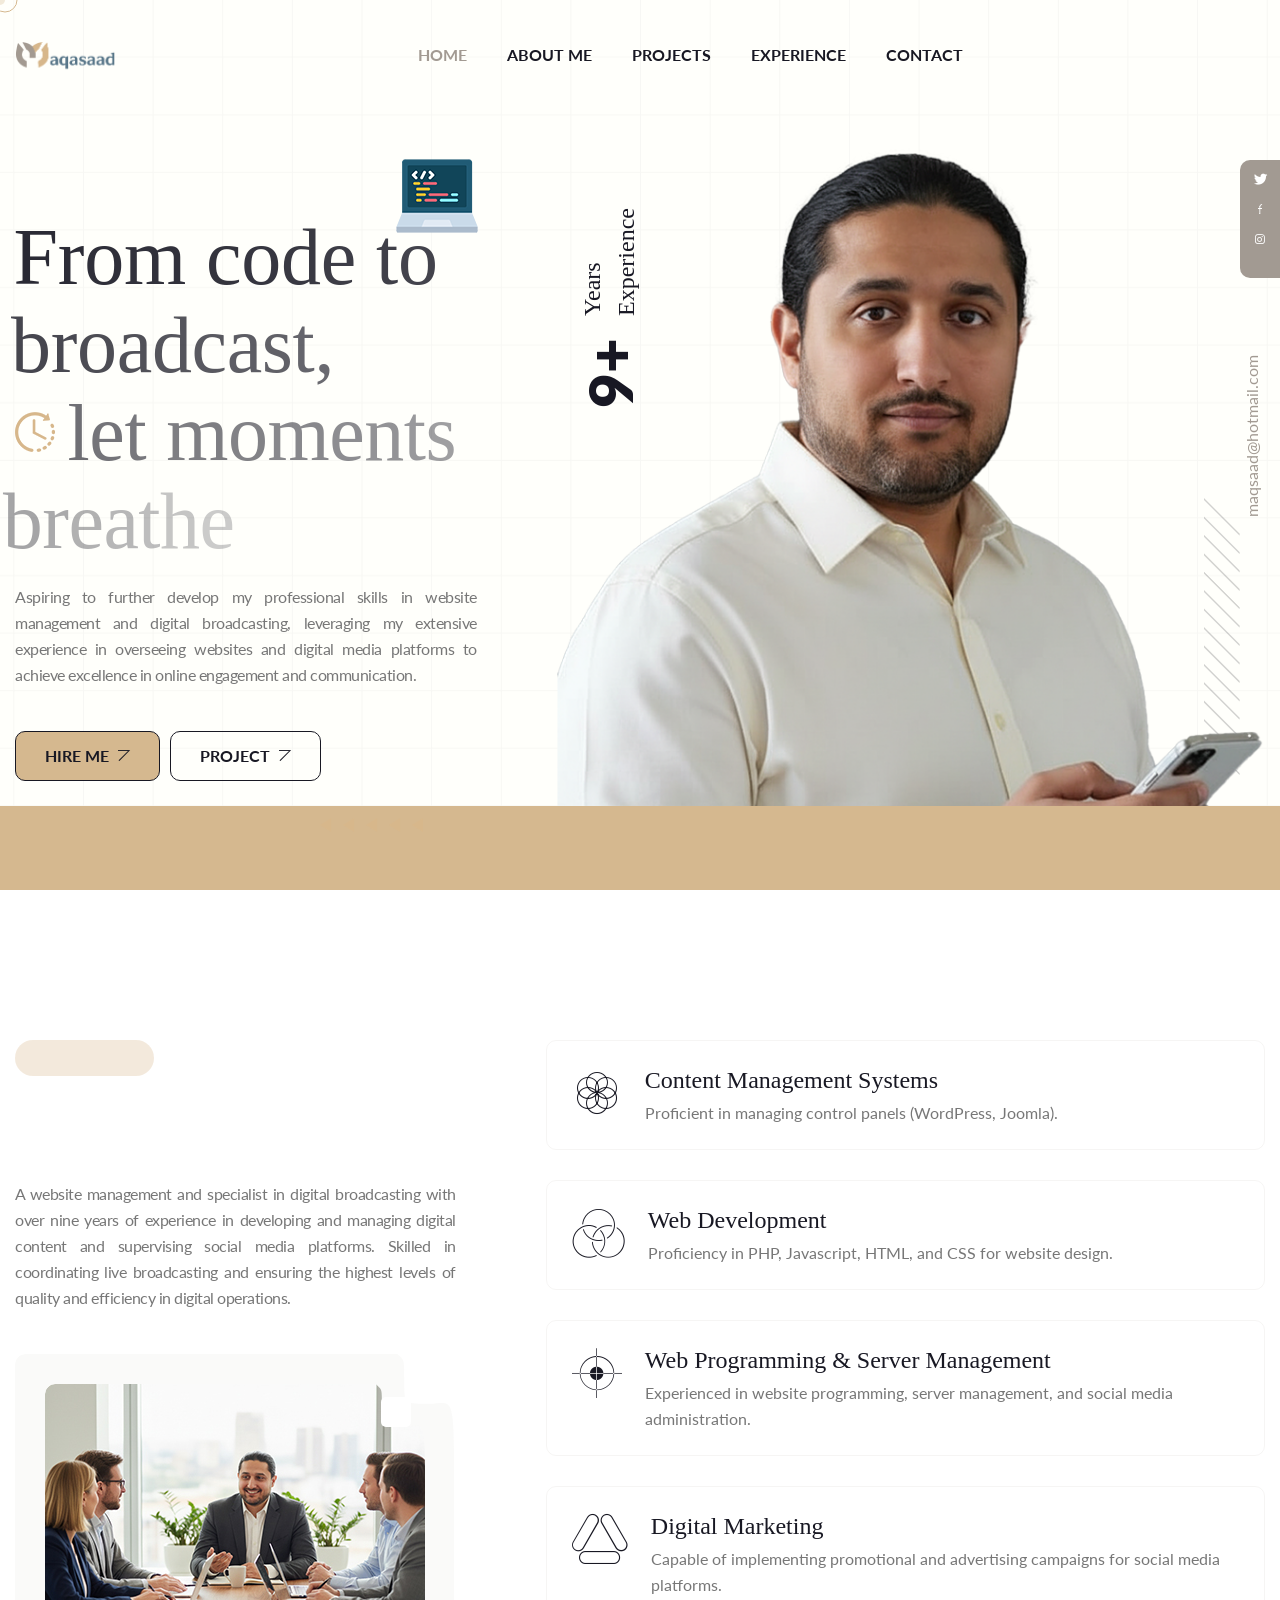
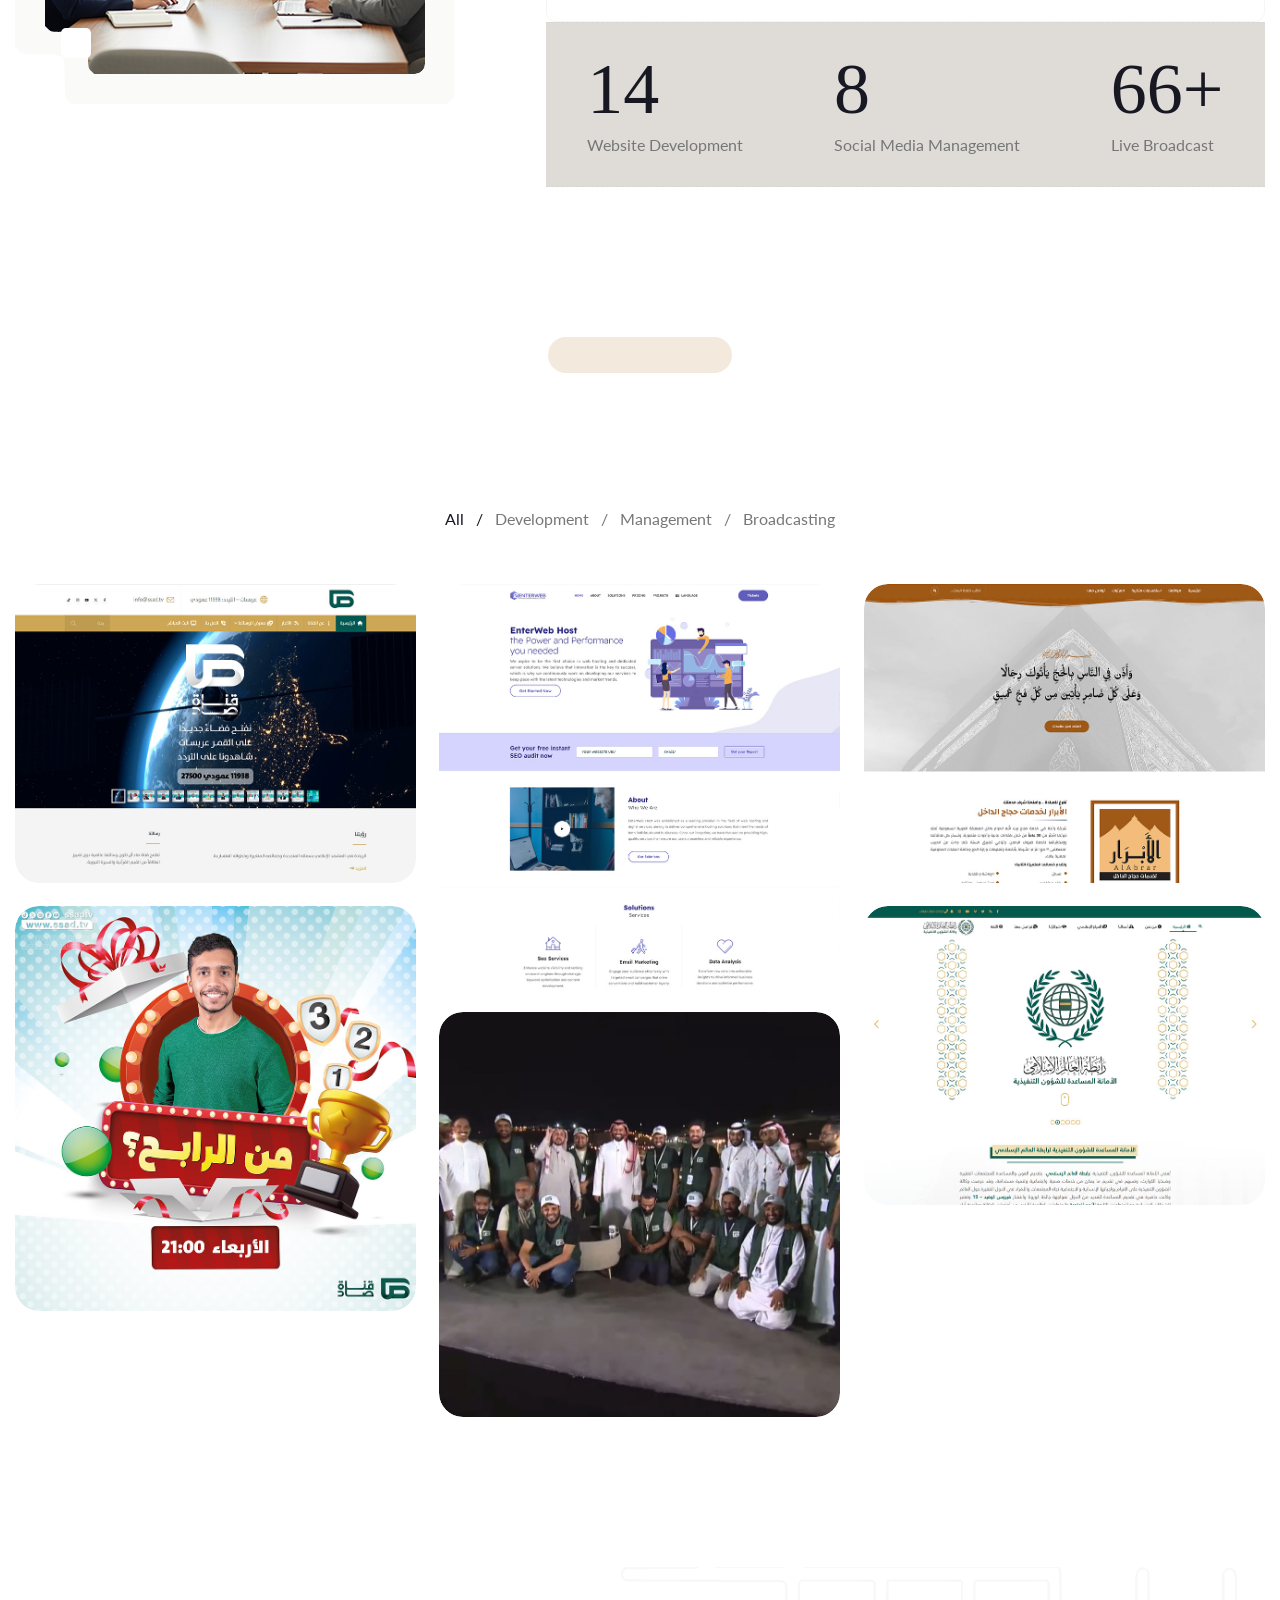
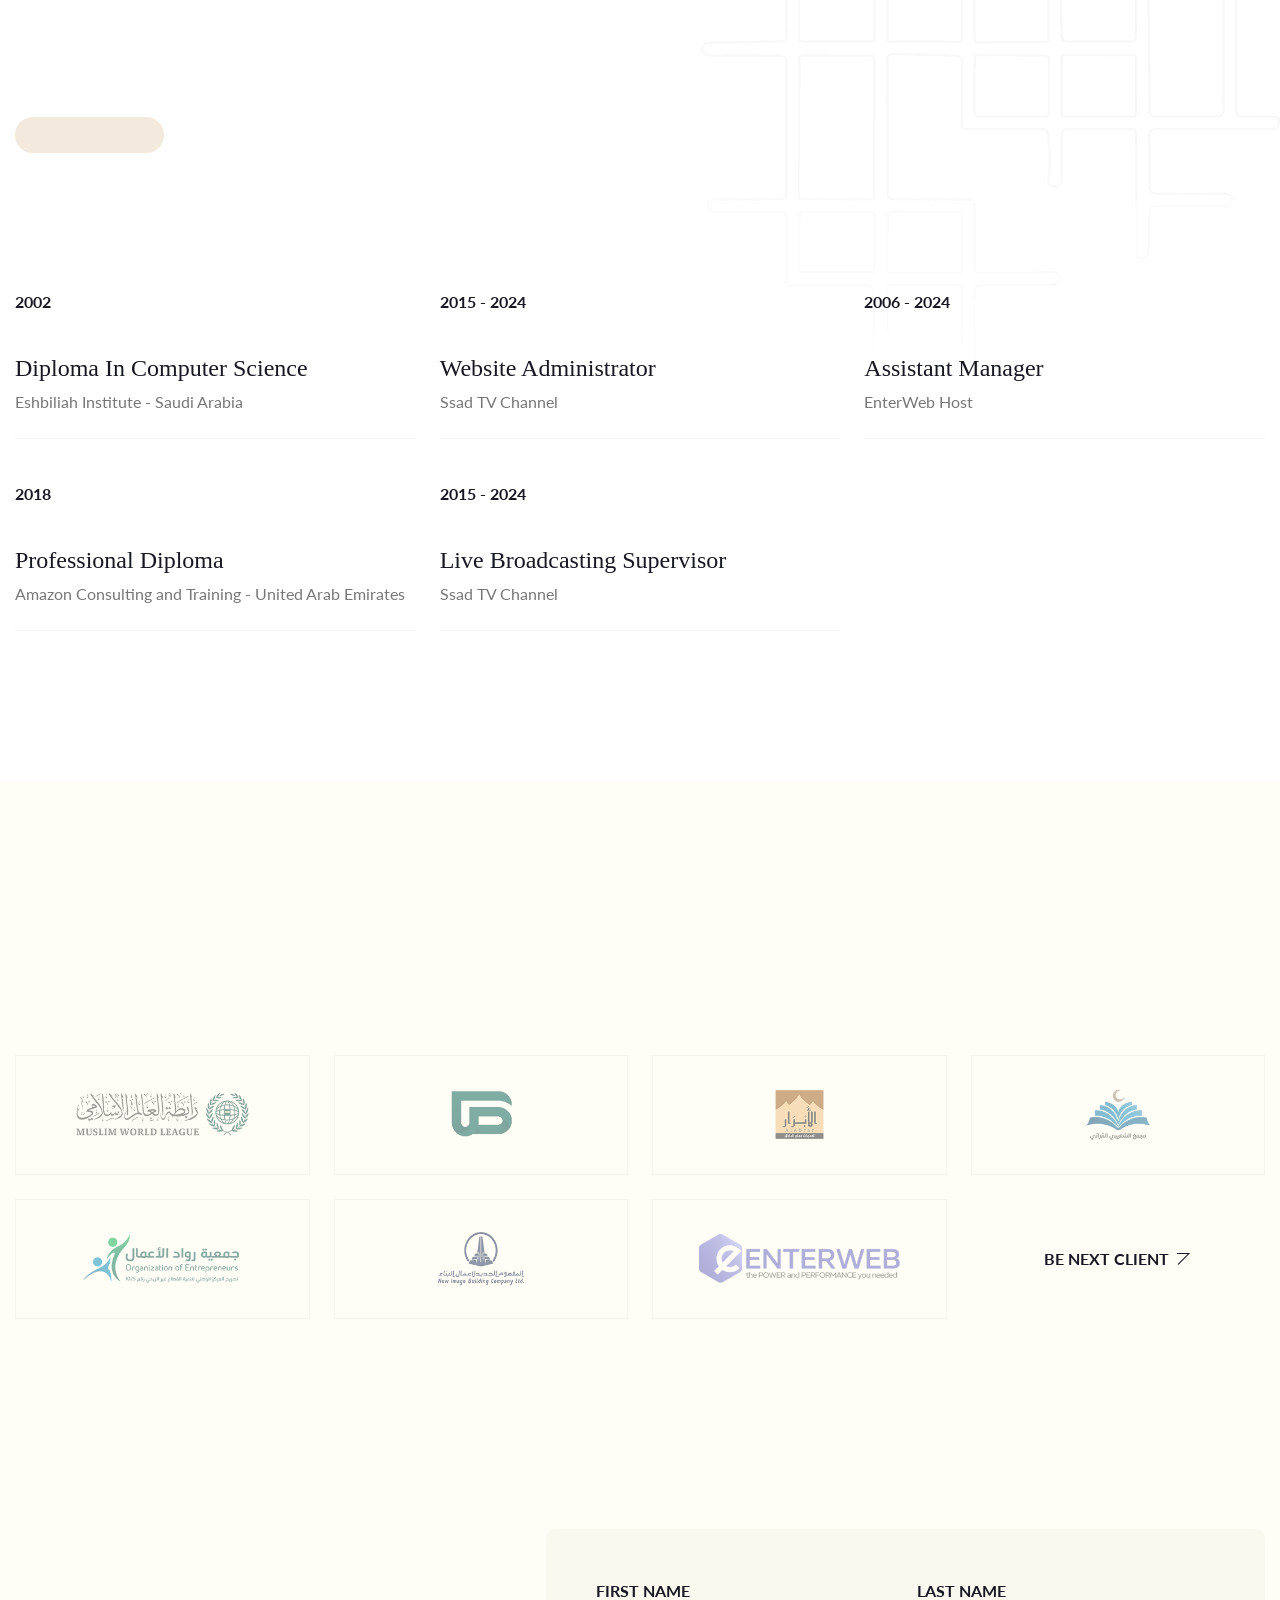
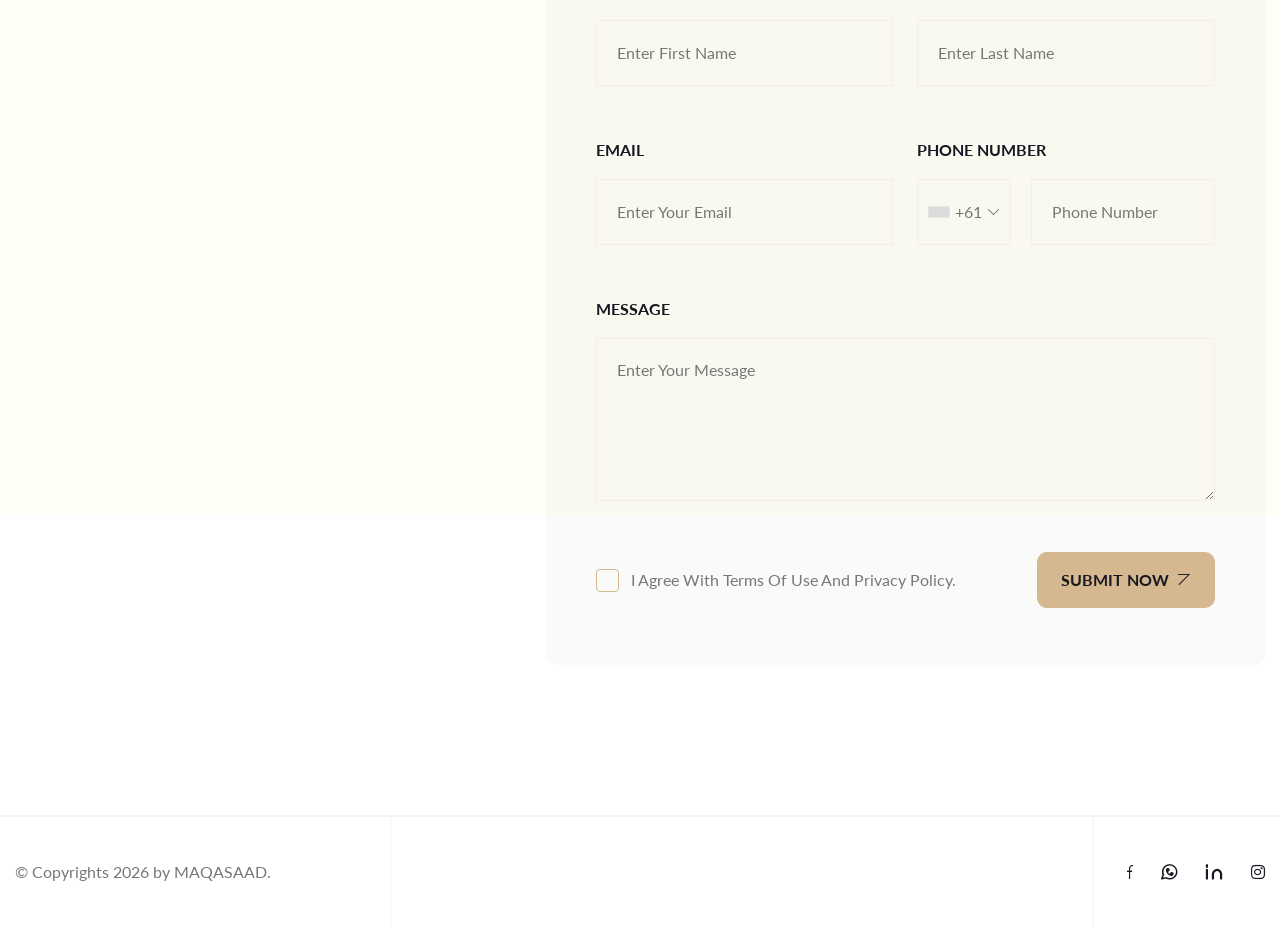
==== index.html @ 51ef63f8 "Update index.html" ====
<!DOCTYPE html>
<html lang="en">

<head>
  <meta charset="UTF-8" />
  <meta name="viewport" content="width=device-width, initial-scale=1.0" />
  <title>MAQASAAD || Portfolio</title>
  <!-- favicons Icons -->
  <link rel="apple-touch-icon" sizes="180x180" href="assets/images/favicons/apple-touch-icon.png" />
  <link rel="icon" type="image/png" sizes="32x32" href="assets/images/favicons/favicon-32x32.png" />
  <link rel="icon" type="image/png" sizes="16x16" href="assets/images/favicons/favicon-16x16.png" />
  <link rel="manifest" href="assets/images/favicons/site.webmanifest" />
  <meta name="description"
    content="MAQASAAD Personal Portfolio is..." />

  <!-- fonts -->
<link rel="preconnect" href="https://fonts.googleapis.com">
<link rel="preconnect" href="https://fonts.gstatic.com" crossorigin>
<link href="https://fonts.googleapis.com/css2?family=Lato:ital,wght@0,100;0,300;0,400;0,700;0,900;1,100;1,300;1,400;1,700;1,900&display=swap" rel="stylesheet">
<link href="https://fonts.googleapis.com/css2?family=Jost:ital,wght@0,100..900;1,100..900&display=swap" rel="stylesheet">


<link rel="stylesheet" href="assets/vendors/bootstrap/css/bootstrap.min.css" />
<link rel="stylesheet" href="assets/vendors/bootstrap-select/bootstrap-select.min.css" />
<link rel="stylesheet" href="assets/vendors/animate/animate.min.css" />
<link rel="stylesheet" href="assets/vendors/fontawesome/css/all.min.css" />
<link rel="stylesheet" href="assets/vendors/jquery-ui/jquery-ui.css" />
<link rel="stylesheet" href="assets/vendors/date-time-picker/jquery.datetimepicker.min.css" />
<link rel="stylesheet" href="assets/vendors/jarallax/jarallax.css" />
<link rel="stylesheet" href="assets/vendors/jquery-magnific-popup/jquery.magnific-popup.css" />
<link rel="stylesheet" href="assets/vendors/nouislider/nouislider.min.css" />
<link rel="stylesheet" href="assets/vendors/nouislider/nouislider.pips.css" />
<link rel="stylesheet" href="assets/vendors/tiny-slider/tiny-slider.css" />
<link rel="stylesheet" href="assets/vendors/maru-icons/style.css" />
<link rel="stylesheet" href="assets/vendors/slick/slick.css">
<link rel="stylesheet" href="assets/vendors/owl-carousel/css/owl.carousel.min.css" />
<link rel="stylesheet" href="assets/vendors/owl-carousel/css/owl.theme.default.min.css" />
<link rel="stylesheet" href="assets/vendors/gallery-modern-font/stylesheet.css" />
<link rel="stylesheet" href="assets/vendors/intl-tel-input/css/intlTelInput.css"/>
<!-- template styles -->
<link rel="stylesheet" href="assets/css/maru.css" />
</head>

<body class="custom-cursor">

  <div class="custom-cursor__cursor"></div>
  <div class="custom-cursor__cursor-two"></div>

  <div class="preloader">
    <div class="preloader__image" style="background-image: url(assets/images/loader-light.png);"></div>
  </div>
  <!-- /.preloader -->
  <div class="page-wrapper">
<header class="main-header main-header--one sticky-header sticky-header--one-page">
    <div class="container">
        <div class="main-header__inner">
            <div class="main-header__logo logo-retina">
                <a href="index.html">
                    <img src="assets/images/maqasaad_logo.png" alt="MAQASAAD" width="101">
                </a>
            </div><!-- /.main-header__logo -->
            <nav class="main-header__nav main-menu">
                <ul class="main-menu__list one-page-scroll-menu">
	<li class="scrollToLink current">
		<a href="#home">Home</a>
	</li>
	<li class="scrollToLink"><a href="#about_me">About Me</a></li>
	<li class="scrollToLink"><a href="#projects">Projects</a></li>
	<li class="scrollToLink"><a href="#experience">Experience</a></li>
	<li class="scrollToLink"><a href="#contact">Contact</a></li>
</ul>
            </nav><!-- /.main-header__nav -->
            <div class="main-header__right">
                <div class="mobile-nav__btn mobile-nav__toggler">
                    <span></span>
                    <span></span>
                    <span></span>
                </div><!-- /.mobile-nav__toggler -->

            </div><!-- /.main-header__right -->
        </div><!-- /.main-header__inner -->
    </div><!-- /.container -->
</header><!-- /.main-header -->

<section class="hero-one" id="home">
    <div class="hero-one__bg" style="background-image: url(assets/images/shapes/hero-bg-1-1.png);"></div><!-- /.hero-one__bg -->
    <div class="hero-one__social">
        <a href="https://x.com/maqasaad" target="_blank">
	<i class="icon-twitter" aria-hidden="true"></i>
	<span class="sr-only">X</span>
</a>
<a href="https://facebook.com/maqasaad" target="_blank">
	<i class="icon-facebook" aria-hidden="true"></i>
	<span class="sr-only">Facebook</span>
</a>
<a href="https://instagram.com/maqasaad" target="_blank">
	<i class="icon-instagram" aria-hidden="true"></i>
	<span class="sr-only">Instagram</span>
</a>
<a href="https://www.youtube.com/maqasaad">
	<i class="icon-youtube-play"></i>
	<span class="sr-only">Youtube</span>
</a>
    </div><!-- /.hero-one__social -->
    <a href="#experience" class="hero-one__scroll">
        Scroll Down <span class="hero-one__scroll__icon"><i class="icon-right-arrow-6"></i></span>
    </a><!-- /.hero-one__scroll -->
    <div class="container">
        <div class="row gutter-y-60">
            
            <div class="col-xl-5 col-lg-9 col-md-11">
                <div class="hero-one__content">
                    <div class="hero-one__content__inner">
                        <h1 class="hero-one__title bw-split-in-left">
                            From code to broadcast,<br>
                            <img src="assets/images/shapes/hero-shape-1-2.png" alt="shape">  let moments breathe
                        </h1><!-- /.hero-one__title -->
                        <p class="hero-one__text wow fadeInUp" data-wow-duration="1500ms" data-wow-delay="50ms">Aspiring to further develop my professional skills in 
                            website management and digital broadcasting, leveraging my extensive experience in overseeing websites and digital media platforms to achieve 
                            excellence in online engagement and communication.</p><!-- /.hero-one__text -->
                        <div class="hero-one__button">
                            <a href="#contact" class="maru-btn hero-one__btn-1 wow fadeInUp" data-wow-duration="1500ms" data-wow-delay="100ms">
                                <span>Hire Me</span>
                                <span class="maru-btn__icon"><i class="icon-right-arrow-3"></i></span>
                            </a><!-- /.maru-btn -->
                            <a href="#projects" class="maru-btn maru-btn--border wow fadeInUp" data-wow-duration="1500ms" data-wow-delay="150ms">
                                <span>Project</span>
                                <span class="maru-btn__icon"><i class="icon-right-arrow-3"></i></span>
                            </a><!-- /.maru-btn -->
                        </div><!-- /.hero-one__button -->
                    </div><!-- /.hero-one__content__inner -->
                    <img src="assets/images/shapes/programming.png" alt="shape" class="hero-one__content__shape-1">
                    <img src="assets/images/shapes/hero-shape-1-3.png" alt="shape" class="hero-one__content__shape-2">
                </div><!-- /.hero-one__content -->
            </div><!-- /.col-xl-5 col-lg-9 col-md-11 -->

            <div class="col-xl-7">
                <div class="hero-one__image">
                    <img src="assets/images/maqasaad/maqasaad-1-1.png" alt="MAQASAAD" class="hero-one__image__man">
                    <div class="hero-one__experience">
                        <h3 class="hero-one__experience__count count-box">
                            <span class="count-text" data-stop="9" data-speed="1500">0</span>
                            <span>+</span>
                        </h3><!-- /.hero-one__experience__count -->
                        <h4 class="hero-one__experience__text">Years <br> Experience</h4><!-- /.hero-one__experience__text -->
                    </div><!-- /.hero-one__experience -->
                    <a href="mailto:maqsaad@hotmail.com" class="hero-one__email">maqsaad@hotmail.com</a><!-- /.hero-one__email -->
                    <!--img src="assets/images/shapes/hero-shape-1-5.png" alt="shape" class="hero-one__image__shape-2"-->
                </div><!-- /.hero-one__image -->
            </div><!-- /.col-xl-7 -->

        </div><!-- /.row gutter-y-60 -->
    </div><!-- /.container -->
    <img src="assets/images/shapes/hero-shape-1-6.png" alt="shape" class="hero-one__shape">
</section><!-- /.hero-one -->

<section class="slide-text @@extraClassName">
    <div class="container-fluid">

    </div><!-- /.container-fluid -->
</section><!-- /.slide-text -->

<section class="services-one section-space" id="about_me">
    <div class="container">
        <div class="row gutter-y-50">
            <div class="col-xl-5 col-lg-6">
                <div class="services-one__content">
                    <div class="sec-title sec-title--@@align">
	
	<h6 class="sec-title__tagline bw-split-in-right">About Me</h6><!-- /.sec-title__tagline -->
	
	<h2 class="sec-title__title bw-split-in-up">Who I Am?</h2><!-- /.sec-title__title -->
</div><!-- /.sec-title -->
                    <p class="services-one__text wow fadeInUp" data-wow-duration="1500ms">A website management and specialist in digital broadcasting with over nine years of experience in developing and managing digital content and supervising social media platforms. Skilled in coordinating live broadcasting and ensuring the highest levels of quality and efficiency in digital operations.</p><!-- /.services-one__text -->
                    <div class="services-one__image wow fadeInUp" data-wow-duration="1500ms">
                        <div class="services-one__image__inner">
                            <div class="services-one__image__img">
                                <img src="assets/images/services/service-1-1.jpg" alt="service">
                            </div><!-- /.services-one__image__img -->
                        </div><!-- /.services-one__image__inner -->
                        <div class="services-one__image__shape services-one__image__shape--1"></div><!-- /.services-one__image__shape -->
                        <div class="services-one__image__shape services-one__image__shape--2"></div><!-- /.services-one__image__shape -->
                    </div><!-- /.services-one__image -->
                </div><!-- /.services-one__content -->
            </div><!-- /.col-xl-5 col-lg-6 -->
            <div class="col-xl-7 col-lg-6">
                <div class="services-one__inner">
                    <div class="services-one__services">
                        <div class="services-one__card wow fadeInUp" data-wow-duration="1500ms">
                            <span class="services-one__card__icon">
                                <i class="icon-spiral-flower"></i>
                            </span><!-- /.services-one__card__icon -->
                            <div class="services-one__card__content">
                                <div class="services-one__card__text-box">
                                    <h3 class="services-one__card__title">
                                        Content Management Systems
                                    </h3><!-- /.services-one__card__title -->
                                    <p class="services-one__card__text">Proficient in managing control panels (WordPress, Joomla).</p><!-- /.services-one__card__text -->
                                </div><!-- /.services-one__card__text-box -->

                            </div><!-- /.services-one__card__content -->
                        </div><!-- /.services-one__card -->
                        <div class="services-one__card wow fadeInUp" data-wow-duration="1500ms">
                            <span class="services-one__card__icon">
                                <i class="icon-three-ring"></i>
                            </span><!-- /.services-one__card__icon -->
                            <div class="services-one__card__content">
                                <div class="services-one__card__text-box">
                                    <h3 class="services-one__card__title">
                                        Web Development
                                    </h3><!-- /.services-one__card__title -->
                                    <p class="services-one__card__text">Proficiency in PHP, Javascript, HTML, and CSS for website design.</p><!-- /.services-one__card__text -->
                                </div><!-- /.services-one__card__text-box -->

                            </div><!-- /.services-one__card__content -->
                        </div><!-- /.services-one__card -->
                        <div class="services-one__card wow fadeInUp" data-wow-duration="1500ms">
                            <span class="services-one__card__icon">
                                <i class="icon-sniper-rifle"></i>
                            </span><!-- /.services-one__card__icon -->
                            <div class="services-one__card__content">
                                <div class="services-one__card__text-box">
                                    <h3 class="services-one__card__title">
                                        Web Programming & Server Management
                                    </h3><!-- /.services-one__card__title -->
                                    <p class="services-one__card__text">Experienced in website programming, server management, and social media administration.</p><!-- /.services-one__card__text -->
                                </div><!-- /.services-one__card__text-box -->

                            </div><!-- /.services-one__card__content -->
                        </div><!-- /.services-one__card -->
                        <div class="services-one__card wow fadeInUp" data-wow-duration="1500ms">
                            <span class="services-one__card__icon">
                                <i class="icon-anatomy"></i>
                            </span><!-- /.services-one__card__icon -->
                            <div class="services-one__card__content">
                                <div class="services-one__card__text-box">
                                    <h3 class="services-one__card__title">
                                        Digital Marketing
                                    </h3><!-- /.services-one__card__title -->
                                    <p class="services-one__card__text">Capable of implementing promotional and advertising campaigns for social media platforms.</p><!-- /.services-one__card__text -->
                                </div><!-- /.services-one__card__text-box -->

                            </div><!-- /.services-one__card__content -->
                        </div><!-- /.services-one__card -->
                    </div><!-- /.services-one__services -->

                    <section class="funfact-one">
                        <div class="container">
                            <div class="funfact-one__grid">
                                <div class="funfact-one__content wow fadeInUp" data-wow-duration="1500ms" data-wow-delay="00ms">
                                    <h3 class="funfact-one__count count-box">
                                        <span class="count-text" data-stop="20" data-speed="1500">0</span>
                                    </h3><!-- /.funfact-one__count -->
                                    <p class="funfact-one__text">Website Development</p><!-- /.funfact-one__text -->
                                </div><!-- /.funfact-one__content -->

                                <div class="funfact-one__content wow fadeInUp" data-wow-duration="1500ms" data-wow-delay="100ms">
                                    <h3 class="funfact-one__count count-box">
                                        <span class="count-text" data-stop="12" data-speed="1500">0</span>
                                    </h3><!-- /.funfact-one__count -->
                                    <p class="funfact-one__text">Social Media Management</p><!-- /.funfact-one__text -->
                                </div><!-- /.funfact-one__content -->

                                <div class="funfact-one__content wow fadeInUp" data-wow-duration="1500ms" data-wow-delay="200ms">
                                    <h3 class="funfact-one__count count-box">
                                        <span class="count-text" data-stop="90" data-speed="1500">0</span>
                                        <span>+</span>
                                    </h3><!-- /.funfact-one__count -->
                                    <p class="funfact-one__text">Live Broadcast</p><!-- /.funfact-one__text -->
                                </div><!-- /.funfact-one__content -->

                            </div><!-- /.funfact-one__grid -->
                        </div><!-- /.container -->
                    </section><!-- /.funfact-one -->

                </div><!-- /.services-one__inner -->
            </div><!-- /.col-xl-7 col-lg-6 -->
        </div><!-- /.row gutter-y-50 -->
    </div><!-- /.container -->
</section><!-- /.services-one section-space -->



<section class="projects-one section-space-bottom" id="projects">
	<div class="container">
		<div class="sec-title sec-title--center">
	
	<h6 class="sec-title__tagline bw-split-in-right">Latest Project</h6><!-- /.sec-title__tagline -->
	
	<h2 class="sec-title__title bw-split-in-up">My Recent Project</h2><!-- /.sec-title__title -->
</div><!-- /.sec-title -->
		<div class="projects-one__filter">
			<ul class="list-unstyled post-filter projects-one__filter__list">
				<li class="projects-one__filter__btn active" data-filter=".filter-item">All</li>
				<li class="projects-one__filter__btn" data-filter=".development">Development</li>
				<li class="projects-one__filter__btn" data-filter=".management">Management</li>
				<li class="projects-one__filter__btn" data-filter=".broadcasting">Broadcasting</li>
			</ul><!-- /.list-unstyledf -->
		</div><!-- /.projects-one__filter -->
		<div class="row gutter-y-24 fitRow-laout filter-layout">
			<div class="col-xl-4 col-md-6 filter-item management">
				<div class="projects-one__card">
					<img src="assets/images/projects/projects-1-1.jpg" alt="projects">
					<div class="projects-one__card__content">
						<div class="projects-one__card__text-box">
							<h3 class="projects-one__card__title">
								<a href="https://www.enterweb.host/projects/ssadtv" target="_blank">SSAD TV Channel</a>
							</h3><!-- /.projects-one__card__title -->
							<p class="projects-one__card__text">Website Development / Social Media Management</p><!-- /.projects-one__card__text -->
						</div><!-- /.projects-one__card__text-box -->
						<a href="https://www.enterweb.host/projects/ssadtv" target="_blank" class="projects-one__card__btn">
							<i class="icon-right-arrow-3"></i>
						</a><!-- /.projects-one__card__btn -->
					</div><!-- /.projects-one__card__content -->
				</div><!-- /.projects-one__card -->
			</div><!-- /.col-xl-4 col-md-6 -->
			<div class="col-xl-4 col-md-6 filter-item development">
				<div class="projects-one__card">
					<img src="assets/images/projects/projects-1-2.jpg" alt="projects">
					<div class="projects-one__card__content">
						<div class="projects-one__card__text-box">
							<h3 class="projects-one__card__title">
								<a href="https://www.enterweb.host/" target="_blank">ENTER WEB HOST</a>
							</h3><!-- /.projects-one__card__title -->
							<p class="projects-one__card__text">Website Development</p><!-- /.projects-one__card__text -->
						</div><!-- /.projects-one__card__text-box -->
						<a href="https://www.enterweb.host/" target="_blank" class="projects-one__card__btn">
							<i class="icon-right-arrow-3"></i>
						</a><!-- /.projects-one__card__btn -->
					</div><!-- /.projects-one__card__content -->
				</div><!-- /.projects-one__card -->
			</div><!-- /.col-xl-4 col-md-6 -->
			<div class="col-xl-4 col-md-6 filter-item management">
				<div class="projects-one__card">
					<img src="assets/images/projects/projects-1-3.jpg" alt="projects">
					<div class="projects-one__card__content">
						<div class="projects-one__card__text-box">
							<h3 class="projects-one__card__title">
								<a href="https://www.alabrar.biz/" target="_blank">AL ABRAR BIZ</a>
							</h3><!-- /.projects-one__card__title -->
							<p class="projects-one__card__text">Social Media Management</p><!-- /.projects-one__card__text -->
						</div><!-- /.projects-one__card__text-box -->
						<a href="https://www.alabrar.biz/" target="_blank" class="projects-one__card__btn">
							<i class="icon-right-arrow-3"></i>
						</a><!-- /.projects-one__card__btn -->
					</div><!-- /.projects-one__card__content -->
				</div><!-- /.projects-one__card -->
			</div><!-- /.col-xl-4 col-md-6 -->
			<div class="col-xl-4 col-md-6 filter-item broadcasting">
				<div class="projects-one__card">
					<img src="assets/images/projects/projects-1-4.jpg" alt="projects">
					<div class="projects-one__card__content">
						<div class="projects-one__card__text-box">
							<h3 class="projects-one__card__title">
								SSAD TV Episode
							</h3><!-- /.projects-one__card__title -->
							<p class="projects-one__card__text">Live Broadcast</p><!-- /.projects-one__card__text -->
						</div><!-- /.projects-one__card__text-box -->
					</div><!-- /.projects-one__card__content -->
				</div><!-- /.projects-one__card -->
			</div><!-- /.col-xl-4 col-md-6 -->
			<div class="col-xl-4 col-md-6 filter-item development">
				<div class="projects-one__card">
					<img src="assets/images/projects/projects-1-5.jpg" alt="projects">
					<div class="projects-one__card__content">
						<div class="projects-one__card__text-box">
							<h3 class="projects-one__card__title">
								<a href="https://www.enterweb.host/projects/themwlx/" target="_blank">Muslim World League</a>
							</h3><!-- /.projects-one__card__title -->
							<p class="projects-one__card__text">Website Development</p><!-- /.projects-one__card__text -->
						</div><!-- /.projects-one__card__text-box -->
						<a href="https://www.enterweb.host/projects/themwlx/" target="_blank" class="projects-one__card__btn">
							<i class="icon-right-arrow-3"></i>
						</a><!-- /.projects-one__card__btn -->
						</a><!-- /.projects-one__card__btn -->
					</div><!-- /.projects-one__card__content -->
				</div><!-- /.projects-one__card -->
			</div><!-- /.col-xl-4 col-md-6 -->
			<div class="col-xl-4 col-md-6 filter-item broadcasting">
				<div class="projects-one__card">
					<img src="assets/images/projects/projects-1-6.jpg" alt="projects">
					<div class="projects-one__card__content">
						<div class="projects-one__card__text-box">
							<h3 class="projects-one__card__title">
								SSAD TV LIVE SHOW
							</h3><!-- /.projects-one__card__title -->
							<p class="projects-one__card__text">Live Broadcast</p><!-- /.projects-one__card__text -->
						</div><!-- /.projects-one__card__text-box -->
					</div><!-- /.projects-one__card__content -->
				</div><!-- /.projects-one__card -->
			</div><!-- /.col-xl-4 col-md-6 -->
		</div><!-- /.row -->
	</div><!-- /.container -->
</section><!-- /.projects-one section-space-bottom -->

<section class="experience-one section-space" id="experience">
    <div class="container">
        <div class="sec-title sec-title--@@align">
	
	<h6 class="sec-title__tagline bw-split-in-right">Experience</h6><!-- /.sec-title__tagline -->
	
	<h2 class="sec-title__title bw-split-in-up">Education & Experience</h2><!-- /.sec-title__title -->
</div><!-- /.sec-title -->
        <div class="experience-one__row row gutter-y-60">
            <div class="col-lg-4 col-md-6 wow fadeInUp" data-wow-duration="1500ms" data-wow-delay="00ms">
                <div class="experience-one__content">
                    <div class="experience-one__content__inner">
                        <h4 class="experience-one__year">2002</h4><!-- /.experience-one__year -->
                        <div class="experience-one__inner">
                            <div class="experience-one__item">
                                <h3 class="experience-one__title">Diploma in Computer Science</h3><!-- /.experience-one__title -->
                                <p class="experience-one__institute">Eshbiliah Institute - Saudi Arabia</p><!-- /.experience-one__institute -->
                            </div><!-- /.experience-one__item -->
                            <div class="experience-one__item">
                                <h4 class="experience-one__year">2018</h4><!-- /.experience-one__year -->
                                <h3 class="experience-one__title">Professional Diploma</h3><!-- /.experience-one__title -->
                                <p class="experience-one__institute">Amazon Consulting and Training - United Arab Emirates</p><!-- /.experience-one__institute -->
                            </div><!-- /.experience-one__item -->

                        </div><!-- /.experience-one__inner -->
                    </div><!-- /.experience-one__content__inner -->
                </div><!-- /.experience-one__content -->
            </div><!-- /.col-lg-4 col-md-6 -->
            <div class="col-lg-4 col-md-6 wow fadeInUp" data-wow-duration="1500ms" data-wow-delay="100ms">
                <div class="experience-one__content">
                    <div class="experience-one__content__inner">
                        <h4 class="experience-one__year">2015 - 2024</h4><!-- /.experience-one__year -->
                        <div class="experience-one__inner">
                            <div class="experience-one__item">
                                <h3 class="experience-one__title">Website Administrator</h3><!-- /.experience-one__title -->
                                <p class="experience-one__institute">Ssad TV Channel</p><!-- /.experience-one__institute -->
                            </div><!-- /.experience-one__item -->
                            <div class="experience-one__item">
                                <h4 class="experience-one__year">2015 - 2024</h4><!-- /.experience-one__year -->
                                <h3 class="experience-one__title">Live broadcasting Supervisor</h3><!-- /.experience-one__title -->
                                <p class="experience-one__institute">Ssad TV Channel</p><!-- /.experience-one__institute -->
                            </div><!-- /.experience-one__item -->
                        </div><!-- /.experience-one__inner -->
                    </div><!-- /.experience-one__content__inner -->
                </div><!-- /.experience-one__content -->
            </div><!-- /.col-lg-4 col-md-6 -->
            <div class="col-lg-4 col-md-6 wow fadeInUp" data-wow-duration="1500ms" data-wow-delay="200ms">
                <div class="experience-one__content">
                    <div class="experience-one__content__inner">
                        <h4 class="experience-one__year">2006 - 2024</h4><!-- /.experience-one__year -->
                        <div class="experience-one__inner">
                            <div class="experience-one__item">
                                <h3 class="experience-one__title">Assistant Manager</h3><!-- /.experience-one__title -->
                                <p class="experience-one__institute">EnterWeb Host</p><!-- /.experience-one__institute -->
                            </div><!-- /.experience-one__item -->
                        </div><!-- /.experience-one__inner -->
                    </div><!-- /.experience-one__content__inner -->
                </div><!-- /.experience-one__content -->
            </div><!-- /.col-lg-4 col-md-6 -->
        </div><!-- /.experience-one__row row gutter-y-60 -->
    </div><!-- /.container -->
    <img src="assets/images/shapes/experience-shape-1-1.png" alt="shape" class="experience-one__shape">
</section><!-- /.experience-one section-space -->

<section class="client-brands section-space-top">
    <div class="container">
        <div class="sec-title sec-title--center">
	
	<h2 class="sec-title__title bw-split-in-up">Clients I’ve worked with<!-- /.sec-title__title -->
</div><!-- /.sec-title -->
        <div class="row gutter-y-24">
            <div class="col-xl-3 col-lg-4 col-sm-6 wow fadeInUp" data-wow-duration="1500ms" data-wow-delay="00ms">
                <div class="client-brands__card">
                    <img src="assets/images/resources/brand-1-1.png" alt="brand" class="client-brands__image">
                </div><!-- /.client-brands__card -->
            </div><!-- /.col-xl-3 col-lg-4 col-sm-6 -->
            <div class="col-xl-3 col-lg-4 col-sm-6 wow fadeInUp" data-wow-duration="1500ms" data-wow-delay="100ms">
                <div class="client-brands__card">
                    <img src="assets/images/resources/brand-1-2.png" alt="brand" class="client-brands__image">
                </div><!-- /.client-brands__card -->
            </div><!-- /.col-xl-3 col-lg-4 col-sm-6 -->
            <div class="col-xl-3 col-lg-4 col-sm-6 wow fadeInUp" data-wow-duration="1500ms" data-wow-delay="200ms">
                <div class="client-brands__card">
                    <img src="assets/images/resources/brand-1-3.png" alt="brand" class="client-brands__image">
                </div><!-- /.client-brands__card -->
            </div><!-- /.col-xl-3 col-lg-4 col-sm-6 -->
            <div class="col-xl-3 col-lg-4 col-sm-6 wow fadeInUp" data-wow-duration="1500ms" data-wow-delay="300ms">
                <div class="client-brands__card">
                    <img src="assets/images/resources/brand-1-4.png" alt="brand" class="client-brands__image">
                </div><!-- /.client-brands__card -->
            </div><!-- /.col-xl-3 col-lg-4 col-sm-6 -->
            <div class="col-xl-3 col-lg-4 col-sm-6 wow fadeInUp" data-wow-duration="1500ms" data-wow-delay="00ms">
                <div class="client-brands__card">
                    <img src="assets/images/resources/brand-1-5.png" alt="brand" class="client-brands__image">
                </div><!-- /.client-brands__card -->
            </div><!-- /.col-xl-3 col-lg-4 col-sm-6 -->
            <div class="col-xl-3 col-lg-4 col-sm-6 wow fadeInUp" data-wow-duration="1500ms" data-wow-delay="100ms">
                <div class="client-brands__card">
                    <img src="assets/images/resources/brand-1-6.png" alt="brand" class="client-brands__image">
                </div><!-- /.client-brands__card -->
            </div><!-- /.col-xl-3 col-lg-4 col-sm-6 -->
            <div class="col-xl-3 col-lg-4 col-sm-6 wow fadeInUp" data-wow-duration="1500ms" data-wow-delay="200ms">
                <div class="client-brands__card">
                    <img src="assets/images/resources/brand-1-7.png" alt="brand" class="client-brands__image">
                </div><!-- /.client-brands__card -->
            </div><!-- /.col-xl-3 col-lg-4 col-sm-6 -->
            <div class="col-xl-3 col-lg-4 col-sm-6 wow fadeInUp" data-wow-duration="1500ms" data-wow-delay="300ms">
                <div class="client-brands__link-box">
                    <a href="#contact" class="client-brands__link">
                        BE NEXT CLIENT
                        <span class="client-brands__link__icon-box">
                            <span class="client-brands__link__icon"><i class="icon-right-arrow-3"></i></span>
                        </span>
                    </a><!-- /.client-brands__link -->
                </div><!-- /.client-brands__link-box -->
            </div><!-- /.col-xl-3 col-lg-4 col-sm-6 -->
        </div><!-- /.row gutter-y-24 -->
    </div><!-- /.container -->
</section><!-- /.client-brands section-space-top -->

<section class="contact-two section-space-bottom" id="contact">
	<div class="container">
		<div class="row gutter-y-50">
			<div class="col-lg-5">
                <div class="container">
                    <div class="google-map google-map__@@extraClassName">
                        <iframe title="nmll google map"
                        src="https://www.google.com/maps/embed?pb=!1m18!1m12!1m3!1d3152.930999209532!2d144.94055889999998!3d-37.79165679999999!2m3!1f0!2f0!3f0!3m2!1i1024!2i768!4f13.1!3m3!1m2!1s0x6ad65d22155db3ab%3A0xc2468333332a8bd7!2sNorth%20Melbourne%20Language%20%26%20Learning!5e0!3m2!1sar!2seg!4v1762519513989!5m2!1sar!2seg"
                        class="map__@@extraClassName" allowfullscreen></iframe>
                    </div>
            <!-- /.google-map -->
                </div><!-- /.container -->
			</div><!-- /.col-lg-5 -->
			<div class="col-lg-7 wow fadeInUp" data-wow-duration="1500ms">
				<div class="contact-page__form">
					<form action="assets/inc/sendemail.php" class="contact-page__form__form contact-contact-validated form-one">
						<div class="form-one__group">
							<div class="form-one__control">
								<label for="contact-first-name">First Name</label>
								<input type="text" id="contact-first-name" name="name" placeholder="Enter First Name">
							</div><!-- /.form-one__control -->
							<div class="form-one__control">
								<label for="contact-last-name">Last Name</label>
								<input type="text" id="contact-last-name" name="name" placeholder="Enter Last Name">
							</div><!-- /.form-one__control -->
							<div class="form-one__control">
								<label for="contact-email">Email</label>
								<input type="email" id="contact-email" name="email" placeholder="Enter Your Email">
							</div><!-- /.form-one__control -->
							<div class="form-one__control">
								<label for="country-phone-code-list">Phone Number</label>
								<input type="text" id="country-phone-code-list" name="number" placeholder="Phone Number"/> 
							</div><!-- /.form-one__control -->
							<div class="form-one__control form-one__control--full"
								data-wow-delay="80ms">
								<label for="contact-message">Message</label>
								<textarea id="contact-message" name="message" placeholder="Enter Your Message"></textarea>
							</div><!-- /.form-one__control -->
							<div class="form-one__control form-one__control--full">
								<div class="contact-page__form__bottom">
									<div class="contact-page__form__checked-box">
										<input type="checkbox" name="accept-policy" id="accept-policy">
										<label for="accept-policy"><span></span>I agree with Terms of Use and Privacy Policy.</label>
									</div><!-- /.contact-page__form__checked-box -->
									<button type="submit" class="contact-page__form__btn maru-btn maru-btn--normal">
										<span>Submit Now</span>
										<span class="maru-btn__icon"><i class="icon-right-arrow-3"></i></span>
									</button><!-- /.maru-btn -->
								</div><!-- /.contact-page__form__bottom -->
							</div><!-- /.form-one__control -->
						</div><!-- /.form-one__group -->
					</form><!-- /.contact-page__form__form -->
					<div class="result"></div><!-- /.result -->
				</div><!-- /.contact-page__form -->
			</div><!-- /.col-lg-7 -->
		</div><!-- /.row gutter-y-50 -->
	</div><!-- /.container -->
</section><!-- /.contact-page section-space-bottom -->

<footer class="main-footer main-footer--home1">

	<div class="main-footer__bottom">
		<div class="container">
			<div class="row align-items-center gutter-y-30">
				<div class="col-xl-4 col-lg-6">
					<p class="main-footer__copyright">
						&copy; Copyrights <span class="dynamic-year"></span> by MAQASAAD.
					</p>
				</div><!-- /.col-xl-4 col-lg-6 -->
				<div class="col-lg-6">
					<ul class="main-footer__nav list-unstyled">

					</ul><!-- /.main-footer__nav -->
				</div><!-- /.col-lg-6 -->
				<div class="col-xl-2">
					<div class="main-footer__social">
						<a href="https://facebook.com">
                            <i class="icon-facebook" aria-hidden="true"></i>
                            <span class="sr-only">Facebook</span>
                        </a>
                        <a href="https://web.whatsapp.com/">
                            <i class="icon-whatsapp" aria-hidden="true"></i>
                            <span class="sr-only">WhatsApp</span>
                        </a>
                        <a href="https://linkedin.com">
                            <i class="icon-linkedin" aria-hidden="true"></i>
                            <span class="sr-only">Linkedin</span>
                        </a>
                        <a href="https://instagram.com">
                            <i class="icon-instagram" aria-hidden="true"></i>
                            <span class="sr-only">Instagram</span>
                        </a>
					</div><!-- /.main-footer__social -->
				</div><!-- /.col-xl-2 -->
			</div><!-- /.row align-items-center gutter-y-30 -->
		</div><!-- /.container -->
	</div><!-- /.main-footer__bottom -->
</footer><!-- /.main-footer -->

</div><!-- /.page-wrapper -->

<div class="mobile-nav__wrapper">
    <div class="mobile-nav__overlay mobile-nav__toggler"></div><!-- /.mobile-nav__overlay -->
    <div class="mobile-nav__content">
        <span class="mobile-nav__close mobile-nav__toggler"><i class="icon-close"></i></span>
        <div class="logo-box logo-retina">
            <a href="#home" aria-label="logo image">
                <img src="assets/images/maqasaad_logo.png" width="101"
                    alt="logo" />
            </a>
        </div><!-- /.logo-box -->
        <div class="mobile-nav__container"></div><!-- /.mobile-nav__container -->
        <ul class="mobile-nav__contact list-unstyled">
            <li>
                <span class="mobile-nav__contact__icon"><i class="fa fa-envelope"></i></span>
                <a href="mailto:maqsaad@hotmail.com">maqsaad@hotmail.com</a>
            </li>
            <li>
                <span class="mobile-nav__contact__icon"><i class="fa fa-phone-alt"></i></span>
                <a href="tel:+9156980036420">+61 5698 0036 420</a>
            </li>
        </ul><!-- /.mobile-nav__contact -->
        <div class="mobile-nav__social">
            <a href="https://dribble.com">
	<i class="icon-dribble" aria-hidden="true"></i>
	<span class="sr-only">Dribble</span>
</a>
<a href="https://facebook.com">
	<i class="icon-facebook" aria-hidden="true"></i>
	<span class="sr-only">Facebook</span>
</a>
<a href="https://instagram.com">
	<i class="icon-instagram" aria-hidden="true"></i>
	<span class="sr-only">Instagram</span>
</a>
<a href="https://www.pinterest.com/">
	<i class="icon-pinterest" aria-hidden="true"></i>
	<span class="sr-only">Pinterest</span>
</a>
        </div><!-- /.mobile-nav__social -->
    </div><!-- /.mobile-nav__content -->
</div><!-- /.mobile-nav__wrapper -->

<!-- back-to-top-start -->
<a href="#" class="scroll-top">
    <svg class="scroll-top__circle" width="100%" height="100%" viewBox="-1 -1 102 102">
        <path d="M50,1 a49,49 0 0,1 0,98 a49,49 0 0,1 0,-98" />
    </svg>
</a>
<!-- back-to-top-end -->

<script src="assets/vendors/jquery/jquery-3.7.0.min.js"></script>
<script src="assets/vendors/bootstrap/js/bootstrap.bundle.min.js"></script>
<script src="assets/vendors/bootstrap-select/bootstrap-select.min.js"></script>
<script src="assets/vendors/jarallax/jarallax.min.js"></script>
<script src="assets/vendors/jquery-ui/jquery-ui.js"></script>
<script src="assets/vendors/date-time-picker/jquery.datetimepicker.min.js"></script>
<script src="assets/vendors/jquery-ajaxchimp/jquery.ajaxchimp.min.js"></script>
<script src="assets/vendors/jquery-appear/jquery.appear.min.js"></script>
<script src="assets/vendors/jquery-circle-progress/jquery.circle-progress.min.js"></script>
<script src="assets/vendors/jquery-magnific-popup/jquery.magnific-popup.min.js"></script>
<script src="assets/vendors/jquery-validate/jquery.validate.min.js"></script>
<script src="assets/vendors/nouislider/nouislider.min.js"></script>
<script src="assets/vendors/tiny-slider/tiny-slider.js"></script>
<script src="assets/vendors/wnumb/wNumb.min.js"></script>
<script src="assets/vendors/owl-carousel/js/owl.carousel.min.js"></script>
<script src="assets/vendors/wow/wow.js"></script>
<script src="assets/vendors/imagesloaded/imagesloaded.min.js"></script>
<script src="assets/vendors/isotope/isotope.js"></script>
<script src="assets/vendors/slick/slick.min.js"></script>
<script src="assets/vendors/countdown/countdown.min.js"></script>
<script src="assets/vendors/jquery-circleType/jquery.circleType.js"></script>
<script src="assets/vendors/jquery-lettering/jquery.lettering.min.js"></script>
<script src="assets/vendors/intl-tel-input/js/intlTelInput.min.js"></script>
<script src="assets/vendors/intl-tel-input/js/utils.js"></script>
<!-- gsap js -->
<script src="assets/vendors/gsap/gsap.js"></script>
<script src="assets/vendors/gsap/scrolltrigger.min.js"></script>
<script src="assets/vendors/gsap/splittext.min.js"></script>
<script src="assets/vendors/gsap/maru-split.js"></script>
<!-- template js -->
<script src="assets/js/maru.js"></script>
</body>


</html>
---- assets/vendors/nouislider/nouislider.min.css ----
/*! nouislider - 14.1.1 - 12/15/2019 */
.noUi-target,.noUi-target *{-webkit-touch-callout:none;-webkit-tap-highlight-color:transparent;-webkit-user-select:none;-ms-touch-action:none;touch-action:none;-ms-user-select:none;-moz-user-select:none;user-select:none;-moz-box-sizing:border-box;box-sizing:border-box}.noUi-target{position:relative}.noUi-base,.noUi-connects{width:100%;height:100%;position:relative;z-index:1}.noUi-connects{overflow:hidden;z-index:0}.noUi-connect,.noUi-origin{will-change:transform;position:absolute;z-index:1;top:0;right:0;-ms-transform-origin:0 0;-webkit-transform-origin:0 0;-webkit-transform-style:preserve-3d;transform-origin:0 0;transform-style:flat}.noUi-connect{height:100%;width:100%}.noUi-origin{height:10%;width:10%}.noUi-txt-dir-rtl.noUi-horizontal .noUi-origin{left:0;right:auto}.noUi-vertical .noUi-origin{width:0}.noUi-horizontal .noUi-origin{height:0}.noUi-handle{-webkit-backface-visibility:hidden;backface-visibility:hidden;position:absolute}.noUi-touch-area{height:100%;width:100%}.noUi-state-tap .noUi-connect,.noUi-state-tap .noUi-origin{-webkit-transition:transform .3s;transition:transform .3s}.noUi-state-drag *{cursor:inherit!important}.noUi-horizontal{height:18px}.noUi-horizontal .noUi-handle{width:34px;height:28px;right:-17px;top:-6px}.noUi-vertical{width:18px}.noUi-vertical .noUi-handle{width:28px;height:34px;right:-6px;top:-17px}.noUi-txt-dir-rtl.noUi-horizontal .noUi-handle{left:-17px;right:auto}.noUi-target{background:#FAFAFA;border-radius:4px;border:1px solid #D3D3D3;box-shadow:inset 0 1px 1px #F0F0F0,0 3px 6px -5px #BBB}.noUi-connects{border-radius:3px}.noUi-connect{background:#3FB8AF}.noUi-draggable{cursor:ew-resize}.noUi-vertical .noUi-draggable{cursor:ns-resize}.noUi-handle{border:1px solid #D9D9D9;border-radius:3px;background:#FFF;cursor:default;box-shadow:inset 0 0 1px #FFF,inset 0 1px 7px #EBEBEB,0 3px 6px -3px #BBB}.noUi-active{box-shadow:inset 0 0 1px #FFF,inset 0 1px 7px #DDD,0 3px 6px -3px #BBB}.noUi-handle:after,.noUi-handle:before{content:"";display:block;position:absolute;height:14px;width:1px;background:#E8E7E6;left:14px;top:6px}.noUi-handle:after{left:17px}.noUi-vertical .noUi-handle:after,.noUi-vertical .noUi-handle:before{width:14px;height:1px;left:6px;top:14px}.noUi-vertical .noUi-handle:after{top:17px}[disabled] .noUi-connect{background:#B8B8B8}[disabled] .noUi-handle,[disabled].noUi-handle,[disabled].noUi-target{cursor:not-allowed}.noUi-pips,.noUi-pips *{-moz-box-sizing:border-box;box-sizing:border-box}.noUi-pips{position:absolute;color:#999}.noUi-value{position:absolute;white-space:nowrap;text-align:center}.noUi-value-sub{color:#ccc;font-size:10px}.noUi-marker{position:absolute;background:#CCC}.noUi-marker-sub{background:#AAA}.noUi-marker-large{background:#AAA}.noUi-pips-horizontal{padding:10px 0;height:80px;top:100%;left:0;width:100%}.noUi-value-horizontal{-webkit-transform:translate(-50%,50%);transform:translate(-50%,50%)}.noUi-rtl .noUi-value-horizontal{-webkit-transform:translate(50%,50%);transform:translate(50%,50%)}.noUi-marker-horizontal.noUi-marker{margin-left:-1px;width:2px;height:5px}.noUi-marker-horizontal.noUi-marker-sub{height:10px}.noUi-marker-horizontal.noUi-marker-large{height:15px}.noUi-pips-vertical{padding:0 10px;height:100%;top:0;left:100%}.noUi-value-vertical{-webkit-transform:translate(0,-50%);transform:translate(0,-50%);padding-left:25px}.noUi-rtl .noUi-value-vertical{-webkit-transform:translate(0,50%);transform:translate(0,50%)}.noUi-marker-vertical.noUi-marker{width:5px;height:2px;margin-top:-1px}.noUi-marker-vertical.noUi-marker-sub{width:10px}.noUi-marker-vertical.noUi-marker-large{width:15px}.noUi-tooltip{display:block;position:absolute;border:1px solid #D9D9D9;border-radius:3px;background:#fff;color:#000;padding:5px;text-align:center;white-space:nowrap}.noUi-horizontal .noUi-tooltip{-webkit-transform:translate(-50%,0);transform:translate(-50%,0);left:50%;bottom:120%}.noUi-vertical .noUi-tooltip{-webkit-transform:translate(0,-50%);transform:translate(0,-50%);top:50%;right:120%}
---- assets/vendors/nouislider/nouislider.pips.css ----
/* Base;
 *
 */
.noUi-pips,
.noUi-pips * {
-moz-box-sizing: border-box;
	box-sizing: border-box;
}
.noUi-pips {
	position: absolute;
	font: 400 12px Arial;
	color: #999;
}

/* Values;
 *
 */
.noUi-value {
	width: 40px;
	position: absolute;
	text-align: center;
}
.noUi-value-sub {
	color: #ccc;
	font-size: 10px;
}

/* Markings;
 *
 */
.noUi-marker {
	position: absolute;
	background: #CCC;
}
.noUi-marker-sub {
	background: #AAA;
}
.noUi-marker-large {
	background: #AAA;
}

/* Horizontal layout;
 *
 */
.noUi-pips-horizontal {
	padding: 10px 0;
	height: 50px;
	top: 100%;
	left: 0;
	width: 100%;
}
.noUi-value-horizontal {
	margin-left: -20px;
	padding-top: 20px;
}
.noUi-value-horizontal.noUi-value-sub {
	padding-top: 15px;
}

.noUi-marker-horizontal.noUi-marker {
	margin-left: -1px;
	width: 2px;
	height: 5px;
}
.noUi-marker-horizontal.noUi-marker-sub {
	height: 10px;
}
.noUi-marker-horizontal.noUi-marker-large {
	height: 15px;
}

/* Vertical layout;
 *
 */
.noUi-pips-vertical {
	padding: 0 10px;
	height: 100%;
	top: 0;
	left: 100%;
}
.noUi-value-vertical {
	width: 15px;
	margin-left: 20px;
	margin-top: -5px;
}

.noUi-marker-vertical.noUi-marker {
	width: 5px;
	height: 2px;
	margin-top: -1px;
}
.noUi-marker-vertical.noUi-marker-sub {
	width: 10px;
}
.noUi-marker-vertical.noUi-marker-large {
	width: 15px;
}
---- assets/vendors/maru-icons/style.css ----
@font-face {
  font-family: 'icomoon';
  src:  url('fonts/icomoon.eot?vb69d0');
  src:  url('fonts/icomoon.eot?vb69d0#iefix') format('embedded-opentype'),
    url('fonts/icomoon.ttf?vb69d0') format('truetype'),
    url('fonts/icomoon.woff?vb69d0') format('woff'),
    url('fonts/icomoon.svg?vb69d0#icomoon') format('svg');
  font-weight: normal;
  font-style: normal;
  font-display: block;
}

[class^="icon-"], [class*=" icon-"] {
  /* use !important to prevent issues with browser extensions that change fonts */
  font-family: 'icomoon' !important;
  speak: never;
  font-style: normal;
  font-weight: normal;
  font-variant: normal;
  text-transform: none;
  line-height: 1;

  /* Better Font Rendering =========== */
  -webkit-font-smoothing: antialiased;
  -moz-osx-font-smoothing: grayscale;
}

.icon-arrow-down:before {
  content: "\e931";
}
.icon-quote-3:before {
  content: "\e930";
}
.icon-left-arrow-5:before {
  content: "\e92f";
}
.icon-left-arrow-4:before {
  content: "\e92e";
}
.icon-quote-2:before {
  content: "\e92d";
}
.icon-right-arrow-7:before {
  content: "\e92a";
}
.icon-play:before {
  content: "\e927";
}
.icon-right-arrow-6:before {
  content: "\e929";
}
.icon-quote-left:before {
  content: "\e925";
}
.icon-quote-right:before {
  content: "\e926";
}
.icon-star-6:before {
  content: "\e928";
}
.icon-star-5:before {
  content: "\e924";
}
.icon-left-arrow-2:before {
  content: "\e922";
}
.icon-right-arrow-4:before {
  content: "\e921";
}
.icon-quote:before {
  content: "\e91d";
}
.icon-leaf:before {
  content: "\e91b";
}
.icon-lined-star:before {
  content: "\e91c";
}
.icon-star:before {
  content: "\e91e";
}
.icon-star-3:before {
  content: "\e91f";
}
.icon-arrow-up:before {
  content: "\e91a";
}
.icon-anatomy:before {
  content: "\e916";
}
.icon-sniper-rifle:before {
  content: "\e917";
}
.icon-spiral-flower:before {
  content: "\e918";
}
.icon-three-ring:before {
  content: "\e919";
}
.icon-star-2:before {
  content: "\e915";
}
.icon-calendar:before {
  content: "\e912";
}
.icon-check-2:before {
  content: "\e913";
}
.icon-comment:before {
  content: "\e914";
}
.icon-facebook-2:before {
  content: "\e910";
}
.icon-twitter:before {
  content: "\e911";
}
.icon-right-arrow-5:before {
  content: "\e90e";
}
.icon-check:before {
  content: "\e90c";
}
.icon-checkbox:before {
  content: "\e90d";
}
.icon-search:before {
  content: "\e90f";
}
.icon-ellipsis:before {
  content: "\e90b";
}
.icon-left-arrow:before {
  content: "\e909";
}
.icon-right-arrow:before {
  content: "\e90a";
}
.icon-dribble:before {
  content: "\e903";
}
.icon-facebook:before {
  content: "\e902";
}
.icon-instagram:before {
  content: "\e904";
}
.icon-pinterest:before {
  content: "\e920";
}
.icon-close:before {
  content: "\e900";
}
.icon-linkedin:before {
  content: "\e905";
}
.icon-whatsapp:before {
  content: "\e906";
}
.icon-right-arrow-3:before {
  content: "\e907";
}
.icon-up-arrow:before {
  content: "\e908";
}
.icon-right-arrow-2:before {
  content: "\e901";
}
.icon-star-4:before {
  content: "\e923";
}
.icon-left-arrow-3:before {
  content: "\e92b";
}
.icon-behance:before {
  content: "\e92c";
}
---- assets/vendors/intl-tel-input/css/intlTelInput.css ----
.iti {
  position: relative;
  display: inline-block; }
  .iti * {
    box-sizing: border-box;
    -moz-box-sizing: border-box; }
  .iti__hide {
    display: none; }
  .iti__v-hide {
    visibility: hidden; }
  .iti input, .iti input[type=text], .iti input[type=tel] {
    position: relative;
    z-index: 0;
    margin-top: 0 !important;
    margin-bottom: 0 !important;
    padding-right: 36px;
    margin-right: 0; }
  .iti__flag-container {
    position: absolute;
    top: 0;
    bottom: 0;
    right: 0;
    padding: 1px; }
  .iti__selected-flag {
    z-index: 1;
    position: relative;
    display: flex;
    align-items: center;
    height: 100%;
    padding: 0 6px 0 8px; }
  .iti__arrow {
    margin-left: 6px;
    width: 0;
    height: 0;
    border-left: 3px solid transparent;
    border-right: 3px solid transparent;
    border-top: 4px solid #555; }
    .iti__arrow--up {
      border-top: none;
      border-bottom: 4px solid #555; }
  .iti__country-list {
    position: absolute;
    z-index: 2;
    list-style: none;
    text-align: left;
    padding: 0;
    margin: 0 0 0 -1px;
    box-shadow: 1px 1px 4px rgba(0, 0, 0, 0.2);
    background-color: white;
    border: 1px solid #CCC;
    white-space: nowrap;
    max-height: 200px;
    overflow-y: scroll;
    -webkit-overflow-scrolling: touch; }
    .iti__country-list--dropup {
      bottom: 100%;
      margin-bottom: -1px; }
    @media (max-width: 500px) {
      .iti__country-list {
        white-space: normal; } }
  .iti__flag-box {
    display: inline-block;
    width: 20px; }
  .iti__divider {
    padding-bottom: 5px;
    margin-bottom: 5px;
    border-bottom: 1px solid #CCC; }
  .iti__country {
    padding: 5px 10px;
    outline: none; }
  .iti__dial-code {
    color: #999; }
  .iti__country.iti__highlight {
    background-color: rgba(0, 0, 0, 0.05); }
  .iti__flag-box, .iti__country-name, .iti__dial-code {
    vertical-align: middle; }
  .iti__flag-box, .iti__country-name {
    margin-right: 6px; }
  .iti--allow-dropdown input, .iti--allow-dropdown input[type=text], .iti--allow-dropdown input[type=tel], .iti--separate-dial-code input, .iti--separate-dial-code input[type=text], .iti--separate-dial-code input[type=tel] {
    padding-right: 6px;
    padding-left: 52px;
    margin-left: 0; }
  .iti--allow-dropdown .iti__flag-container, .iti--separate-dial-code .iti__flag-container {
    right: auto;
    left: 0; }
  .iti--allow-dropdown .iti__flag-container:hover {
    cursor: pointer; }
    .iti--allow-dropdown .iti__flag-container:hover .iti__selected-flag {
      background-color: rgba(0, 0, 0, 0.05); }
  .iti--allow-dropdown input[disabled] + .iti__flag-container:hover,
  .iti--allow-dropdown input[readonly] + .iti__flag-container:hover {
    cursor: default; }
    .iti--allow-dropdown input[disabled] + .iti__flag-container:hover .iti__selected-flag,
    .iti--allow-dropdown input[readonly] + .iti__flag-container:hover .iti__selected-flag {
      background-color: transparent; }
  .iti--separate-dial-code .iti__selected-flag {
    background-color: rgba(0, 0, 0, 0.05); }
  .iti--separate-dial-code .iti__selected-dial-code {
    margin-left: 6px; }
  .iti--container {
    position: absolute;
    top: -1000px;
    left: -1000px;
    z-index: 1060;
    padding: 1px; }
    .iti--container:hover {
      cursor: pointer; }

.iti-mobile .iti--container {
  top: 30px;
  bottom: 30px;
  left: 30px;
  right: 30px;
  position: fixed; }

.iti-mobile .iti__country-list {
  max-height: 100%;
  width: 100%; }

.iti-mobile .iti__country {
  padding: 10px 10px;
  line-height: 1.5em; }

.iti__flag {
  width: 20px; }
  .iti__flag.iti__be {
    width: 18px; }
  .iti__flag.iti__ch {
    width: 15px; }
  .iti__flag.iti__mc {
    width: 19px; }
  .iti__flag.iti__ne {
    width: 18px; }
  .iti__flag.iti__np {
    width: 13px; }
  .iti__flag.iti__va {
    width: 15px; }
  @media (-webkit-min-device-pixel-ratio: 2), (min-resolution: 192dpi) {
    .iti__flag {
      background-size: 5652px 15px; } }
  .iti__flag.iti__ac {
    height: 10px;
    background-position: 0px 0px; }
  .iti__flag.iti__ad {
    height: 14px;
    background-position: -22px 0px; }
  .iti__flag.iti__ae {
    height: 10px;
    background-position: -44px 0px; }
  .iti__flag.iti__af {
    height: 14px;
    background-position: -66px 0px; }
  .iti__flag.iti__ag {
    height: 14px;
    background-position: -88px 0px; }
  .iti__flag.iti__ai {
    height: 10px;
    background-position: -110px 0px; }
  .iti__flag.iti__al {
    height: 15px;
    background-position: -132px 0px; }
  .iti__flag.iti__am {
    height: 10px;
    background-position: -154px 0px; }
  .iti__flag.iti__ao {
    height: 14px;
    background-position: -176px 0px; }
  .iti__flag.iti__aq {
    height: 14px;
    background-position: -198px 0px; }
  .iti__flag.iti__ar {
    height: 13px;
    background-position: -220px 0px; }
  .iti__flag.iti__as {
    height: 10px;
    background-position: -242px 0px; }
  .iti__flag.iti__at {
    height: 14px;
    background-position: -264px 0px; }
  .iti__flag.iti__au {
    height: 10px;
    background-position: -286px 0px; }
  .iti__flag.iti__aw {
    height: 14px;
    background-position: -308px 0px; }
  .iti__flag.iti__ax {
    height: 13px;
    background-position: -330px 0px; }
  .iti__flag.iti__az {
    height: 10px;
    background-position: -352px 0px; }
  .iti__flag.iti__ba {
    height: 10px;
    background-position: -374px 0px; }
  .iti__flag.iti__bb {
    height: 14px;
    background-position: -396px 0px; }
  .iti__flag.iti__bd {
    height: 12px;
    background-position: -418px 0px; }
  .iti__flag.iti__be {
    height: 15px;
    background-position: -440px 0px; }
  .iti__flag.iti__bf {
    height: 14px;
    background-position: -460px 0px; }
  .iti__flag.iti__bg {
    height: 12px;
    background-position: -482px 0px; }
  .iti__flag.iti__bh {
    height: 12px;
    background-position: -504px 0px; }
  .iti__flag.iti__bi {
    height: 12px;
    background-position: -526px 0px; }
  .iti__flag.iti__bj {
    height: 14px;
    background-position: -548px 0px; }
  .iti__flag.iti__bl {
    height: 14px;
    background-position: -570px 0px; }
  .iti__flag.iti__bm {
    height: 10px;
    background-position: -592px 0px; }
  .iti__flag.iti__bn {
    height: 10px;
    background-position: -614px 0px; }
  .iti__flag.iti__bo {
    height: 14px;
    background-position: -636px 0px; }
  .iti__flag.iti__bq {
    height: 14px;
    background-position: -658px 0px; }
  .iti__flag.iti__br {
    height: 14px;
    background-position: -680px 0px; }
  .iti__flag.iti__bs {
    height: 10px;
    background-position: -702px 0px; }
  .iti__flag.iti__bt {
    height: 14px;
    background-position: -724px 0px; }
  .iti__flag.iti__bv {
    height: 15px;
    background-position: -746px 0px; }
  .iti__flag.iti__bw {
    height: 14px;
    background-position: -768px 0px; }
  .iti__flag.iti__by {
    height: 10px;
    background-position: -790px 0px; }
  .iti__flag.iti__bz {
    height: 14px;
    background-position: -812px 0px; }
  .iti__flag.iti__ca {
    height: 10px;
    background-position: -834px 0px; }
  .iti__flag.iti__cc {
    height: 10px;
    background-position: -856px 0px; }
  .iti__flag.iti__cd {
    height: 15px;
    background-position: -878px 0px; }
  .iti__flag.iti__cf {
    height: 14px;
    background-position: -900px 0px; }
  .iti__flag.iti__cg {
    height: 14px;
    background-position: -922px 0px; }
  .iti__flag.iti__ch {
    height: 15px;
    background-position: -944px 0px; }
  .iti__flag.iti__ci {
    height: 14px;
    background-position: -961px 0px; }
  .iti__flag.iti__ck {
    height: 10px;
    background-position: -983px 0px; }
  .iti__flag.iti__cl {
    height: 14px;
    background-position: -1005px 0px; }
  .iti__flag.iti__cm {
    height: 14px;
    background-position: -1027px 0px; }
  .iti__flag.iti__cn {
    height: 14px;
    background-position: -1049px 0px; }
  .iti__flag.iti__co {
    height: 14px;
    background-position: -1071px 0px; }
  .iti__flag.iti__cp {
    height: 14px;
    background-position: -1093px 0px; }
  .iti__flag.iti__cr {
    height: 12px;
    background-position: -1115px 0px; }
  .iti__flag.iti__cu {
    height: 10px;
    background-position: -1137px 0px; }
  .iti__flag.iti__cv {
    height: 12px;
    background-position: -1159px 0px; }
  .iti__flag.iti__cw {
    height: 14px;
    background-position: -1181px 0px; }
  .iti__flag.iti__cx {
    height: 10px;
    background-position: -1203px 0px; }
  .iti__flag.iti__cy {
    height: 14px;
    background-position: -1225px 0px; }
  .iti__flag.iti__cz {
    height: 14px;
    background-position: -1247px 0px; }
  .iti__flag.iti__de {
    height: 12px;
    background-position: -1269px 0px; }
  .iti__flag.iti__dg {
    height: 10px;
    background-position: -1291px 0px; }
  .iti__flag.iti__dj {
    height: 14px;
    background-position: -1313px 0px; }
  .iti__flag.iti__dk {
    height: 15px;
    background-position: -1335px 0px; }
  .iti__flag.iti__dm {
    height: 10px;
    background-position: -1357px 0px; }
  .iti__flag.iti__do {
    height: 14px;
    background-position: -1379px 0px; }
  .iti__flag.iti__dz {
    height: 14px;
    background-position: -1401px 0px; }
  .iti__flag.iti__ea {
    height: 14px;
    background-position: -1423px 0px; }
  .iti__flag.iti__ec {
    height: 14px;
    background-position: -1445px 0px; }
  .iti__flag.iti__ee {
    height: 13px;
    background-position: -1467px 0px; }
  .iti__flag.iti__eg {
    height: 14px;
    background-position: -1489px 0px; }
  .iti__flag.iti__eh {
    height: 10px;
    background-position: -1511px 0px; }
  .iti__flag.iti__er {
    height: 10px;
    background-position: -1533px 0px; }
  .iti__flag.iti__es {
    height: 14px;
    background-position: -1555px 0px; }
  .iti__flag.iti__et {
    height: 10px;
    background-position: -1577px 0px; }
  .iti__flag.iti__eu {
    height: 14px;
    background-position: -1599px 0px; }
  .iti__flag.iti__fi {
    height: 12px;
    background-position: -1621px 0px; }
  .iti__flag.iti__fj {
    height: 10px;
    background-position: -1643px 0px; }
  .iti__flag.iti__fk {
    height: 10px;
    background-position: -1665px 0px; }
  .iti__flag.iti__fm {
    height: 11px;
    background-position: -1687px 0px; }
  .iti__flag.iti__fo {
    height: 15px;
    background-position: -1709px 0px; }
  .iti__flag.iti__fr {
    height: 14px;
    background-position: -1731px 0px; }
  .iti__flag.iti__ga {
    height: 15px;
    background-position: -1753px 0px; }
  .iti__flag.iti__gb {
    height: 10px;
    background-position: -1775px 0px; }
  .iti__flag.iti__gd {
    height: 12px;
    background-position: -1797px 0px; }
  .iti__flag.iti__ge {
    height: 14px;
    background-position: -1819px 0px; }
  .iti__flag.iti__gf {
    height: 14px;
    background-position: -1841px 0px; }
  .iti__flag.iti__gg {
    height: 14px;
    background-position: -1863px 0px; }
  .iti__flag.iti__gh {
    height: 14px;
    background-position: -1885px 0px; }
  .iti__flag.iti__gi {
    height: 10px;
    background-position: -1907px 0px; }
  .iti__flag.iti__gl {
    height: 14px;
    background-position: -1929px 0px; }
  .iti__flag.iti__gm {
    height: 14px;
    background-position: -1951px 0px; }
  .iti__flag.iti__gn {
    height: 14px;
    background-position: -1973px 0px; }
  .iti__flag.iti__gp {
    height: 14px;
    background-position: -1995px 0px; }
  .iti__flag.iti__gq {
    height: 14px;
    background-position: -2017px 0px; }
  .iti__flag.iti__gr {
    height: 14px;
    background-position: -2039px 0px; }
  .iti__flag.iti__gs {
    height: 10px;
    background-position: -2061px 0px; }
  .iti__flag.iti__gt {
    height: 13px;
    background-position: -2083px 0px; }
  .iti__flag.iti__gu {
    height: 11px;
    background-position: -2105px 0px; }
  .iti__flag.iti__gw {
    height: 10px;
    background-position: -2127px 0px; }
  .iti__flag.iti__gy {
    height: 12px;
    background-position: -2149px 0px; }
  .iti__flag.iti__hk {
    height: 14px;
    background-position: -2171px 0px; }
  .iti__flag.iti__hm {
    height: 10px;
    background-position: -2193px 0px; }
  .iti__flag.iti__hn {
    height: 10px;
    background-position: -2215px 0px; }
  .iti__flag.iti__hr {
    height: 10px;
    background-position: -2237px 0px; }
  .iti__flag.iti__ht {
    height: 12px;
    background-position: -2259px 0px; }
  .iti__flag.iti__hu {
    height: 10px;
    background-position: -2281px 0px; }
  .iti__flag.iti__ic {
    height: 14px;
    background-position: -2303px 0px; }
  .iti__flag.iti__id {
    height: 14px;
    background-position: -2325px 0px; }
  .iti__flag.iti__ie {
    height: 10px;
    background-position: -2347px 0px; }
  .iti__flag.iti__il {
    height: 15px;
    background-position: -2369px 0px; }
  .iti__flag.iti__im {
    height: 10px;
    background-position: -2391px 0px; }
  .iti__flag.iti__in {
    height: 14px;
    background-position: -2413px 0px; }
  .iti__flag.iti__io {
    height: 10px;
    background-position: -2435px 0px; }
  .iti__flag.iti__iq {
    height: 14px;
    background-position: -2457px 0px; }
  .iti__flag.iti__ir {
    height: 12px;
    background-position: -2479px 0px; }
  .iti__flag.iti__is {
    height: 15px;
    background-position: -2501px 0px; }
  .iti__flag.iti__it {
    height: 14px;
    background-position: -2523px 0px; }
  .iti__flag.iti__je {
    height: 12px;
    background-position: -2545px 0px; }
  .iti__flag.iti__jm {
    height: 10px;
    background-position: -2567px 0px; }
  .iti__flag.iti__jo {
    height: 10px;
    background-position: -2589px 0px; }
  .iti__flag.iti__jp {
    height: 14px;
    background-position: -2611px 0px; }
  .iti__flag.iti__ke {
    height: 14px;
    background-position: -2633px 0px; }
  .iti__flag.iti__kg {
    height: 12px;
    background-position: -2655px 0px; }
  .iti__flag.iti__kh {
    height: 13px;
    background-position: -2677px 0px; }
  .iti__flag.iti__ki {
    height: 10px;
    background-position: -2699px 0px; }
  .iti__flag.iti__km {
    height: 12px;
    background-position: -2721px 0px; }
  .iti__flag.iti__kn {
    height: 14px;
    background-position: -2743px 0px; }
  .iti__flag.iti__kp {
    height: 10px;
    background-position: -2765px 0px; }
  .iti__flag.iti__kr {
    height: 14px;
    background-position: -2787px 0px; }
  .iti__flag.iti__kw {
    height: 10px;
    background-position: -2809px 0px; }
  .iti__flag.iti__ky {
    height: 10px;
    background-position: -2831px 0px; }
  .iti__flag.iti__kz {
    height: 10px;
    background-position: -2853px 0px; }
  .iti__flag.iti__la {
    height: 14px;
    background-position: -2875px 0px; }
  .iti__flag.iti__lb {
    height: 14px;
    background-position: -2897px 0px; }
  .iti__flag.iti__lc {
    height: 10px;
    background-position: -2919px 0px; }
  .iti__flag.iti__li {
    height: 12px;
    background-position: -2941px 0px; }
  .iti__flag.iti__lk {
    height: 10px;
    background-position: -2963px 0px; }
  .iti__flag.iti__lr {
    height: 11px;
    background-position: -2985px 0px; }
  .iti__flag.iti__ls {
    height: 14px;
    background-position: -3007px 0px; }
  .iti__flag.iti__lt {
    height: 12px;
    background-position: -3029px 0px; }
  .iti__flag.iti__lu {
    height: 12px;
    background-position: -3051px 0px; }
  .iti__flag.iti__lv {
    height: 10px;
    background-position: -3073px 0px; }
  .iti__flag.iti__ly {
    height: 10px;
    background-position: -3095px 0px; }
  .iti__flag.iti__ma {
    height: 14px;
    background-position: -3117px 0px; }
  .iti__flag.iti__mc {
    height: 15px;
    background-position: -3139px 0px; }
  .iti__flag.iti__md {
    height: 10px;
    background-position: -3160px 0px; }
  .iti__flag.iti__me {
    height: 10px;
    background-position: -3182px 0px; }
  .iti__flag.iti__mf {
    height: 14px;
    background-position: -3204px 0px; }
  .iti__flag.iti__mg {
    height: 14px;
    background-position: -3226px 0px; }
  .iti__flag.iti__mh {
    height: 11px;
    background-position: -3248px 0px; }
  .iti__flag.iti__mk {
    height: 10px;
    background-position: -3270px 0px; }
  .iti__flag.iti__ml {
    height: 14px;
    background-position: -3292px 0px; }
  .iti__flag.iti__mm {
    height: 14px;
    background-position: -3314px 0px; }
  .iti__flag.iti__mn {
    height: 10px;
    background-position: -3336px 0px; }
  .iti__flag.iti__mo {
    height: 14px;
    background-position: -3358px 0px; }
  .iti__flag.iti__mp {
    height: 10px;
    background-position: -3380px 0px; }
  .iti__flag.iti__mq {
    height: 14px;
    background-position: -3402px 0px; }
  .iti__flag.iti__mr {
    height: 14px;
    background-position: -3424px 0px; }
  .iti__flag.iti__ms {
    height: 10px;
    background-position: -3446px 0px; }
  .iti__flag.iti__mt {
    height: 14px;
    background-position: -3468px 0px; }
  .iti__flag.iti__mu {
    height: 14px;
    background-position: -3490px 0px; }
  .iti__flag.iti__mv {
    height: 14px;
    background-position: -3512px 0px; }
  .iti__flag.iti__mw {
    height: 14px;
    background-position: -3534px 0px; }
  .iti__flag.iti__mx {
    height: 12px;
    background-position: -3556px 0px; }
  .iti__flag.iti__my {
    height: 10px;
    background-position: -3578px 0px; }
  .iti__flag.iti__mz {
    height: 14px;
    background-position: -3600px 0px; }
  .iti__flag.iti__na {
    height: 14px;
    background-position: -3622px 0px; }
  .iti__flag.iti__nc {
    height: 10px;
    background-position: -3644px 0px; }
  .iti__flag.iti__ne {
    height: 15px;
    background-position: -3666px 0px; }
  .iti__flag.iti__nf {
    height: 10px;
    background-position: -3686px 0px; }
  .iti__flag.iti__ng {
    height: 10px;
    background-position: -3708px 0px; }
  .iti__flag.iti__ni {
    height: 12px;
    background-position: -3730px 0px; }
  .iti__flag.iti__nl {
    height: 14px;
    background-position: -3752px 0px; }
  .iti__flag.iti__no {
    height: 15px;
    background-position: -3774px 0px; }
  .iti__flag.iti__np {
    height: 15px;
    background-position: -3796px 0px; }
  .iti__flag.iti__nr {
    height: 10px;
    background-position: -3811px 0px; }
  .iti__flag.iti__nu {
    height: 10px;
    background-position: -3833px 0px; }
  .iti__flag.iti__nz {
    height: 10px;
    background-position: -3855px 0px; }
  .iti__flag.iti__om {
    height: 10px;
    background-position: -3877px 0px; }
  .iti__flag.iti__pa {
    height: 14px;
    background-position: -3899px 0px; }
  .iti__flag.iti__pe {
    height: 14px;
    background-position: -3921px 0px; }
  .iti__flag.iti__pf {
    height: 14px;
    background-position: -3943px 0px; }
  .iti__flag.iti__pg {
    height: 15px;
    background-position: -3965px 0px; }
  .iti__flag.iti__ph {
    height: 10px;
    background-position: -3987px 0px; }
  .iti__flag.iti__pk {
    height: 14px;
    background-position: -4009px 0px; }
  .iti__flag.iti__pl {
    height: 13px;
    background-position: -4031px 0px; }
  .iti__flag.iti__pm {
    height: 14px;
    background-position: -4053px 0px; }
  .iti__flag.iti__pn {
    height: 10px;
    background-position: -4075px 0px; }
  .iti__flag.iti__pr {
    height: 14px;
    background-position: -4097px 0px; }
  .iti__flag.iti__ps {
    height: 10px;
    background-position: -4119px 0px; }
  .iti__flag.iti__pt {
    height: 14px;
    background-position: -4141px 0px; }
  .iti__flag.iti__pw {
    height: 13px;
    background-position: -4163px 0px; }
  .iti__flag.iti__py {
    height: 11px;
    background-position: -4185px 0px; }
  .iti__flag.iti__qa {
    height: 8px;
    background-position: -4207px 0px; }
  .iti__flag.iti__re {
    height: 14px;
    background-position: -4229px 0px; }
  .iti__flag.iti__ro {
    height: 14px;
    background-position: -4251px 0px; }
  .iti__flag.iti__rs {
    height: 14px;
    background-position: -4273px 0px; }
  .iti__flag.iti__ru {
    height: 14px;
    background-position: -4295px 0px; }
  .iti__flag.iti__rw {
    height: 14px;
    background-position: -4317px 0px; }
  .iti__flag.iti__sa {
    height: 14px;
    background-position: -4339px 0px; }
  .iti__flag.iti__sb {
    height: 10px;
    background-position: -4361px 0px; }
  .iti__flag.iti__sc {
    height: 10px;
    background-position: -4383px 0px; }
  .iti__flag.iti__sd {
    height: 10px;
    background-position: -4405px 0px; }
  .iti__flag.iti__se {
    height: 13px;
    background-position: -4427px 0px; }
  .iti__flag.iti__sg {
    height: 14px;
    background-position: -4449px 0px; }
  .iti__flag.iti__sh {
    height: 10px;
    background-position: -4471px 0px; }
  .iti__flag.iti__si {
    height: 10px;
    background-position: -4493px 0px; }
  .iti__flag.iti__sj {
    height: 15px;
    background-position: -4515px 0px; }
  .iti__flag.iti__sk {
    height: 14px;
    background-position: -4537px 0px; }
  .iti__flag.iti__sl {
    height: 14px;
    background-position: -4559px 0px; }
  .iti__flag.iti__sm {
    height: 15px;
    background-position: -4581px 0px; }
  .iti__flag.iti__sn {
    height: 14px;
    background-position: -4603px 0px; }
  .iti__flag.iti__so {
    height: 14px;
    background-position: -4625px 0px; }
  .iti__flag.iti__sr {
    height: 14px;
    background-position: -4647px 0px; }
  .iti__flag.iti__ss {
    height: 10px;
    background-position: -4669px 0px; }
  .iti__flag.iti__st {
    height: 10px;
    background-position: -4691px 0px; }
  .iti__flag.iti__sv {
    height: 12px;
    background-position: -4713px 0px; }
  .iti__flag.iti__sx {
    height: 14px;
    background-position: -4735px 0px; }
  .iti__flag.iti__sy {
    height: 14px;
    background-position: -4757px 0px; }
  .iti__flag.iti__sz {
    height: 14px;
    background-position: -4779px 0px; }
  .iti__flag.iti__ta {
    height: 10px;
    background-position: -4801px 0px; }
  .iti__flag.iti__tc {
    height: 10px;
    background-position: -4823px 0px; }
  .iti__flag.iti__td {
    height: 14px;
    background-position: -4845px 0px; }
  .iti__flag.iti__tf {
    height: 14px;
    background-position: -4867px 0px; }
  .iti__flag.iti__tg {
    height: 13px;
    background-position: -4889px 0px; }
  .iti__flag.iti__th {
    height: 14px;
    background-position: -4911px 0px; }
  .iti__flag.iti__tj {
    height: 10px;
    background-position: -4933px 0px; }
  .iti__flag.iti__tk {
    height: 10px;
    background-position: -4955px 0px; }
  .iti__flag.iti__tl {
    height: 10px;
    background-position: -4977px 0px; }
  .iti__flag.iti__tm {
    height: 14px;
    background-position: -4999px 0px; }
  .iti__flag.iti__tn {
    height: 14px;
    background-position: -5021px 0px; }
  .iti__flag.iti__to {
    height: 10px;
    background-position: -5043px 0px; }
  .iti__flag.iti__tr {
    height: 14px;
    background-position: -5065px 0px; }
  .iti__flag.iti__tt {
    height: 12px;
    background-position: -5087px 0px; }
  .iti__flag.iti__tv {
    height: 10px;
    background-position: -5109px 0px; }
  .iti__flag.iti__tw {
    height: 14px;
    background-position: -5131px 0px; }
  .iti__flag.iti__tz {
    height: 14px;
    background-position: -5153px 0px; }
  .iti__flag.iti__ua {
    height: 14px;
    background-position: -5175px 0px; }
  .iti__flag.iti__ug {
    height: 14px;
    background-position: -5197px 0px; }
  .iti__flag.iti__um {
    height: 11px;
    background-position: -5219px 0px; }
  .iti__flag.iti__un {
    height: 14px;
    background-position: -5241px 0px; }
  .iti__flag.iti__us {
    height: 11px;
    background-position: -5263px 0px; }
  .iti__flag.iti__uy {
    height: 14px;
    background-position: -5285px 0px; }
  .iti__flag.iti__uz {
    height: 10px;
    background-position: -5307px 0px; }
  .iti__flag.iti__va {
    height: 15px;
    background-position: -5329px 0px; }
  .iti__flag.iti__vc {
    height: 14px;
    background-position: -5346px 0px; }
  .iti__flag.iti__ve {
    height: 14px;
    background-position: -5368px 0px; }
  .iti__flag.iti__vg {
    height: 10px;
    background-position: -5390px 0px; }
  .iti__flag.iti__vi {
    height: 14px;
    background-position: -5412px 0px; }
  .iti__flag.iti__vn {
    height: 14px;
    background-position: -5434px 0px; }
  .iti__flag.iti__vu {
    height: 12px;
    background-position: -5456px 0px; }
  .iti__flag.iti__wf {
    height: 14px;
    background-position: -5478px 0px; }
  .iti__flag.iti__ws {
    height: 10px;
    background-position: -5500px 0px; }
  .iti__flag.iti__xk {
    height: 15px;
    background-position: -5522px 0px; }
  .iti__flag.iti__ye {
    height: 14px;
    background-position: -5544px 0px; }
  .iti__flag.iti__yt {
    height: 14px;
    background-position: -5566px 0px; }
  .iti__flag.iti__za {
    height: 14px;
    background-position: -5588px 0px; }
  .iti__flag.iti__zm {
    height: 14px;
    background-position: -5610px 0px; }
  .iti__flag.iti__zw {
    height: 10px;
    background-position: -5632px 0px; }

.iti__flag {
  height: 15px;
  box-shadow: 0px 0px 1px 0px #888;
  background-image: url("../../../images/resources/flags.png");
  background-repeat: no-repeat;
  background-color: #DBDBDB;
  background-position: 20px 0; }
  @media (-webkit-min-device-pixel-ratio: 2), (min-resolution: 192dpi) {
    .iti__flag {
      background-image: url("../../../images/resources/flags.png"); } }

.iti__flag.iti__np {
  background-color: transparent; }
---- assets/css/maru.css ----
/*--------------------------------------------------------------
>>> TABLE OF CONTENTS:
----------------------------------------------------------------
# Utility
# Common
# Custom Cursor
# Animations
# Cards
# Navigation
# Home Showcase
# Mobile Nav
# Forms
# Google Map
# Client Carousel
# Testimonials
# Page Header
# Footer
# Contact
# Hero
# About
# Experience
# Description
# Moments
# Expertise
# Projects
# Services
# Funfact
# Blog Details
# Sidebar
# Slide Text
# Follow
# Instagram
# Boxed Home
--------------------------------------------------------------*/
:root {
  --maru-font: "Lato", sans-serif;
  --maru-font2: "Jost", sans-serif;
  --maru-heading-font: "Gallery Modern";
  --maru-text: #777777;
  --maru-text-rgb: 119, 119, 119;
  --maru-text-gray: #A3A3A3;
  --maru-text-gray-rgb: 163, 163, 163;
  --maru-base: #d5b88f;
  --maru-base-rgb: 255, 240, 50;
  --maru-primary: #a29a92;
  --maru-primary-rgb: 215, 183, 139;
  --maru-gray: #FFFDE8;
  --maru-gray-rgb: 255, 253, 232;
  --maru-white: #fff;
  --maru-white-rgb: 255, 255, 255;
  --maru-black: #181823;
  --maru-black-rgb: 163, 154, 145;
  --maru-black2: #000000;
  --maru-black2-rgb: 0, 0, 0;
  --maru-black3: #23232D;
  --maru-black3-rgb: 35, 35, 45;
  --maru-blue: #6652FF;
  --maru-blue-rgb: 102, 82, 255;
  --section-space: 150px;
}

/*--------------------------------------------------------------
# Utility
--------------------------------------------------------------*/
.mt-20 {
  margin-top: 20px;
}

.mt-30 {
  margin-top: 30px;
}

.mt-40 {
  margin-top: 40px;
}

.mt-50 {
  margin-top: 50px;
}

.mt-60 {
  margin-top: 60px;
}

.mt-80 {
  margin-top: 80px;
}

.mt-120 {
  margin-top: 120px;
}

.mt--60 {
  margin-top: -60px;
}

.mt--120 {
  margin-top: -120px;
}

.mb-20 {
  margin-bottom: 20px;
}

.mb-30 {
  margin-bottom: 30px;
}

.mb-40 {
  margin-bottom: 40px;
}

.mb-50 {
  margin-bottom: 50px;
}

.mb-60 {
  margin-bottom: 60px;
}

.mb-80 {
  margin-bottom: 80px;
}

.mb-120 {
  margin-bottom: 120px;
}

.mb--60 {
  margin-bottom: -60px;
}

.mb--120 {
  margin-bottom: -120px;
}

.pt-20 {
  padding-top: 20px;
}

.pt-30 {
  padding-top: 30px;
}

.pt-40 {
  padding-top: 40px;
}

.pt-50 {
  padding-top: 50px;
}

.pt-60 {
  padding-top: 60px;
}

.pt-80 {
  padding-top: 80px;
}

.pt-100 {
  padding-top: 100px;
}

.pt-110 {
  padding-top: 110px;
}

.pt-115 {
  padding-top: 115px;
}

.pt-120 {
  padding-top: 120px;
}

.pt-142 {
  padding-top: 142px;
}

.pb-20 {
  padding-bottom: 20px;
}

.pb-30 {
  padding-bottom: 30px;
}

.pb-40 {
  padding-bottom: 40px;
}

.pb-50 {
  padding-bottom: 50px;
}

.pb-60 {
  padding-bottom: 60px;
}

.pb-80 {
  padding-bottom: 80px;
}

.pb-90 {
  padding-bottom: 90px;
}

.pb-100 {
  padding-bottom: 100px;
}

.pb-110 {
  padding-bottom: 110px;
}

.pb-115 {
  padding-bottom: 115px;
}

.pb-120 {
  padding-bottom: 120px;
}

.pl-5 {
  padding-left: 5px;
}

.pl-10 {
  padding-left: 10px;
}

.pl-15 {
  padding-left: 15px;
}

.pl-20 {
  padding-left: 20px;
}

.pl-30 {
  padding-left: 30px;
}

.pr-5 {
  padding-right: 5px;
}

.pr-10 {
  padding-right: 10px;
}

.pr-15 {
  padding-right: 15px;
}

.pr-20 {
  padding-right: 20px;
}

.pr-30 {
  padding-right: 30px;
}

.social {
  position: relative;
  border-top: 1px solid var(--maru-black, #181823);
}
.social__list {
  margin: 0;
  padding: 0;
  list-style: none;
  display: flex;
  align-items: center;
  justify-content: space-between;
}
@media (max-width: 767px) {
  .social__list {
    flex-direction: column;
  }
}
.social__list li {
  position: relative;
}
@media (max-width: 767px) {
  .social__list li {
    width: 100%;
  }
}
.social__list li a {
  font-size: 32px;
  color: var(--maru-black, #181823);
  text-transform: uppercase;
  font-weight: 500;
  display: flex;
  align-items: center;
  gap: 18px;
  padding: 50px 0;
}
@media (max-width: 1199px) {
  .social__list li a {
    font-size: 30px;
  }
}
@media (max-width: 991px) {
  .social__list li a {
    font-size: 24px;
    gap: 10px;
    padding: 40px 0;
  }
}
@media (max-width: 767px) {
  .social__list li a {
    justify-content: center;
  }
}
.social__list li a i {
  color: var(--maru-text, #777777);
  position: relative;
  top: 4px;
  transition: all 0.3s ease;
}
.social__list li a:hover {
  color: var(--maru-base, #FFF032);
}
.social__list li a:hover i {
  color: var(--maru-base, #FFF032);
  animation: bounceIn 1s linear;
  animation-duration: 1s;
}
.social__list li + li {
  position: relative;
}
.social__list li + li::before {
  position: absolute;
  left: -36%;
  top: 0;
  width: 1px;
  height: 100%;
  content: "";
  background-color: var(--maru-black, #181823);
}
@media (max-width: 1199px) {
  .social__list li + li::before {
    left: -20%;
  }
}
@media (max-width: 991px) {
  .social__list li + li::before {
    left: -15%;
  }
}
@media (max-width: 767px) {
  .social__list li + li::before {
    width: 100%;
    height: 1px;
    left: 0;
  }
}

/*--------------------------------------------------------------
# Common
--------------------------------------------------------------*/
body {
  font-family: var(--maru-font, "Lato", sans-serif);
  color: var(--maru-text, #777777);
  font-size: 16px;
  line-height: 1.625;
  font-weight: 400;
}

body.locked {
  overflow: hidden;
}

a {
  color: var(--maru-base, #FFF032);
  transition: all 400ms ease;
}

a,
a:hover,
a:focus,
a:visited {
  text-decoration: none;
}

::placeholder {
  color: inherit;
  opacity: 1;
}

h1,
h2,
h3,
h4,
h5,
h6 {
  font-family: var(--maru-heading-font, "Gallery Modern");
  color: var(--maru-black, #181823);
}
@media (max-width: 575px) {
  h1 br,
  h2 br,
  h3 br,
  h4 br,
  h5 br,
  h6 br {
    display: none;
  }
}

@media (max-width: 575px) {
  p br {
    display: none;
  }
}

::placeholder {
  color: inherit;
  opacity: 1;
}

.background-base {
  background-color: var(--maru-base, #FFF032);
}

.background-gray {
  background-color: var(--maru-gray, #FFFDE8);
}

.background-black {
  background-color: var(--maru-black, #181823);
}

.maru-text {
  color: var(--maru-text, #777777);
}

.page-wrapper {
  position: relative;
  margin: 0 auto;
  width: 100%;
  min-width: 300px;
  overflow: hidden;
}

.section-space {
  padding-top: var(--section-space, 150px);
  padding-bottom: var(--section-space, 150px);
}
@media (max-width: 767px) {
  .section-space {
    padding-top: 100px;
    padding-bottom: 100px;
  }
}
@media (max-width: 575px) {
  .section-space {
    padding-top: 80px;
    padding-bottom: 80px;
  }
}

.section-space-top {
  padding-top: var(--section-space, 150px);
}
@media (max-width: 767px) {
  .section-space-top {
    padding-top: 100px;
  }
}
@media (max-width: 575px) {
  .section-space-top {
    padding-top: 80px;
  }
}

.section-space-bottom {
  padding-bottom: var(--section-space, 150px);
}
@media (max-width: 767px) {
  .section-space-bottom {
    padding-bottom: 100px;
  }
}
@media (max-width: 575px) {
  .section-space-bottom {
    padding-bottom: 80px;
  }
}

.container-fluid,
.container {
  padding-left: 15px;
  padding-right: 15px;
}

@media (min-width: 1200px) {
  .container {
    max-width: 1326px;
  }
}
.row {
  --bs-gutter-x: 24px;
}

.gutter-y-10 {
  --bs-gutter-y: 10px;
}

.gutter-y-15 {
  --bs-gutter-y: 15px;
}

.gutter-y-20 {
  --bs-gutter-y: 20px;
}

.gutter-y-24 {
  --bs-gutter-y: 24px;
}

.gutter-y-30 {
  --bs-gutter-y: 30px;
}

.gutter-y-40 {
  --bs-gutter-y: 40px;
}

.gutter-y-50 {
  --bs-gutter-y: 50px;
}

.gutter-y-60 {
  --bs-gutter-y: 60px;
}

.gutter-y-70 {
  --bs-gutter-y: 70px;
}

.gutter-y-80 {
  --bs-gutter-y: 80px;
}

.logo-retina img {
  image-rendering: -moz-crisp-edges;
  image-rendering: -o-crisp-edges;
  image-rendering: -webkit-optimize-contrast;
  image-rendering: crisp-edges;
  -ms-interpolation-mode: nearest-neighbor;
  -webkit-backface-visibility: hidden;
  backface-visibility: hidden;
  -ms-transform: translateZ(0);
  -webkit-transform: translateZ(0);
  transform: translateZ(0);
}

.maru-btn {
  position: relative;
  display: inline-flex;
  align-items: center;
  justify-content: center;
  gap: 9px;
  vertical-align: middle;
  -webkit-appearance: none;
  border: none;
  outline: none !important;
  padding: 13.5px 28.5px 14.5px;
  background-color: var(--maru-base, #FFF032);
  color: var(--maru-black, #181823);
  font-size: 16px;
  font-weight: 700;
  text-align: center;
  text-transform: uppercase;
  line-height: 1.375;
  border-radius: 10px;
  overflow: hidden;
  z-index: 1;
  transition: 0.5s ease-in-out;
}
.maru-btn::before, .maru-btn::after {
  content: "";
  width: 0;
  height: 0;
  position: absolute;
  background-color: var(--maru-black, #181823);
  transition: 0.4s;
  -webkit-transition: 0.4s;
  -moz-transition: 0.4s;
  -ms-transition: 0.4s;
  -o-transition: 0.4s;
  z-index: -1;
}
.maru-btn::before {
  left: 0;
  bottom: 0;
}
.maru-btn::after {
  top: 0;
  right: 0;
}
.maru-btn:hover {
  color: var(--maru-white, #fff);
}
.maru-btn:hover::before, .maru-btn:hover::after {
  width: 50%;
  height: 100%;
}
.maru-btn__icon {
  display: inline-flex;
  font-size: 12px;
}
.maru-btn__icon svg {
  width: 1em;
  height: 1em;
  fill: currentColor;
}
.maru-btn--normal {
  padding: 19px 25.5px;
}
.maru-btn--border {
  padding-top: 12.5px;
  padding-bottom: 13.5px;
  background-color: transparent;
  border: 1px solid var(--maru-black, #181823);
}

.sec-title--center {
  text-align: center;
}
.sec-title__tagline {
  margin-bottom: 20px;
  padding: 7px 28px;
  display: inline-block;
  font-family: var(--maru-font, "Lato", sans-serif);
  font-size: 16px;
  color: var(--maru-primary, #F14F26);
  font-weight: 400;
  text-transform: uppercase;
  line-height: 1.375;
  background-color: RGBA(var(--maru-primary-rgb, 215, 183, 139), 0.3);
  border-radius: 100px;
}
@media (max-width: 430px) {
  .sec-title__tagline {
    padding-left: 24px;
    padding-right: 24px;
    font-size: 14px;
  }
}
.sec-title__title {
  margin: 0;
  font-size: 72px;
  font-weight: 400;
  line-height: 1.138;
}
@media (max-width: 1199px) {
  .sec-title__title {
    font-size: 65px;
  }
}
@media (max-width: 991px) {
  .sec-title__title {
    font-size: 60px;
  }
}
@media (max-width: 767px) {
  .sec-title__title {
    font-size: 45px;
  }
}
@media (max-width: 575px) {
  .sec-title__title {
    font-size: 43px;
  }
}
@media (max-width: 430px) {
  .sec-title__title {
    font-size: 40px;
  }
}

.post-pagination {
  list-style: none;
  padding: 0;
  margin: 69px 0 0;
  display: flex;
  align-items: center;
  flex-wrap: wrap;
  gap: 10px;
}
@media (max-width: 1399px) {
  .post-pagination {
    margin-top: 30px;
  }
}
.post-pagination a {
  display: inline-flex;
  align-items: center;
  justify-content: center;
  flex-shrink: 0;
  width: 60px;
  height: 60px;
  background-color: transparent;
  font-family: var(--maru-font, "Lato", sans-serif);
  color: var(--maru-black, #181823);
  font-size: 16px;
  text-align: center;
  font-weight: 400;
  text-transform: capitalize;
  border-radius: 50%;
  overflow: hidden;
  border: 1px solid RGBA(var(--maru-black-rgb, 24, 24, 35), 0.1);
  transition: all 400ms ease;
}
.post-pagination a svg {
  width: 1em;
  height: 1em;
  fill: currentColor;
}
@media (max-width: 575px) {
  .post-pagination a {
    width: 50px;
    height: 50px;
  }
}
.post-pagination a .post-pagination__icon {
  display: inline-flex;
  font-size: 10px;
  color: var(--maru-black, #181823);
  transition: all 400ms ease;
}
.post-pagination a .post-pagination__icon svg {
  width: 1em;
  height: 1em;
  fill: currentColor;
}
.post-pagination a:hover {
  color: var(--maru-black, #181823);
  background-color: var(--maru-base, #FFF032);
  border-color: var(--maru-base, #FFF032);
}
.post-pagination a:hover .post-pagination__icon {
  color: var(--maru-black, #181823);
  animation: slideLeft 400ms;
}
.post-pagination a:hover .post-pagination__icon--right {
  animation: slideRight 400ms;
}
.post-pagination li.active a {
  color: var(--maru-white, #fff);
  background-color: var(--maru-base, #FFF032);
  border-color: var(--maru-base, #FFF032);
}
.post-pagination li.active a .post-pagination__icon {
  color: var(--maru-black, #181823);
  animation-play-state: paused;
}

.tabs-box .tabs-content .tab:not(.active-tab) {
  display: none;
}

.bootstrap-select .dropdown-menu {
  padding-top: 0;
  padding-bottom: 0;
  border-radius: 0;
}
.bootstrap-select .dropdown-item.active,
.bootstrap-select .dropdown-item:active {
  background-color: var(--maru-base, #FFF032);
}

.tns-outer .tns-controls {
  display: flex;
  justify-content: center;
  align-items: center;
  margin-top: 40px;
}
.tns-outer .tns-controls button {
  width: 45px;
  height: 45px;
  border: 2px solid #f4f4f4;
  outline: none;
  display: flex;
  justify-content: center;
  align-items: center;
  color: var(--maru-text, #777777);
  border-radius: 50%;
  margin-left: 5px;
  margin-right: 5px;
}

.ul-list-one {
  margin-bottom: 0;
}
.ul-list-one li {
  position: relative;
  padding-left: 45px;
  font-size: 16px;
  font-weight: 500;
  color: var(--maru-black, #181823);
}
@media (min-width: 481px) {
  .ul-list-one li {
    font-size: 52px;
  }
}
.ul-list-one li::before {
  content: "\e907";
  color: var(--maru-base, #FFF032);
  font-size: 26px;
  position: absolute;
  top: 50%;
  left: 0;
  transform: translateY(-50%);
  font-family: "azino-icon";
}

.preloader {
  position: fixed;
  background-color: var(--maru-black, #181823);
  background-position: center center;
  background-repeat: no-repeat;
  top: 0;
  left: 0;
  right: 0;
  bottom: 0;
  z-index: 9991;
  display: -webkit-box;
  display: flex;
  -webkit-box-pack: center;
  justify-content: center;
  -webkit-box-align: center;
  align-items: center;
  text-align: center;
}
.preloader__image {
  -webkit-animation-fill-mode: both;
  animation-fill-mode: both;
  -webkit-animation-name: flipInY;
  animation-name: flipInY;
  -webkit-animation-duration: 2s;
  animation-duration: 2s;
  -webkit-animation-iteration-count: infinite;
  animation-iteration-count: infinite;
  background-repeat: no-repeat;
  background-position: center center;
  background-size: 60px auto;
  width: 100%;
  height: 100%;
}

/* scroll to top */
.scroll-top {
  position: fixed;
  right: 30px;
  bottom: 30px;
  height: 50px;
  width: 50px;
  cursor: pointer;
  display: block;
  border-radius: 50%;
  background-color: var(--maru-black, #181823);
  z-index: 99;
  opacity: 0;
  padding: 6px;
  visibility: hidden;
  transform: translateY(15px);
  -webkit-transition: all 200ms linear;
  transition: all 200ms linear;
}
.scroll-top--active {
  opacity: 1;
  visibility: visible;
  transform: translateY(0);
}
.scroll-top::after {
  position: absolute;
  content: "\e91a";
  font-family: "icomoon" !important;
  text-align: center;
  line-height: 50px;
  font-size: 14px;
  color: var(--maru-base, #FFF032);
  left: 0;
  top: 0;
  height: 100%;
  width: 100%;
  cursor: pointer;
  display: block;
  z-index: 1;
  -webkit-transition: all 200ms linear;
  transition: all 200ms linear;
}
.scroll-top__circle path {
  stroke: var(--maru-base, #FFF032);
  stroke-width: 4;
  fill: none;
  box-sizing: border-box;
  -webkit-transition: all 200ms linear;
  transition: all 200ms linear;
}

.maru-owl__carousel--with-shadow .owl-stage-outer {
  overflow: visible;
}
.maru-owl__carousel--with-shadow .owl-item {
  opacity: 0;
  visibility: hidden;
  transition: opacity 500ms ease, visibility 500ms ease;
}
.maru-owl__carousel--with-shadow .owl-item.active {
  opacity: 1;
  visibility: visible;
}

.maru-owl__carousel--basic-nav.owl-carousel .owl-nav {
  margin-top: 50px;
  display: flex;
  align-items: center;
  justify-content: center;
  gap: 10px;
}
.maru-owl__carousel--basic-nav.owl-carousel .owl-nav button {
  border: none;
  outline: none;
  margin: 0;
  padding: 0;
  width: 60px;
  height: 60px;
  display: flex;
  justify-content: center;
  align-items: center;
  flex-shrink: 0;
  font-size: 9px;
  color: var(--maru-black, #181823);
  background-color: RGBA(var(--maru-black-rgb, 24, 24, 35), 0.1);
  border-radius: 50%;
  transition: all 400ms ease;
}
.maru-owl__carousel--basic-nav.owl-carousel .owl-nav button svg {
  width: 1em;
  height: 1em;
  fill: currentColor;
}
@media (max-width: 575px) {
  .maru-owl__carousel--basic-nav.owl-carousel .owl-nav button {
    width: 50px;
    height: 50px;
    font-size: 8px;
  }
}
.maru-owl__carousel--basic-nav.owl-carousel .owl-nav button:hover {
  color: var(--maru-black, #181823);
  background-color: var(--maru-base, #FFF032);
}
.maru-owl__carousel--basic-nav.owl-carousel .owl-nav button span {
  border: none;
  outline: none;
  color: inherit;
}
.maru-owl__carousel--basic-nav.owl-carousel .owl-dots {
  display: flex;
  align-items: center;
  justify-content: center;
  gap: 9px;
}
.maru-owl__carousel--basic-nav.owl-carousel .owl-dots .owl-dot {
  outline: 0;
  border: 0;
  position: relative;
  width: 8px;
  height: 8px;
  border-radius: 50%;
  background-color: RGBA(var(--maru-black-rgb, 24, 24, 35), 0.1);
  transition: all 400ms ease;
}
.maru-owl__carousel--basic-nav.owl-carousel .owl-dots .owl-dot span {
  background-color: transparent;
}
.maru-owl__carousel--basic-nav.owl-carousel .owl-dots .owl-dot:hover, .maru-owl__carousel--basic-nav.owl-carousel .owl-dots .owl-dot.active {
  background-color: var(--maru-base, #FFF032);
}
.maru-owl__carousel--basic-nav.owl-carousel .owl-dots .owl-dot:hover span, .maru-owl__carousel--basic-nav.owl-carousel .owl-dots .owl-dot.active span {
  background-color: transparent;
}
.maru-owl__carousel--basic-nav.owl-carousel .owl-nav.disabled + .owl-dots {
  margin-top: 60px;
}
.maru-owl__carousel--basic-nav.owl-carousel .owl-dots.disabled,
.maru-owl__carousel--basic-nav.owl-carousel .owl-nav.disabled {
  display: none;
}

/* custom cursor */
.custom-cursor-two {
  position: absolute;
  top: 0;
  left: 0;
  padding: 3px 10px 0;
  display: flex;
  align-items: center;
  justify-content: center;
  gap: 8px;
  width: 82px;
  height: 82px;
  border-radius: 50%;
  background-color: var(--maru-white, #fff);
  opacity: 0;
  transition: all 500ms ease;
  z-index: 11;
  pointer-events: none;
}
.custom-cursor-two__icon {
  font-size: 22px;
  color: var(--maru-black, #181823);
  display: inline-block;
}
.custom-cursor-two__icon--left {
  position: relative;
  top: -3px;
  transform: rotate(-180deg);
}

.custom-cursor-two-hover:hover + .custom-cursor-two {
  opacity: 1;
}

.ui-datepicker .ui-datepicker-header {
  background-image: none;
  background-color: var(--maru-black, #181823);
  color: var(--maru-white, #fff);
  font-family: var(--maru-font, "Lato", sans-serif);
}

.ui-datepicker-calendar th span {
  font-family: var(--maru-font, "Lato", sans-serif);
}
.ui-datepicker-calendar td {
  background-color: var(--maru-gray, #FFFDE8);
  background-image: none;
  font-family: var(--maru-font, "Lato", sans-serif);
  color: var(--maru-text, #777777);
}
.ui-datepicker-calendar td a {
  border-color: var(--maru-black, #181823);
  background-color: var(--maru-gray, #FFFDE8);
  background-image: none;
}
.ui-datepicker-calendar .ui-state-default,
.ui-datepicker-calendar .ui-widget-content .ui-state-default,
.ui-datepicker-calendar .ui-widget-header .ui-state-default {
  border-color: var(--maru-black, #181823);
  background-color: var(--maru-gray, #FFFDE8);
  background-image: none;
  color: var(--maru-text, #777777);
  padding: 10px 5px;
  text-align: center;
  line-height: 1em;
}
.ui-datepicker-calendar .ui-state-default:hover,
.ui-datepicker-calendar .ui-widget-content .ui-state-default:hover,
.ui-datepicker-calendar .ui-widget-header .ui-state-default:hover {
  color: var(--maru-white, #fff);
  background-color: var(--maru-base, #FFF032);
}
.ui-datepicker-calendar .ui-state-highlight,
.ui-datepicker-calendar .ui-widget-content .ui-state-highlight,
.ui-datepicker-calendar .ui-widget-header .ui-state-highlight {
  color: var(--maru-white, #fff);
  background-color: var(--maru-base, #FFF032);
}

.ui-datepicker .ui-datepicker-prev,
.ui-datepicker .ui-datepicker-next {
  background-image: none;
  background-color: var(--maru-white, #fff);
  color: var(--maru-black, #181823);
}
.ui-datepicker .ui-datepicker-prev:hover,
.ui-datepicker .ui-datepicker-next:hover {
  background-color: var(--maru-base, #FFF032);
  color: var(--maru-white, #fff);
  top: 2px;
}

.ui-datepicker .ui-datepicker-prev:hover {
  left: 2px;
}

.ui-datepicker .ui-datepicker-next:hover {
  right: 2px;
}

.xdsoft_datetimepicker .xdsoft_calendar td.xdsoft_default,
.xdsoft_datetimepicker .xdsoft_calendar td.xdsoft_current,
.xdsoft_datetimepicker .xdsoft_timepicker .xdsoft_time_box > div > div.xdsoft_current {
  background: var(--maru-base, #FFF032);
  box-shadow: var(--maru-base, #FFF032) 0 1px 3px 0 inset;
  color: var(--maru-white, #fff);
  font-weight: 700;
}

.xdsoft_datetimepicker .xdsoft_calendar td:hover,
.xdsoft_datetimepicker .xdsoft_timepicker .xdsoft_time_box > div > div:hover {
  background: var(--maru-base, #FFF032) !important;
  color: var(--maru-white, #fff) !important;
}

/*--------------------------------------------------------------
# Custom Cursor
--------------------------------------------------------------*/
.custom-cursor__cursor {
  width: 25px;
  height: 25px;
  border-radius: 100%;
  border: 1px solid var(--maru-base, #FFF032);
  -webkit-transition: all 200ms ease-out;
  transition: all 200ms ease-out;
  position: fixed;
  pointer-events: none;
  left: 0;
  top: 0;
  -webkit-transform: translate(calc(-50% + 5px), -50%);
  transform: translate(calc(-50% + 5px), -50%);
  z-index: 999991;
}
.custom-cursor__cursor-two {
  width: 10px;
  height: 10px;
  border-radius: 100%;
  background-color: var(--maru-base, #FFF032);
  opacity: 0.3;
  position: fixed;
  -webkit-transform: translate(-50%, -50%);
  transform: translate(-50%, -50%);
  pointer-events: none;
  -webkit-transition: width 0.3s, height 0.3s, opacity 0.3s;
  transition: width 0.3s, height 0.3s, opacity 0.3s;
  z-index: 999991;
}
.custom-cursor__hover {
  background-color: var(--maru-base, #FFF032);
  opacity: 0.4;
}
.custom-cursor__innerhover {
  width: 25px;
  height: 25px;
  opacity: 0.4;
}

/*--------------------------------------------------------------
# Animations
--------------------------------------------------------------*/
@keyframes bubbleMover {
  0% {
    -webkit-transform: translateY(0px) translateX(0) rotate(0);
    transform: translateY(0px) translateX(0) rotate(0);
  }
  30% {
    -webkit-transform: translateY(30px) translateX(50px) rotate(15deg);
    transform: translateY(30px) translateX(50px) rotate(15deg);
    -webkit-transform-origin: center center;
    transform-origin: center center;
  }
  50% {
    -webkit-transform: translateY(50px) translateX(100px) rotate(45deg);
    transform: translateY(50px) translateX(100px) rotate(45deg);
    -webkit-transform-origin: right bottom;
    transform-origin: right bottom;
  }
  80% {
    -webkit-transform: translateY(30px) translateX(50px) rotate(15deg);
    transform: translateY(30px) translateX(50px) rotate(15deg);
    -webkit-transform-origin: left top;
    transform-origin: left top;
  }
  100% {
    -webkit-transform: translateY(0px) translateX(0) rotate(0);
    transform: translateY(0px) translateX(0) rotate(0);
    -webkit-transform-origin: center center;
    transform-origin: center center;
  }
}
@keyframes shapeMover {
  0%, 100% {
    transform: perspective(400px) translateY(0) rotate(0deg) translateZ(0px) translateX(0);
  }
  50% {
    transform: perspective(400px) rotate(-45deg) translateZ(20px) translateY(20px) translateX(20px);
  }
}
@keyframes banner3Shake {
  0% {
    -webkit-transform: rotate3d(0, 1, 0, 0deg);
    transform: rotate3d(0, 1, 0, 0deg);
  }
  30% {
    -webkit-transform: rotate3d(0, 0, 1, 5deg);
    transform: rotate3d(0, 0, 1, 5deg);
  }
  60% {
    -webkit-transform: rotate3d(1, 0, 0, 0deg);
    transform: rotate3d(1, 0, 0, 0deg);
  }
  80% {
    -webkit-transform: rotate3d(0, 0, 1, 5deg);
    transform: rotate3d(0, 0, 1, 5deg);
  }
  100% {
    -webkit-transform: rotate3d(0, 1, 0, 0deg);
    transform: rotate3d(0, 1, 0, 0deg);
  }
}
@keyframes squareMover {
  0%, 100% {
    -webkit-transform: translate(0, 0) rotate(0);
    transform: translate(0, 0) rotate(0);
  }
  20%, 60% {
    -webkit-transform: translate(20px, 40px) rotate(180deg);
    transform: translate(20px, 40px) rotate(180deg);
  }
  30%, 80% {
    -webkit-transform: translate(40px, 60px) rotate(0deg);
    transform: translate(40px, 60px) rotate(0deg);
  }
}
@keyframes treeMove {
  0%, 100% {
    -webkit-transform: rotate(0deg) translateX(0);
    transform: rotate(0deg) translateX(0);
  }
  25%, 75% {
    -webkit-transform: rotate(5deg) translateX(15px);
    transform: rotate(5deg) translateX(15px);
  }
  50% {
    -webkit-transform: rotate(10deg) translateX(30px);
    transform: rotate(10deg) translateX(30px);
  }
}
@keyframes leafMove {
  0%, 100% {
    -webkit-transform: rotate(0deg) translateX(0);
    transform: rotate(0deg) translateX(0);
  }
  25%, 75% {
    transform: rotate(-2deg) translateX(5px);
  }
  50% {
    transform: rotate(-4deg) translateX(10px);
  }
}
@keyframes messageMove {
  0%, 100% {
    transform: translateX(0);
  }
  25%, 75% {
    transform: translateX(5px);
  }
  50% {
    transform: translateX(10px);
  }
}
@keyframes rotate {
  0% {
    transform: rotate(0deg);
  }
  100% {
    transform: rotate(359deg);
  }
}
@keyframes textRotate {
  0% {
    transform: rotate(0deg);
  }
  100% {
    transform: rotate(360deg);
  }
}
@keyframes shapeRotate {
  0% {
    transform: rotate(0);
  }
  50% {
    transform: rotate(90deg);
  }
  100% {
    transform: rotate(0);
  }
}
@keyframes flowerRotate {
  0%, 100% {
    transform: rotate(0deg);
  }
  25%, 75% {
    transform: rotate(5deg);
  }
  50% {
    transform: rotate(10deg);
  }
}
@keyframes zumpTop {
  0% {
    -webkit-transform: translateZ(0);
    transform: translateZ(0);
  }
  50% {
    -webkit-transform: translate3d(0, -15px, 0);
    transform: translate3d(0, -15px, 0);
  }
  100% {
    -webkit-transform: translateZ(0);
    transform: translateZ(0);
  }
}
@keyframes zumpBottom {
  0% {
    -webkit-transform: translateZ(0);
    transform: translateZ(0);
  }
  50% {
    -webkit-transform: translate3d(0, 10px, 0);
    transform: translate3d(0, 10px, 0);
  }
  100% {
    -webkit-transform: translateZ(0);
    transform: translateZ(0);
  }
}
@keyframes zoomIn {
  0% {
    transform: scale(1.15);
  }
  50% {
    transform: scale(1);
  }
  100% {
    transform: scale(1.15);
  }
}
@keyframes zoomOut {
  0% {
    transform: scale(0.8);
  }
  50% {
    transform: scale(1);
  }
  100% {
    transform: scale(0.8);
  }
}
@keyframes moveX {
  0% {
    -webkit-transform: translateZ(0);
    transform: translateZ(0);
  }
  50% {
    -webkit-transform: translate3d(15px, 0, 0);
    transform: translate3d(15px, 0, 0);
  }
  100% {
    -webkit-transform: translateZ(0);
    transform: translateZ(0);
  }
}
@keyframes moveX2 {
  0% {
    -webkit-transform: translateZ(0);
    transform: translateZ(0);
  }
  50% {
    -webkit-transform: translate3d(-15px, 0, 0);
    transform: translate3d(-15px, 0, 0);
  }
  100% {
    -webkit-transform: translateZ(0);
    transform: translateZ(0);
  }
}
@keyframes wobble-horizontal-hover {
  16.65% {
    transform: translateX(5px);
  }
  33.3% {
    transform: translateX(-3px);
  }
  49.95% {
    transform: translateX(4px);
  }
  66.6% {
    transform: translateX(-2px);
  }
  83.25% {
    transform: translateX(1px);
  }
  100% {
    transform: translateX(0);
  }
}
@keyframes flipInY {
  from {
    transform: perspective(400px) rotate3d(0, 1, 0, 90deg);
  }
  40% {
    transform: perspective(400px) rotate3d(0, 1, 0, -20deg);
  }
  60% {
    transform: perspective(400px) rotate3d(0, 1, 0, 10deg);
  }
  80% {
    transform: perspective(400px) rotate3d(0, 1, 0, -5deg);
  }
  to {
    transform: perspective(400px);
  }
}
@keyframes flipInX {
  from {
    transform: perspective(400px) rotate3d(1, 0, 0, 90deg);
  }
  40% {
    transform: perspective(400px) rotate3d(1, 0, 0, -20deg);
  }
  60% {
    transform: perspective(400px) rotate3d(1, 0, 0, 10deg);
  }
  80% {
    transform: perspective(400px) rotate3d(1, 0, 0, -5deg);
  }
  to {
    transform: perspective(400px);
  }
}
@keyframes flip {
  from {
    transform: perspective(400px) scale3d(1, 1, 1) translate3d(0, 0, 0) rotate3d(0, 1, 0, -360deg);
  }
  40% {
    transform: perspective(400px) scale3d(1, 1, 1) translate3d(0, 0, 50px) rotate3d(0, 1, 0, -190deg);
  }
  50% {
    transform: perspective(400px) scale3d(1, 1, 1) translate3d(0, 0, 50px) rotate3d(0, 1, 0, -170deg);
  }
  80% {
    transform: perspective(400px) scale3d(0.95, 0.95, 0.95) translate3d(0, 0, 0) rotate3d(0, 1, 0, 0deg);
  }
  to {
    transform: perspective(400px) scale3d(1, 1, 1) translate3d(0, 0, 0) rotate3d(0, 1, 0, 0deg);
  }
}
@keyframes bounce {
  from, 20%, 53%, to {
    transform: translate3d(0, 0, 0);
  }
  40%, 43% {
    transform: translate3d(0, -20px, 0) scaleY(1.1);
  }
  70% {
    transform: translate3d(0, -10px, 0) scaleY(1.05);
  }
  80% {
    transform: translate3d(0, 0, 0) scaleY(0.95);
  }
  90% {
    transform: translate3d(0, -4px, 0) scaleY(1.02);
  }
}
@keyframes bounceY {
  0% {
    transform: translateY(-205px);
  }
  40% {
    transform: translateY(-100px);
  }
  65% {
    transform: translateY(-52px);
  }
  82% {
    transform: translateY(-25px);
  }
  92% {
    transform: translateY(-12px);
  }
  55%, 75%, 87%, 97%, 100% {
    transform: translateY(0px);
  }
}
@keyframes smartMove {
  0% {
    width: 0;
  }
  15% {
    width: 100%;
  }
  85% {
    opacity: 1;
  }
  90% {
    width: 100%;
    opacity: 0;
  }
  100% {
    width: 0;
    opacity: 0;
  }
}
@keyframes smartMove2 {
  0% {
    width: 0;
  }
  15% {
    width: 126px;
  }
  85% {
    opacity: 1;
  }
  90% {
    width: 126px;
    opacity: 0;
  }
  100% {
    width: 0;
    opacity: 0;
  }
}
@keyframes smartMove3 {
  0% {
    width: 0;
  }
  15% {
    width: 173px;
  }
  85% {
    opacity: 1;
  }
  90% {
    width: 173px;
    opacity: 0;
  }
  100% {
    width: 0;
    opacity: 0;
  }
}
@keyframes float-bob-y {
  0% {
    -webkit-transform: translateY(0px) translateX(0px) rotate(0deg);
    transform: translateY(0px) translateX(0px) rotate(0deg);
  }
  50% {
    -webkit-transform: translateY(10px) translateX(10px) rotate(5deg);
    transform: translateY(10px) translateX(10px) rotate(5deg);
  }
  100% {
    -webkit-transform: translateY(0px) translateX(0px) rotate(0deg);
    transform: translateY(0px) translateX(0px) rotate(0deg);
  }
}
@keyframes rectMove {
  0%, 50%, 100% {
    -webkit-transform: scale(1);
    transform: scale(1);
  }
  25%, 75% {
    -webkit-transform: scale(0.8);
    transform: scale(0.8);
  }
}
@keyframes moveBackground {
  0% {
    background-position: -1920px 100%;
  }
  100% {
    background-position: 0 100%;
  }
}
@keyframes moveBackgroundY {
  0% {
    background-position: 100% 1920px;
  }
  100% {
    background-position: 100% 0;
  }
}
@keyframes slideTop {
  49% {
    -webkit-transform: translateY(-100%);
    transform: translateY(-100%);
  }
  50% {
    opacity: 0;
    -webkit-transform: translateY(100%);
    transform: translateY(100%);
  }
  51% {
    opacity: 1;
  }
}
@keyframes slideBottom {
  49% {
    -webkit-transform: translateY(100%);
    transform: translateY(100%);
  }
  50% {
    opacity: 0;
    -webkit-transform: translateY(-100%);
    transform: translateY(-100%);
  }
  51% {
    opacity: 1;
  }
}
@keyframes slideLeft {
  49% {
    -webkit-transform: translateX(-100%);
    transform: translateX(-100%);
  }
  50% {
    opacity: 0;
    -webkit-transform: translateX(100%);
    transform: translateX(100%);
  }
  51% {
    opacity: 1;
  }
}
@keyframes slideRight {
  49% {
    -webkit-transform: translateX(100%);
    transform: translateX(100%);
  }
  50% {
    opacity: 0;
    -webkit-transform: translateX(-100%);
    transform: translateX(-100%);
  }
  51% {
    opacity: 1;
  }
}
@keyframes moveDown {
  0% {
    transform: translate(0, 0);
    opacity: 0;
  }
  40% {
    opacity: 1;
  }
  80% {
    transform: translate(20px, 0);
    opacity: 0;
  }
  100% {
    opacity: 0;
  }
}
@keyframes moveDown2 {
  0% {
    transform: translate(0, 0);
    opacity: 0;
  }
  40% {
    opacity: 1;
  }
  80% {
    transform: translate(0, 20px);
    opacity: 0;
  }
  100% {
    opacity: 0;
  }
}
@keyframes animatedCircle {
  0% {
    transform: translate(0px, 0px) rotate(0deg) scale(1);
  }
  20% {
    transform: translate(73px, -1px) rotate(36deg) scale(0.9);
  }
  40% {
    transform: translate(141px, 72px) rotate(72deg) scale(1);
  }
  60% {
    transform: translate(83px, 122px) rotate(108deg) scale(1.2);
  }
  80% {
    transform: translate(-40px, 72px) rotate(144deg) scale(1.1);
  }
  100% {
    transform: translate(0px, 0px) rotate(0deg) scale(1);
  }
}
@keyframes textScrolling {
  0% {
    transform: translate3d(-100%, 0, 0);
  }
  100% {
    transform: translate3d(0%, 0, 0);
  }
}
@keyframes textScrolling2 {
  0% {
    transform: translate3d(100%, 0, 0);
  }
  100% {
    transform: translate3d(0%, 0, 0);
  }
}
/*--------------------------------------------------------------
# Cards
--------------------------------------------------------------*/
.video {
  position: relative;
  padding: 325px 0px;
  background-color: var(--maru-black, #181823);
}
@media (max-width: 1399px) {
  .video {
    padding: 250px 0px;
  }
}
@media (max-width: 991px) {
  .video {
    padding: 200px 0px;
  }
}
@media (max-width: 430px) {
  .video {
    padding: 150px 0px;
  }
}
.video__bg {
  position: absolute;
  top: 0;
  left: 0;
  right: 0;
  bottom: 0;
  background-repeat: no-repeat;
  background-position: top center;
  background-size: cover;
}
.video .container {
  position: relative;
  z-index: 1;
}
.video__button {
  display: flex;
  align-items: center;
  justify-content: center;
}
.video__btn {
  position: relative;
  display: -webkit-box;
  display: -ms-flexbox;
  display: flex;
  -webkit-box-align: center;
  -ms-flex-align: center;
  align-items: center;
  -webkit-box-pack: center;
  -ms-flex-pack: center;
  justify-content: center;
  flex-shrink: 0;
  width: 150px;
  height: 150px;
  background-color: var(--maru-white, #fff);
  font-size: 37px;
  color: var(--maru-base, #FFF032);
  border-radius: 50%;
  transition: all 0.5s ease;
  -moz-transition: all 0.5s ease;
  -webkit-transition: all 0.5s ease;
  -ms-transition: all 0.5s ease;
  -o-transition: all 0.5s ease;
}
.video__btn svg {
  width: 1em;
  height: 1em;
  fill: currentColor;
}
.video__btn:hover {
  color: var(--maru-white, #fff);
  background-color: var(--maru-base, #FFF032);
}
@media (max-width: 430px) {
  .video__btn {
    width: 120px;
    height: 120px;
    font-size: 30px;
  }
}
.video__btn__ripple::before, .video__btn__ripple::after {
  position: absolute;
  top: 50%;
  left: 50%;
  width: 100%;
  height: 100%;
  -webkit-transform: translate(-50%, -50%);
  transform: translate(-50%, -50%);
  box-shadow: 0 0 0 0 RGBA(var(--maru-base-rgb, 255, 240, 50), 1);
  -webkit-animation: producVideo 3s infinite;
  animation: popupVideo 3s infinite;
  border-radius: 50%;
}
.video__btn__ripple::before {
  -webkit-animation-delay: 0.9s;
  animation-delay: 0.9s;
  content: "";
  position: absolute;
}
.video__btn__ripple::after {
  -webkit-animation-delay: 0.6s;
  animation-delay: 0.6s;
  content: "";
  position: absolute;
}

@keyframes popupVideo {
  70% {
    box-shadow: 0 0 0 40px RGBA(var(--maru-base-rgb, 255, 240, 50), 0);
  }
  100% {
    box-shadow: 0 0 0 0 RGBA(var(--maru-base-rgb, 255, 240, 50), 0);
  }
}
.blog-card {
  padding: 20px;
  background-color: var(--maru-white, #fff);
  border-radius: 24px;
  border: 1px solid RGBA(var(--maru-black-rgb, 24, 24, 35), 0.1);
}
.blog-card__image {
  position: relative;
  margin-bottom: 13px;
  border-radius: 12px;
  overflow: hidden;
}
.blog-card__image img {
  width: 100%;
  display: block;
  border-radius: inherit;
}
.blog-card__image img:nth-child(2) {
  width: 100%;
  height: 100%;
  position: absolute;
  top: 0;
  left: 0;
  transform: scale(1.5);
  opacity: 0;
  z-index: 1;
}
.blog-card:hover img:nth-child(2) {
  transform: scale(1);
  opacity: 1;
  transition: all 1000ms ease;
}
.blog-card__content {
  padding: 0px 10px 10px;
}
@media (min-width: 992px) and (max-width: 1199px) {
  .blog-card__content {
    padding: 0;
  }
}
@media (max-width: 390px) {
  .blog-card__content {
    padding: 0;
  }
}
.blog-card__meta {
  margin-bottom: 17px;
  display: flex;
  align-items: center;
  justify-content: space-between;
  gap: 20px;
}
.blog-card__meta li {
  font-size: 16px;
  color: var(--maru-text, #777777);
  font-weight: 400;
  line-height: 1.625;
}
@media (min-width: 992px) and (max-width: 1199px) {
  .blog-card__meta li {
    font-size: 14px;
  }
}
@media (max-width: 375px) {
  .blog-card__meta li {
    font-size: 14px;
  }
}
.blog-card__meta li a {
  color: inherit;
}
.blog-card__meta li a:hover {
  color: var(--maru-base, #FFF032);
}
.blog-card__title {
  margin-bottom: 13px;
  font-size: 24px;
  font-weight: 400;
  text-transform: capitalize;
  line-height: 1.416;
}
@media (min-width: 992px) and (max-width: 1199px) {
  .blog-card__title {
    font-size: 22px;
  }
}
@media (max-width: 375px) {
  .blog-card__title {
    font-size: 22px;
  }
}
.blog-card__title:hover {
  color: var(--maru-base, #FFF032);
}
.blog-card__title a {
  color: inherit;
  background: linear-gradient(to right, currentcolor 0%, currentcolor 100%) 0px 95%/0px 1px no-repeat;
  transition: all 500ms ease;
}
.blog-card__title a:hover {
  background-size: 100% 1px;
}
.blog-card__text {
  margin-bottom: 23px;
}
.blog-card__bottom {
  display: flex;
  align-items: center;
  justify-content: space-between;
  gap: 20px;
}
.blog-card__category {
  padding: 5px 18px;
  color: var(--maru-text-gray, #A3A3A3);
  text-transform: capitalize;
  line-height: 1.375;
  border-radius: 100px;
  border: 1px solid RGBA(var(--maru-black-rgb, 24, 24, 35), 0.1);
  transition: all 500ms ease;
}
.blog-card__category:hover {
  color: var(--maru-black, #181823);
  background-color: var(--maru-base, #FFF032);
  border-color: var(--maru-base, #FFF032);
}
.blog-card__btn {
  width: 34px;
  height: 34px;
  display: flex;
  align-items: center;
  justify-content: center;
  flex-shrink: 0;
  font-size: 11px;
  color: var(--maru-text-rgb, 119, 119, 119);
  background-color: RGBA(var(--maru-black-rgb, 24, 24, 35), 0.05);
  border-radius: 50%;
  transition: all 500ms ease;
}
.blog-card__btn svg {
  width: 1em;
  height: 1em;
  fill: currentColor;
}
.blog-card__btn:hover {
  color: var(--maru-black, #181823);
  background-color: var(--maru-base, #FFF032);
}

.blog-card-two--odd-card {
  margin-top: 93px;
}
@media (max-width: 1199px) {
  .blog-card-two--odd-card {
    margin-top: 70px;
  }
}
@media (max-width: 991px) {
  .blog-card-two--odd-card {
    margin-top: 0px;
  }
}
.blog-card-two__image {
  position: relative;
  margin-bottom: 20px;
  overflow: hidden;
}
.blog-card-two__image img {
  width: 100%;
  display: block;
  transition: all 500ms ease;
}
.blog-card-two__image__link {
  display: flex;
  justify-content: center;
  align-items: center;
  width: 100%;
  height: 100%;
  background-color: RGBA(var(--maru-black-rgb, 24, 24, 35), 0.6);
  position: absolute;
  top: 0;
  left: 0;
  opacity: 0;
  transform: translateY(-30%);
  z-index: 1;
  border-radius: inherit;
  transition: opacity 500ms ease, transform 500ms ease;
}
.blog-card-two__image__link::before, .blog-card-two__image__link::after {
  content: "";
  width: 30px;
  height: 2px;
  background-color: var(--maru-white, #fff);
  display: block;
  position: absolute;
  top: 50%;
  left: 50%;
  transform: translate(-50%, -50%);
  border-radius: 10px;
}
@media (max-width: 1399px) {
  .blog-card-two__image__link::before, .blog-card-two__image__link::after {
    width: 50px;
    height: 4px;
  }
}
@media (max-width: 1199px) {
  .blog-card-two__image__link::before, .blog-card-two__image__link::after {
    width: 45px;
    height: 3px;
  }
}
@media (max-width: 767px) {
  .blog-card-two__image__link::before, .blog-card-two__image__link::after {
    width: 40px;
    height: 3px;
  }
}
.blog-card-two__image__link::after {
  transform: translate(-50%, -50%) rotate(90deg);
}
.blog-card-two:hover .blog-card-two__image img {
  transform: scale(1.1);
}
.blog-card-two:hover .blog-card-two__image__link {
  opacity: 1;
  transform: translateY(0);
}
.blog-card-two__meta {
  margin-bottom: 8px;
  display: flex;
  align-items: center;
}
.blog-card-two__meta li {
  position: relative;
  font-size: 16px;
  color: var(--maru-text, #777777);
  font-weight: 400;
  text-transform: capitalize;
  line-height: 1.625;
}
.blog-card-two__meta li:not(:last-child)::after {
  content: "-";
  margin-left: 5px;
  margin-right: 5px;
  font-size: 18px;
  color: inherit;
}
.blog-card-two__meta li a {
  color: inherit;
}
.blog-card-two__meta li a:hover {
  color: var(--maru-base, #FFF032);
}
.blog-card-two__title {
  margin: 0;
  font-size: 32px;
  font-weight: 400;
  text-transform: capitalize;
  line-height: 1.3125;
}
@media (min-width: 992px) and (max-width: 1199px) {
  .blog-card-two__title {
    font-size: 25px;
  }
}
@media (max-width: 412px) {
  .blog-card-two__title {
    font-size: 25px;
  }
}
.blog-card-two__title:hover {
  color: var(--maru-base, #FFF032);
}
.blog-card-two__title a {
  color: inherit;
  background: linear-gradient(to right, currentcolor 0%, currentcolor 100%) 0px 95%/0px 1px no-repeat;
  transition: all 500ms ease;
}
.blog-card-two__title a:hover {
  background-size: 100% 1px;
}

.blog-one {
  background-color: var(--maru-white, #fff);
}
.blog-one__top {
  margin-bottom: 41px;
}
@media (max-width: 991px) {
  .blog-one__shape-col {
    display: none;
  }
}
.blog-one__shape {
  text-align: center;
}
.blog-one__shape img {
  max-width: 100%;
  height: auto;
  animation: bounce 2500ms linear infinite;
}
.blog-one__text {
  margin: 0;
}
.blog-one--home1 .blog-card__meta li a:hover, .blog-one--home1 .blog-card__title:hover {
  color: var(--maru-primary, #F14F26);
}

.blog-two {
  background-color: var(--maru-white, #fff);
}
.blog-two .sec-title {
  margin-bottom: 37px;
}
.blog-two__carousel .blog-card-two--odd-card {
  margin: 0;
}

.blog-page {
  background-color: var(--maru-white, #fff);
}
.blog-page .blog-card-two--odd-card {
  margin: 0;
}
.blog-page .post-pagination {
  justify-content: center;
}
.blog-page--sidebar .post-pagination {
  justify-content: flex-start;
}
@media (max-width: 991px) {
  .blog-page--sidebar .post-pagination {
    justify-content: center;
  }
}

/*--------------------------------------------------------------
# Navigation
--------------------------------------------------------------*/
.main-header {
  width: 100%;
  background-color: transparent;
  position: absolute;
  top: 0;
  left: 0;
  z-index: 999;
}
.main-header__inner {
  position: relative;
  display: flex;
  align-items: center;
  justify-content: space-between;
}
@media (max-width: 1199px) {
  .main-header__inner {
    padding-top: 20px;
    padding-bottom: 20px;
  }
}
.main-header__logo img {
  max-width: 100%;
  height: auto;
}
.main-header__right {
  display: flex;
  align-items: center;
}
.main-header__btn {
  padding-left: 36.5px;
  padding-right: 36.5px;
  gap: 8px;
}
@media (max-width: 1199px) {
  .main-header__btn {
    margin-left: 30px;
  }
}
@media (max-width: 575px) {
  .main-header__btn {
    display: none;
  }
}
.main-header--one .main-menu .main-menu__list > li.current > a,
.main-header--one .main-menu .main-menu__list > li:hover > a {
  color: var(--maru-primary, #F14F26);
}
.main-header--one .main-menu .main-menu__list li ul li.current > a,
.main-header--one .main-menu .main-menu__list li ul li:hover > a {
  color: var(--maru-white, #fff);
  background-color: var(--maru-primary, #F14F26);
}
.main-header--one .main-menu .main-menu__list li ul li > a::after {
  color: var(--maru-white, #fff);
}
.main-header--one .mobile-nav__btn:hover span {
  background-color: var(--maru-primary, #F14F26);
}
.main-header--one .main-header__btn {
  padding-top: 12.5px;
  padding-bottom: 13.5px;
  border: 1px solid var(--maru-black, #181823);
}
.main-header--two {
  position: relative;
  background-color: var(--maru-white, #fff);
}

.sticky-header--cloned {
  position: fixed;
  top: 0;
  left: 0;
  right: 0;
  z-index: 999;
  top: 0;
  background-color: var(--maru-white, #fff);
  transform: translateY(-100%);
  box-shadow: 0px 3px 18px rgba(var(--maru-black-rgb, 24, 24, 35), 0.07);
  transition: 0.6s cubic-bezier(0.24, 0.74, 0.58, 1);
  visibility: hidden;
  transition: transform 500ms ease, visibility 500ms ease;
}
.sticky-header--cloned.active {
  transform: translateY(0%);
  visibility: visible;
}
.sticky-header--cloned .main-header__topbar {
  display: none;
}

.mobile-nav__btn {
  width: 24px;
  display: flex;
  align-items: center;
  flex-direction: column;
  flex-wrap: wrap;
  cursor: pointer;
  z-index: 3;
}
@media (min-width: 1200px) {
  .mobile-nav__btn {
    display: none;
  }
}
.mobile-nav__btn span {
  width: 100%;
  height: 2px;
  background-color: var(--maru-black, #181823);
  transition: all 500ms ease;
}
.mobile-nav__btn span:nth-child(2) {
  margin-top: 4px;
  margin-bottom: 4px;
}
.mobile-nav__btn:hover span {
  background-color: var(--maru-base, #FFF032);
}

.main-menu {
  /* after third level no menu */
}
.main-menu .main-menu__list,
.main-menu .main-menu__list ul {
  margin: 0;
  padding: 0;
  list-style-type: none;
  align-items: center;
  display: none;
}
@media (min-width: 1200px) {
  .main-menu .main-menu__list,
  .main-menu .main-menu__list ul {
    display: flex;
  }
}
.main-menu .main-menu__list > li {
  padding-top: 42px;
  padding-bottom: 42px;
  position: relative;
}
.main-menu .main-menu__list > li.dropdown > a {
  position: relative;
}
.main-menu .main-menu__list > li + li {
  margin-left: 60px;
}
@media (max-width: 1599px) {
  .main-menu .main-menu__list > li + li {
    margin-left: 40px;
  }
}
.main-menu .main-menu__list > li > a {
  position: relative;
  font-size: 16px;
  display: flex;
  align-items: center;
  color: var(--maru-black, #181823);
  font-weight: 700;
  text-transform: uppercase;
  transition: all 500ms ease;
}
.main-menu .main-menu__list > li.current > a,
.main-menu .main-menu__list > li:hover > a {
  color: var(--maru-base, #FFF032);
}
.main-menu .main-menu__list li ul {
  position: absolute;
  top: 100%;
  left: -25px;
  min-width: 285px;
  flex-direction: column;
  justify-content: flex-start;
  align-items: flex-start;
  opacity: 0;
  visibility: hidden;
  transform-origin: top center;
  transform: scaleY(0) translateZ(100px);
  transition: opacity 500ms ease, visibility 500ms ease, transform 700ms ease;
  z-index: 99;
  background-color: var(--maru-white, #fff);
  box-shadow: 0px 10px 60px 0px RGBA(var(--maru-white-rgb, 255, 255, 255), 0.07);
  padding: 15px 20px 11px;
  box-shadow: 0px 10px 60px 0px rgba(0, 0, 0, 0.07);
}
.main-menu .main-menu__list li:hover > ul {
  opacity: 1;
  visibility: visible;
  transform: scaleY(1) translateZ(0px);
}
.main-menu .main-menu__list > .megamenu {
  position: static;
}
.main-menu .main-menu__list > .megamenu > ul {
  top: 100% !important;
  left: 0px !important;
  right: 0px !important;
  background-color: transparent;
  box-shadow: none;
  padding: 0;
}
.main-menu .main-menu__list li ul li {
  flex: 1 1 100%;
  width: 100%;
  position: relative;
}
.main-menu .main-menu__list li ul li > a {
  font-size: 14px;
  line-height: 26px;
  color: var(--maru-black, #181823);
  font-weight: 700;
  display: flex;
  text-transform: uppercase;
  padding: 8px 20px;
  transition: 400ms;
  margin-bottom: 4px;
}
.main-menu .main-menu__list li ul li > a::after {
  position: absolute;
  right: 20px;
  top: 8px;
  border-radius: 0;
  font-size: 7px;
  font-weight: 700;
  font-family: "Font Awesome 5 Free";
  content: "\f111";
  color: var(--maru-black, #181823);
  visibility: hidden;
  opacity: 0;
  transition: all 500ms ease;
  transform: scale(0);
}
.main-menu .main-menu__list li ul li.current > a,
.main-menu .main-menu__list li ul li:hover > a {
  color: var(--maru-black, #181823);
  background-color: var(--maru-base, #FFF032);
}
.main-menu .main-menu__list li ul li.current > a::after,
.main-menu .main-menu__list li ul li:hover > a::after {
  visibility: visible;
  opacity: 1;
  transform: scale(1);
}
.main-menu .main-menu__list li ul li > ul {
  top: 0;
  left: calc(100% + 20px);
}
.main-menu .main-menu__list li ul li > ul.right-align {
  top: 0;
  left: auto;
  right: 100%;
}
.main-menu .main-menu__list li ul li > ul ul {
  display: none;
}

@media (min-width: 1200px) and (max-width: 1400px) {
  .main-menu__list li:nth-last-child(1) ul li > ul,
  .main-menu__list li:nth-last-child(2) ul li > ul {
    left: auto;
    right: calc(100% + 20px);
  }
}
/*--------------------------------------------------------------
# Megamenu Popup
--------------------------------------------------------------*/
.mobile-nav__container .main-menu__list > .megamenu.megamenu-clickable > ul,
.main-menu .main-menu__list > .megamenu.megamenu-clickable > ul,
.stricky-header .main-menu__list > .megamenu.megamenu-clickable > ul {
  position: fixed;
  top: 0 !important;
  left: 0 !important;
  width: 100vw;
  height: 100vh;
  visibility: visible;
  overflow-y: scroll;
  visibility: hidden;
  opacity: 0;
  -webkit-transform: scale(1, 0);
  transform: scale(1, 0);
  -webkit-transform-origin: bottom center;
  transform-origin: bottom center;
  transition: transform 0.7s ease, opacity 0.7s ease, visibility 0.7s ease;
  z-index: 999999;
  -ms-overflow-style: none;
  scrollbar-width: none;
  overflow-y: scroll;
  padding: 0;
  background-color: var(--maru-white, #fff);
  display: block !important;
  margin: 0;
}

.main-menu__list > li.megamenu-clickable > ul::-webkit-scrollbar {
  display: none;
}

.mobile-nav__container .main-menu__list > .megamenu.megamenu-clickable > ul.megamenu-clickable--active,
.main-menu .main-menu__list > .megamenu.megamenu-clickable > ul.megamenu-clickable--active,
.stricky-header .main-menu__list > .megamenu.megamenu-clickable > ul.megamenu-clickable--active {
  -webkit-transform-origin: top center;
  transform-origin: top center;
  -webkit-transform: scale(1, 1);
  transform: scale(1, 1);
  opacity: 1;
  visibility: visible;
  transition: transform 0.7s ease, opacity 0.7s ease, visibility 0.7s ease;
}

body.megamenu-popup-active {
  overflow: hidden;
}

body.megamenu-popup-active .stricky-header {
  bottom: 0;
}

body.megamenu-popup-active .mobile-nav__content {
  overflow: unset;
}

.mobile-nav__content .demo-one .container {
  padding-left: 15px;
  padding-right: 15px;
}

.megamenu-popup {
  position: relative;
}
.megamenu-popup .megamenu-clickable--close {
  position: absolute;
  top: 18px;
  right: 20px;
  display: block;
  color: var(--maru-black, #181823);
}
@media (min-width: 1300px) {
  .megamenu-popup .megamenu-clickable--close {
    top: 38px;
    right: 40px;
  }
}
.megamenu-popup .megamenu-clickable--close:hover {
  color: var(--maru-base, #FFF032);
}
.megamenu-popup .megamenu-clickable--close span {
  width: 24px;
  height: 24px;
  display: block;
  position: relative;
  color: currentColor;
  transition: all 500ms ease;
}
.megamenu-popup .megamenu-clickable--close span::before, .megamenu-popup .megamenu-clickable--close span::after {
  content: "";
  width: 100%;
  height: 2px;
  background-color: currentColor;
  position: absolute;
  top: 50%;
  left: 50%;
  transform: translate(-50%, -50%) rotate(-45deg);
}
.megamenu-popup .megamenu-clickable--close span::after {
  transform: translate(-50%, -50%) rotate(45deg);
}

/*--------------------------------------------------------------
# Home Showcase
--------------------------------------------------------------*/
.demo-one {
  padding-top: 120px;
  padding-bottom: 120px;
}
.demo-one .row {
  --bs-gutter-y: 24px;
}
.demo-one__card {
  background-color: var(--maru-white, #fff);
  box-shadow: 0px 10px 60px 0px rgba(var(--maru-black-rgb, 24, 24, 35), 0.1);
  text-align: center;
  transition: 500ms ease;
  transform: translateY(0px);
}
.demo-one__card:hover {
  transform: translateY(-10px);
}
.demo-one__title {
  margin: 0;
  font-family: var(--maru-font, "Lato", sans-serif);
  text-transform: uppercase;
  font-size: 16px;
  color: var(--maru-black, #181823);
  font-weight: 700;
}
.demo-one__title a {
  color: inherit;
  background: linear-gradient(to right, currentcolor 0%, currentcolor 100%) 0px 95%/0px 1px no-repeat;
  transition: all 500ms ease;
}
.demo-one__title a:hover {
  background-size: 100% 1px;
}
.demo-one__title a:hover {
  color: var(--maru-base, #FFF032);
}
.demo-one__image {
  position: relative;
  overflow: hidden;
}
.demo-one__image img {
  max-width: 100%;
  transition: filter 500ms ease;
  filter: blur(0px);
}
.demo-one__card:hover .demo-one__image img {
  filter: blur(2px);
}
.demo-one__btns {
  background-color: rgba(var(--maru-black-rgb, 24, 24, 35), 0.7);
  position: absolute;
  top: 0;
  left: 0;
  right: 0;
  bottom: 0;
  display: flex;
  flex-direction: column;
  justify-content: center;
  align-items: center;
  gap: 20px;
  transform: scale(1, 0);
  transition: transform 500ms ease, opacity 600ms linear;
  transform-origin: bottom center;
  opacity: 0;
}
.demo-one__card:hover .demo-one__btns {
  transform: scale(1, 1);
  opacity: 1;
  transform-origin: top center;
}
.demo-one__btn {
  min-width: 165px;
  font-size: 15px;
}
.demo-one__title {
  padding-top: 20.5px;
  padding-bottom: 20.5px;
}

.home-showcase .row {
  --bs-gutter-x: 30px;
  --bs-gutter-y: 20px;
}
.home-showcase__inner {
  padding: 40px 40px 21px;
  background-color: var(--maru-white, #fff);
  box-shadow: 0px 10px 60px 0px rgba(var(--maru-black-rgb, 24, 24, 35), 0.07);
}
.home-showcase .demo-one__card {
  box-shadow: none;
}
.home-showcase .demo-one__btns {
  flex-direction: column;
}
.home-showcase .demo-one__btn {
  min-width: 165px;
  text-align: center;
  justify-content: center;
}
.home-showcase .demo-one__title {
  padding: 0;
  margin-top: 15px;
  padding-bottom: 15px;
}

/*--------------------------------------------------------------
# Mobile Nav
--------------------------------------------------------------*/
.mobile-nav__wrapper {
  position: fixed;
  top: 0;
  left: 0;
  width: 100vw;
  height: 100vh;
  z-index: 999;
  transform: translateX(-100%);
  transform-origin: left center;
  transition: transform 500ms ease 500ms, visibility 500ms ease 500ms;
  visibility: hidden;
  position: fixed;
}
.mobile-nav__wrapper .container {
  padding-left: 0;
  padding-right: 0;
}
.mobile-nav__wrapper .home-showcase .row [class*=col-] {
  flex: 0 0 100%;
}
.mobile-nav__wrapper .home-showcase {
  margin-bottom: -1px;
  margin-top: 0;
  border-bottom: 1px solid RGBA(var(--maru-white-rgb, 255, 255, 255), 0.1);
}
.mobile-nav__wrapper .home-showcase__inner {
  padding: 15px 0px;
  background-color: transparent;
  box-shadow: none;
}
.mobile-nav__wrapper .home-showcase__title {
  color: var(--maru-white, #fff);
}

.mobile-nav__wrapper.expanded {
  opacity: 1;
  transform: translateX(0%);
  visibility: visible;
  transition: transform 500ms ease 0ms, visibility 500ms ease 0ms;
}
.mobile-nav__wrapper.expanded .mobile-nav__content {
  opacity: 1;
  visibility: visible;
  transform: translateX(0);
  transition: opacity 500ms ease 500ms, visibility 500ms ease 500ms, transform 500ms ease 500ms;
}

.mobile-nav__overlay {
  position: absolute;
  top: 0;
  left: 0;
  right: 0;
  bottom: 0;
  background-color: #000;
  opacity: 0.7;
  cursor: url(../images/close.png), auto;
}

.mobile-nav__content {
  width: 300px;
  background-color: var(--maru-black, #181823);
  z-index: 10;
  position: relative;
  height: 100%;
  overflow-y: auto;
  padding-top: 65px;
  padding-bottom: 30px;
  padding-left: 15px;
  padding-right: 15px;
  opacity: 0;
  visibility: hidden;
  transform: translateX(-100%);
  transition: opacity 500ms ease 0ms, visibility 500ms ease 0ms, transform 500ms ease 0ms;
}
.mobile-nav__content .main-menu__nav {
  display: block;
  padding: 0;
}

.mobile-nav__content .logo-box {
  margin-bottom: 40px;
  display: flex;
}

.mobile-nav__close {
  display: inline-flex;
  align-items: center;
  position: absolute;
  top: 20px;
  right: 20px;
  font-size: 20px;
  line-height: 1;
  color: var(--maru-white, #fff);
  cursor: pointer;
  transition: all 500ms ease;
}
.mobile-nav__close svg {
  width: 1em;
  height: 1em;
  fill: currentColor;
}
.mobile-nav__close:hover {
  color: var(--maru-base, #FFF032);
}

.mobile-nav__content .main-menu__list,
.mobile-nav__content .main-menu__list ul {
  margin: 0;
  padding: 0;
  list-style-type: none;
}

.mobile-nav__content .main-menu__list ul {
  display: none;
  border-top: 1px solid RGBA(var(--maru-white-rgb, 255, 255, 255), 0.1);
}

.mobile-nav__content .main-menu__list ul li > a {
  padding-left: 1em;
}

.mobile-nav__content .main-menu__list li:not(:last-child) {
  border-bottom: 1px solid RGBA(var(--maru-white-rgb, 255, 255, 255), 0.1);
}

.mobile-nav__content .main-menu__list > li.current > a,
.mobile-nav__content .main-menu__list > li:hover > a {
  color: var(--maru-base, #FFF032);
}

.mobile-nav__content .main-menu__list li > a {
  display: flex;
  justify-content: space-between;
  line-height: 30px;
  color: var(--maru-white, #fff);
  font-size: 16px;
  font-family: var(--maru-font, "Lato", sans-serif);
  text-transform: uppercase;
  font-weight: 700;
  height: 46px;
  align-items: center;
  transition: 500ms;
}

.mobile-nav__content .main-menu__list li ul li a {
  font-size: 14px;
}

.mobile-nav__content .main-menu__list li a.expanded {
  color: var(--maru-base, #FFF032);
}

.mobile-nav__content .main-menu__list li a button {
  width: 30px;
  height: 30px;
  background-color: var(--maru-base, #FFF032);
  border: none;
  outline: none;
  color: var(--maru-black, #181823);
  display: flex;
  align-items: center;
  justify-content: center;
  text-align: center;
  transform: rotate(-90deg);
  transition: transform 500ms ease;
}
.mobile-nav__content .main-menu__list li a button svg {
  width: 1em;
  height: 1em;
  fill: currentColor;
}

.mobile-nav__content .main-menu__list li a button.expanded {
  transform: rotate(0deg);
  background-color: var(--maru-white, #fff);
  color: var(--maru-black, #181823);
}

.mobile-nav__contact {
  margin-bottom: 0;
  margin-top: 30px;
  margin-bottom: 30px;
}
.mobile-nav__contact li {
  color: var(--maru-white, #fff);
  font-size: 16px;
  font-weight: 500;
  position: relative;
  display: flex;
  align-items: center;
}
.mobile-nav__contact li + li {
  margin-top: 15px;
}
.mobile-nav__contact li a {
  color: inherit;
  transition: 500ms;
}
.mobile-nav__contact li a:hover {
  color: var(--maru-base, #FFF032);
}
.mobile-nav__contact__icon {
  width: 32px;
  height: 32px;
  border-radius: 50%;
  background-color: var(--maru-base, #FFF032);
  display: flex;
  justify-content: center;
  flex-shrink: 0;
  align-items: center;
  text-align: center;
  font-size: 12px;
  margin-right: 13px;
  color: var(--maru-black, #181823);
}
.mobile-nav__contact__icon svg {
  width: 1em;
  height: 1em;
  fill: currentColor;
}

.mobile-nav__social {
  display: flex;
  align-items: center;
}
.mobile-nav__social a {
  font-size: 18px;
  color: var(--maru-white, #fff);
  transition: 500ms;
}
.mobile-nav__social a + a {
  margin-left: 20px;
}
.mobile-nav__social a:hover {
  color: var(--maru-base, #FFF032);
}

.mobile-nav__container .main-menu__logo,
.mobile-nav__container .main-menu__right {
  display: none;
}

/*--------------------------------------------------------------
# Forms
--------------------------------------------------------------*/
.form-one__group {
  display: grid;
  grid-template-columns: 1fr;
  grid-gap: 23px;
  margin: 0;
}
@media (min-width: 576px) {
  .form-one__group {
    grid-template-columns: repeat(2, 1fr);
  }
}
.form-one__control {
  border: none;
  width: auto;
  height: auto;
  border-radius: 0;
  padding: 0;
  position: relative;
}
.form-one__control--full {
  grid-column-start: 1;
  grid-column-end: -1;
}
.form-one label {
  display: block;
  font-size: 16px;
  font-weight: 400;
  color: var(--maru-black, #181823);
  text-transform: capitalize;
  line-height: 1.625;
}
.form-one .bootstrap-select:not([class*=col-]):not([class*=form-control]):not(.input-group-btn) {
  position: relative;
  display: block;
  width: 100% !important;
  font-family: var(--maru-font, "Lato", sans-serif);
}
.form-one .bootstrap-select > .dropdown-toggle::after {
  display: none;
}
.form-one .bootstrap-select > .dropdown-toggle {
  position: relative;
  outline: none !important;
  border-radius: 0px;
  border: 0;
  background-color: transparent !important;
  margin: 0;
  padding: 4px 0 12px;
  font-family: var(--maru-font, "Lato", sans-serif);
  color: var(--maru-text, #777777) !important;
  text-transform: capitalize;
  font-size: 16px;
  font-weight: 400;
  box-shadow: none !important;
  background-repeat: no-repeat;
  background-size: 14px 12px;
  background-position: right 25.75px center;
  border-bottom: 1px solid RGBA(var(--maru-black-rgb, 24, 24, 35), 0.1);
}
.form-one .bootstrap-select > .dropdown-toggle::before {
  position: absolute;
  top: 4px;
  bottom: 0;
  right: 0px;
  font-family: "Font Awesome 5 Free";
  content: "\f107";
  font-weight: 900;
  font-size: 18px;
  color: var(--maru-text, #777777);
}
@media (max-width: 430px) {
  .form-one .bootstrap-select > .dropdown-toggle::before {
    right: 25px;
  }
}
.form-one .bootstrap-select .dropdown-menu > li + li > a {
  border-top: 1px solid RGBA(var(--maru-black-rgb, 24, 24, 35), 0.1);
}
.form-one .bootstrap-select .dropdown-menu {
  border: none;
}
.form-one .bootstrap-select .dropdown-menu > li > a {
  font-family: var(--maru-font, "Lato", sans-serif);
  font-size: 15px;
  font-weight: 400;
  padding: 10px 22px;
  color: var(--maru-black, #181823);
  background-color: var(--maru-base, #FFF032);
  text-transform: capitalize;
  -webkit-transition: all 0.4s ease;
  transition: all 0.4s ease;
}
.form-one .bootstrap-select .dropdown-menu > li:hover > a,
.form-one .bootstrap-select .dropdown-menu > li.selected > a {
  color: var(--maru-white, #fff);
  background-color: var(--maru-black, #181823);
  border-color: var(--maru-base, #FFF032);
}
.form-one .bootstrap-select > .dropdown-toggle {
  display: flex;
  align-items: center;
}
.form-one .bootstrap-select > .dropdown-toggle .filter-option {
  display: flex;
  align-items: center;
}
.form-one input[type=text],
.form-one input[type=email],
.form-one input[type=password],
.form-one input[type=tel],
.form-one textarea {
  display: block;
  border: 0;
  outline: 0;
  padding: 3px 0 11px;
  width: 100%;
  font-family: var(--maru-font, "Lato", sans-serif);
  color: var(--maru-text, #777777);
  font-size: 16px;
  font-weight: 400;
  background-color: transparent;
  border-bottom: 1px solid RGBA(var(--maru-black-rgb, 24, 24, 35), 0.1);
  transition: all 400ms ease;
}
.form-one input[type=text]:focus,
.form-one input[type=email]:focus,
.form-one input[type=password]:focus,
.form-one input[type=tel]:focus,
.form-one textarea:focus {
  color: var(--maru-black, #181823);
  border-color: var(--maru-base, #FFF032);
}
.form-one textarea {
  height: 83px;
  padding: 3px 0px 0px;
}

/*--------------------------------------------------------------
# Google Map
--------------------------------------------------------------*/
.google-map {
  position: relative;
}
.google-map iframe {
  position: relative;
  display: block;
  border: none;
  height: 750px;
  width: 100%;
  filter: grayscale(100%) invert(92%) contrast(83%);
}
@media (max-width: 1599px) {
  .google-map iframe {
    height: 650px;
  }
}
@media (max-width: 1399px) {
  .google-map iframe {
    height: 550px;
  }
}
@media (max-width: 767px) {
  .google-map iframe {
    height: 450px;
  }
}

.contact-map {
  position: relative;
  overflow: hidden;
  z-index: 1;
}

/*--------------------------------------------------------------
# Client Carousel
--------------------------------------------------------------*/
.client-brands {
  padding-bottom: 210px;
  background-color: RGBA(var(--maru-gray-rgb, 255, 253, 232), 0.4);
}
@media (max-width: 1199px) {
  .client-brands {
    padding-bottom: var(--section-space, 150px);
  }
}
@media (max-width: 767px) {
  .client-brands {
    padding-bottom: 100px;
  }
}
@media (max-width: 575px) {
  .client-brands {
    padding-bottom: 80px;
  }
}
.client-brands .sec-title {
  margin-bottom: 42px;
}
.client-brands__card {
  min-height: 120px;
  padding: 30px;
  display: flex;
  align-items: center;
  justify-content: center;
  border: 1px solid RGBA(var(--maru-black-rgb, 24, 24, 35), 0.1);
  transition: all 500ms ease;
}
.client-brands__card:hover {
  border-color: var(--maru-black, #181823);
}
.client-brands__card img {
  max-width: 100%;
  height: auto;
  opacity: 0.5;
  transition: all 500ms ease;
}
.client-brands__card:hover img {
  opacity: 1;
  -webkit-animation-name: wobble-horizontal-hover;
  animation-name: wobble-horizontal-hover;
  -webkit-animation-duration: 1s;
  animation-duration: 1s;
  -webkit-animation-timing-function: ease-in-out;
  animation-timing-function: ease-in-out;
  -webkit-animation-iteration-count: 1;
  animation-iteration-count: 1;
}
.client-brands__link-box {
  min-height: 120px;
  display: flex;
  align-items: center;
  justify-content: center;
  text-align: center;
}
@media (max-width: 575px) {
  .client-brands__link-box {
    min-height: auto;
    margin-top: 30px;
  }
}
.client-brands__link {
  display: inline-flex;
  align-items: center;
  font-size: 16px;
  color: var(--maru-black, #181823);
  font-weight: 700;
  line-height: 1.625;
  text-transform: uppercase;
  transition: all 500ms ease;
}
.client-brands__link:hover {
  color: var(--maru-primary, #F14F26);
}
.client-brands__link__icon-box {
  display: inline-block;
  padding-left: 8px;
  overflow: hidden;
}
.client-brands__link__icon {
  display: inline-flex;
  font-size: 13px;
  color: inherit;
}
.client-brands__link__icon svg {
  width: 1em;
  height: 1em;
  fill: currentColor;
}
.client-brands__link:hover .client-brands__link__icon {
  animation: slideRight 500ms;
}
.client-brands--two {
  background-color: var(--maru-white, #fff);
}
.client-brands--two .client-brands__card {
  border-radius: 1000px;
}

.client-carousel {
  padding-top: 22px;
  padding-bottom: 16px;
  background-color: var(--maru-white, #fff);
  border-top: 1px solid RGBA(var(--maru-black-rgb, 24, 24, 35), 0.1);
  border-bottom: 1px solid RGBA(var(--maru-black-rgb, 24, 24, 35), 0.1);
}
@media (max-width: 767px) {
  .client-carousel {
    padding-top: 52px;
    padding-bottom: 63px;
  }
}
@media (min-width: 768px) {
  .client-carousel .container {
    max-width: 1783px;
    padding-right: 0;
    margin-left: auto;
    margin-right: 0;
  }
}
@media (min-width: 1400px) {
  .client-carousel .container {
    margin-left: calc((100% - 1326px) / 2);
    width: auto;
    min-width: auto;
    max-width: inherit;
  }
}
.client-carousel__inner {
  display: flex;
  align-items: center;
}
@media (max-width: 767px) {
  .client-carousel__inner {
    flex-direction: column;
    align-items: flex-start;
  }
}
.client-carousel__title-box {
  padding-right: 30px;
  width: 22.883%;
  flex: 0 0 auto;
  flex-grow: 1;
}
@media (max-width: 1199px) {
  .client-carousel__title-box {
    width: 30%;
  }
}
@media (max-width: 767px) {
  .client-carousel__title-box {
    width: 100%;
    padding-right: 0px;
    margin-bottom: 40px;
    text-align: center;
  }
}
.client-carousel__title {
  margin: 0;
  font-weight: 400;
  font-size: 52px;
  line-height: 1.153;
}
@media (max-width: 1599px) {
  .client-carousel__title {
    font-size: 45px;
  }
}
@media (max-width: 1399px) {
  .client-carousel__title {
    font-size: 40px;
  }
}
@media (max-width: 991px) {
  .client-carousel__title {
    font-size: 32px;
  }
}
.client-carousel__slider {
  width: 77.117%;
  flex: 0 0 auto;
}
@media (max-width: 1199px) {
  .client-carousel__slider {
    width: 70%;
  }
}
@media (max-width: 767px) {
  .client-carousel__slider {
    width: 100%;
  }
}
.client-carousel__slider__item {
  position: relative;
  padding: 0px 20px;
  display: flex;
  align-items: center;
  justify-content: center;
}
@media (max-width: 767px) {
  .client-carousel__slider__item {
    padding: 0;
  }
}
.client-carousel__slider__item::before {
  content: "";
  width: 1px;
  height: calc(100% + 63px);
  position: absolute;
  top: calc(50% - 2.5px);
  left: 0px;
  transform: translateY(-50%);
  background-color: RGBA(var(--maru-black-rgb, 24, 24, 35), 0.1);
}
@media (max-width: 1599px) {
  .client-carousel__slider__item::before {
    height: calc(100% + 54px);
  }
}
@media (max-width: 1399px) {
  .client-carousel__slider__item::before {
    height: calc(100% + 48px);
  }
}
@media (max-width: 991px) {
  .client-carousel__slider__item::before {
    height: calc(100% + 39.5px);
  }
}
@media (max-width: 767px) {
  .client-carousel__slider__item::before {
    display: none;
  }
}
.client-carousel__slider__item img {
  width: auto !important;
  display: inline-block !important;
  max-width: 100%;
  height: auto;
  transition: all 500ms ease;
}
.client-carousel__slider__item:hover img {
  -webkit-animation-name: wobble-horizontal-hover;
  animation-name: wobble-horizontal-hover;
  -webkit-animation-duration: 1s;
  animation-duration: 1s;
  -webkit-animation-timing-function: ease-in-out;
  animation-timing-function: ease-in-out;
  -webkit-animation-iteration-count: 1;
  animation-iteration-count: 1;
}

/*--------------------------------------------------------------
# Testimonials
--------------------------------------------------------------*/
.testimonial-card {
  padding: 40px 50px 47px;
  background-color: var(--maru-white, #fff);
  box-shadow: 0px 15px 40px RGBA(var(--maru-black2-rgb, 0, 0, 0), 0.08);
  border-radius: 10px;
}
@media (max-width: 575px) {
  .testimonial-card {
    padding: 25px 35px 32px;
  }
}
@media (max-width: 430px) {
  .testimonial-card {
    padding: 20px 30px 27px;
  }
}
.testimonial-card__top {
  margin-bottom: 30px;
  display: flex;
  align-items: center;
  justify-content: space-between;
  gap: 30px;
}
@media (max-width: 430px) {
  .testimonial-card__top {
    flex-direction: column;
    align-items: flex-start;
    justify-content: flex-start;
  }
}
.testimonial-card__review {
  display: flex;
  align-items: center;
  flex-grow: 1;
  gap: 27px;
}
.testimonial-card__review__text {
  display: flex;
  margin: 0;
  font-size: 52px;
  font-weight: 400;
  line-height: 1.192;
  text-transform: capitalize;
}
@media (max-width: 575px) {
  .testimonial-card__review__text {
    font-size: 45px;
  }
}
.testimonial-card__ratings {
  margin-bottom: 2px;
  display: flex;
  align-items: center;
  gap: 2px;
}
.testimonial-card__ratings__icon {
  display: inline-flex;
  font-size: 18px;
  color: var(--maru-base, #FFF032);
}
.testimonial-card__ratings__icon svg {
  width: 1em;
  height: 1em;
  fill: currentColor;
}
.testimonial-card__ratings__icon:last-child {
  color: RGBA(var(--maru-text-rgb, 119, 119, 119), 0.3);
}
.testimonial-card__ratings__text {
  margin: 0;
  text-transform: capitalize;
}
.testimonial-card__icon {
  display: inline-flex;
  flex-shrink: 0;
  font-size: 39px;
  color: var(--maru-black, #181823);
  transition: all 500ms ease;
}
.testimonial-card__icon svg {
  width: 1em;
  height: 1em;
  fill: currentColor;
}
.testimonial-card:hover .testimonial-card__icon {
  color: var(--maru-base, #FFF032);
  -webkit-animation-name: flipInY;
  animation-name: flipInY;
  -webkit-animation-duration: 1s;
  animation-duration: 1s;
  -webkit-animation-timing-function: ease-in;
  animation-timing-function: ease-in;
  -webkit-animation-iteration-count: 1;
  animation-iteration-count: 1;
}
.testimonial-card__quote {
  margin-bottom: 27px;
  padding-bottom: 21px;
  font-family: var(--maru-heading-font, "Gallery Modern");
  font-weight: 400;
  font-size: 24px;
  color: var(--maru-black, #181823);
  line-height: 1.416;
  border-bottom: 1px solid RGBA(var(--maru-black-rgb, 24, 24, 35), 0.1);
  transition: all 500ms ease;
}
@media (max-width: 575px) {
  .testimonial-card__quote {
    font-size: 22px;
  }
}
@media (max-width: 430px) {
  .testimonial-card__quote {
    font-size: 20px;
  }
}
.testimonial-card:hover .testimonial-card__quote {
  border-color: var(--maru-base, #FFF032);
}
.testimonial-card__info {
  display: flex;
  align-items: center;
  gap: 12px;
}
.testimonial-card__image {
  flex-shrink: 0;
  display: inline-block !important;
  width: 52px !important;
  height: 52px !important;
  border-radius: 50%;
}
.testimonial-card__name {
  margin-bottom: 0;
  font-weight: 400;
  font-size: 24px;
  line-height: 1.416;
}
@media (max-width: 375px) {
  .testimonial-card__name {
    font-size: 20px;
  }
}
.testimonial-card__designation {
  margin: 0;
  text-transform: uppercase;
}
@media (max-width: 375px) {
  .testimonial-card__designation {
    font-size: 14px;
  }
}
.testimonial-card__shape {
  position: absolute;
  right: 113px;
  bottom: 68px;
  display: flex;
  align-items: center;
  gap: 22px;
}
@media (max-width: 1799px) {
  .testimonial-card__shape {
    right: 50px;
  }
}
@media (max-width: 767px) {
  .testimonial-card__shape {
    display: none;
  }
}
.testimonial-card__shape__icon {
  display: inline-flex;
  font-size: 20px;
  color: RGBA(var(--maru-black-rgb, 24, 24, 35), 0.1);
  transition: all 500ms ease;
  animation: textRotate 2s linear infinite;
}
.testimonial-card__shape__icon svg {
  width: 1em;
  height: 1em;
  fill: currentColor;
}
.testimonial-card:hover .testimonial-card__shape__icon {
  color: var(--maru-base, #FFF032);
}

.testimonial-card-two {
  padding: 50px 50px 52px;
  display: flex;
  align-items: flex-start;
  gap: 35px 48px;
  background-color: RGBA(var(--maru-black-rgb, 24, 24, 35), 0.05);
}
@media (min-width: 992px) and (max-width: 1199px) {
  .testimonial-card-two {
    padding: 40px 40px 42px;
  }
}
@media (max-width: 767px) {
  .testimonial-card-two {
    padding: 40px 40px 42px;
  }
}
@media (max-width: 575px) {
  .testimonial-card-two {
    flex-direction: column;
  }
}
@media (max-width: 430px) {
  .testimonial-card-two {
    padding: 30px 30px 32px;
  }
}
.testimonial-card-two__info {
  display: flex;
  align-items: flex-start;
  gap: 25px 18px;
}
@media (min-width: 992px) and (max-width: 1199px) {
  .testimonial-card-two__info {
    flex-direction: column;
  }
}
@media (max-width: 767px) {
  .testimonial-card-two__info {
    flex-direction: column;
  }
}
.testimonial-card-two__image {
  flex-shrink: 0;
  width: 100px !important;
  height: 100px;
  border-radius: 50%;
}
.testimonial-card-two__identity {
  margin-top: -2px;
}
@media (min-width: 992px) and (max-width: 1199px) {
  .testimonial-card-two__identity {
    margin-top: 0;
  }
}
@media (max-width: 767px) {
  .testimonial-card-two__identity {
    margin-top: 0;
  }
}
.testimonial-card-two__name {
  margin-bottom: 12px;
  font-size: 24px;
  font-weight: 400;
  line-height: 1.25;
  text-transform: capitalize;
}
.testimonial-card-two__quote {
  margin: 0;
}
.testimonial-card-two__social {
  position: relative;
  width: 50px;
  height: 50px;
  border-radius: 50%;
  display: flex;
  align-items: center;
  justify-content: center;
  flex-shrink: 0;
  overflow: hidden;
  background-color: var(--maru-base, #FFF032);
  z-index: 1;
  transition: all 500ms ease;
}
.testimonial-card-two__social::after {
  content: "";
  width: 0;
  height: 0;
  position: absolute;
  top: 0;
  left: 50%;
  transform: translateX(-50%);
  background-color: var(--maru-black, #181823);
  border-radius: inherit;
  z-index: -1;
  transition: all 500ms ease;
}
.testimonial-card-two__social:hover::after {
  width: 100%;
  height: 100%;
}
.testimonial-card-two__social__icon {
  display: inline-flex;
  font-size: 16px;
  color: var(--maru-black, #181823);
  transition: all 500ms ease;
}
.testimonial-card-two__social__icon svg {
  width: 1em;
  height: 1em;
  fill: currentColor;
}
.testimonial-card-two__social:hover .testimonial-card-two__social__icon {
  color: var(--maru-white, #fff);
}

.testimonials-one {
  position: relative;
  background-color: var(--maru-white, #fff);
}
.testimonials-one__bg {
  position: relative;
  position: absolute;
  top: 0;
  left: 0;
  right: 0;
  bottom: 0;
}
.testimonials-one__bg::after {
  content: "";
  position: absolute;
  top: 0;
  left: 0;
  right: 0;
  bottom: 0;
  background-color: RGBA(var(--maru-gray-rgb, 255, 253, 232), 0.4);
  z-index: 1;
}
.testimonials-one__bg__inner {
  position: absolute;
  top: 0;
  left: 0;
  right: 0;
  bottom: 0;
  background-repeat: no-repeat;
  background-position: top center;
  background-size: cover;
  opacity: 0.1;
}
.testimonials-one .container {
  position: relative;
  z-index: 1;
}
@media (min-width: 992px) {
  .testimonials-one__container {
    max-width: 100%;
    padding-left: 0;
    padding-right: 0;
  }
}
.testimonials-one__carousel.owl-carousel .owl-stage-outer {
  overflow: visible;
}
@media (max-width: 991px) {
  .testimonials-one__carousel.owl-carousel .owl-item {
    opacity: 0;
    visibility: hidden;
    transition: opacity 500ms ease, visibility 500ms ease;
  }
}
.testimonials-one__carousel.owl-carousel .owl-item:nth-child(even) {
  margin-top: 100px;
}
@media (max-width: 991px) {
  .testimonials-one__carousel.owl-carousel .owl-item:nth-child(even) {
    margin-top: 0;
  }
}
@media (max-width: 991px) {
  .testimonials-one__carousel.owl-carousel .owl-item.active {
    opacity: 1;
    visibility: visible;
  }
}
.testimonials-one__carousel.owl-carousel .owl-nav button {
  color: var(--maru-white, #fff);
  background-color: var(--maru-black, #181823);
}
.testimonials-one .sec-title {
  margin-bottom: 42px;
}
.testimonials-one__shape-1, .testimonials-one__shape-2 {
  max-width: 100%;
  height: auto;
}
@media (max-width: 1399px) {
  .testimonials-one__shape-1, .testimonials-one__shape-2 {
    display: none;
  }
}
.testimonials-one__shape-1 {
  position: absolute;
  top: 230px;
  left: 9%;
  animation: moveX 2s linear infinite;
}
.testimonials-one__shape-2 {
  position: absolute;
  top: 230px;
  right: 8.2%;
  animation: leafMove 2s linear infinite;
}
.testimonials-one--home4 {
  background-color: var(--maru-white, #fff);
}
.testimonials-one--home4 .testimonials-one__top {
  position: relative;
  margin-bottom: 214px;
}
.testimonials-one--home4 .testimonials-one__top__shape {
  max-width: 100%;
  height: auto;
  position: absolute;
  top: 90px;
  left: 15%;
  animation: zumpBottom 2s linear infinite;
}
@media (max-width: 767px) {
  .testimonials-one--home4 .testimonials-one__top__shape {
    top: 70px;
  }
}
@media (min-width: 1400px) {
  .testimonials-one--home4 .testimonials-one__wrapper {
    padding-right: 66px;
    margin-left: calc((100% - 1296px) / 2);
    width: auto;
    min-width: auto;
    max-width: inherit;
  }
}
.testimonials-one--home4 .testimonials-one__carousel.owl-carousel .owl-item {
  margin: 0;
  opacity: 0;
  visibility: hidden;
  transition: opacity 500ms ease, visibility 500ms ease;
}
.testimonials-one--home4 .testimonials-one__carousel.owl-carousel .owl-item.active {
  opacity: 1;
  visibility: visible;
}
.testimonials-one--home4 .testimonials-one__carousel.owl-carousel .active + .active {
  transform: translateY(-100px);
}
@media (min-width: 992px) {
  .testimonials-one--home4 .testimonials-one__carousel.owl-carousel .owl-nav {
    position: absolute;
    right: 16.5%;
    bottom: -8px;
  }
}
.testimonials-one--home4 .testimonial-card {
  box-shadow: none;
  background-color: RGBA(var(--maru-black-rgb, 24, 24, 35), 0.1);
}
@media (min-width: 992px) and (max-width: 1199px) {
  .testimonials-one--home4 .testimonial-card {
    padding: 20px 30px 27px;
  }
}
@media (min-width: 992px) and (max-width: 1199px) {
  .testimonials-one--home4 .testimonial-card__shape {
    right: 30px;
    gap: 15px;
  }
}
@media (min-width: 992px) and (max-width: 1199px) {
  .testimonials-one--home4 .testimonial-card__shape__icon {
    font-size: 16px;
  }
}
.testimonials-one--home4 .testimonials-one__shape-1 {
  display: inline-block;
  top: auto;
  left: 91px;
  bottom: -130px;
}
@media (max-width: 991px) {
  .testimonials-one--home4 .testimonials-one__shape-1 {
    left: 70px;
    bottom: -20px;
  }
}
@media (max-width: 767px) {
  .testimonials-one--home4 .testimonials-one__shape-1 {
    left: 30px;
  }
}
@media (min-width: 992px) and (max-width: 1199px) {
  .testimonials-one--page .testimonial-card {
    padding: 30px 40px 37px;
  }
}
@media (min-width: 992px) and (max-width: 1199px) {
  .testimonials-one--page .testimonial-card__shape {
    display: none;
  }
}
.testimonials-one--carousel .testimonials-one__carousel.owl-carousel .owl-item {
  margin: 0;
  opacity: 0;
  visibility: hidden;
  transition: opacity 500ms ease, visibility 500ms ease;
}
.testimonials-one--carousel .testimonials-one__carousel.owl-carousel .owl-item.active {
  opacity: 1;
  visibility: visible;
}
.testimonials-one--carousel .testimonials-one__carousel.owl-carousel .active + .active {
  transform: translateY(0px);
}

.testimonials-two__container {
  padding-left: 0;
  padding-right: 0;
}
.testimonials-two__slide {
  margin-bottom: 82px;
  position: relative;
  width: 100%;
  display: flex;
  align-items: center;
  gap: 70px;
  animation: textScrolling 25s linear infinite;
  animation-direction: reverse;
  will-change: transform;
  white-space: nowrap;
}
@media (max-width: 1199px) {
  .testimonials-two__slide {
    animation-duration: 20s;
  }
}
@media (max-width: 991px) {
  .testimonials-two__slide {
    gap: 50px;
    animation-duration: 15s;
  }
}
@media (max-width: 767px) {
  .testimonials-two__slide {
    margin-bottom: 70px;
  }
}
@media (max-width: 575px) {
  .testimonials-two__slide {
    animation-duration: 10s;
  }
}
@media (max-width: 430px) {
  .testimonials-two__slide {
    gap: 40px;
  }
}
@media (max-width: 375px) {
  .testimonials-two__slide {
    animation-duration: 7s;
  }
}
.testimonials-two__slide:hover {
  animation-play-state: paused;
}
.testimonials-two__slide__icon {
  display: inline-flex;
  font-size: 20px;
  color: var(--maru-black, #181823);
  animation: textRotate 3s linear infinite;
}
.testimonials-two__slide__icon svg {
  width: 1em;
  height: 1em;
  fill: currentColor;
}
.testimonials-two__slide:hover .testimonials-two__slide__icon {
  animation-play-state: paused;
}
.testimonials-two__slide__title {
  margin: 0;
  font-size: 52px;
  font-weight: 400;
  text-transform: capitalize;
  line-height: 1.192;
}
@media (max-width: 575px) {
  .testimonials-two__slide__title {
    font-size: 45px;
  }
}
.testimonials-two__carousel.owl-carousel {
  position: relative;
}
.testimonials-two__carousel.owl-carousel .owl-nav {
  margin-top: 53px;
}
@media (min-width: 992px) {
  .testimonials-two__carousel.owl-carousel .owl-nav {
    display: block;
  }
}
.testimonials-two__carousel.owl-carousel .owl-nav button {
  width: 39px;
  height: 39px;
  font-size: 7px;
}
@media (min-width: 992px) {
  .testimonials-two__carousel.owl-carousel .owl-nav button.owl-prev, .testimonials-two__carousel.owl-carousel .owl-nav button.owl-next {
    position: absolute;
    top: calc(50% - 54px);
    transform: translateY(-50%);
  }
}
.testimonials-two__carousel.owl-carousel .owl-nav button.owl-prev {
  left: 0px;
}
.testimonials-two__carousel.owl-carousel .owl-nav button.owl-next {
  right: 0px;
}
.testimonials-two__item {
  max-width: 890px;
  margin-left: auto;
  margin-right: auto;
}
@media (max-width: 1199px) {
  .testimonials-two__item {
    max-width: 700px;
  }
}
.testimonials-two__ratings {
  margin-bottom: 32px;
  display: flex;
  align-items: center;
  justify-content: center;
  gap: 8px;
}
.testimonials-two__ratings__icon {
  display: inline-flex;
  font-size: 18px;
  color: var(--maru-base, #FFF032);
}
.testimonials-two__ratings__icon svg {
  width: 1em;
  height: 1em;
  fill: currentColor;
}
.testimonials-two__quote {
  margin-bottom: 35px;
  font-family: var(--maru-heading-font, "Gallery Modern");
  font-size: 24px;
  font-weight: 400;
  color: var(--maru-black, #181823);
  text-align: center;
  line-height: 1.416;
}
@media (max-width: 767px) {
  .testimonials-two__quote {
    font-size: 22px;
  }
}
@media (max-width: 430px) {
  .testimonials-two__quote {
    font-size: 20px;
  }
}
.testimonials-two__quote__icon {
  display: inline-flex;
  color: RGBA(var(--maru-black-rgb, 24, 24, 35), 0.2);
  transition: all 500ms ease;
}
.testimonials-two__quote__icon svg {
  width: 1em;
  height: 1em;
  fill: currentColor;
}
.testimonials-two__item:hover .testimonials-two__quote__icon {
  color: var(--maru-base, #FFF032);
}
.testimonials-two__info {
  display: flex;
  align-items: center;
  justify-content: center;
  gap: 35px 38px;
}
@media (max-width: 575px) {
  .testimonials-two__info {
    flex-direction: column;
    justify-content: flex-start;
  }
}
.testimonials-two__info__logo {
  width: auto !important;
  display: inline-block !important;
  max-width: 100%;
  height: auto;
}
.testimonials-two__identity {
  display: flex;
  align-items: center;
  gap: 20px;
}
.testimonials-two__identity__right {
  position: relative;
}
.testimonials-two__identity__right::after {
  content: "";
  width: 1px;
  height: calc(100% + 6px);
  background-color: RGBA(var(--maru-black-rgb, 24, 24, 35), 0.1);
  position: absolute;
  top: 50%;
  right: -19px;
  transform: translateY(-50%);
}
@media (max-width: 575px) {
  .testimonials-two__identity__right::after {
    display: none;
  }
}
.testimonials-two__image {
  flex-shrink: 0;
  width: 56px !important;
  height: 56px;
  border-radius: 50%;
}
.testimonials-two__name {
  margin-bottom: 0;
  font-size: 24px;
  font-weight: 400;
  line-height: 1.25;
  text-transform: capitalize;
}
.testimonials-two__designation {
  margin: 0;
  text-transform: capitalize;
  line-height: 1.25;
}
.testimonials-two--home3 .testimonials-two__title {
  margin-bottom: -27px;
  font-size: 20vw;
  font-weight: 400;
  color: RGBA(var(--maru-black-rgb, 24, 24, 35), 0.05);
  line-height: 1.03125;
  text-transform: capitalize;
}
@media (max-width: 1799px) {
  .testimonials-two--home3 .testimonials-two__title {
    margin-bottom: 0;
  }
}
@media (max-width: 1199px) {
  .testimonials-two--home3 .testimonials-two__title {
    margin-bottom: 25px;
  }
}
@media (max-width: 991px) {
  .testimonials-two--home3 .testimonials-two__title {
    margin-bottom: 35px;
  }
}
@media (max-width: 767px) {
  .testimonials-two--home3 .testimonials-two__title {
    margin-bottom: 43px;
  }
}
@media (max-width: 430px) {
  .testimonials-two--home3 .testimonials-two__title {
    margin-bottom: 50px;
  }
}
@media (min-width: 992px) {
  .testimonials-two--home3 .testimonials-two__carousel.owl-carousel .owl-nav button.owl-prev, .testimonials-two--home3 .testimonials-two__carousel.owl-carousel .owl-nav button.owl-next {
    top: calc(50% + 72px);
  }
}
.testimonials-two--home3 .testimonials-two__info {
  display: block;
  margin-bottom: 27px;
}
.testimonials-two--home3 .testimonials-two__image {
  margin: 0 auto 6px;
  flex-shrink: 0;
  width: 70px !important;
  height: 70px;
  border-radius: 50%;
}
.testimonials-two--home3 .testimonials-two__identity {
  display: block;
  text-align: center;
}
.testimonials-two--home3 .testimonials-two__name {
  margin-bottom: 4px;
}
.testimonials-two--home3 .testimonials-two__designation {
  color: var(--maru-base, #FFF032);
}
.testimonials-two--home3 .testimonials-two__quote {
  margin-bottom: 34px;
}
.testimonials-two--home3 .testimonials-two__ratings {
  margin-bottom: 0;
}

/*--------------------------------------------------------------
# Page Header
--------------------------------------------------------------*/
.page-header {
  padding-top: 37.5px;
  padding-bottom: 32.5px;
  background-color: var(--maru-black, #181823);
}
.page-header__content {
  text-align: center;
}

.maru-breadcrumb {
  margin: 0;
  display: inline-flex;
  justify-content: center;
  align-items: center;
  gap: 7px 0;
  flex-wrap: wrap;
}
.maru-breadcrumb li {
  display: flex;
  align-items: center;
  font-family: var(--maru-heading-font, "Gallery Modern");
  font-size: 24px;
  color: var(--maru-white, #fff);
  font-weight: 400;
  text-transform: capitalize;
  line-height: 1.25;
}
@media (max-width: 767px) {
  .maru-breadcrumb li {
    font-size: 22px;
  }
}
@media (max-width: 575px) {
  .maru-breadcrumb li {
    font-size: 20px;
  }
}
.maru-breadcrumb li:not(:last-of-type)::after {
  content: "/";
  margin-left: 8px;
  margin-right: 8px;
  font-size: 24px;
}
.maru-breadcrumb li span,
.maru-breadcrumb li a {
  display: inline-block;
}
.maru-breadcrumb li:not(:first-child) span {
  color: var(--maru-base, #FFF032);
}
.maru-breadcrumb li a {
  color: inherit;
  background: linear-gradient(to right, currentcolor 0%, currentcolor 100%) 0px 95%/0px 1px no-repeat;
  transition: all 500ms ease;
}
.maru-breadcrumb li a:hover {
  background-size: 100% 1px;
}
.maru-breadcrumb li a:hover {
  color: var(--maru-base, #FFF032);
}

/*--------------------------------------------------------------
# Footer
--------------------------------------------------------------*/
.main-footer {
  background-color: var(--maru-white, #fff);
  border-top: 1px solid RGBA(var(--maru-black-rgb, 24, 24, 35), 0.1);
}
.main-footer .container {
  position: relative;
  z-index: 1;
}
.main-footer__top {
  position: relative;
  padding-top: 99px;
  padding-bottom: 94px;
}
@media (max-width: 575px) {
  .main-footer__top {
    padding-top: 80px;
    padding-bottom: 80px;
  }
}
.main-footer__top::after {
  content: "";
  width: 1px;
  height: calc(100% + 0px);
  background-color: RGBA(var(--maru-black-rgb, 24, 24, 35), 0.1);
  position: absolute;
  top: 0;
  left: calc((100% - 91px) / 2);
}
@media (max-width: 1199px) {
  .main-footer__top::after {
    left: calc((100% - 30px) / 2);
  }
}
@media (max-width: 991px) {
  .main-footer__top::after {
    display: none;
  }
}
.main-footer__bottom {
  padding-top: 42px;
  padding-bottom: 43px;
  border-top: 1px solid RGBA(var(--maru-black-rgb, 24, 24, 35), 0.1);
}
.main-footer__copyright {
  position: relative;
  margin: 0;
  padding-right: 90px;
  font-size: 16px;
  font-weight: 400;
  color: var(--maru-text, #777777);
}
@media (max-width: 1324px) {
  .main-footer__copyright {
    padding-right: 50px;
  }
}
@media (max-width: 1199px) {
  .main-footer__copyright {
    padding-right: 0;
  }
}
@media (max-width: 991px) {
  .main-footer__copyright {
    text-align: center;
  }
}
.main-footer__copyright::after {
  content: "";
  width: 1px;
  height: calc(100% + 85px);
  background-color: RGBA(var(--maru-black-rgb, 24, 24, 35), 0.1);
  position: absolute;
  top: 50%;
  right: 60px;
  transform: translateY(-50%);
}
@media (max-width: 1324px) {
  .main-footer__copyright::after {
    right: 25px;
  }
}
@media (max-width: 1199px) {
  .main-footer__copyright::after {
    display: none;
  }
}
.main-footer__nav {
  margin: 0;
  padding-left: 98px;
  display: flex;
  align-items: center;
  flex-wrap: wrap;
  gap: 10px 48px;
}
@media (max-width: 1199px) {
  .main-footer__nav {
    padding-left: 0;
    gap: 10px 35px;
  }
}
@media (max-width: 991px) {
  .main-footer__nav {
    justify-content: center;
  }
}
@media (max-width: 767px) {
  .main-footer__nav {
    gap: 10px 30px;
  }
}
.main-footer__nav a {
  font-size: 16px;
  color: var(--maru-black, #181823);
  font-weight: 700;
  text-transform: uppercase;
  line-height: 1.625;
  background: linear-gradient(to right, currentcolor 0%, currentcolor 100%) 0px 95%/0px 1px no-repeat;
  transition: all 500ms ease;
}
.main-footer__nav a:hover {
  color: var(--maru-base, #FFF032);
}
.main-footer__nav a:hover {
  background-size: 100% 1px;
}
.main-footer__social {
  position: relative;
  padding-left: 33px;
  display: flex;
  align-items: center;
  justify-content: flex-end;
  flex-wrap: wrap;
  gap: 27px;
}
@media (max-width: 1199px) {
  .main-footer__social {
    padding-left: 0;
    justify-content: center;
  }
}
.main-footer__social::before {
  content: "";
  width: 1px;
  height: calc(100% + 95px);
  background-color: RGBA(var(--maru-black-rgb, 24, 24, 35), 0.1);
  position: absolute;
  top: 50%;
  left: 16px;
  transform: translateY(-50%);
}
@media (max-width: 1199px) {
  .main-footer__social::before {
    display: none;
  }
}
.main-footer__social a {
  display: inline-flex;
  font-size: 16px;
  color: var(--maru-black, #181823);
}
.main-footer__social a:hover {
  color: var(--maru-base, #FFF032);
}
.main-footer__social a svg {
  width: 1em;
  height: 1em;
  fill: currentColor;
}
.main-footer--home1 .main-footer__nav a:hover,
.main-footer--home1 .main-footer__social a:hover {
  color: var(--maru-primary, #F14F26);
}

.footer-widget--newsletter {
  position: relative;
  margin-top: -4px;
  padding-right: 54px;
}
@media (max-width: 1199px) {
  .footer-widget--newsletter {
    padding-right: 30px;
  }
}
@media (max-width: 991px) {
  .footer-widget--newsletter {
    padding-right: 0;
  }
}
@media (max-width: 767px) {
  .footer-widget--newsletter {
    margin-top: 0;
  }
}
.footer-widget--newsletter .footer-widget__title {
  margin-bottom: 18px;
  font-size: 32px;
  line-height: 1.3125;
}
.footer-widget--links {
  margin-top: -4px;
}
@media (max-width: 767px) {
  .footer-widget--links {
    margin-top: 0;
  }
}
.footer-widget__title {
  margin-bottom: 18px;
  font-size: 20px;
  font-weight: 400;
  color: var(--maru-black, #181823);
  text-transform: capitalize;
  line-height: 1.5;
}
.footer-widget__logo {
  margin-bottom: 50px;
  display: inline-block;
}
.footer-widget__logo img {
  max-width: 100%;
  height: auto;
}
.footer-widget__scroll-up {
  width: 68px;
  height: 68px;
  display: flex;
  align-items: center;
  justify-content: center;
  flex-shrink: 0;
  border-radius: 50%;
  border: 1px solid RGBA(var(--maru-black-rgb, 24, 24, 35), 0.1);
  overflow: hidden;
  transition: all 500ms ease;
}
.footer-widget__scroll-up:hover {
  background-color: var(--maru-base, #FFF032);
  border-color: var(--maru-base, #FFF032);
}
.footer-widget__scroll-up__icon {
  display: inline-flex;
  font-size: 32px;
  color: var(--maru-black, #181823);
  transition: all 500ms ease;
}
.footer-widget__scroll-up__icon svg {
  width: 1em;
  height: 1em;
  fill: currentColor;
}
.footer-widget__scroll-up:hover .footer-widget__scroll-up__icon {
  color: var(--maru-black, #181823);
  animation: slideTop 500ms;
}
.footer-widget__newsletter {
  display: flex;
  align-items: center;
}
.footer-widget__newsletter input[type=email] {
  width: calc(100% - 56px);
  height: 42px;
  padding: 0;
  outline: none;
  padding-left: 19px;
  font-size: 14px;
  color: var(--maru-text, #777777);
  font-weight: 400;
  background-color: transparent;
  border: 1px solid RGBA(var(--maru-black-rgb, 24, 24, 35), 0.1);
  border-right: 0;
  transition: all 500ms ease;
}
.footer-widget__newsletter input[type=email]:focus {
  color: var(--maru-black, #181823);
  border-color: var(--maru-black, #181823);
}
.footer-widget__newsletter button[type=submit] {
  width: 56px;
  height: 42px;
  padding: 0;
  border: none;
  outline: none;
  display: flex;
  align-items: center;
  justify-content: center;
  background-color: var(--maru-black, #181823);
  font-size: 18px;
  color: var(--maru-white, #fff);
  transition: all 400ms ease;
}
.footer-widget__newsletter button[type=submit] svg {
  width: 1em;
  height: 1em;
  fill: currentColor;
}
.footer-widget__newsletter button[type=submit]:hover {
  color: var(--maru-black, #181823);
  background-color: var(--maru-base, #FFF032);
}
.footer-widget__links {
  margin: 0;
  padding: 0;
}
.footer-widget__links li + li {
  margin-top: 16px;
}
.footer-widget__links li {
  font-size: 12px;
  color: var(--maru-text, #777777);
  font-weight: 400;
  line-height: 1.333;
}
.footer-widget__links li:hover {
  color: var(--maru-black, #181823);
}
.footer-widget__links li a {
  color: inherit;
  background: linear-gradient(to right, currentcolor 0%, currentcolor 100%) 0px 95%/0px 1px no-repeat;
  transition: all 500ms ease;
}
.footer-widget__links li a:hover {
  background-size: 100% 1px;
}

.main-footer-two {
  background-color: var(--maru-white, #fff);
}
.main-footer-two__content {
  margin: 0 auto 100px;
  max-width: 1060px;
}
@media (max-width: 575px) {
  .main-footer-two__content {
    margin-bottom: 80px;
  }
}
.main-footer-two__top {
  margin-bottom: 65px;
  text-align: center;
}
.main-footer-two__tagline {
  margin-bottom: 13px;
  font-size: 24px;
  line-height: 1.416;
}
.main-footer-two__title {
  margin: 0;
  font-size: 132px;
  font-weight: 400;
  line-height: 1.075;
}
@media (max-width: 1399px) {
  .main-footer-two__title {
    font-size: 100px;
  }
}
@media (max-width: 1199px) {
  .main-footer-two__title {
    font-size: 90px;
  }
}
@media (max-width: 991px) {
  .main-footer-two__title {
    font-size: 70px;
  }
}
@media (max-width: 767px) {
  .main-footer-two__title {
    font-size: 60px;
  }
}
@media (max-width: 575px) {
  .main-footer-two__title {
    font-size: 55px;
  }
}
@media (max-width: 430px) {
  .main-footer-two__title {
    font-size: 45px;
  }
}
.main-footer-two__bottom {
  display: flex;
  align-items: center;
  justify-content: space-between;
  gap: 40px;
}
@media (max-width: 991px) {
  .main-footer-two__bottom {
    flex-direction: column;
    align-items: center;
    justify-content: center;
  }
}
.main-footer-two__copyright {
  margin: 0;
}
@media (max-width: 991px) {
  .main-footer-two__copyright {
    text-align: center;
  }
}
.main-footer-two__scroll-top {
  display: flex;
  align-items: center;
  gap: 27px;
}
.main-footer-two__scroll-top__text {
  margin: 0;
  font-size: 16px;
  font-weight: 400;
  text-transform: capitalize;
  line-height: 1.5;
}
.main-footer-two__scroll-top__btn {
  position: relative;
  width: 39px;
  height: 39px;
  display: flex;
  align-items: center;
  justify-content: center;
  flex-shrink: 0;
  border-radius: 50%;
  font-size: 14px;
  color: var(--maru-white, #fff);
  background-color: var(--maru-black, #181823);
  overflow: hidden;
  transition: all 500ms ease;
}
.main-footer-two__scroll-top__btn svg {
  width: 1em;
  height: 1em;
  fill: currentColor;
}
.main-footer-two__scroll-top__btn:hover {
  color: var(--maru-black, #181823);
  background-color: var(--maru-base, #FFF032);
}
.main-footer-two__scroll-top__btn:hover .main-footer-two__scroll-top__icon {
  animation: slideTop 450ms;
}
.main-footer-two__social {
  padding: 100px 0px;
  display: flex;
  align-items: center;
  justify-content: center;
  flex-wrap: wrap;
  gap: 20px;
  border-top: 1px solid RGBA(var(--maru-black-rgb, 24, 24, 35), 0.1);
}
@media (max-width: 575px) {
  .main-footer-two__social {
    padding: 80px 0px;
  }
}
.main-footer-two__social__item {
  display: flex;
  align-items: center;
  gap: 20px;
}
.main-footer-two__social__title {
  margin: 0;
  padding: 9px 35px;
  font-size: 20px;
  font-weight: 400;
  line-height: 1.5;
  text-align: center;
  text-transform: capitalize;
  border: 1px solid RGBA(var(--maru-black-rgb, 24, 24, 35), 0.1);
  border-radius: 100px;
  transition: all 500ms ease;
}
.main-footer-two__social__item:hover .main-footer-two__social__title {
  border-color: var(--maru-base, #FFF032);
  background-color: var(--maru-base, #FFF032);
}
.main-footer-two__social__link {
  width: 35px;
  height: 35px;
  display: flex;
  align-items: center;
  justify-content: center;
  flex-shrink: 0;
  position: relative;
  font-size: 14px;
  color: var(--maru-black, #181823);
  background-color: RGBA(var(--maru-black-rgb, 24, 24, 35), 0.1);
  border-radius: 50%;
  overflow: hidden;
  z-index: 1;
  transition: all 500ms ease;
}
.main-footer-two__social__link svg {
  width: 1em;
  height: 1em;
  fill: currentColor;
}
.main-footer-two__social__link::after {
  content: "";
  width: 0;
  height: 0;
  position: absolute;
  top: 0;
  left: 50%;
  transform: translateX(-50%);
  background-color: var(--maru-base, #FFF032);
  border-radius: inherit;
  z-index: -1;
  transition: all 500ms ease;
}
.main-footer-two__social__link:hover::after {
  width: 100%;
  height: 100%;
}

/*--------------------------------------------------------------
# Contact
--------------------------------------------------------------*/
.contact-page {
  padding-top: 100px;
}
@media (max-width: 575px) {
  .contact-page {
    padding-top: 80px;
  }
}
.contact-page__title {
  margin-bottom: 11px;
  font-size: 52px;
  font-weight: 400;
  line-height: 1.192;
}
@media (max-width: 1199px) {
  .contact-page__title {
    font-size: 50px;
  }
}
@media (max-width: 575px) {
  .contact-page__title {
    font-size: 45px;
  }
}
@media (max-width: 430px) {
  .contact-page__title {
    font-size: 40px;
  }
}
.contact-page__text {
  margin-bottom: 42px;
  padding-right: 112px;
}
@media (max-width: 1199px) {
  .contact-page__text {
    padding-right: 0;
  }
}
.contact-page__info {
  padding-right: 110px;
}
@media (max-width: 1199px) {
  .contact-page__info {
    padding-right: 0;
  }
}
.contact-page__info__list {
  margin: 0;
  padding: 22px 49px 29px;
  border-radius: 10px;
  background-color: RGBA(var(--maru-black-rgb, 24, 24, 35), 0.05);
}
@media (min-width: 992px) and (max-width: 1199px) {
  .contact-page__info__list {
    padding-left: 40px;
    padding-right: 40px;
  }
}
@media (max-width: 430px) {
  .contact-page__info__list {
    padding-left: 29px;
    padding-right: 29px;
  }
}
.contact-page__info__list li + li {
  margin-top: 12px;
}
.contact-page__info__list li {
  padding-bottom: 11px;
  font-family: var(--maru-heading-font, "Gallery Modern");
  font-weight: 400;
  font-size: 20px;
  color: var(--maru-black, #181823);
  line-height: 1.5;
  border-bottom: 2px solid RGBA(var(--maru-black-rgb, 24, 24, 35), 0.1);
}
@media (max-width: 375px) {
  .contact-page__info__list li {
    font-size: 18px;
  }
}
.contact-page__info__list li:hover {
  color: var(--maru-base, #FFF032);
}
.contact-page__info__list li a {
  color: inherit;
  background: linear-gradient(to right, currentcolor 0%, currentcolor 100%) 0px 95%/0px 1px no-repeat;
  transition: all 500ms ease;
}
.contact-page__info__list li a:hover {
  background-size: 100% 1px;
}
.contact-page__form {
  padding: 49px 50px 57px;
  border-radius: 10px;
  background-color: RGBA(var(--maru-black-rgb, 24, 24, 35), 0.05);
}
@media (min-width: 992px) and (max-width: 1199px) {
  .contact-page__form {
    padding: 39px 30px 47px;
  }
}
@media (max-width: 430px) {
  .contact-page__form {
    padding: 22px 30px 30px;
  }
}
.contact-page__form .form-one .form-one__group {
  grid-template-columns: 1fr;
  grid-gap: 30px 24px;
}
@media (min-width: 768px) {
  .contact-page__form .form-one .form-one__group {
    grid-template-columns: repeat(2, 1fr);
    grid-gap: 51px 24px;
  }
}
@media (min-width: 992px) and (max-width: 1199px) {
  .contact-page__form .form-one .form-one__group {
    grid-template-columns: repeat(1, 1fr);
    grid-gap: 30px 24px;
  }
}
@media (min-width: 1200px) {
  .contact-page__form .form-one .form-one__group {
    grid-template-columns: repeat(2, 1fr);
    grid-gap: 51px 24px;
  }
}
.contact-page__form .form-one label {
  margin-bottom: 16px;
  font-weight: 700;
  text-transform: uppercase;
}
.contact-page__form .form-one input[type=text],
.contact-page__form .form-one input[type=email],
.contact-page__form .form-one input[type=password],
.contact-page__form .form-one input[type=tel],
.contact-page__form .form-one textarea {
  height: 66px;
  padding: 0px 20px !important;
  border: 1px solid RGBA(var(--maru-black-rgb, 24, 24, 35), 0.1) !important;
}
.contact-page__form .form-one input[type=text]:focus,
.contact-page__form .form-one input[type=email]:focus,
.contact-page__form .form-one input[type=password]:focus,
.contact-page__form .form-one input[type=tel]:focus,
.contact-page__form .form-one textarea:focus {
  border-color: var(--maru-base, #FFF032) !important;
}
.contact-page__form .form-one #country-phone-code-list {
  width: calc(100% - 94px);
}
@media (max-width: 412px) {
  .contact-page__form .form-one #country-phone-code-list {
    width: 100%;
  }
}
.contact-page__form .form-one textarea {
  height: 163px;
  padding: 18px 20px 0px !important;
}
.contact-page__form .form-one .iti {
  display: flex;
  align-items: center;
  gap: 20px;
}
@media (max-width: 412px) {
  .contact-page__form .form-one .iti {
    flex-direction: column;
    align-items: flex-start;
  }
}
.contact-page__form .form-one .iti__flag-container {
  display: flex;
  align-items: center;
  justify-content: center;
  flex-shrink: 0;
  padding: 12px;
  width: 94px;
  height: 66px;
  position: relative !important;
  left: 0 !important;
  border: 1px solid RGBA(var(--maru-black-rgb, 24, 24, 35), 0.1) !important;
  transition: all 500ms ease;
}
@media (max-width: 412px) {
  .contact-page__form .form-one .iti__flag-container {
    width: 100%;
    padding: 20px;
    justify-content: flex-start;
  }
}
.contact-page__form .form-one .iti__selected-flag {
  height: auto;
  padding: 0;
  background-color: transparent;
}
.contact-page__form .form-one .iti--allow-dropdown .iti__flag-container:hover .iti__selected-flag {
  background-color: transparent;
}
.contact-page__form .form-one .iti__country-list {
  width: 100%;
  min-width: 260px;
  top: 0px;
  left: 0px;
}
.contact-page__form .form-one .iti__selected-dial-code {
  font-family: var(--maru-font, "Lato", sans-serif);
  color: var(--maru-text, #777777);
  font-size: 16px;
  line-height: 1.625;
  font-weight: 400;
}
.contact-page__form .form-one .iti__arrow {
  position: relative;
  display: inline-block;
  width: 10.9px;
  height: 5.9px;
  border: 0;
}
.contact-page__form .form-one .iti__arrow::before, .contact-page__form .form-one .iti__arrow::after {
  content: "";
  position: absolute;
  bottom: 0;
  left: calc(50% - 0.5px);
  width: 1px;
  height: 8px;
  border-radius: 9999px;
  background-color: var(--maru-text, #777777);
  transform-origin: 50% calc(100% - 0.5px);
}
.contact-page__form .form-one .iti__arrow::before {
  transform: rotate(45deg);
}
.contact-page__form .form-one .iti__arrow::after {
  transform: rotate(-45deg);
}
.contact-page__form__bottom {
  display: flex;
  align-items: center;
  justify-content: space-between;
  gap: 30px;
}
@media (min-width: 992px) and (max-width: 1199px) {
  .contact-page__form__bottom {
    flex-direction: column;
    align-items: flex-start;
    justify-content: flex-start;
  }
}
@media (max-width: 767px) {
  .contact-page__form__bottom {
    flex-direction: column;
    align-items: flex-start;
    justify-content: flex-start;
  }
}
.contact-page__form__checked-box {
  position: relative;
  display: flex;
  justify-content: space-between;
  align-items: center;
}
@media (max-width: 575px) {
  .contact-page__form__checked-box {
    display: block;
    margin-bottom: 5px;
  }
}
.contact-page__form__checked-box label {
  margin: 0 !important;
  position: relative;
  display: inline-block;
  padding-left: 35px;
  cursor: pointer;
  color: var(--maru-text, #777777) !important;
  font-weight: 400 !important;
  text-transform: capitalize !important;
}
.contact-page__form__checked-box label span::before {
  content: "";
  position: absolute;
  top: 4px;
  left: 6px;
  display: block;
  border-bottom: 2px solid var(--maru-base, #FFF032);
  border-right: 2px solid var(--maru-base, #FFF032);
  width: 7px;
  height: 10px;
  pointer-events: none;
  transform-origin: 66% 66%;
  transform: rotate(45deg);
  transition: all 0.15s ease-in-out;
  opacity: 0;
}
.contact-page__form__checked-box input[type=checkbox] {
  display: none;
}
.contact-page__form__checked-box input[type=checkbox] + label span {
  position: absolute;
  top: 2px;
  left: 0;
  border-radius: 4px;
  width: 23px;
  height: 23px;
  vertical-align: middle;
  background: transparent;
  cursor: pointer;
  border: 1px solid var(--maru-base, #FFF032);
  transition: all 300ms ease;
}
.contact-page__form__checked-box input[type=checkbox]:checked + label span {
  border-color: var(--maru-base, #FFF032);
}
.contact-page__form__checked-box input[type=checkbox]:checked + label span::before {
  opacity: 1;
}
.contact-page__form__btn {
  padding: 17px 24px;
  flex-shrink: 0;
}

.contact-btn {
  position: relative;
  width: 200px;
  height: 200px;
  padding: 37px 37px 49px 50px;
  flex-shrink: 0;
  text-align: left;
  border-radius: 50%;
  background-color: var(--maru-white, #fff);
  border: 1px solid RGBA(var(--maru-black-rgb, 24, 24, 35), 0.1);
  transition: all 500ms ease;
}
.contact-btn:hover {
  border-color: var(--maru-base, #FFF032);
  background-color: var(--maru-base, #FFF032);
}
.contact-btn::after {
  content: "";
  width: 1px;
  height: calc(100% - 70px);
  background-color: RGBA(var(--maru-black-rgb, 24, 24, 35), 0.1);
  position: absolute;
  position: absolute;
  top: 35px;
  left: 100px;
  transform: rotate(-45deg);
  transition: all 500ms ease;
}
.contact-btn:hover::after {
  background-color: var(--maru-black, #181823);
}
.contact-btn__link {
  position: relative;
  margin-left: auto;
  width: 52px;
  height: 52px;
  display: flex;
  align-items: center;
  justify-content: center;
  flex-shrink: 0;
  font-size: 14px;
  color: var(--maru-black, #181823);
  background-color: RGBA(var(--maru-black-rgb, 24, 24, 35), 0.04);
  border-radius: 50%;
  overflow: hidden;
  z-index: 1;
  transition: all 500ms ease;
}
.contact-btn__link svg {
  width: 1em;
  height: 1em;
  fill: currentColor;
}
.contact-btn__link::after {
  content: "";
  width: 0;
  height: 0;
  position: absolute;
  top: 0;
  left: 50%;
  transform: translateX(-50%);
  background-color: var(--maru-primary, #F14F26);
  border-radius: inherit;
  z-index: -1;
  transition: all 500ms ease;
}
.contact-btn:hover .contact-btn__link {
  color: var(--maru-white, #fff);
}
.contact-btn:hover .contact-btn__link::after {
  width: 100%;
  height: 100%;
}
.contact-btn__text {
  position: relative;
  z-index: 1;
  display: inline-block;
  margin-top: 8px;
  color: var(--maru-black, #181823);
  font-weight: 700;
  text-transform: uppercase;
  transition: all 500ms ease;
}
.contact-btn__shape {
  max-width: 100%;
  height: auto;
  position: absolute;
  top: 1px;
  left: -148px;
  animation: moveX 2s linear infinite;
}
@media (max-width: 1199px) {
  .contact-btn__shape {
    left: -140px;
  }
}
@media (max-width: 575px) {
  .contact-btn__shape {
    display: none;
  }
}

.contact-one {
  padding-top: 136px;
}
@media (max-width: 767px) {
  .contact-one {
    padding-top: 86px;
  }
}
@media (max-width: 575px) {
  .contact-one {
    padding-top: 66px;
  }
}
.contact-one__wrapper {
  position: relative;
  max-width: 1207px;
  margin: auto 0;
}
.contact-one__content {
  position: relative;
  text-align: center;
  z-index: 2;
}
.contact-one__title {
  width: 100%;
  margin-bottom: 86px;
  font-size: 50px;
  font-weight: 400;
  line-height: 1.2;
}
@media (max-width: 991px) {
  .contact-one__title {
    font-size: 45px;
  }
}
@media (max-width: 767px) {
  .contact-one__title {
    margin-bottom: 70px;
  }
}
@media (max-width: 575px) {
  .contact-one__title {
    font-size: 40px;
  }
}
@media (max-width: 430px) {
  .contact-one__title {
    font-size: 35px;
  }
}
.contact-one__title__icon {
  position: relative;
  top: 6px;
  display: inline-flex;
  font-size: inherit;
  color: var(--accent-color);
  animation: textRotate 3s linear infinite;
}
.contact-one__title__icon svg {
  width: 1em;
  height: 1em;
  fill: currentColor;
}
.contact-one .contact-btn {
  margin: 0 auto;
}
.contact-one__shape-1, .contact-one__shape-2, .contact-one__shape-3 {
  max-width: 100%;
  height: auto;
}
@media (max-width: 991px) {
  .contact-one__shape-1, .contact-one__shape-2, .contact-one__shape-3 {
    display: none;
  }
}
.contact-one__shape-1 {
  position: absolute;
  left: 0px;
  bottom: 121px;
  z-index: 1;
  animation: zumpBottom 2s linear infinite;
}
@media (max-width: 1199px) {
  .contact-one__shape-1 {
    bottom: 60px;
  }
}
.contact-one__shape-2 {
  position: absolute;
  left: 12px;
  bottom: 63px;
  animation: zumpTop 2s linear infinite;
}
@media (max-width: 1199px) {
  .contact-one__shape-2 {
    bottom: 0px;
  }
}
.contact-one__shape-3 {
  position: absolute;
  right: 0px;
  bottom: 113px;
  animation: leafMove 2s linear infinite;
}
@media (max-width: 1199px) {
  .contact-one__shape-3 {
    bottom: 80px;
  }
}

.contact-two {
  position: relative;
  background-color: var(--maru-white, #fff);
}
.contact-two::after {
  content: "";
  width: 100%;
  height: calc(100% - 301px);
  background-color: RGBA(var(--maru-gray-rgb, 255, 253, 232), 0.4);
  position: absolute;
  top: 0;
  left: 0;
}
.contact-two .container {
  position: relative;
  z-index: 1;
}
.contact-two__inner {
  position: relative;
  padding: 50px 85px;
  background-color: var(--maru-black3, #23232D);
  border-radius: 40px;
}
@media (max-width: 1199px) {
  .contact-two__inner {
    padding: 38px 100px 50px;
  }
}
@media (max-width: 991px) {
  .contact-two__inner {
    padding-left: 50px;
    padding-right: 50px;
  }
}
@media (max-width: 767px) {
  .contact-two__inner {
    padding-left: 40px;
    padding-right: 40px;
  }
}
@media (max-width: 430px) {
  .contact-two__inner {
    padding-left: 30px;
    padding-right: 30px;
  }
}
.contact-two__inner .row {
  position: relative;
  z-index: 2;
}
@media (max-width: 1199px) {
  .contact-two__content {
    text-align: center;
  }
}
.contact-two .sec-title {
  margin-bottom: 5px;
}
.contact-two .sec-title__title {
  color: var(--maru-white, #fff);
}
.contact-two__text {
  margin: 0;
  color: RGBA(var(--maru-white-rgb, 255, 255, 255), 0.7);
}
.contact-two .contact-btn {
  margin-left: auto;
  background-color: var(--maru-black3, #23232D);
  border-color: RGBA(var(--maru-white-rgb, 255, 255, 255), 0.1);
}
@media (max-width: 1199px) {
  .contact-two .contact-btn {
    margin: 0 auto;
  }
}
.contact-two .contact-btn:hover {
  border-bottom: var(--maru-base, #FFF032);
  background-color: var(--maru-base, #FFF032);
}
.contact-two .contact-btn::after {
  background-color: RGBA(var(--maru-white-rgb, 255, 255, 255), 0.1);
}
.contact-two .contact-btn:hover::after {
  background-color: var(--maru-black, #181823);
}
.contact-two .contact-btn__link {
  background-color: var(--maru-base, #FFF032);
}
.contact-two .contact-btn__text {
  color: var(--maru-white, #fff);
}
.contact-two .contact-btn:hover .contact-btn__text {
  color: var(--maru-black, #181823);
}
.contact-two__shape-1, .contact-two__shape-2, .contact-two__shape-3, .contact-two__shape-4 {
  max-width: 100%;
  height: auto;
}
.contact-two__shape-1 {
  position: absolute;
  top: 34px;
  left: 52px;
  z-index: 1;
  animation: textRotate 3s linear infinite;
}
@media (max-width: 1399px) {
  .contact-two__shape-1 {
    top: 30px;
    left: 30px;
  }
}
@media (max-width: 991px) {
  .contact-two__shape-1 {
    display: none;
  }
}
.contact-two__shape-2 {
  position: absolute;
  top: -61px;
  right: 25.5%;
  z-index: 1;
  animation: moveX 2s linear infinite;
}
@media (max-width: 1399px) {
  .contact-two__shape-2 {
    top: -80px;
  }
}
@media (max-width: 1199px) {
  .contact-two__shape-2 {
    display: none;
  }
}
.contact-two__shape-3 {
  position: absolute;
  right: 31.1%;
  bottom: 43px;
  z-index: 1;
  animation: textRotate 3s linear infinite;
}
@media (max-width: 1399px) {
  .contact-two__shape-3 {
    right: 25%;
    bottom: 30px;
  }
}
@media (max-width: 767px) {
  .contact-two__shape-3 {
    right: 10%;
  }
}
.contact-two__shape-box {
  position: absolute;
  top: 0;
  left: 0;
  right: 0;
  bottom: 0;
  overflow: hidden;
}
.contact-two__shape-4 {
  position: absolute;
  top: 0px;
  right: 19.1%;
}
@media (max-width: 767px) {
  .contact-two__shape-4 {
    right: 0%;
  }
}
.contact-two--home4 {
  background-color: var(--maru-white, #fff);
}
.contact-two--home4::after {
  display: none;
}
.contact-two--home4 .contact-two__inner {
  background-color: var(--maru-base, #FFF032);
}
.contact-two--home4 .sec-title__title,
.contact-two--home4 .contact-two__text {
  color: var(--maru-black, #181823);
}
.contact-two--home4 .contact-btn {
  background-color: var(--maru-base, #FFF032);
  border-color: RGBA(var(--maru-black-rgb, 24, 24, 35), 0.1);
}
.contact-two--home4 .contact-btn::after {
  background-color: RGBA(var(--maru-black-rgb, 24, 24, 35), 0.1);
}
.contact-two--home4 .contact-btn:hover {
  border-color: var(--maru-black, #181823);
  background-color: var(--maru-black, #181823);
}
.contact-two--home4 .contact-btn:hover::after {
  background-color: RGBA(var(--maru-white-rgb, 255, 255, 255), 0.15);
}
.contact-two--home4 .contact-btn__link {
  color: var(--maru-white, #fff);
  background-color: var(--maru-black, #181823);
}
.contact-two--home4 .contact-btn__text {
  color: var(--maru-black, #181823);
}
.contact-two--home4 .contact-btn:hover .contact-btn__text {
  color: var(--maru-white, #fff);
}

.contact-three {
  background-color: var(--maru-white, #fff);
}
.contact-three__image {
  position: relative;
}
.contact-three__image img {
  width: 100%;
  display: block;
}
.contact-three__image__shape {
  display: inline-flex;
  font-size: 82px;
  color: var(--maru-black, #181823);
  position: absolute;
  top: -41px;
  left: 14px;
  animation: textRotate 3s linear infinite;
}
.contact-three__image__shape svg {
  width: 1em;
  height: 1em;
  fill: currentColor;
}
@media (max-width: 991px) {
  .contact-three__image__shape {
    top: -35px;
    font-size: 70px;
  }
}
@media (max-width: 767px) {
  .contact-three__image__shape {
    top: -25px;
    font-size: 50px;
  }
}
@media (max-width: 430px) {
  .contact-three__image__shape {
    top: -20px;
    font-size: 40px;
  }
}
.contact-three__btn-box {
  margin-top: 71px;
  text-align: center;
}
@media (max-width: 767px) {
  .contact-three__btn-box {
    margin-top: 60px;
  }
}
.contact-three__btn {
  position: relative;
  display: inline-block;
  padding: 19px 57.5px;
  font-size: 20px;
  color: var(--maru-black, #181823);
  text-align: center;
  text-transform: capitalize;
  line-height: 1.5;
  transform: rotate(-17.38deg);
  transition: all 500ms ease;
}
.contact-three__btn svg {
  width: 100%;
  height: 100%;
  position: absolute;
  top: 0px;
  left: 0px;
  transition: all 500ms ease;
}
.contact-three__btn svg path {
  stroke: var(--maru-black, #181823);
  stroke-opacity: 0.1;
  transition: all 500ms ease;
}
.contact-three__btn:hover {
  transform: rotate(0deg);
}
.contact-three__btn:hover svg path {
  stroke-opacity: 1;
}

/*--------------------------------------------------------------
# Hero
--------------------------------------------------------------*/
.hero-one {
  position: relative;
  padding-top: 78px;
  background-color: RGBA(var(--maru-gray-rgb, 255, 253, 232), 0.2);
}
@media (max-width: 1199px) {
  .hero-one {
    padding-top: 230px;
  }
}
@media (max-width: 575px) {
  .hero-one {
    padding-top: 180px;
  }
}
.hero-one__bg {
  position: absolute;
  top: 0;
  left: 0;
  right: 0;
  bottom: 0;
  background-repeat: no-repeat;
  background-position: top center;
  background-size: cover;
  opacity: 0.03;
}
.hero-one__social {
  padding: 14px 12.5px;
  display: flex;
  flex-direction: column;
  align-items: center;
  gap: 19px;
  background-color: var(--maru-primary, #F14F26);
  position: absolute;
  top: 229px;
  left: 0px;
  border-radius: 0px 10px 10px 0px;
  z-index: 3;
}
@media (max-width: 1399px) {
  .hero-one__social {
    top: 160px;
    left: auto;
    right: 0px;
    border-radius: 10px 0px 0px 10px;
  }
}
@media (max-width: 1199px) {
  .hero-one__social {
    top: 200px;
  }
}
@media (max-width: 575px) {
  .hero-one__social {
    display: none;
  }
}
.hero-one__social a {
  display: inline-flex;
  font-size: 11px;
  color: var(--maru-white, #fff);
}
.hero-one__social a svg {
  width: 1em;
  height: 1em;
  fill: currentColor;
}
.hero-one__social a:hover {
  color: var(--maru-base, #FFF032);
}
.hero-one__scroll {
  display: flex;
  align-items: center;
  gap: 15px;
  font-size: 16px;
  font-weight: 400;
  color: var(--maru-black, #181823);
  line-height: 1.625;
  letter-spacing: 0.4em;
  position: absolute;
  left: -47px;
  bottom: 134px;
  transform: rotate(90deg);
  z-index: 1;
  transition: all 500ms ease;
}
@media (min-width: 1400px) and (max-width: 1499px) {
  .hero-one__scroll {
    left: -65px;
  }
}
@media (max-width: 1399px) {
  .hero-one__scroll {
    display: none;
  }
}
.hero-one__scroll:hover {
  color: var(--maru-primary, #F14F26);
}
.hero-one__scroll__icon {
  position: relative;
  top: 3px;
  display: inline-flex;
  font-size: 8px;
  color: inherit;
  animation: moveDown 1000ms infinite;
}
.hero-one__scroll__icon svg {
  width: 1em;
  height: 1em;
  fill: currentColor;
}
.hero-one .container {
  position: relative;
  z-index: 2;
}
.hero-one__content {
  position: relative;
  margin-top: 135px;
}
@media (min-width: 1400px) and (max-width: 1499px) {
  .hero-one__content {
    padding-left: 52px;
  }
}
@media (min-width: 576px) and (max-width: 767px) {
  .hero-one__content {
    padding-right: 50px;
  }
}
@media (max-width: 1199px) {
  .hero-one__content {
    margin-top: 0;
  }
}
.hero-one__content__inner {
  position: relative;
  z-index: 1;
}
.hero-one__content__shape-1 {
  max-width: 100%;
  height: auto;
  position: absolute;
  top: -59px;
  right: 43px;
  animation: banner3Shake 2s linear infinite;
}
@media (max-width: 767px) {
  .hero-one__content__shape-1 {
    top: -80px;
  }
}
@media (max-width: 575px) {
  .hero-one__content__shape-1 {
    right: 0px;
  }
}
.hero-one__content__shape-2 {
  max-width: 100%;
  height: auto;
  position: absolute;
  right: 99px;
  bottom: -51px;
  animation: moveX 2s linear infinite;
}
.hero-one__title {
  margin-bottom: 19px;
  font-size: 100px;
  font-weight: 400;
  line-height: 1.1;
}
@media (max-width: 1599px) {
  .hero-one__title {
    font-size: 90px;
  }
}
@media (max-width: 1399px) {
  .hero-one__title {
    font-size: 80px;
  }
}
@media (max-width: 991px) {
  .hero-one__title {
    font-size: 70px;
  }
}
@media (max-width: 767px) {
  .hero-one__title {
    font-size: 65px;
  }
}
@media (max-width: 575px) {
  .hero-one__title {
    font-size: 50px;
  }
}
.hero-one__title__text {
  width: 106px;
  height: 106px;
  display: inline-flex;
  align-items: center;
  justify-content: center;
  position: relative;
  top: -10px;
  border-radius: 50%;
  background-color: var(--maru-base, #FFF032);
  border: 1px solid var(--maru-black, #181823);
  vertical-align: middle;
}
@media (max-width: 1399px) {
  .hero-one__title__text {
    width: 90px;
    height: 90px;
  }
}
@media (max-width: 991px) {
  .hero-one__title__text {
    width: 80px;
    height: 80px;
  }
}
@media (max-width: 767px) {
  .hero-one__title__text {
    width: 70px;
    height: 70px;
  }
}
@media (max-width: 575px) {
  .hero-one__title__text {
    width: 60px;
    height: 60px;
  }
}
.hero-one__title__text span {
  font-family: var(--maru-font, "Lato", sans-serif);
  font-size: 50px;
  color: var(--maru-white, #fff);
  font-weight: 800;
  line-height: 1;
  text-shadow: 1px 1px 0 var(--maru-black, #181823), -1px -1px 0 var(--maru-black, #181823), 1px -1px 0 var(--maru-black, #181823), -1px 1px 0 var(--maru-black, #181823), 1px 1px 0 var(--maru-black, #181823);
}
@media (max-width: 1399px) {
  .hero-one__title__text span {
    font-size: 45px;
  }
}
@media (max-width: 991px) {
  .hero-one__title__text span {
    font-size: 40px;
  }
}
@media (max-width: 767px) {
  .hero-one__title__text span {
    font-size: 35px;
  }
}
@media (max-width: 575px) {
  .hero-one__title__text span {
    font-size: 30px;
  }
}
.hero-one__title img {
  position: relative;
  top: -10px;
  max-width: 100%;
  height: auto;
  vertical-align: middle;
  animation: textRotate 3s linear infinite;
}
@media (max-width: 575px) {
  .hero-one__title img {
    display: none;
  }
}
.hero-one__text {
  text-align: justify;
  letter-spacing: -0.5px;
  margin-bottom: 43px;
  padding-right: 60px;
}
@media (max-width: 1599px) {
  .hero-one__text {
    padding-right: 45px;
  }
}
@media (max-width: 1199px) {
  .hero-one__text {
    padding-right: 0px;
  }
}
.hero-one__button {
  display: flex;
  align-items: center;
  flex-wrap: wrap;
  gap: 10px;
}
.hero-one__button .maru-btn {
  padding-top: 12.5px;
  padding-bottom: 13.5px;
}
.hero-one__btn-1 {
  border: 1px solid var(--maru-black, #181823);
}
.hero-one__image {
  position: relative;
}
.hero-one__image__man {
  max-width: 100%;
  height: auto;
}
.hero-one__image__shape-1 {
  max-width: 100%;
  height: auto;
  position: absolute;
  left: -41px;
  bottom: 257px;
  animation: leafMove 2s linear infinite;
}
@media (max-width: 1499px) {
  .hero-one__image__shape-1 {
    left: 0px;
  }
}
@media (max-width: 1399px) {
  .hero-one__image__shape-1 {
    bottom: 230px;
  }
}
@media (max-width: 767px) {
  .hero-one__image__shape-1 {
    display: none;
  }
}
.hero-one__image__shape-2 {
  max-width: 100%;
  height: auto;
  position: absolute;
  top: 34px;
  right: 70px;
  animation: zumpTop 2s linear infinite;
}
@media (max-width: 1199px) {
  .hero-one__image__shape-2 {
    display: none;
  }
}
.hero-one__experience {
  display: flex;
  align-items: center;
  gap: 22px;
  transform: rotate(180deg);
  writing-mode: vertical-rl;
  position: absolute;
  top: 130px;
  left: 30px;
}
@media (max-width: 767px) {
  .hero-one__experience {
    top: 30px;
    left: 0px;
  }
}
@media (max-width: 575px) {
  .hero-one__experience {
    display: none;
  }
}
.hero-one__experience__count {
  margin: 0;
  display: flex;
  font-family: var(--maru-font, "Lato", sans-serif);
  font-size: 60px;
  font-weight: 800;
  line-height: 1;
}
.hero-one__experience__text {
  margin: 0;
  font-size: 24px;
  font-weight: 400;
  line-height: 1.416;
  text-transform: capitalize;
}
.hero-one__email {
  position: absolute;
  top: 277px;
  right: 0px;
  transform: rotate(180deg);
  writing-mode: vertical-rl;
  color: var(--maru-primary, #F14F26);
}
@media (max-width: 1199px) {
  .hero-one__email {
    top: 0px;
  }
}
@media (max-width: 575px) {
  .hero-one__email {
    display: none;
  }
}
.hero-one__email:hover {
  color: var(--maru-black, #181823);
}
.hero-one__shape {
  max-width: 100%;
  height: auto;
  position: absolute;
  right: 54px;
  bottom: 173px;
  z-index: 1;
  animation: zumpBottom 2s linear infinite;
}
@media (max-width: 1499px) {
  .hero-one__shape {
    right: 40px;
    bottom: 30px;
  }
}
@media (max-width: 430px) {
  .hero-one__shape {
    right: 20px;
  }
}

.hero-two {
  position: relative;
  padding-top: 214px;
  padding-bottom: 185px;
  background-color: var(--maru-white, #fff);
}
@media (max-width: 991px) {
  .hero-two {
    padding-bottom: 100px;
  }
}
.hero-two__bg {
  position: absolute;
  top: 0;
  left: 0;
  right: 0;
  bottom: 0;
  background-repeat: no-repeat;
  background-position: top center;
  background-size: cover;
  opacity: 0.5;
}
.hero-two .container {
  position: relative;
  z-index: 1;
}
.hero-two__content {
  position: relative;
  padding-bottom: 58px;
}
@media (max-width: 991px) {
  .hero-two__content {
    padding-bottom: 0;
  }
}
.hero-two__title {
  margin-bottom: 0;
  font-size: 120px;
  font-weight: 400;
  text-transform: uppercase;
  text-align: center;
  line-height: 1.079;
}
@media (max-width: 1399px) {
  .hero-two__title {
    font-size: 100px;
  }
}
@media (max-width: 1199px) {
  .hero-two__title {
    font-size: 85px;
  }
}
@media (max-width: 991px) {
  .hero-two__title {
    font-size: 70px;
  }
}
@media (max-width: 767px) {
  .hero-two__title {
    font-size: 55px;
  }
}
@media (max-width: 575px) {
  .hero-two__title {
    font-size: 50px;
  }
}
@media (max-width: 430px) {
  .hero-two__title {
    font-size: 45px;
  }
}
.hero-two__experience {
  position: absolute;
  left: 0px;
  bottom: 215px;
  z-index: 2;
}
@media (max-width: 991px) {
  .hero-two__experience {
    position: static;
    display: table;
    margin: 0px auto 50px;
  }
}
.hero-two__experience__count {
  margin-bottom: 4px;
  display: flex;
  font-family: var(--maru-font, "Lato", sans-serif);
  font-size: 196px;
  font-weight: 700;
  line-height: 1;
}
@media (max-width: 1399px) {
  .hero-two__experience__count {
    font-size: 150px;
  }
}
@media (max-width: 1199px) {
  .hero-two__experience__count {
    font-size: 120px;
  }
}
@media (max-width: 767px) {
  .hero-two__experience__count {
    font-size: 100px;
  }
}
@media (max-width: 430px) {
  .hero-two__experience__count {
    font-size: 90px;
  }
}
.hero-two__experience__text {
  display: inline-block;
  margin: 0 0 0 62px;
  padding: 1.5px 8.5px;
  font-family: var(--maru-font, "Lato", sans-serif);
  font-size: 16px;
  color: var(--maru-black, #181823);
  font-weight: 700;
  text-transform: capitalize;
  line-height: 1.625;
  letter-spacing: 0.77em;
  transform: matrix(0.99, -0.11, 0.11, 0.99, 0, 0);
  background-color: var(--maru-base, #FFF032);
}
@media (max-width: 1199px) {
  .hero-two__experience__text {
    margin-left: 0;
    letter-spacing: 0.6em;
  }
}
.hero-two__award {
  display: inline-block;
  margin: 0;
  position: absolute;
  top: 445px;
  right: 0px;
  z-index: 2;
}
@media (max-width: 1199px) {
  .hero-two__award {
    top: 470px;
  }
}
@media (max-width: 991px) {
  .hero-two__award {
    position: static;
    display: table;
    margin: 20px auto 0px;
  }
}
.hero-two__award li + li {
  margin-top: 23px;
}
.hero-two__award li {
  padding-bottom: 9px;
  color: var(--maru-black, #181823);
  border-bottom: 1px solid var(--maru-black, #181823);
}
.hero-two .contact-btn {
  position: absolute;
  right: 23px;
  bottom: 0px;
  background-color: transparent;
  z-index: 2;
}
.hero-two .contact-btn:hover {
  background-color: var(--maru-base, #FFF032);
}
@media (max-width: 1199px) {
  .hero-two .contact-btn {
    right: 0px;
    bottom: -80px;
  }
}
@media (max-width: 991px) {
  .hero-two .contact-btn {
    position: relative;
    right: auto;
    bottom: auto;
    margin: 40px auto 0;
  }
}
.hero-two .contact-btn__shape {
  top: 26px;
  left: -143px;
}
@media (max-width: 1399px) {
  .hero-two .contact-btn__shape {
    left: -120px;
  }
}
.hero-two__image {
  position: relative;
  margin-top: -50px;
  text-align: center;
  z-index: 1;
}
@media (max-width: 1399px) {
  .hero-two__image {
    margin-top: -40px;
  }
}
@media (max-width: 1199px) {
  .hero-two__image {
    margin-top: -30px;
  }
}
@media (max-width: 991px) {
  .hero-two__image {
    margin-top: 60px;
  }
}
.hero-two__image__inner {
  position: relative;
  display: inline-block;
}
.hero-two__image__one {
  position: relative;
  max-width: 100%;
  height: auto;
  z-index: 1;
  -webkit-mask: url('data:image/svg+xml;utf8,<svg version="1.0" xmlns="http://www.w3.org/2000/svg" viewBox="0 0 900.000000 1170.000000"><g transform="translate(0.000000,1170.000000) scale(0.100000,-0.100000)" stroke="none"> <path d="M5397 11686 c-4 -10 -32 -16 -94 -21 -224 -17 -648 -115 -865 -200 -21 -8 -55 -21 -75 -29 -64 -23 -127 -48 -158 -62 -16 -7 -52 -23 -80 -35 -96 -42 -341 -164 -410 -204 -38 -23 -77 -44 -85 -48 -8 -4 -27 -15 -42 -25 -37 -24 -159 -101 -183 -115 -11 -7 -36 -24 -56 -39 -20 -16 -40 -28 -43 -28 -5 0 -190 -132 -221 -158 -5 -4 -53 -41 -105 -81 -258 -198 -662 -583 -890 -846 -52 -60 -112 -127 -132 -150 -21 -22 -38 -43 -38 -47 0 -5 -8 -16 -17 -26 -31 -31 -135 -163 -213 -269 -165 -223 -227 -314 -357 -519 -40 -63 -205 -338 -230 -384 -166 -301 -316 -608 -418 -855 -20 -49 -43 -105 -51 -122 -39 -92 -49 -116 -89 -223 -8 -22 -22 -57 -30 -77 -19 -50 -61 -172 -86 -253 -12 -36 -27 -81 -34 -100 -7 -19 -21 -62 -30 -95 -10 -33 -24 -78 -30 -100 -23 -75 -41 -140 -91 -330 -13 -52 -31 -129 -59 -255 -9 -41 -23 -101 -31 -132 -8 -32 -14 -69 -14 -83 0 -14 -6 -54 -14 -88 -44 -189 -95 -614 -116 -962 -30 -492 5 -1123 86 -1540 38 -192 69 -338 89 -410 8 -27 21 -79 30 -115 10 -36 23 -81 30 -100 7 -19 29 -84 48 -145 47 -142 60 -179 91 -249 14 -32 26 -62 26 -67 0 -16 163 -355 212 -439 180 -313 340 -529 557 -753 308 -317 610 -522 1040 -706 40 -17 78 -31 83 -31 6 0 24 -6 41 -13 49 -21 205 -66 312 -90 229 -51 384 -67 661 -67 299 0 425 12 709 66 75 15 100 21 235 57 102 28 344 108 420 139 72 29 94 38 170 71 122 53 379 185 515 266 197 116 556 359 595 401 3 3 34 28 70 55 141 106 452 387 620 561 137 142 314 338 392 435 15 19 54 66 86 104 147 177 433 580 558 788 16 27 37 61 46 75 10 15 22 36 28 47 6 11 19 34 30 50 11 17 24 39 30 50 5 11 25 47 44 80 42 73 80 141 118 215 16 30 34 64 40 75 26 47 52 100 138 280 82 173 211 467 230 525 5 14 18 50 30 80 12 30 25 66 30 80 5 14 18 50 30 80 22 58 139 409 164 495 24 79 42 145 61 215 10 36 23 85 30 110 7 25 20 79 29 120 10 41 24 102 31 135 29 124 45 203 60 290 39 220 45 256 59 365 35 266 46 361 51 468 6 119 11 145 26 136 5 -3 9 178 9 434 0 368 -2 441 -14 445 -10 4 -16 35 -20 114 -17 283 -96 757 -171 1023 -7 25 -21 74 -30 110 -19 67 -105 336 -123 380 -5 14 -18 45 -27 70 -10 25 -24 61 -33 80 -8 19 -21 49 -28 65 -86 207 -231 474 -353 650 -30 44 -65 94 -76 112 -105 153 -356 429 -521 572 -96 84 -357 271 -414 297 -8 4 -22 12 -30 19 -36 29 -335 175 -400 196 -14 4 -50 17 -80 29 -30 12 -68 26 -85 30 -16 5 -61 18 -100 29 -148 43 -365 86 -484 96 -82 7 -103 13 -95 26 3 5 -104 9 -254 9 -214 0 -261 -2 -265 -14z"/> </g> </svg>');
  mask: url('data:image/svg+xml;utf8,<svg version="1.0" xmlns="http://www.w3.org/2000/svg" viewBox="0 0 900.000000 1170.000000"><g transform="translate(0.000000,1170.000000) scale(0.100000,-0.100000)" stroke="none"> <path d="M5397 11686 c-4 -10 -32 -16 -94 -21 -224 -17 -648 -115 -865 -200 -21 -8 -55 -21 -75 -29 -64 -23 -127 -48 -158 -62 -16 -7 -52 -23 -80 -35 -96 -42 -341 -164 -410 -204 -38 -23 -77 -44 -85 -48 -8 -4 -27 -15 -42 -25 -37 -24 -159 -101 -183 -115 -11 -7 -36 -24 -56 -39 -20 -16 -40 -28 -43 -28 -5 0 -190 -132 -221 -158 -5 -4 -53 -41 -105 -81 -258 -198 -662 -583 -890 -846 -52 -60 -112 -127 -132 -150 -21 -22 -38 -43 -38 -47 0 -5 -8 -16 -17 -26 -31 -31 -135 -163 -213 -269 -165 -223 -227 -314 -357 -519 -40 -63 -205 -338 -230 -384 -166 -301 -316 -608 -418 -855 -20 -49 -43 -105 -51 -122 -39 -92 -49 -116 -89 -223 -8 -22 -22 -57 -30 -77 -19 -50 -61 -172 -86 -253 -12 -36 -27 -81 -34 -100 -7 -19 -21 -62 -30 -95 -10 -33 -24 -78 -30 -100 -23 -75 -41 -140 -91 -330 -13 -52 -31 -129 -59 -255 -9 -41 -23 -101 -31 -132 -8 -32 -14 -69 -14 -83 0 -14 -6 -54 -14 -88 -44 -189 -95 -614 -116 -962 -30 -492 5 -1123 86 -1540 38 -192 69 -338 89 -410 8 -27 21 -79 30 -115 10 -36 23 -81 30 -100 7 -19 29 -84 48 -145 47 -142 60 -179 91 -249 14 -32 26 -62 26 -67 0 -16 163 -355 212 -439 180 -313 340 -529 557 -753 308 -317 610 -522 1040 -706 40 -17 78 -31 83 -31 6 0 24 -6 41 -13 49 -21 205 -66 312 -90 229 -51 384 -67 661 -67 299 0 425 12 709 66 75 15 100 21 235 57 102 28 344 108 420 139 72 29 94 38 170 71 122 53 379 185 515 266 197 116 556 359 595 401 3 3 34 28 70 55 141 106 452 387 620 561 137 142 314 338 392 435 15 19 54 66 86 104 147 177 433 580 558 788 16 27 37 61 46 75 10 15 22 36 28 47 6 11 19 34 30 50 11 17 24 39 30 50 5 11 25 47 44 80 42 73 80 141 118 215 16 30 34 64 40 75 26 47 52 100 138 280 82 173 211 467 230 525 5 14 18 50 30 80 12 30 25 66 30 80 5 14 18 50 30 80 22 58 139 409 164 495 24 79 42 145 61 215 10 36 23 85 30 110 7 25 20 79 29 120 10 41 24 102 31 135 29 124 45 203 60 290 39 220 45 256 59 365 35 266 46 361 51 468 6 119 11 145 26 136 5 -3 9 178 9 434 0 368 -2 441 -14 445 -10 4 -16 35 -20 114 -17 283 -96 757 -171 1023 -7 25 -21 74 -30 110 -19 67 -105 336 -123 380 -5 14 -18 45 -27 70 -10 25 -24 61 -33 80 -8 19 -21 49 -28 65 -86 207 -231 474 -353 650 -30 44 -65 94 -76 112 -105 153 -356 429 -521 572 -96 84 -357 271 -414 297 -8 4 -22 12 -30 19 -36 29 -335 175 -400 196 -14 4 -50 17 -80 29 -30 12 -68 26 -85 30 -16 5 -61 18 -100 29 -148 43 -365 86 -484 96 -82 7 -103 13 -95 26 3 5 -104 9 -254 9 -214 0 -261 -2 -265 -14z"/> </g> </svg>');
  -webkit-mask-repeat: no-repeat;
  mask-repeat: no-repeat;
  -webkit-mask-position: top center;
  mask-position: top center;
  -webkit-mask-size: auto;
  mask-size: auto;
}
@media (max-width: 1199px) {
  .hero-two__image__one {
    max-width: 400px;
  }
}
@media (max-width: 991px) {
  .hero-two__image__one {
    max-width: 100%;
  }
}
.hero-two__image__shape {
  max-width: 100%;
  height: auto;
  position: absolute;
  top: 0px;
  left: 35px;
}
@media (max-width: 575px) {
  .hero-two__image__shape {
    left: 10px;
  }
}
.hero-two__image__shape-box {
  width: 50px;
  height: 50px;
  display: flex;
  align-items: center;
  justify-content: center;
  position: absolute;
  top: 194px;
  right: -19px;
  border-radius: 50%;
  background-color: var(--maru-black, #181823);
  border: 1px solid var(--maru-white, #fff);
  z-index: 2;
}
@media (max-width: 575px) {
  .hero-two__image__shape-box {
    right: auto;
    left: -10px;
  }
}
.hero-two__image__shape-box__icon {
  display: inline-flex;
  font-size: 27px;
  color: var(--maru-white, #fff);
  transform: rotate(24.84deg);
  animation: textRotate 4s linear infinite;
}
.hero-two__image__shape-box__icon svg {
  width: 1em;
  height: 1em;
  fill: currentColor;
}
@media (max-width: 991px) {
  .hero-two__circle-text {
    text-align: center;
  }
}
.hero-two__circle-text .circle-text {
  width: 128px;
  height: 128px;
  position: relative;
  position: absolute;
  left: 19.5%;
  bottom: -16px;
  display: inline-flex;
  justify-content: center;
  align-items: center;
  border-radius: 50%;
  z-index: 2;
}
@media (max-width: 1199px) {
  .hero-two__circle-text .circle-text {
    left: 10%;
  }
}
@media (max-width: 991px) {
  .hero-two__circle-text .circle-text {
    margin-top: 80px;
    position: relative;
    left: auto;
    bottom: auto;
  }
}
.hero-two__circle-text .circle-text__icon-play {
  position: relative;
  display: inline-flex;
  align-items: center;
  font-size: 18px;
  color: var(--maru-black, #181823);
  z-index: 1;
  transition: all 500ms ease;
}
.hero-two__circle-text .circle-text__icon-play svg {
  width: 1em;
  height: 1em;
  fill: currentColor;
}
.hero-two__circle-text .circle-text__icon-arrow-box {
  position: absolute;
  left: 50%;
  bottom: -5px;
  transform: translateX(-50%);
  z-index: 1;
}
.hero-two__circle-text .circle-text__icon-arrow {
  display: inline-flex;
  align-items: center;
  font-size: 25px;
  color: var(--maru-black, #181823);
  transition: all 500ms ease;
  animation: moveDown2 1000ms infinite;
}
.hero-two__circle-text .circle-text__icon-arrow svg {
  width: 1em;
  height: 1em;
  fill: currentColor;
}
.hero-two__circle-text .circle-text__curved-circle {
  position: relative;
  position: absolute;
  bottom: 0;
  left: 0;
  width: 128px;
  height: 128px;
  transform-origin: center center;
}
.hero-two__circle-text .circle-text__curved-circle__item {
  width: 128px;
  position: relative;
  top: -7px;
  left: 0px;
}
.hero-two__circle-text .circle-text__curved-circle__item span {
  font-family: var(--maru-font, "Lato", sans-serif);
  font-size: 16px;
  color: RGBA(var(--maru-black-rgb, 24, 24, 35), 0.6);
  font-weight: 700;
  letter-spacing: 1.03em;
  letter-spacing: 0.2em;
  transition: all 500ms ease;
}
.hero-two__circle-text:hover .circle-text__icon-play, .hero-two__circle-text:hover .circle-text__icon-arrow, .hero-two__circle-text:hover .circle-text__curved-circle__item span {
  color: var(--maru-base, #FFF032);
}
.hero-two__shape-1 {
  max-width: 100%;
  height: auto;
  position: absolute;
  top: 347px;
  left: 71px;
  animation: leafMove 2s linear infinite;
}
@media (max-width: 1199px) {
  .hero-two__shape-1 {
    top: 250px;
    left: 50px;
  }
}
@media (max-width: 991px) {
  .hero-two__shape-1 {
    top: 0px;
    left: 0px;
  }
}
@media (max-width: 767px) {
  .hero-two__shape-1 {
    top: -80px;
  }
}
.hero-two__shape-2 {
  max-width: 100%;
  height: auto;
  position: absolute;
  top: 228px;
  right: 16px;
  animation: textRotate 3s linear infinite;
}
@media (max-width: 991px) {
  .hero-two__shape-2 {
    top: 0px;
  }
}
@media (max-width: 575px) {
  .hero-two__shape-2 {
    top: -100px;
  }
}

.hero-three {
  padding: 218px 0px 170px;
}
@media (max-width: 1199px) {
  .hero-three {
    padding-bottom: 133px;
  }
}
@media (max-width: 575px) {
  .hero-three {
    padding-bottom: 100px;
  }
}
.hero-three__column-1 {
  width: 26.384%;
  flex: 0 0 auto;
}
@media (max-width: 1199px) {
  .hero-three__column-1 {
    width: 30%;
  }
}
@media (max-width: 991px) {
  .hero-three__column-1 {
    width: 100%;
    order: 1;
  }
}
.hero-three__column-2 {
  width: 73.616%;
  flex: 0 0 auto;
}
@media (max-width: 1199px) {
  .hero-three__column-2 {
    width: 70%;
  }
}
@media (max-width: 991px) {
  .hero-three__column-2 {
    width: 100%;
    order: 0;
  }
}
.hero-three__image {
  margin-bottom: 116px;
  display: table;
  padding: 14px 13px;
  border-radius: 1000px;
  border: 1px solid var(--maru-black, #181823);
}
@media (max-width: 991px) {
  .hero-three__image {
    margin: 0 auto 60px;
  }
}
.hero-three__image img {
  max-width: 100%;
  height: auto;
  border-radius: inherit;
}
.hero-three__text {
  display: table;
  position: relative;
  margin: 0 auto;
  font-size: 24px;
  font-weight: 400;
  text-align: center;
  text-transform: capitalize;
  line-height: 1.416;
}
@media (max-width: 1199px) {
  .hero-three__text {
    font-size: 20px;
  }
}
@media (max-width: 575px) {
  .hero-three__text {
    font-size: 18px;
  }
}
.hero-three__text__shape {
  max-width: 100%;
  height: auto;
  position: absolute;
  top: -21px;
  left: 14px;
  animation: zumpTop 2s infinite alternate;
}
@media (max-width: 1399px) {
  .hero-three__text__shape {
    left: 0px;
  }
}
@media (max-width: 1199px) {
  .hero-three__text__shape {
    top: -25px;
    left: 0px;
  }
}
.hero-three__content {
  position: relative;
  padding-left: 28px;
}
@media (max-width: 991px) {
  .hero-three__content {
    padding-left: 0;
  }
}
.hero-three__content__row {
  position: relative;
  z-index: 1;
  --bs-gutter-x: 50px;
}
.hero-three__content__column-1 {
  width: 68.626%;
  flex: 0 0 auto;
}
@media (max-width: 767px) {
  .hero-three__content__column-1 {
    width: 100%;
  }
}
.hero-three__content__column-2 {
  width: 31.374%;
  flex: 0 0 auto;
}
@media (max-width: 767px) {
  .hero-three__content__column-2 {
    width: 100%;
  }
}
.hero-three__content__inner {
  position: relative;
  margin-top: 79px;
}
@media (max-width: 767px) {
  .hero-three__content__inner {
    margin-top: 30px;
  }
}
.hero-three__content__image {
  display: table;
  padding: 11px 10px;
  border-radius: 1000px;
  border: 1px solid var(--maru-black, #181823);
}
@media (max-width: 767px) {
  .hero-three__content__image {
    display: none;
  }
}
.hero-three__content__image img {
  max-width: 100%;
  height: auto;
  border-radius: inherit;
}
.hero-three__content__shape-1 {
  max-width: 100%;
  height: auto;
  position: absolute;
  top: 43px;
  left: 103px;
  animation: textRotate 2.5s linear infinite;
}
@media (max-width: 1399px) {
  .hero-three__content__shape-1 {
    top: 30px;
  }
}
@media (max-width: 1399px) {
  .hero-three__content__shape-1 {
    top: 20px;
    left: 80px;
  }
}
@media (max-width: 767px) {
  .hero-three__content__shape-1 {
    top: 10px;
    left: 0px;
  }
}
@media (max-width: 575px) {
  .hero-three__content__shape-1 {
    top: -70px;
    left: 70px;
  }
}
.hero-three__content__shape-2 {
  max-width: 100%;
  height: auto;
  position: absolute;
  top: -9px;
  right: 18px;
  animation: textRotate 2.5s linear infinite;
}
@media (max-width: 767px) {
  .hero-three__content__shape-2 {
    right: 0px;
  }
}
@media (max-width: 575px) {
  .hero-three__content__shape-2 {
    top: -50px;
  }
}
.hero-three__title {
  position: relative;
  margin-bottom: 1px;
  font-size: 120px;
  font-weight: 400;
  text-align: center;
  text-transform: uppercase;
  line-height: 1.083;
  z-index: 1;
}
@media (max-width: 1399px) {
  .hero-three__title {
    font-size: 100px;
  }
}
@media (max-width: 1199px) {
  .hero-three__title {
    font-size: 80px;
  }
}
@media (max-width: 991px) {
  .hero-three__title {
    font-size: 70px;
  }
}
@media (max-width: 767px) {
  .hero-three__title {
    font-size: 60px;
  }
}
@media (max-width: 575px) {
  .hero-three__title {
    font-size: 50px;
  }
}
.hero-three__tagline {
  margin-bottom: 83px;
  font-size: 52px;
  font-weight: 400;
  line-height: 1.192;
  text-align: center;
  text-transform: capitalize;
}
@media (max-width: 1199px) {
  .hero-three__tagline {
    font-size: 40px;
  }
}
@media (max-width: 991px) {
  .hero-three__tagline {
    font-size: 35px;
  }
}
@media (max-width: 767px) {
  .hero-three__tagline {
    font-size: 30px;
  }
}
@media (max-width: 575px) {
  .hero-three__tagline {
    font-size: 25px;
  }
}
.hero-three__experience {
  display: inline-block;
  padding: 22px 46px;
  position: relative;
  position: absolute;
  right: -12px;
  bottom: 60px;
  transform: rotate(-90deg);
}
@media (max-width: 1199px) {
  .hero-three__experience {
    right: -75px;
  }
}
@media (max-width: 991px) {
  .hero-three__experience {
    bottom: 70px;
  }
}
@media (max-width: 767px) {
  .hero-three__experience {
    right: -30px;
  }
}
@media (max-width: 430px) {
  .hero-three__experience {
    right: -79px;
  }
}
.hero-three__experience__title {
  margin: 0;
  font-size: 16px;
  font-weight: 400;
  text-align: center;
  text-transform: capitalize;
  line-height: 1.625;
}
.hero-three__experience__shape {
  max-width: 100%;
  height: auto;
  position: absolute;
  top: 0px;
  left: 0px;
}
.hero-three .contact-btn {
  margin-left: 143px;
}
@media (max-width: 1199px) {
  .hero-three .contact-btn {
    margin-left: 80px;
  }
}
@media (max-width: 991px) {
  .hero-three .contact-btn {
    margin-left: 100px;
  }
}
@media (max-width: 575px) {
  .hero-three .contact-btn {
    margin-left: 40px;
  }
}
@media (max-width: 430px) {
  .hero-three .contact-btn {
    margin-left: 0px;
  }
}
.hero-three .contact-btn .contact-btn__shape {
  top: -65px;
  left: -119px;
}

.hero-four {
  padding: 184px 0px 150px;
  background-color: var(--maru-white, #fff);
}
@media (max-width: 767px) {
  .hero-four {
    padding-bottom: 100px;
  }
}
@media (max-width: 575px) {
  .hero-four {
    padding-top: 150px;
  }
}
.hero-four__content {
  position: relative;
}
.hero-four__content__inner {
  position: relative;
  z-index: 2;
}
.hero-four__content__shape-1 {
  max-width: 100%;
  height: auto;
  position: absolute;
  top: 112px;
  right: 34px;
  animation: textRotate 3s linear infinite;
}
@media (max-width: 991px) {
  .hero-four__content__shape-1 {
    top: 90px;
    right: 0px;
  }
}
@media (max-width: 767px) {
  .hero-four__content__shape-1 {
    display: none;
  }
}
.hero-four__title {
  margin-bottom: 29px;
  font-size: 120px;
  font-weight: 400;
  text-transform: uppercase;
  line-height: 1.083;
}
@media (max-width: 1399px) {
  .hero-four__title {
    font-size: 100px;
  }
}
@media (max-width: 1199px) {
  .hero-four__title {
    font-size: 85px;
  }
}
@media (max-width: 991px) {
  .hero-four__title {
    font-size: 70px;
  }
}
@media (max-width: 767px) {
  .hero-four__title {
    font-size: 60px;
  }
}
@media (max-width: 575px) {
  .hero-four__title {
    font-size: 50px;
  }
}
@media (max-width: 430px) {
  .hero-four__title {
    font-size: 45px;
  }
}
.hero-four__text {
  max-width: 626px;
  margin-bottom: 58px;
  font-family: var(--maru-heading-font, "Gallery Modern");
  font-size: 24px;
  font-weight: 400;
  color: var(--maru-black, #181823);
  text-transform: capitalize;
  line-height: 1.416;
}
@media (max-width: 991px) {
  .hero-four__text {
    max-width: 100%;
  }
}
@media (max-width: 767px) {
  .hero-four__text {
    font-size: 20px;
  }
}
@media (max-width: 575px) {
  .hero-four__text {
    margin-bottom: 40px;
  }
}
.hero-four__button {
  margin-bottom: 171px;
  display: flex;
  align-items: center;
  flex-wrap: wrap;
  gap: 20px;
}
@media (max-width: 991px) {
  .hero-four__button {
    margin-bottom: 50px;
  }
}
.hero-four__btn-1 {
  padding: 13.5px 33.5px 14.5px;
  font-weight: 400;
  text-transform: capitalize;
}
.hero-four__btn-2 {
  font-weight: 400;
  text-transform: capitalize;
}
.hero-four__client {
  display: table;
  padding: 25px;
  border-radius: 12px;
  border: 1px solid RGBA(var(--maru-black-rgb, 24, 24, 35), 0.1);
}
.hero-four__client__top {
  margin-bottom: 52px;
  display: flex;
  align-items: center;
  gap: 19px;
}
@media (max-width: 375px) {
  .hero-four__client__top {
    justify-content: center;
  }
}
.hero-four__client__image {
  display: flex;
  align-items: center;
}
.hero-four__client__image img {
  width: 35px;
  height: 35px;
  border-radius: 50%;
}
.hero-four__client__image img:not(:first-child) {
  margin-left: -14px;
}
.hero-four__client__total {
  margin: 0;
  display: flex;
  color: var(--maru-base, #FFF032);
}
.hero-four__client__total__text {
  margin-left: 3px;
}
.hero-four__client__inner {
  display: flex;
  align-items: center;
  gap: 70px;
}
@media (max-width: 375px) {
  .hero-four__client__inner {
    flex-direction: column;
    gap: 32px;
  }
}
.hero-four__client__count {
  margin-bottom: 0;
  display: flex;
  font-size: 50px;
  font-weight: 400;
  line-height: 1.2;
}
@media (max-width: 375px) {
  .hero-four__client__count {
    justify-content: center;
    font-size: 40px;
  }
}
.hero-four__client__text {
  margin: 0;
  font-size: 16px;
  font-weight: 400;
  line-height: 1.625;
}
@media (max-width: 375px) {
  .hero-four__client__text {
    text-align: center;
  }
}
.hero-four__image {
  display: table;
  position: relative;
  position: absolute;
  right: 0px;
  bottom: -70px;
}
@media (max-width: 991px) {
  .hero-four__image {
    margin: 60px auto 0px;
    position: relative;
    right: auto;
    bottom: 0;
  }
}
.hero-four__image__man {
  position: relative;
  max-width: 100%;
  height: auto;
  z-index: 3;
}
@media (max-width: 1199px) {
  .hero-four__image__man {
    max-width: 500px;
  }
}
@media (max-width: 767px) {
  .hero-four__image__man {
    max-width: 400px;
  }
}
@media (max-width: 575px) {
  .hero-four__image__man {
    max-width: 100%;
  }
}
.hero-four__image__shape-1 {
  position: absolute;
  left: 0px;
  bottom: 227px;
}
@media (max-width: 1199px) {
  .hero-four__image__shape-1 {
    bottom: 105px;
  }
}
@media (max-width: 991px) {
  .hero-four__image__shape-1 {
    display: none;
  }
}
.hero-four__image__shape-2 {
  position: absolute;
  left: -120px;
  bottom: 280px;
  z-index: 2;
  animation: leafMove 2s linear infinite;
}
@media (max-width: 767px) {
  .hero-four__image__shape-2 {
    max-width: 140px;
    left: -70px;
    bottom: 260px;
  }
}
@media (max-width: 575px) {
  .hero-four__image__shape-2 {
    display: none;
  }
}
.hero-four__image__shape-3 {
  position: absolute;
  right: 0px;
  bottom: 460px;
  z-index: 2;
  animation: zumpBottom 2s linear infinite;
}
@media (max-width: 1199px) {
  .hero-four__image__shape-3 {
    bottom: 330px;
  }
}
@media (max-width: 767px) {
  .hero-four__image__shape-3 {
    right: -70px;
    bottom: 280px;
  }
}
@media (max-width: 575px) {
  .hero-four__image__shape-3 {
    display: none;
  }
}
.hero-four__image__shape-4 {
  position: absolute;
  right: -29px;
  bottom: -20px;
  transform: rotate(27.18deg);
  z-index: 1;
}
@media (max-width: 1199px) {
  .hero-four__image__shape-4 {
    max-width: 545px;
    right: -24px;
    bottom: -15px;
  }
}
@media (max-width: 767px) {
  .hero-four__image__shape-4 {
    max-width: 441px;
    right: -21px;
    bottom: -10px;
  }
}
@media (max-width: 575px) {
  .hero-four__image__shape-4 {
    display: none;
  }
}

/*--------------------------------------------------------------
# About
--------------------------------------------------------------*/
.about-one {
  background-color: var(--maru-white, #fff);
}
.about-one__inner {
  position: relative;
  max-width: 1158px;
  margin: 0 auto;
}
.about-one__content {
  position: relative;
  text-align: center;
  z-index: 1;
}
.about-one__title {
  margin-bottom: 15px;
  font-size: 200px;
  font-weight: 400;
  text-transform: uppercase;
  line-height: 1.05;
}
@media (max-width: 1399px) {
  .about-one__title {
    font-size: 140px;
  }
}
@media (max-width: 1199px) {
  .about-one__title {
    font-size: 110px;
  }
}
@media (max-width: 991px) {
  .about-one__title {
    font-size: 85px;
  }
}
@media (max-width: 767px) {
  .about-one__title {
    font-size: 70px;
  }
}
@media (max-width: 575px) {
  .about-one__title {
    font-size: 65px;
  }
}
@media (max-width: 430px) {
  .about-one__title {
    font-size: 55px;
  }
}
.about-one__text {
  margin: 0;
  font-family: var(--maru-heading-font, "Gallery Modern");
  font-size: 52px;
  color: var(--maru-black, #181823);
  font-weight: 400;
  line-height: 1.153;
}
@media (max-width: 1399px) {
  .about-one__text {
    font-size: 40px;
  }
}
@media (max-width: 1199px) {
  .about-one__text {
    font-size: 35px;
  }
}
@media (max-width: 991px) {
  .about-one__text {
    font-size: 25px;
  }
}
@media (max-width: 575px) {
  .about-one__text {
    font-size: 23px;
  }
}
.about-one__shape-1, .about-one__shape-2 {
  max-width: 100%;
  height: auto;
}
@media (max-width: 575px) {
  .about-one__shape-1, .about-one__shape-2 {
    display: none;
  }
}
.about-one__shape-1 {
  position: absolute;
  top: 8px;
  left: -37px;
  animation: textRotate 4s linear infinite;
}
@media (max-width: 1399px) {
  .about-one__shape-1 {
    left: 20px;
  }
}
@media (max-width: 1199px) {
  .about-one__shape-1 {
    max-width: 90px;
    left: 0px;
  }
}
@media (max-width: 991px) {
  .about-one__shape-1 {
    max-width: 70px;
  }
}
@media (max-width: 767px) {
  .about-one__shape-1 {
    max-width: 55px;
  }
}
.about-one__shape-2 {
  position: absolute;
  top: 63px;
  right: -13px;
  animation: leafMove 2s linear infinite;
}
@media (max-width: 1399px) {
  .about-one__shape-2 {
    top: 10px;
    right: 30px;
  }
}
@media (max-width: 1199px) {
  .about-one__shape-2 {
    max-width: 100px;
    right: 30px;
  }
}
@media (max-width: 991px) {
  .about-one__shape-2 {
    max-width: 70px;
  }
}
@media (max-width: 767px) {
  .about-one__shape-2 {
    max-width: 60px;
  }
}

/*--------------------------------------------------------------
# Experience
--------------------------------------------------------------*/
.experience-one {
  position: relative;
  overflow: hidden;
  background-color: var(--maru-white, #fff);
}
.experience-one .container {
  position: relative;
  z-index: 1;
}
.experience-one .sec-title {
  margin-bottom: 34px;
}
.experience-one__item + .experience-one__item {
  margin-top: 42px;
}
@media (max-width: 767px) {
  .experience-one__item + .experience-one__item {
    margin-top: 32px;
  }
}
.experience-one__item {
  padding-bottom: 23px;
  border-bottom: 1px solid RGBA(var(--maru-black-rgb, 24, 24, 35), 0.1);
  transition: all 500ms ease;
}
@media (max-width: 767px) {
  .experience-one__item {
    padding-bottom: 18px;
  }
}
.experience-one__year {
  margin-bottom: 37px;
  font-family: var(--maru-font, "Lato", sans-serif);
  font-size: 16px;
  font-weight: 700;
  text-transform: uppercase;
  line-height: 1.625;
}
.experience-one__title {
  margin-bottom: 3px;
  font-size: 24px;
  font-weight: 400;
  line-height: 1.416;
  text-transform: capitalize;
}
@media (min-width: 992px) and (max-width: 1199px) {
  .experience-one__title {
    font-size: 22px;
  }
}
@media (max-width: 375px) {
  .experience-one__title {
    font-size: 22px;
  }
}
.experience-one__institute {
  margin: 0;
}
.experience-one__shape {
  max-width: 100%;
  height: auto;
  position: absolute;
  top: -72px;
  right: 0;
  animation: moveX 2s linear infinite;
}
.experience-one--home4 .experience-one__row > *:not(:last-child) .experience-one__content__inner {
  border-right: 1px solid RGBA(var(--maru-black-rgb, 24, 24, 35), 0.1);
}
@media (max-width: 991px) {
  .experience-one--home4 .experience-one__row > *:not(:last-child) .experience-one__content__inner {
    padding-bottom: 30px;
    border: 0;
    border-bottom: 1px solid RGBA(var(--maru-black-rgb, 24, 24, 35), 0.1);
  }
}
.experience-one--home4 .experience-one__content {
  position: relative;
  padding-right: 31px;
}
@media (max-width: 1199px) {
  .experience-one--home4 .experience-one__content {
    padding-right: 4px;
  }
}
@media (max-width: 991px) {
  .experience-one--home4 .experience-one__content {
    padding-right: 0;
  }
}
.experience-one--home4 .experience-one__content__inner {
  padding-right: 56px;
}
@media (max-width: 1199px) {
  .experience-one--home4 .experience-one__content__inner {
    padding-right: 28px;
  }
}
@media (max-width: 991px) {
  .experience-one--home4 .experience-one__content__inner {
    padding-right: 0;
  }
}
.experience-one--home4 .experience-one__item + .experience-one__item {
  margin-top: 36px;
}
@media (max-width: 767px) {
  .experience-one--home4 .experience-one__item + .experience-one__item {
    margin-top: 25px;
  }
}
.experience-one--home4 .experience-one__item {
  padding: 0;
  border: 0;
}
.experience-one--home4 .experience-one__year {
  color: var(--maru-base, #FFF032);
}
.experience-one--home4 .experience-one__slide-text {
  margin: 120px 0px 0px;
}
@media (max-width: 1399px) {
  .experience-one--home4 .experience-one__slide-text {
    margin-top: 100px;
  }
}
@media (max-width: 991px) {
  .experience-one--home4 .experience-one__slide-text {
    margin-top: 80px;
  }
}
@media (max-width: 767px) {
  .experience-one--home4 .experience-one__slide-text {
    margin-top: 60px;
  }
}
.experience-one--home4 .experience-one__slide-text__inner {
  width: 100%;
  display: flex;
  align-items: center;
  gap: 100px;
  animation: textScrolling 25s linear infinite;
  animation-direction: reverse;
  will-change: transform;
  white-space: nowrap;
}
.experience-one--home4 .experience-one__slide-text__inner:hover {
  animation-play-state: paused;
}
@media (max-width: 991px) {
  .experience-one--home4 .experience-one__slide-text__inner {
    gap: 60px;
  }
}
@media (max-width: 430px) {
  .experience-one--home4 .experience-one__slide-text__inner {
    gap: 40px;
  }
}
@media (max-width: 412px) {
  .experience-one--home4 .experience-one__slide-text__inner {
    gap: 20px;
  }
}
.experience-one--home4 .experience-one__slide-title {
  font-size: 11.8vw;
  font-weight: 400;
  color: RGBA(var(--maru-black-rgb, 24, 24, 35), 0.05);
  line-height: 1.03125;
  text-transform: capitalize;
}
.experience-one--home4 .experience-one__shape {
  top: 131px;
  right: 142px;
  animation-name: leafMove;
}
@media (max-width: 1199px) {
  .experience-one--home4 .experience-one__shape {
    top: 70px;
    right: 90px;
  }
}
@media (max-width: 767px) {
  .experience-one--home4 .experience-one__shape {
    top: 50px;
    right: 50px;
  }
}
@media (max-width: 575px) {
  .experience-one--home4 .experience-one__shape {
    top: 30px;
    right: 40px;
  }
}

/*--------------------------------------------------------------
# Description
--------------------------------------------------------------*/
.description-one {
  background-color: var(--maru-white, #fff);
}
.description-one__content {
  max-width: 1083px;
  margin: 0 auto;
  text-align: center;
}
.description-one .sec-title {
  margin-bottom: 19px;
}
.description-one__text {
  margin: 0;
  font-size: 24px;
  line-height: 1.416;
}
@media (max-width: 767px) {
  .description-one__text {
    font-size: 20px;
  }
}
@media (max-width: 575px) {
  .description-one__text {
    font-size: 18px;
  }
}
.description-one__btn-box {
  margin-top: 105px;
  text-align: center;
}
@media (max-width: 767px) {
  .description-one__btn-box {
    margin-top: 60px;
  }
}
.description-one__btn {
  position: relative;
  display: inline-block;
  padding: 24px 57.5px;
  font-family: var(--maru-heading-font, "Gallery Modern");
  font-size: 32px;
  color: var(--maru-black, #181823);
  text-align: center;
  text-transform: capitalize;
  font-weight: 400;
  line-height: 1.3125;
  transform: rotate(-17.38deg);
  transition: all 500ms ease;
}
.description-one__btn svg {
  width: 100%;
  height: 100%;
  position: absolute;
  top: 0px;
  left: 0px;
  transition: all 500ms ease;
}
.description-one__btn svg path {
  stroke: var(--maru-black, #181823);
  transition: all 500ms ease;
}
.description-one__btn:hover {
  color: var(--maru-base, #FFF032);
  transform: rotate(0deg);
}
.description-one__btn:hover svg path {
  stroke: var(--maru-base, #FFF032);
}

/*--------------------------------------------------------------
# Moments
--------------------------------------------------------------*/
.moments-one {
  padding-bottom: 208px;
  background-color: var(--maru-white, #fff);
}
@media (max-width: 1199px) {
  .moments-one {
    padding-bottom: 193px;
  }
}
@media (max-width: 991px) {
  .moments-one {
    padding-bottom: 184px;
  }
}
@media (max-width: 767px) {
  .moments-one {
    padding-bottom: 127px;
  }
}
@media (max-width: 575px) {
  .moments-one {
    padding-bottom: 80px;
  }
}
.moments-one .sec-title {
  margin-bottom: 102px;
}
@media (max-width: 1199px) {
  .moments-one .sec-title {
    margin-bottom: 88px;
  }
}
@media (max-width: 991px) {
  .moments-one .sec-title {
    margin-bottom: 80px;
  }
}
@media (max-width: 767px) {
  .moments-one .sec-title {
    margin-bottom: 74px;
  }
}
@media (max-width: 575px) {
  .moments-one .sec-title {
    margin-bottom: 51px;
  }
}
.moments-one .sec-title__title {
  text-transform: uppercase;
}
@media (min-width: 768px) {
  .moments-one .sec-title__title {
    font-size: 60px;
    line-height: 1.166;
  }
}
.moments-one__carousel.owl-carousel .owl-item {
  transition: transform 500ms ease, opacity 500ms ease, visibility 500ms ease;
}
.moments-one__carousel.owl-carousel .active + .active {
  transform: scale(1.28);
}
@media (max-width: 767px) {
  .moments-one__carousel.owl-carousel .active + .active {
    transform: scale(1);
  }
}
.moments-one__carousel.owl-carousel .active + .active + .active {
  transform: scale(1);
}
.moments-one__image {
  position: relative;
  overflow: hidden;
}
.moments-one__image img {
  width: 100%;
  display: block;
}
.moments-one__image__hover {
  position: relative;
  position: absolute;
  top: 0;
  left: 0;
  right: 0;
  bottom: 0;
  display: flex;
  justify-content: center;
  align-items: center;
}
.moments-one__image__hover .img-popup {
  position: relative;
  position: relative;
  display: flex;
  align-items: center;
  justify-content: center;
  width: 60px;
  height: 60px;
  background-color: var(--maru-white, #fff);
  border-radius: 50%;
  transform: scale(0);
  opacity: 0;
  z-index: 2;
  transition: all 500ms ease;
}
.moments-one__image__hover .img-popup:hover {
  background-color: var(--maru-black, #181823);
}
.moments-one__image__hover__box {
  display: block;
  height: 100%;
  top: 0;
  opacity: 0;
  position: absolute;
  -webkit-transform: scaleX(0);
  transform: scaleX(0);
  background-color: RGBA(var(--maru-base-rgb, 255, 240, 50), 0.8);
  -webkit-transition: all 0.5s ease 0s;
  transition: all 0.5s ease 0s;
  width: 25%;
  z-index: 1;
}
.moments-one__image__hover__box--1 {
  left: 0;
  -webkit-transition-delay: 0.105s;
  transition-delay: 0.105s;
}
.moments-one__image__hover__box--2 {
  left: 25%;
  -webkit-transition-delay: 0.105s;
  transition-delay: 0.105s;
}
.moments-one__image__hover__box--3 {
  left: 50%;
  -webkit-transition-delay: 0.105s;
  transition-delay: 0.105s;
}
.moments-one__image__hover__box--4 {
  left: 75%;
  -webkit-transition-delay: 0s;
  transition-delay: 0s;
}
.moments-one__image:hover .moments-one__image__hover .img-popup {
  opacity: 1;
  transform: scale(1);
}
.moments-one__image:hover .moments-one__image__hover__box {
  opacity: 1;
  -webkit-transform: scale(1);
  transform: scale(1);
}
.moments-one__image__icon {
  width: 23px;
  height: 23px;
  display: block;
  position: relative;
}
.moments-one__image__icon::after, .moments-one__image__icon::before {
  content: "";
  width: 1px;
  height: 100%;
  background-color: var(--maru-black, #181823);
  position: absolute;
  top: 50%;
  left: 50%;
  transform: translate(-50%, -50%);
  border-radius: 10px;
  transition: all 400ms ease;
}
.moments-one__image__icon::after {
  transform: translate(-50%, -50%) rotate(90deg);
}
.img-popup:hover .moments-one__image__icon::before, .img-popup:hover .moments-one__image__icon::after {
  background-color: var(--maru-white, #fff);
}
.moments-one--page {
  padding-bottom: var(--section-space, 150px);
}
@media (max-width: 767px) {
  .moments-one--page {
    padding-bottom: 100px;
  }
}
@media (max-width: 575px) {
  .moments-one--page {
    padding-bottom: 80px;
  }
}
.moments-one--page .moments-one__carousel.owl-carousel .active + .active {
  transform: scale(1);
}

/*--------------------------------------------------------------
# Expertise
--------------------------------------------------------------*/
.expertise-one {
  background-color: var(--maru-white, #fff);
}
.expertise-one__sec-title {
  margin-bottom: 105px;
  font-size: 200px;
  font-weight: 400;
  text-transform: uppercase;
  line-height: 1.05;
}
@media (max-width: 1399px) {
  .expertise-one__sec-title {
    font-size: 140px;
  }
}
@media (max-width: 1199px) {
  .expertise-one__sec-title {
    margin-bottom: 90px;
    font-size: 110px;
  }
}
@media (max-width: 991px) {
  .expertise-one__sec-title {
    margin-bottom: 60px;
    font-size: 85px;
  }
}
@media (max-width: 767px) {
  .expertise-one__sec-title {
    margin-bottom: 50px;
    font-size: 80px;
  }
}
@media (max-width: 575px) {
  .expertise-one__sec-title {
    font-size: 70px;
  }
}
@media (max-width: 430px) {
  .expertise-one__sec-title {
    font-size: 55px;
  }
}
.expertise-one__item + .expertise-one__item {
  margin-top: 177px;
}
@media (max-width: 1199px) {
  .expertise-one__item + .expertise-one__item {
    margin-top: 125px;
  }
}
@media (max-width: 991px) {
  .expertise-one__item + .expertise-one__item {
    margin-top: 100px;
  }
}
@media (max-width: 575px) {
  .expertise-one__item + .expertise-one__item {
    margin-top: 70px;
  }
}
.expertise-one__title {
  margin-bottom: 32px;
  font-size: 52px;
  font-weight: 400;
  line-height: 1.192;
  text-transform: capitalize;
}
@media (min-width: 992px) and (max-width: 1199px) {
  .expertise-one__title {
    font-size: 45px;
  }
}
@media (max-width: 991px) {
  .expertise-one__title {
    font-size: 40px;
  }
}
@media (max-width: 575px) {
  .expertise-one__title {
    font-size: 35px;
  }
}
@media (max-width: 430px) {
  .expertise-one__title {
    font-size: 30px;
  }
}
.expertise-one__title:hover {
  color: var(--maru-base, #FFF032);
}
.expertise-one__title a {
  color: inherit;
  background: linear-gradient(to right, currentcolor 0%, currentcolor 100%) 0px 95%/0px 1px no-repeat;
  transition: all 500ms ease;
}
.expertise-one__title a:hover {
  background-size: 100% 1px;
}
.expertise-one__meta {
  margin: 0;
  display: flex;
  align-items: center;
  gap: 10px;
}
.expertise-one__meta li {
  padding: 11px 30px;
  font-size: 16px;
  color: var(--maru-black, #181823);
  line-height: 1.375;
  border: 1px solid RGBA(var(--maru-black-rgb, 24, 24, 35), 0.1);
  border-radius: 100px;
  transition: all 500ms ease;
}
@media (max-width: 991px) {
  .expertise-one__meta li {
    padding: 8px 30px;
  }
}
.expertise-one__meta li:hover {
  background-color: var(--maru-base, #FFF032);
  border-color: var(--maru-base, #FFF032);
}
.expertise-one__link-box {
  display: flex;
  align-items: center;
  justify-content: center;
}
@media (max-width: 991px) {
  .expertise-one__link-box {
    justify-content: flex-end;
  }
}
@media (max-width: 575px) {
  .expertise-one__link-box {
    justify-content: flex-start;
  }
}
.expertise-one__link {
  display: inline-flex;
  font-size: 34px;
  color: var(--maru-black, #181823);
}
.expertise-one__link svg {
  width: 1em;
  height: 1em;
  fill: currentColor;
}
.expertise-one__link:hover {
  color: var(--maru-base, #FFF032);
}
@media (max-width: 991px) {
  .expertise-one__image {
    margin-top: 40px;
  }
}
@media (max-width: 575px) {
  .expertise-one__image {
    margin-top: 0px;
  }
}
.expertise-one__image__inner {
  position: relative;
  display: inline-block;
  border-radius: 40px;
  transform: rotate(6deg);
}
@media (min-width: 1200px) and (max-width: 1350px) {
  .expertise-one__image__inner {
    transform: rotate(0deg);
  }
}
@media (max-width: 575px) {
  .expertise-one__image__inner {
    transform: rotate(0deg);
  }
}
.expertise-one__image__inner::after {
  content: "";
  width: 100%;
  height: 100%;
  border-radius: inherit;
  position: absolute;
  top: 0;
  left: 0;
  opacity: 0;
  background-color: RGBA(var(--maru-base-rgb, 255, 240, 50), 0.7);
  transition: all 500ms ease;
}
.expertise-one__image img {
  max-width: 100%;
  height: auto;
  border-radius: inherit;
}
.expertise-one__image--right {
  text-align: right;
}
@media (max-width: 991px) {
  .expertise-one__image--right {
    text-align: left;
  }
}
.expertise-one__image--right .expertise-one__image__inner {
  transform: rotate(-6deg);
}
@media (min-width: 1200px) and (max-width: 1350px) {
  .expertise-one__image--right .expertise-one__image__inner {
    transform: rotate(0deg);
  }
}
@media (max-width: 575px) {
  .expertise-one__image--right .expertise-one__image__inner {
    transform: rotate(0deg);
  }
}
.expertise-one__item:hover .expertise-one__image__inner::after {
  opacity: 1;
}

/*--------------------------------------------------------------
# Projects
--------------------------------------------------------------*/
.projects-one .sec-title {
  margin-bottom: 31px;
}
.projects-one__filter__list {
  margin-bottom: 52px;
  display: flex;
  justify-content: center;
  align-items: center;
  flex-wrap: wrap;
}
.projects-one__filter__list li {
  cursor: pointer;
  font-size: 16px;
  color: var(--maru-text, #777777);
  font-weight: 400;
  line-height: 1.625;
  text-transform: capitalize;
  transition: all 500ms ease;
}
.projects-one__filter__list li:hover, .projects-one__filter__list li.active {
  color: var(--maru-black, #181823);
}
.projects-one__filter__list li:not(:last-of-type)::after {
  content: "/";
  margin-left: 12px;
  margin-right: 12px;
}
.projects-one__card {
  position: relative;
  overflow: hidden;
  border-radius: 24px;
}
.projects-one__card img {
  width: 100%;
  display: block;
  border-radius: inherit;
}
.projects-one__card__content {
  width: 100%;
  height: 100%;
  padding: 43px 48px;
  display: flex;
  align-items: flex-end;
  justify-content: space-between;
  gap: 30px;
  position: absolute;
  top: 0;
  left: 0;
  opacity: 0;
  transform: translateY(70%);
  background: linear-gradient(180deg, RGBA(var(--maru-black-rgb, 24, 24, 35), 0.5) -11.23%, var(--maru-black, #181823) 97.14%);
  border-radius: inherit;
  z-index: 1;
  transition: all 500ms ease 500ms;
}
@media (min-width: 768px) and (max-width: 991px) {
  .projects-one__card__content {
    padding: 25px 30px;
  }
}
@media (max-width: 575px) {
  .projects-one__card__content {
    padding: 30px 35px;
  }
}
@media (max-width: 430px) {
  .projects-one__card__content {
    flex-direction: column;
    align-items: flex-start;
    justify-content: flex-end;
  }
}
@media (max-width: 390px) {
  .projects-one__card__content {
    padding: 25px 30px;
  }
}
.projects-one__card:hover .projects-one__card__content {
  opacity: 1;
  transform: translateY(0);
  transition-delay: 0s;
}
.projects-one__card__title {
  margin-bottom: 2px;
  font-size: 24px;
  font-weight: 400;
  color: var(--maru-white, #fff);
  line-height: 1.416;
  text-transform: capitalize;
  opacity: 0;
  transform: translateY(-450px);
  transition: all 500ms ease-in-out 0ms;
}
@media (min-width: 768px) and (max-width: 991px) {
  .projects-one__card__title {
    font-size: 22px;
  }
}
@media (max-width: 390px) {
  .projects-one__card__title {
    font-size: 22px;
  }
}
.projects-one__card__title a {
  color: inherit;
  background: linear-gradient(to right, currentcolor 0%, currentcolor 100%) 0px 95%/0px 1px no-repeat;
  transition: all 500ms ease;
}
.projects-one__card__title a:hover {
  background-size: 100% 1px;
}
.projects-one__card__title a:hover {
  color: var(--maru-base, #FFF032);
}
.projects-one__card:hover .projects-one__card__title {
  opacity: 1;
  transform: translateY(0px);
  transition-delay: 200ms;
}
@media (max-width: 430px) {
  .projects-one__card:hover .projects-one__card__title {
    transition-delay: 300ms;
  }
}
.projects-one__card__text {
  margin: 0;
  color: var(--maru-base, #FFF032);
  font-weight: 300;
  text-transform: uppercase;
  opacity: 0;
  transform: translateY(-450px);
  transition: all 500ms ease-in-out 100ms;
}
@media (min-width: 768px) and (max-width: 991px) {
  .projects-one__card__text {
    font-size: 14px;
  }
}
@media (max-width: 390px) {
  .projects-one__card__text {
    font-size: 14px;
  }
}
.projects-one__card:hover .projects-one__card__text {
  opacity: 1;
  transform: translateY(0px);
  transition-delay: 100ms;
}
@media (max-width: 430px) {
  .projects-one__card:hover .projects-one__card__text {
    transition-delay: 200ms;
  }
}
.projects-one__card__btn {
  position: relative;
  top: -7px;
  width: 50px;
  height: 50px;
  display: flex;
  align-items: center;
  justify-content: center;
  flex-shrink: 0;
  font-size: 14px;
  color: var(--maru-black, #181823);
  background-color: var(--maru-base, #FFF032);
  border-radius: 50%;
  overflow: hidden;
  opacity: 0;
  transform: translateY(-450px);
  z-index: 1;
  transition: all 500ms ease-in-out 200ms;
}
.projects-one__card__btn svg {
  width: 1em;
  height: 1em;
  fill: currentColor;
}
.projects-one__card__btn::after {
  content: "";
  width: 0;
  height: 0;
  position: absolute;
  top: 0;
  left: 50%;
  transform: translateX(-50%);
  background-color: var(--maru-white, #fff);
  border-radius: inherit;
  z-index: -1;
  transition: all 500ms ease;
}
.projects-one__card__btn:hover {
  color: var(--maru-black, #181823);
}
.projects-one__card__btn:hover::after {
  width: 100%;
  height: 100%;
}
.projects-one__card:hover .projects-one__card__btn {
  opacity: 1;
  transform: translateY(0px);
  transition-delay: 300ms;
}
@media (max-width: 430px) {
  .projects-one__card:hover .projects-one__card__btn {
    transition-delay: 100ms;
  }
}
.projects-one__btn {
  width: 150px;
  height: 150px;
  margin: 100px auto 0;
  padding: 20px;
  border-radius: 50%;
  border: 1px solid RGBA(var(--maru-black-rgb, 24, 24, 35), 0.1);
  display: flex;
  flex-direction: column;
  align-items: center;
  justify-content: center;
  gap: 12px;
  font-size: 16px;
  font-weight: 700;
  color: var(--maru-black, #181823);
  text-align: center;
  line-height: 1.625;
  text-transform: uppercase;
  transition: all 500ms ease;
}
@media (max-width: 1399px) {
  .projects-one__btn {
    margin-top: 70px;
  }
}
@media (max-width: 575px) {
  .projects-one__btn {
    margin-top: 60px;
  }
}
.projects-one__btn:hover {
  color: var(--maru-black, #181823);
  background-color: var(--maru-base, #FFF032);
  border-color: var(--maru-base, #FFF032);
}
.projects-one__btn__icon {
  display: inline-flex;
  font-size: 14px;
  color: inherit;
}
.projects-one__btn__icon svg {
  width: 1em;
  height: 1em;
  fill: currentColor;
}

.projects-two {
  background-color: var(--maru-white, #fff);
}
.projects-two .sec-title {
  margin-bottom: 27px;
}
.projects-two__inner {
  clip-path: ellipse(81% 47.5% at 50% 50%);
}
@media (max-width: 575px) {
  .projects-two__inner {
    clip-path: ellipse(100% 47.5% at 50% 50%);
  }
}
.projects-two__carousel.owl-carousel .owl-stage-outer {
  overflow: visible;
}
.projects-two__image {
  position: relative;
  overflow: hidden;
}
.projects-two__image img {
  width: 100%;
  display: block;
}
.projects-two__image__btn {
  position: relative;
  position: relative;
  display: flex;
  align-items: center;
  justify-content: center;
  width: 60px;
  height: 60px;
  background-color: var(--maru-white, #fff);
  border-radius: 50%;
  transform: scale(0);
  opacity: 0;
  z-index: 2;
  transition: all 500ms ease;
}
.projects-two__image__btn:hover {
  background-color: var(--maru-black, #181823);
}
.projects-two__image:hover .projects-two__image__btn {
  opacity: 1;
  transform: scale(1);
}
.projects-two__image__icon {
  width: 23px;
  height: 23px;
  display: block;
  position: relative;
}
.projects-two__image__icon::after, .projects-two__image__icon::before {
  content: "";
  width: 1px;
  height: 100%;
  background-color: var(--maru-black, #181823);
  position: absolute;
  top: 50%;
  left: 50%;
  transform: translate(-50%, -50%);
  border-radius: 10px;
  transition: all 400ms ease;
}
.projects-two__image__icon::after {
  transform: translate(-50%, -50%) rotate(90deg);
}
.projects-two__image__btn:hover .projects-two__image__icon::before, .projects-two__image__btn:hover .projects-two__image__icon::after {
  background-color: var(--maru-white, #fff);
}
.projects-two__image__hover {
  position: relative;
  position: absolute;
  top: 0;
  left: 0;
  right: 0;
  bottom: 0;
  display: flex;
  justify-content: center;
  align-items: center;
}
.projects-two__image__hover__box {
  width: 25%;
  height: 100%;
  top: 0;
  position: absolute;
  -webkit-transform: translateY(100%);
  transform: translateY(100%);
  background-color: RGBA(var(--maru-base-rgb, 255, 240, 50), 0.8);
  -webkit-transition: all 0.5s ease 0s;
  transition: all 0.5s ease 0s;
}
.projects-two__image__hover__box--1 {
  left: 0;
  -webkit-transition-delay: 0.105s;
  transition-delay: 0.105s;
}
.projects-two__image__hover__box--2 {
  left: 25%;
  -webkit-transition-delay: 0.15s;
  transition-delay: 0.15s;
}
.projects-two__image__hover__box--3 {
  left: 50%;
  -webkit-transition-delay: 0.2s;
  transition-delay: 0.2s;
}
.projects-two__image__hover__box--4 {
  left: 75%;
  -webkit-transition-delay: 0.25s;
  transition-delay: 0.25s;
}
.projects-two__image:hover .projects-two__image__hover__box {
  -webkit-transform: translateY(0px);
  transform: translateY(0px);
}
.projects-two--page .projects-two__carousel.owl-carousel .owl-stage-outer {
  overflow: hidden;
}

.projects-three {
  background-color: var(--maru-white, #fff);
}
@media (max-width: 991px) {
  .projects-three__col-1 {
    order: 1;
  }
}
@media (max-width: 991px) {
  .projects-three__col-2 {
    order: 0;
  }
}
@media (max-width: 991px) {
  .projects-three__col-3 {
    order: 2;
  }
}
.projects-three .sec-title {
  padding: 132px 0px 125px;
}
@media (max-width: 1199px) {
  .projects-three .sec-title {
    padding: 78.5px 0px 70.5px;
  }
}
@media (max-width: 991px) {
  .projects-three .sec-title {
    padding: 0;
    margin-bottom: 50px;
  }
}
.projects-three__inner .projects-three__card + .projects-three__card {
  margin-top: 138px;
}
@media (max-width: 1199px) {
  .projects-three__inner .projects-three__card + .projects-three__card {
    margin-top: 100px;
  }
}
@media (max-width: 991px) {
  .projects-three__inner .projects-three__card + .projects-three__card {
    margin-top: 38px;
  }
}
.projects-three__card__image {
  margin-bottom: 23px;
}
.projects-three__card__image img {
  width: 100%;
  display: block;
}
.projects-three__card__category {
  margin-bottom: 5px;
  text-transform: capitalize;
}
.projects-three__card__title {
  margin: 0;
  font-size: 32px;
  font-weight: 400;
  text-transform: capitalize;
  line-height: 1.3125;
}
.projects-three__card__title:hover {
  color: var(--maru-base, #FFF032);
}
.projects-three__card__title a {
  color: inherit;
  background: linear-gradient(to right, currentcolor 0%, currentcolor 100%) 0px 95%/0px 1px no-repeat;
  transition: all 500ms ease;
}
.projects-three__card__title a:hover {
  background-size: 100% 1px;
}
.projects-three__btn-box {
  margin-top: 125px;
  text-align: center;
}
@media (max-width: 991px) {
  .projects-three__btn-box {
    margin-top: 50px;
  }
}
.projects-three__btn {
  position: relative;
  display: inline-block;
  padding: 20px 39.5px;
  font-family: var(--maru-heading-font, "Gallery Modern");
  font-size: 20px;
  color: var(--maru-black, #181823);
  font-weight: 400;
  text-align: center;
  text-transform: capitalize;
  line-height: 1.5;
  transform: rotate(-17.38deg);
  transition: all 500ms ease;
}
@media (max-width: 991px) {
  .projects-three__btn {
    transform: rotate(0deg);
  }
}
.projects-three__btn svg {
  width: 100%;
  height: 100%;
  position: absolute;
  top: 0px;
  left: 0px;
  transition: all 500ms ease;
}
.projects-three__btn svg path {
  stroke: var(--maru-black, #181823);
  transition: all 500ms ease;
}
.projects-three__btn:hover {
  color: var(--maru-base, #FFF032);
  transform: rotate(0deg);
}
.projects-three__btn:hover svg path {
  stroke: var(--maru-base, #FFF032);
}

.projects-four {
  background-color: var(--maru-white, #fff);
}
.projects-four .container-fluid {
  padding-left: 0px;
  padding-right: 0px;
}
.projects-four__row {
  --bs-gutter-x: 0px;
  --bs-gutter-y: 0px;
}
.projects-four__image {
  position: relative;
  display: block;
  overflow: hidden;
  background-color: var(--maru-base, #FFF032);
}
.projects-four__image img {
  width: 100%;
  display: block;
  transition: all 400ms ease-out;
}
.projects-four__image:hover img {
  transform: translateX(101%);
}
.projects-four__image__overlay {
  display: flex;
  justify-content: center;
  align-items: center;
  width: 100%;
  height: 100%;
  background-color: var(--maru-base, #FFF032);
  position: absolute;
  top: 0;
  left: 0;
  transform: translateX(-101%);
  z-index: 1;
  border-radius: inherit;
  transition: all 400ms ease-out;
}
.projects-four__image__overlay::before, .projects-four__image__overlay::after {
  content: "";
  width: 75px;
  height: 5px;
  background-color: var(--maru-white, #fff);
  display: block;
  position: absolute;
  top: 50%;
  left: 50%;
  transform: translate(-50%, -50%);
  border-radius: 10px;
}
@media (max-width: 1399px) {
  .projects-four__image__overlay::before, .projects-four__image__overlay::after {
    width: 50px;
    height: 4px;
  }
}
@media (max-width: 1199px) {
  .projects-four__image__overlay::before, .projects-four__image__overlay::after {
    width: 45px;
    height: 3px;
  }
}
@media (max-width: 767px) {
  .projects-four__image__overlay::before, .projects-four__image__overlay::after {
    width: 40px;
    height: 3px;
  }
}
.projects-four__image__overlay::after {
  transform: translate(-50%, -50%) rotate(90deg);
}
.projects-four__image:hover .projects-four__image__overlay {
  transform: translateX(0);
}
.projects-four--page2 .projects-four__image__overlay::before,
.projects-four--page2 .projects-four__image__overlay::after {
  width: 40px;
  height: 3px;
}
@media (max-width: 375px) {
  .projects-four--page2 .projects-four__image__overlay::before,
  .projects-four--page2 .projects-four__image__overlay::after {
    width: 30px;
    height: 2px;
  }
}

/*--------------------------------------------------------------
# Services
--------------------------------------------------------------*/
.services-one {
  position: relative;
  background-color: var(--maru-white, #fff);
}
.services-one .container {
  position: relative;
  z-index: 1;
}
.services-one .sec-title {
  margin-bottom: 3px;
}
.services-one__text {
  text-align: justify;
  letter-spacing: -0.5px;
  margin-bottom: 43px;
  padding-right: 66px;
}
@media (min-width: 992px) and (max-width: 1199px) {
  .services-one__text {
    padding-right: 0;
  }
}
@media (max-width: 767px) {
  .services-one__text {
    padding-right: 0;
  }
}
.services-one__image {
  position: relative;
  display: inline-block;
}
.services-one__image__inner {
  padding: 30px;
  background-color: RGBA(var(--maru-black-rgb, 24, 24, 35), 0.05);
  border-radius: 10px;
  -webkit-mask: url('data:image/svg+xml;utf8,<svg version="1.0" xmlns="http://www.w3.org/2000/svg" viewBox="0 0 300.000000 239.000000"><g transform="translate(0.000000,239.000000) scale(0.050000,-0.050000)" stroke="none"> <path d="M43 4734 l-43 -47 0 -1954 0 -1955 49 -49 c47 -47 60 -49 300 -49 338 0 331 7 331 -337 0 -242 3 -258 46 -300 l47 -43 2570 0 2570 0 44 46 43 47 0 1960 c0 2323 46 2047 -341 2047 -347 0 -339 -8 -339 337 0 242 -3 258 -46 300 l-47 43 -2570 0 -2570 0 -44 -46z"/> </g> </svg>');
  mask: url('data:image/svg+xml;utf8,<svg version="1.0" xmlns="http://www.w3.org/2000/svg" viewBox="0 0 300.000000 239.000000"><g transform="translate(0.000000,239.000000) scale(0.050000,-0.050000)" stroke="none"> <path d="M43 4734 l-43 -47 0 -1954 0 -1955 49 -49 c47 -47 60 -49 300 -49 338 0 331 7 331 -337 0 -242 3 -258 46 -300 l47 -43 2570 0 2570 0 44 46 43 47 0 1960 c0 2323 46 2047 -341 2047 -347 0 -339 -8 -339 337 0 242 -3 258 -46 300 l-47 43 -2570 0 -2570 0 -44 -46z"/> </g> </svg>');
  -webkit-mask-repeat: no-repeat;
  mask-repeat: no-repeat;
  -webkit-mask-position: top center;
  mask-position: top center;
  -webkit-mask-size: auto;
  mask-size: auto;
}
.services-one__image__img {
  border-radius: inherit;
  -webkit-mask: url('data:image/svg+xml;utf8,<svg version="1.0" xmlns="http://www.w3.org/2000/svg" viewBox="0 0 300.000000 229.000000"><g transform="translate(0.000000,229.000000) scale(0.050000,-0.050000)" stroke="none"> <path d="M49 4531 l-49 -49 0 -1862 0 -1862 49 -49 c46 -46 62 -49 271 -49 348 0 360 -12 360 -343 0 -206 3 -222 49 -268 l49 -49 2562 0 2562 0 49 49 49 49 0 1858 c0 2211 39 1964 -312 1964 -357 0 -368 11 -368 343 0 206 -3 222 -49 268 l-49 49 -2562 0 -2562 0 -49 -49z"/> </g> </svg>');
  mask: url('data:image/svg+xml;utf8,<svg version="1.0" xmlns="http://www.w3.org/2000/svg" viewBox="0 0 300.000000 229.000000"><g transform="translate(0.000000,229.000000) scale(0.050000,-0.050000)" stroke="none"> <path d="M49 4531 l-49 -49 0 -1862 0 -1862 49 -49 c46 -46 62 -49 271 -49 348 0 360 -12 360 -343 0 -206 3 -222 49 -268 l49 -49 2562 0 2562 0 49 49 49 49 0 1858 c0 2211 39 1964 -312 1964 -357 0 -368 11 -368 343 0 206 -3 222 -49 268 l-49 49 -2562 0 -2562 0 -49 -49z"/> </g> </svg>');
  -webkit-mask-repeat: no-repeat;
  mask-repeat: no-repeat;
  -webkit-mask-position: top center;
  mask-position: top center;
  -webkit-mask-size: auto;
  mask-size: auto;
}
.services-one__image__img img {
  max-width: 100%;
  height: auto;
  border-radius: inherit;
}
.services-one__image__shape {
  width: 30px;
  height: 30px;
  border-radius: 5px;
  background-color: var(--maru-white, #fff);
  position: absolute;
  z-index: 2;
}
.services-one__image__shape--1 {
  left: 46px;
  bottom: 46px;
}
.services-one__image__shape--2 {
  top: 43px;
  right: 44px;
}
.services-one__card + .services-one__card {
  margin-top: 30px;
}
.services-one__card {
  position: relative;
  padding: 23px 30px 23px 25px;
  display: flex;
  align-items: flex-start;
  gap: 25px 23px;
  border-radius: 10px;
  border: 1px solid RGBA(var(--maru-black-rgb, 24, 24, 35), 0.1);
  overflow: hidden;
  z-index: 1;
  transition: all 500ms ease;
}
@media (max-width: 430px) {
  .services-one__card {
    flex-direction: column;
  }
}
.services-one__card:hover {
  border-color: var(--maru-base, #FFF032);
}
.services-one__card::before {
  content: "";
  width: 0%;
  height: 100%;
  background-color: var(--maru-base, #FFF032);
  position: absolute;
  top: 0;
  right: 0;
  z-index: -1;
  border-radius: inherit;
  transition: all 500ms ease;
}
.services-one__card:hover::before {
  width: 100%;
  left: 0;
}
.services-one__card__icon {
  position: relative;
  top: 4px;
  display: inline-flex;
  flex-shrink: 0;
  font-size: 50px;
  color: var(--maru-black, #181823);
  transition: all 500ms ease;
}
.services-one__card__icon svg {
  width: 1em;
  height: 1em;
  fill: currentColor;
}
.services-one__card:hover .services-one__card__icon {
  -webkit-animation-name: flipInY;
  animation-name: flipInY;
  -webkit-animation-duration: 1s;
  animation-duration: 1s;
  -webkit-animation-timing-function: ease-in;
  animation-timing-function: ease-in;
  -webkit-animation-iteration-count: 1;
  animation-iteration-count: 1;
}
.services-one__card__content {
  display: flex;
  align-items: center;
  justify-content: space-between;
  flex-grow: 1;
  gap: 30px;
}
@media (max-width: 575px) {
  .services-one__card__content {
    flex-direction: column;
    align-items: flex-start;
    justify-content: flex-start;
  }
}
.services-one__card__title {
  margin-bottom: 2px;
  font-size: 24px;
  font-weight: 400;
  line-height: 1.416;
  text-transform: capitalize;
}
@media (max-width: 430px) {
  .services-one__card__title {
    margin-bottom: 10px;
  }
}
@media (max-width: 375px) {
  .services-one__card__title {
    font-size: 22px;
  }
}
.services-one__card__title a {
  color: inherit;
  background: linear-gradient(to right, currentcolor 0%, currentcolor 100%) 0px 95%/0px 1px no-repeat;
  transition: all 500ms ease;
}
.services-one__card__title a:hover {
  background-size: 100% 1px;
}
.services-one__card__text {
  margin: 0;
}
.services-one__card__btn {
  position: relative;
  width: 50px;
  height: 50px;
  display: flex;
  align-items: center;
  justify-content: center;
  flex-shrink: 0;
  font-size: 14px;
  color: var(--maru-black, #181823);
  background-color: RGBA(var(--maru-black-rgb, 24, 24, 35), 0.04);
  border-radius: 50%;
  overflow: hidden;
  z-index: 1;
  transition: all 500ms ease;
}
.services-one__card__btn svg {
  width: 1em;
  height: 1em;
  fill: currentColor;
}
.services-one__card__btn::after {
  content: "";
  width: 0;
  height: 0;
  position: absolute;
  top: 0;
  left: 50%;
  transform: translateX(-50%);
  background-color: var(--maru-black, #181823);
  border-radius: inherit;
  z-index: -1;
  transition: all 500ms ease;
}
.services-one__card:hover .services-one__card__btn {
  color: var(--maru-base, #FFF032);
}
.services-one__card:hover .services-one__card__btn::after {
  width: 100%;
  height: 100%;
}
.services-one__shape {
  max-width: 100%;
  height: auto;
  position: absolute;
  top: 94px;
  left: 30.8%;
  animation: moveX 2s linear infinite;
}
@media (max-width: 767px) {
  .services-one__shape {
    top: 50px;
  }
}
@media (max-width: 575px) {
  .services-one__shape {
    top: 40px;
  }
}

.services-two {
  background-color: var(--maru-white, #fff);
}
.services-two__inner {
  position: relative;
  padding-top: 190px;
}
.services-two__shape {
  max-width: 100%;
  height: autoa;
  position: absolute;
  top: -37px;
  left: 25%;
  animation: zumpBottom 2s linear infinite;
}
@media (max-width: 1399px) {
  .services-two__shape {
    max-width: 160px;
    top: 10px;
  }
}
.services-two__item + .services-two__item {
  margin-top: 50px;
}
.services-two__item__inner {
  min-height: 150px;
  position: relative;
  background-color: RGBA(var(--maru-black-rgb, 24, 24, 35), 0.05);
  z-index: 1;
  transition: all 500ms ease;
}
.services-two__item__inner::before {
  content: "";
  width: 0%;
  height: 100%;
  position: absolute;
  top: 0;
  right: 0;
  background-color: var(--maru-base, #FFF032);
  z-index: -1;
  transition: all 600ms ease;
}
.services-two__item__content {
  position: absolute;
  top: 50%;
  left: 50%;
  transform: translate(-50%, -50%);
  text-align: center;
  z-index: 1;
  transition: all 600ms ease;
}
@media (max-width: 575px) {
  .services-two__item__content {
    width: 100%;
    padding: 0px 30px;
  }
}
.services-two__item:hover .services-two__item__inner::before {
  width: 100%;
  left: 0;
}
.services-two__item:hover .services-two__item__content {
  left: 85px;
  transform: translate(0%, -50%);
  text-align: left;
}
@media (max-width: 991px) {
  .services-two__item:hover .services-two__item__content {
    left: 60px;
  }
}
@media (max-width: 767px) {
  .services-two__item:hover .services-two__item__content {
    left: 40px;
  }
}
@media (max-width: 575px) {
  .services-two__item:hover .services-two__item__content {
    left: 50%;
    transform: translate(-50%, -50%);
    text-align: center;
  }
}
.services-two__title {
  margin-bottom: 0;
  font-size: 52px;
  font-weight: 400;
  text-transform: capitalize;
  line-height: 1.192;
}
@media (max-width: 767px) {
  .services-two__title {
    font-size: 40px;
  }
}
@media (max-width: 430px) {
  .services-two__title {
    font-size: 35px;
  }
}
.services-two__title a {
  color: inherit;
  background: linear-gradient(to right, currentcolor 0%, currentcolor 100%) 0px 95%/0px 1px no-repeat;
  transition: all 500ms ease;
}
.services-two__title a:hover {
  background-size: 100% 1px;
}
.services-two__tagline {
  margin: 0;
  transition: all 500ms ease;
}
.services-two__item:hover .services-two__tagline {
  color: RGBA(var(--maru-black-rgb, 24, 24, 35), 0.7);
}
.services-two .hover-item__box {
  position: absolute;
  width: 259px;
  height: 352px;
  top: 50%;
  left: 185px;
  pointer-events: none;
  transform: translate(-100%, -50%);
  overflow: hidden;
  opacity: 0;
  transform: scale(0.8);
  transition: all 0.5s ease-out;
  z-index: -1;
}
@media (max-width: 991px) {
  .services-two .hover-item__box {
    width: 200px;
    height: 280px;
  }
}
@media (max-width: 575px) {
  .services-two .hover-item__box {
    width: 180px;
    height: 260px;
  }
}
@media (max-width: 430px) {
  .services-two .hover-item__box {
    width: 160px;
    height: 230px;
  }
}
.services-two .hover-item__box-img {
  width: 100%;
  height: 100%;
  object-fit: cover;
  transition: transform 0.4s ease-out;
}
.services-two--page .services-two__inner {
  padding-top: 0;
}

.services-three {
  background-color: var(--maru-white, #fff);
}
.services-three__tab-box {
  position: relative;
  display: block;
  z-index: 1;
}
.services-three__tab-box .tab-buttons {
  margin: -11px 0px 0px;
  padding-left: 105px;
  position: relative;
  z-index: 1;
}
@media (max-width: 1399px) {
  .services-three__tab-box .tab-buttons {
    margin-top: -9px;
    padding-left: 80px;
  }
}
@media (max-width: 1199px) {
  .services-three__tab-box .tab-buttons {
    margin-top: -7px;
  }
}
@media (max-width: 991px) {
  .services-three__tab-box .tab-buttons {
    margin-top: 0;
  }
}
@media (max-width: 390px) {
  .services-three__tab-box .tab-buttons {
    padding-left: 60px;
  }
}
.services-three__tab-box .tab-buttons .tab-btn {
  position: relative;
  cursor: pointer;
  font-family: var(--maru-heading-font, "Gallery Modern");
  font-size: 52px;
  color: var(--maru-black, #181823);
  font-weight: 400;
  text-transform: capitalize;
  line-height: 1.192;
  z-index: 1;
  transition: all 500ms ease;
}
@media (max-width: 1399px) {
  .services-three__tab-box .tab-buttons .tab-btn {
    font-size: 40px;
  }
}
@media (max-width: 1199px) {
  .services-three__tab-box .tab-buttons .tab-btn {
    font-size: 35px;
  }
}
@media (max-width: 575px) {
  .services-three__tab-box .tab-buttons .tab-btn {
    font-size: 30px;
  }
}
@media (max-width: 390px) {
  .services-three__tab-box .tab-buttons .tab-btn {
    font-size: 25px;
  }
}
.services-three__tab-box .tab-buttons .tab-btn::before {
  content: "\e92b";
  position: absolute;
  top: 50%;
  left: -90px;
  opacity: 0;
  transform: translateY(-50%);
  font-family: "icomoon" !important;
  font-size: 8px;
  color: var(--maru-base, #FFF032);
  speak: never;
  font-style: normal;
  font-weight: normal;
  font-variant: normal;
  text-transform: none;
  line-height: 1;
  -webkit-font-smoothing: antialiased;
  -moz-osx-font-smoothing: grayscale;
  transition: all 500ms ease;
}
@media (max-width: 1399px) {
  .services-three__tab-box .tab-buttons .tab-btn::before {
    font-size: 6px;
    left: -70px;
  }
}
@media (max-width: 390px) {
  .services-three__tab-box .tab-buttons .tab-btn::before {
    font-size: 4px;
    left: -50px;
  }
}
.services-three__tab-box .tab-buttons .tab-btn.active-btn {
  color: var(--maru-base, #FFF032);
}
.services-three__tab-box .tab-buttons .tab-btn.active-btn::before {
  left: -105px;
  opacity: 1;
}
@media (max-width: 1399px) {
  .services-three__tab-box .tab-buttons .tab-btn.active-btn::before {
    left: -80px;
  }
}
@media (max-width: 390px) {
  .services-three__tab-box .tab-buttons .tab-btn.active-btn::before {
    left: -60px;
  }
}
.services-three__tab-box .tab-buttons .tab-btn:not(:first-child) {
  margin-top: 26px;
}
.services-three__tab-box .tabs-content {
  position: relative;
  display: block;
}
.services-three__tab-box .tabs-content .tab {
  position: relative;
  display: none;
  -webkit-transition: all 600ms ease;
  -moz-transition: all 600ms ease;
  -ms-transition: all 600ms ease;
  -o-transition: all 600ms ease;
  transition: all 600ms ease;
  z-index: 10;
}
.services-three__tab-box .tabs-content .tab.active-tab {
  display: block;
}
.services-three__image {
  margin-bottom: 44px;
}
@media (max-width: 1199px) {
  .services-three__image {
    margin-bottom: 35px;
  }
}
.services-three__image img {
  width: 100%;
  display: block;
}
.services-three__text {
  font-family: var(--maru-heading-font, "Gallery Modern");
  font-size: 32px;
  font-weight: 400;
  line-height: 1.3125;
  text-transform: capitalize;
}
@media (max-width: 1399px) {
  .services-three__text {
    font-size: 25px;
  }
}
@media (max-width: 1199px) {
  .services-three__text {
    font-size: 20px;
  }
}
@media (max-width: 430px) {
  .services-three__text {
    font-size: 19px;
  }
}
.services-three .contact-btn {
  margin: 83px 0px 0px auto;
}
@media (max-width: 991px) {
  .services-three .contact-btn {
    margin: 60px auto 0px;
  }
}

/*--------------------------------------------------------------
# Funfact
--------------------------------------------------------------*/
.funfact-one {
  padding: 27.5px 26.5px 28.5px;
  background-color: RGBA(var(--maru-black-rgb, 163, 154, 145), 0.35);
  border-width: 1px 0px;
  border-style: dashed;
  border-color: RGBA(var(--maru-black-rgb, 24, 24, 35), 0.1);
}
.funfact-one__grid {
  display: flex;
  align-items: center;
  justify-content: space-between;
  flex-wrap: wrap;
  gap: 40px;
}
@media (max-width: 430px) {
  .funfact-one__grid {
    flex-direction: column;
    justify-content: flex-start;
  }
}
@media (max-width: 430px) {
  .funfact-one__content {
    text-align: center;
  }
}
.funfact-one__count {
  margin-bottom: 2px;
  display: flex;
  font-size: 72px;
  font-weight: 400;
  line-height: 1.108;
}
@media (max-width: 1199px) {
  .funfact-one__count {
    font-size: 60px;
  }
}
@media (max-width: 991px) {
  .funfact-one__count {
    font-size: 50px;
  }
}
@media (max-width: 767px) {
  .funfact-one__count {
    font-size: 40px;
  }
}
@media (max-width: 430px) {
  .funfact-one__count {
    justify-content: center;
  }
}
.funfact-one__text {
  margin: 0;
  text-transform: capitalize;
}
.funfact-one__icon {
  display: inline-flex;
  flex-shrink: 0;
  font-size: 50px;
  color: var(--maru-black, #181823);
  animation: textRotate 3s linear infinite;
}
.funfact-one__icon svg {
  width: 1em;
  height: 1em;
  fill: currentColor;
}
@media (max-width: 1199px) {
  .funfact-one__icon {
    display: none;
  }
}

/*--------------------------------------------------------------
# Blog Details
--------------------------------------------------------------*/
.blog-details-page {
  background-color: var(--maru-white, #fff);
}
.blog-details-page__row {
  --bs-gutter-x: 24px ;
}

.blog-details__card {
  margin-bottom: 34px;
}
.blog-details__card__image {
  margin-bottom: 46px;
}
.blog-details__card__image img {
  width: 100%;
  display: block;
  border-radius: 20px;
}
.blog-details__card__meta {
  margin-bottom: 23px;
  display: flex;
  align-items: center;
}
.blog-details__card__meta li {
  display: flex;
  align-items: center;
  font-size: 16px;
  color: var(--maru-text, #777777);
  text-transform: capitalize;
  line-height: 1.375;
}
.blog-details__card__meta li:not(:last-of-type)::after {
  content: "/";
  margin-left: 20px;
  margin-right: 20px;
}
.blog-details__card__meta li a {
  display: flex;
  align-items: center;
  color: inherit;
}
.blog-details__card__meta li a:hover {
  color: var(--maru-base, #FFF032);
}
.blog-details__card__meta li a:hover .blog-details__card__meta__icon {
  color: var(--maru-base, #FFF032);
}
.blog-details__card__meta__icon {
  margin-right: 9px;
  position: relative;
  top: 1px;
  display: inline-flex;
  font-size: 14px;
  color: var(--maru-black, #181823);
  transition: all 500ms ease;
}
.blog-details__card__meta__icon svg {
  width: 1em;
  height: 1em;
  fill: currentColor;
}
.blog-details__card__title {
  margin-bottom: 22px;
  padding-bottom: 21px;
  font-size: 32px;
  font-weight: 400;
  text-transform: capitalize;
  line-height: 1.3125;
  border-bottom: 1px solid RGBA(var(--maru-black-rgb, 24, 24, 35), 0.1);
}
@media (min-width: 992px) and (max-width: 1199px) {
  .blog-details__card__title {
    font-size: 28px;
  }
}
@media (max-width: 767px) {
  .blog-details__card__title {
    font-size: 28px;
  }
}
@media (max-width: 430px) {
  .blog-details__card__title {
    font-size: 26px;
  }
}
.blog-details__card__text {
  margin: 0;
}
.blog-details__inner {
  margin-bottom: 54px;
}
.blog-details__inner__title {
  margin-bottom: 14px;
  font-size: 24px;
  font-weight: 400;
  line-height: 1.416;
  text-transform: capitalize;
}
.blog-details__inner__description {
  margin-bottom: 34px;
}
.blog-details__inner__text {
  margin: 0;
}
.blog-details__inner__text + .blog-details__inner__text {
  margin-top: 15px;
}
.blog-details__inner__list {
  margin: 0;
}
.blog-details__inner__list li + li {
  margin-top: 12px;
}
.blog-details__inner__list li {
  display: flex;
  gap: 20px;
  font-size: 16px;
  color: var(--maru-text, #777777);
  line-height: 1.625;
}
@media (max-width: 767px) {
  .blog-details__inner__list li {
    gap: 15px;
  }
}
.blog-details__inner__list__icon {
  flex-shrink: 0;
  position: relative;
  top: 2px;
  font-size: 18px;
  color: var(--maru-base, #FFF032);
}
.blog-details__inner__list__icon svg {
  width: 1em;
  height: 1em;
  fill: currentColor;
}
.blog-details__tags {
  margin-bottom: 50px;
  display: flex;
  align-items: center;
  gap: 20px 46px;
}
@media (max-width: 1199px) {
  .blog-details__tags {
    gap: 20px 30px;
  }
}
@media (max-width: 575px) {
  .blog-details__tags {
    flex-direction: column;
    align-items: flex-start;
  }
}
.blog-details__tags__title {
  margin: 0;
  font-size: 16px;
  font-weight: 400;
  line-height: 1.625;
  text-transform: capitalize;
  flex-shrink: 0;
}
.blog-details__tags__box {
  display: flex;
  align-items: center;
  flex-wrap: wrap;
  gap: 20px;
}
.blog-details__tags__btn {
  border: 0;
  padding: 7.75px 20px 9.5px;
  font-weight: 400;
  text-transform: capitalize;
  border-radius: 5px;
  background-color: RGBA(var(--maru-black-rgb, 24, 24, 35), 0.05);
}
.blog-details__tags__btn:hover {
  color: var(--maru-black, #181823);
}
.blog-details__tags__btn::before, .blog-details__tags__btn::after {
  background-color: var(--maru-base, #FFF032);
}
.blog-details__carousel {
  margin-bottom: 140px;
}
@media (max-width: 1599px) {
  .blog-details__carousel {
    margin-bottom: 100px;
  }
}
@media (max-width: 991px) {
  .blog-details__carousel {
    margin-bottom: 80px;
  }
}
.blog-details__carousel.owl-carousel .owl-nav button {
  background-color: transparent;
  border: 1px solid RGBA(var(--maru-black-rgb, 24, 24, 35), 0.1);
}
.blog-details__carousel.owl-carousel .owl-nav button:hover {
  border-color: var(--maru-base, #FFF032);
}
.blog-details__comments {
  margin-bottom: 47px;
}
.blog-details__comments__title {
  margin-bottom: 41px;
  font-size: 32px;
  font-weight: 400;
  text-transform: capitalize;
  line-height: 1.3125;
}
@media (max-width: 575px) {
  .blog-details__comments__title {
    font-size: 30px;
  }
}
.blog-details__comments__card {
  display: grid;
  grid-template-columns: 86px auto;
  grid-gap: 32px;
}
@media (max-width: 767px) {
  .blog-details__comments__card {
    grid-template-columns: auto;
  }
}
.blog-details__comments__card:not(:last-child) {
  margin-bottom: 30px;
  padding-bottom: 30px;
  border-bottom: 1px solid RGBA(var(--maru-black-rgb, 24, 24, 35), 0.1);
}
.blog-details__comments__card:nth-child(even) {
  padding-left: 70px;
}
@media (min-width: 992px) and (max-width: 1199px) {
  .blog-details__comments__card:nth-child(even) {
    padding-left: 50px;
  }
}
@media (max-width: 575px) {
  .blog-details__comments__card:nth-child(even) {
    padding-left: 50px;
  }
}
@media (max-width: 425px) {
  .blog-details__comments__card:nth-child(even) {
    padding-left: 30px;
  }
}
.blog-details__comments__image {
  width: 86px;
  height: 86px;
  background-color: #000000;
}
.blog-details__comments__image img {
  width: 86px;
  height: 86px;
  object-fit: cover;
  mix-blend-mode: luminosity;
}
.blog-details__comments__content {
  margin-top: -4px;
  display: flex;
  align-items: flex-start;
  gap: 35px 40px;
}
@media (min-width: 992px) and (max-width: 1199px) {
  .blog-details__comments__content {
    flex-direction: column;
  }
}
@media (max-width: 767px) {
  .blog-details__comments__content {
    margin-top: 0;
  }
}
@media (max-width: 575px) {
  .blog-details__comments__content {
    flex-direction: column;
  }
}
.blog-details__comments__name {
  margin-bottom: 12px;
  font-size: 24px;
  font-weight: 400;
  text-transform: capitalize;
  line-height: 1.25;
}
@media (max-width: 575px) {
  .blog-details__comments__name {
    font-size: 22px;
  }
}
.blog-details__comments__text {
  margin: 0;
}
.blog-details__comments__reply {
  padding: 1.5px 21px 2.5px;
  font-weight: 400;
  text-transform: capitalize;
}
.blog-details__comments__reply:hover {
  color: var(--maru-white, #fff);
}
.blog-details__form__title {
  margin-bottom: 32px;
  font-size: 32px;
  font-weight: 400;
  text-transform: capitalize;
  line-height: 1.3125;
}
@media (max-width: 575px) {
  .blog-details__form__title {
    font-size: 30px;
  }
}
.blog-details__form__text {
  margin-bottom: 0;
}
.blog-details__form__btn {
  margin-top: 20px;
}

/*--------------------------------------------------------------
# Sidebar
--------------------------------------------------------------*/
.sidebar {
  margin-top: -8px;
}
@media (max-width: 991px) {
  .sidebar {
    margin-top: 0;
  }
}
.sidebar__single + .sidebar__single {
  margin-top: 41px;
}
.sidebar__title {
  position: relative;
  margin-bottom: 20px;
  padding-left: 45px;
  font-size: 20px;
  font-weight: 400;
  text-transform: capitalize;
  line-height: 1.5;
}
.sidebar__title::before {
  content: "";
  width: 36px;
  height: 3px;
  background-color: var(--maru-base, #FFF032);
  position: absolute;
  top: 13px;
  left: 0px;
}
.sidebar__item {
  padding: 30px 50px;
  background-color: RGBA(var(--maru-black-rgb, 24, 24, 35), 0.05);
  border-radius: 10px;
}
@media (max-width: 575px) {
  .sidebar__item {
    padding-left: 30px;
    padding-right: 30px;
  }
}
.sidebar__search {
  position: relative;
  height: 66px;
}
.sidebar__search input[type=search],
.sidebar__search input[type=text] {
  outline: none;
  width: 100%;
  height: 100%;
  padding-left: 20px;
  padding-right: 33px;
  font-size: 16px;
  color: var(--maru-text, #777777);
  font-weight: 400;
  background-color: transparent;
  border: 1px solid RGBA(var(--maru-black-rgb, 24, 24, 35), 0.1);
  transition: all 400ms ease;
}
.sidebar__search input[type=search]:focus,
.sidebar__search input[type=text]:focus {
  color: var(--maru-black, #181823);
  border-color: var(--maru-base, #FFF032);
}
.sidebar__search button[type=submit] {
  padding: 0;
  border: none;
  outline: none;
  display: inline-flex;
  background-color: transparent;
  position: absolute;
  top: 50%;
  right: 17px;
  transform: translateY(-50%);
  font-size: 16px;
  color: var(--maru-black, #181823);
  transition: all 400ms ease;
}
.sidebar__search button[type=submit] svg {
  width: 1em;
  height: 1em;
  fill: currentColor;
}
.sidebar__search button[type=submit]:hover {
  color: var(--maru-base, #FFF032);
}
.sidebar__categories, .sidebar__service {
  padding-top: 9px;
  padding-bottom: 23px;
}
.sidebar__list {
  margin-bottom: 22px;
}
.sidebar__list li {
  position: relative;
  padding: 12.15px 0 13.15px;
  border-bottom: 2px solid RGBA(var(--maru-black-rgb, 24, 24, 35), 0.1);
}
.sidebar__list li::after {
  content: "";
  width: 0%;
  height: 2px;
  position: absolute;
  bottom: -2px;
  right: 0;
  background-color: var(--maru-base, #FFF032);
  transition: all 800ms ease;
}
.sidebar__list li:hover::after {
  width: 100%;
  left: 0;
}
.sidebar__list li a {
  position: relative;
  padding: 1px 0;
  display: flex;
  align-items: center;
  justify-content: space-between;
  gap: 15px;
  font-family: var(--maru-font, "Lato", sans-serif);
  font-size: 16px;
  color: var(--maru-black, #181823);
  text-transform: capitalize;
  font-weight: 400;
  line-height: 1.625;
  transition: all 500ms ease;
}
.sidebar__list li a:hover {
  color: var(--maru-base, #FFF032);
}
.sidebar__list li a .sidebar__list__icon-box {
  position: relative;
  display: inline-block;
  flex-shrink: 0;
}
.sidebar__list li a .sidebar__list__icon {
  display: inline-flex;
  color: RGBA(var(--maru-black-rgb, 24, 24, 35), 0.2);
  transition: all 500ms ease;
}
.sidebar__list li a .sidebar__list__icon svg {
  width: 1em;
  height: 1em;
  fill: currentColor;
}
.sidebar__list li a .sidebar__list__icon:nth-child(1) {
  font-size: 14px;
}
.sidebar__list li a .sidebar__list__icon:nth-child(2) {
  position: absolute;
  top: 50%;
  left: 50%;
  transform: translate(-50%, -50%);
  font-size: 6px;
  opacity: 0;
}
.sidebar__list li a:hover .sidebar__list__icon {
  color: var(--maru-base, #FFF032);
  opacity: 1;
}
.sidebar__more-link-box {
  text-align: center;
}
.sidebar__more-link {
  display: inline-flex;
  align-items: center;
  gap: 8px;
  font-size: 16px;
  color: var(--maru-black, #181823);
  line-height: 1.25;
}
.sidebar__more-link:hover {
  color: var(--maru-base, #FFF032);
}
.sidebar__more-link__icon-box {
  padding: 0 4px;
  overflow: hidden;
}
.sidebar__more-link__icon {
  display: inline-flex;
  font-size: 12px;
  color: var(--maru-black, #181823);
  transition: all 500ms ease;
}
.sidebar__more-link__icon svg {
  width: 1em;
  height: 1em;
  fill: currentColor;
}
.sidebar__more-link:hover .sidebar__more-link__icon {
  color: var(--maru-base, #FFF032);
  animation: slideRight 400ms ease;
}
.sidebar__social {
  display: flex;
  align-items: center;
  flex-wrap: wrap;
  gap: 20px;
}
@media (max-width: 575px) {
  .sidebar__social {
    gap: 15px;
  }
}
.sidebar__social a {
  position: relative;
  width: 50px;
  height: 50px;
  border-radius: 50%;
  display: flex;
  align-items: center;
  justify-content: center;
  flex-shrink: 0;
  overflow: hidden;
  z-index: 1;
}
@media (max-width: 430px) {
  .sidebar__social a {
    width: 40px;
    height: 40px;
  }
}
.sidebar__social a::before, .sidebar__social a::after {
  content: "";
  width: 100%;
  height: 100%;
  position: absolute;
  top: 50%;
  left: 50%;
  border-radius: inherit;
  z-index: -1;
  transition: all 500ms ease;
}
.sidebar__social a::before {
  transform: translate(-50%, -50%) scale(1);
  opacity: 1;
  border: 1px solid RGBA(var(--maru-black-rgb, 24, 24, 35), 0.1);
}
.sidebar__social a:hover::before {
  opacity: 0;
  transform: translate(-50%, -50%) scale(0.5);
}
.sidebar__social a::after {
  transform: translate(-50%, -50%) scale(0.5);
  opacity: 0;
  background-color: var(--maru-base, #FFF032);
}
.sidebar__social a:hover::after {
  opacity: 1;
  transform: translate(-50%, -50%) scale(1);
}
.sidebar__social__icon {
  display: inline-flex;
  font-size: 15px;
  color: var(--maru-black, #181823);
  transition: all 500ms ease;
}
.sidebar__social__icon svg {
  width: 1em;
  height: 1em;
  fill: currentColor;
}
@media (max-width: 430px) {
  .sidebar__social__icon {
    font-size: 14px;
  }
}

/*--------------------------------------------------------------
# Slide Text
--------------------------------------------------------------*/
.slide-text {
  padding: 42px 0;
  background-color: var(--maru-base, #FFF032);
}
.slide-text .container-fluid {
  padding-left: 0;
  padding-right: 0;
}
.slide-text__content {
  position: relative;
  width: 100%;
  display: flex;
  align-items: center;
  gap: 61px;
  animation: textScrolling 25s linear infinite;
  animation-direction: reverse;
  will-change: transform;
  white-space: nowrap;
}
.slide-text__content:hover {
  animation-play-state: paused;
}
@media (max-width: 1199px) {
  .slide-text__content {
    animation-duration: 20s;
  }
}
@media (max-width: 991px) {
  .slide-text__content {
    gap: 50px;
    animation-duration: 15s;
  }
}
@media (max-width: 575px) {
  .slide-text__content {
    animation-duration: 10s;
  }
}
@media (max-width: 430px) {
  .slide-text__content {
    gap: 40px;
  }
}
@media (max-width: 375px) {
  .slide-text__content {
    animation-duration: 7s;
  }
}
.slide-text__title {
  display: flex;
  align-items: center;
  margin: 0;
  gap: 15px;
  font-size: 28px;
  font-weight: 400;
  line-height: 1.285;
}
@media (max-width: 767px) {
  .slide-text__title {
    font-size: 25px;
  }
}
.slide-text__title__icon {
  display: inline-flex;
  font-size: 36px;
  color: var(--maru-black, #181823);
}
.slide-text__title__icon svg {
  width: 1em;
  height: 1em;
  fill: currentColor;
}
@media (max-width: 767px) {
  .slide-text__title__icon {
    font-size: 34px;
  }
}
.slide-text--two {
  padding: 0;
  background-color: transparent;
}
.slide-text--two .slide-text__title {
  font-family: var(--maru-font, "Lato", sans-serif);
  font-size: 24px;
  line-height: 1.416;
}
.slide-text--two .slide-text__title__icon {
  color: var(--maru-base, #FFF032);
}
.slide-text--two-home3 {
  padding-top: var(--section-space, 150px);
}
@media (max-width: 767px) {
  .slide-text--two-home3 {
    padding-top: 100px;
  }
}
@media (max-width: 575px) {
  .slide-text--two-home3 {
    padding-top: 80px;
  }
}
.slide-text--services {
  padding: 0;
  margin-top: 51px;
  background-color: transparent;
  overflow: hidden;
}
@media (min-width: 992px) {
  .slide-text--services .slide-text__content {
    animation-duration: 10s;
  }
}
@media (min-width: 1200px) {
  .slide-text--services .slide-text__content {
    animation-duration: 15s;
  }
}
.slide-text--services .slide-text__title {
  font-size: 20px;
  gap: 12px;
}
.slide-text--services .slide-text__title__icon {
  font-size: 24px;
}
.slide-text--home4 .slide-text__title {
  font-family: var(--maru-font2, "Jost", sans-serif);
  font-weight: 400;
}
.slide-text--category {
  padding-top: 0;
  padding-bottom: var(--section-space, 150px);
  background-color: transparent;
}
@media (max-width: 767px) {
  .slide-text--category {
    padding-bottom: 100px;
  }
}
@media (max-width: 575px) {
  .slide-text--category {
    padding-bottom: 80px;
  }
}
@media (max-width: 430px) {
  .slide-text--category .slide-text__content {
    gap: 40px;
  }
}
.slide-text--category .slide-text__content--bottom {
  margin-top: 46px;
  animation-direction: normal;
}
.slide-text--category .slide-text__title {
  gap: 24px;
  font-size: 52px;
  transition: all 500ms ease;
}
@media (max-width: 1199px) {
  .slide-text--category .slide-text__title {
    font-size: 40px;
  }
}
@media (max-width: 767px) {
  .slide-text--category .slide-text__title {
    gap: 15px;
    font-size: 30px;
  }
}
.slide-text--category .slide-text__title__icon {
  font-size: 60px;
  color: RGBA(var(--maru-black-rgb, 24, 24, 35), 0.1);
  transition: all 500ms ease;
}
@media (max-width: 1199px) {
  .slide-text--category .slide-text__title__icon {
    font-size: 50px;
  }
}
@media (max-width: 767px) {
  .slide-text--category .slide-text__title__icon {
    font-size: 38px;
  }
}
.slide-text--category .slide-text__title:hover {
  color: var(--maru-base, #FFF032);
}
.slide-text--category .slide-text__title:hover .slide-text__title__icon {
  color: var(--maru-base, #FFF032);
}

/*--------------------------------------------------------------
# Follow
--------------------------------------------------------------*/
.follow-one {
  position: relative;
  padding: 45px 0px 47px;
  background-color: var(--maru-base, #FFF032);
}
@media (max-width: 1199px) {
  .follow-one {
    padding-bottom: 54px;
  }
}
.follow-one::after {
  content: "";
  width: 1px;
  height: 100%;
  background-color: var(--maru-black, #181823);
  position: absolute;
  top: 0;
  left: calc((100% - 112px) / 2);
}
@media (max-width: 1199px) {
  .follow-one::after {
    display: none;
  }
}
.follow-one .container {
  position: relative;
  z-index: 1;
}
@media (max-width: 767px) {
  .follow-one__content {
    text-align: center;
  }
}
.follow-one__title {
  margin-bottom: 18px;
  font-size: 42px;
  font-weight: 400;
  text-transform: capitalize;
  line-height: 1.238;
}
@media (max-width: 575px) {
  .follow-one__title {
    font-size: 40px;
  }
}
@media (max-width: 430px) {
  .follow-one__title {
    font-size: 35px;
  }
}
.follow-one__text {
  margin: 0;
  font-size: 24px;
  color: var(--maru-black, #181823);
  text-transform: capitalize;
  line-height: 1.333;
}
@media (max-width: 1399px) {
  .follow-one__text {
    font-size: 20px;
  }
}
@media (max-width: 767px) {
  .follow-one__image {
    text-align: center;
  }
}
.follow-one__image img {
  max-width: 100%;
  height: auto;
}
.follow-one__social {
  display: flex;
  align-items: center;
  gap: 20px 52px;
}
@media (max-width: 1399px) {
  .follow-one__social {
    gap: 20px 35px;
  }
}
@media (max-width: 767px) {
  .follow-one__social {
    flex-direction: column;
  }
}
.follow-one__social__title {
  margin: 0;
}
@media (max-width: 767px) {
  .follow-one__social__title {
    text-align: center;
  }
}
.follow-one__social__title__icon {
  vertical-align: middle;
  font-size: 9px;
  color: var(--maru-black, #181823);
}
.follow-one__social__title__icon svg {
  width: 1em;
  height: 1em;
  fill: currentColor;
}
.follow-one__social__list {
  display: flex;
  align-items: center;
  flex-wrap: wrap;
  gap: 24px;
}
@media (max-width: 1399px) {
  .follow-one__social__list {
    gap: 16px;
  }
}
@media (max-width: 767px) {
  .follow-one__social__list {
    justify-content: center;
  }
}
.follow-one__social__list a {
  position: relative;
  width: 52px;
  height: 52px;
  border-radius: 50%;
  display: flex;
  align-items: center;
  justify-content: center;
  flex-shrink: 0;
  overflow: hidden;
  z-index: 1;
  font-size: 19px;
  color: var(--maru-black, #181823);
  transition: all 500ms ease;
}
.follow-one__social__list a svg {
  width: 1em;
  height: 1em;
  fill: currentColor;
}
@media (max-width: 1399px) {
  .follow-one__social__list a {
    width: 46px;
    height: 46px;
  }
}
.follow-one__social__list a:hover {
  color: var(--maru-white, #fff);
}
.follow-one__social__list a::before, .follow-one__social__list a::after {
  content: "";
  width: 100%;
  height: 100%;
  position: absolute;
  top: 50%;
  left: 50%;
  border-radius: inherit;
  z-index: -1;
  transition: all 500ms ease;
}
.follow-one__social__list a::before {
  transform: translate(-50%, -50%) scale(1);
  opacity: 1;
  border: 1px solid var(--maru-black, #181823);
}
.follow-one__social__list a:hover::before {
  opacity: 0;
  transform: translate(-50%, -50%) scale(0.5);
}
.follow-one__social__list a::after {
  transform: translate(-50%, -50%) scale(0.5);
  opacity: 0;
  background-color: var(--maru-black, #181823);
}
.follow-one__social__list a:hover::after {
  opacity: 1;
  transform: translate(-50%, -50%) scale(1);
}

.follow-two {
  padding-top: 22px;
  padding-bottom: 16px;
  background-color: var(--maru-white, #fff);
  border-top: 1px solid RGBA(var(--maru-black-rgb, 24, 24, 35), 0.1);
  border-bottom: 1px solid RGBA(var(--maru-black-rgb, 24, 24, 35), 0.1);
}
@media (max-width: 991px) {
  .follow-two {
    padding: 0;
    border: 0;
  }
}
@media (min-width: 992px) {
  .follow-two .container {
    max-width: 100%;
    padding-right: 0;
    margin-left: auto;
    margin-right: 0;
  }
}
@media (min-width: 1400px) {
  .follow-two .container {
    margin-left: calc((100% - 1326px) / 2);
    width: auto;
    min-width: auto;
    max-width: inherit;
  }
}
.follow-two__inner {
  display: flex;
  align-items: center;
}
@media (max-width: 991px) {
  .follow-two__inner {
    flex-direction: column;
    align-items: flex-start;
  }
}
.follow-two__title-box {
  padding-right: 30px;
  width: 22.883%;
  flex: 0 0 auto;
  flex-grow: 1;
}
@media (max-width: 1199px) {
  .follow-two__title-box {
    width: 30%;
  }
}
@media (max-width: 991px) {
  .follow-two__title-box {
    width: 100%;
    padding-right: 0px;
    margin-bottom: 40px;
    text-align: center;
  }
}
.follow-two__title {
  margin: 0;
  font-weight: 400;
  font-size: 52px;
  line-height: 1.153;
}
@media (max-width: 1399px) {
  .follow-two__title {
    font-size: 45px;
  }
}
@media (max-width: 575px) {
  .follow-two__title {
    font-size: 43px;
  }
}
@media (max-width: 430px) {
  .follow-two__title {
    font-size: 40px;
  }
}
.follow-two__social {
  width: 77.117%;
  flex: 0 0 auto;
  display: flex;
  align-items: center;
}
@media (max-width: 1199px) {
  .follow-two__social {
    width: 70%;
  }
}
@media (max-width: 991px) {
  .follow-two__social {
    width: 100%;
    border: 1px solid RGBA(var(--maru-black-rgb, 24, 24, 35), 0.1);
  }
}
@media (max-width: 575px) {
  .follow-two__social {
    flex-wrap: wrap;
  }
}
.follow-two__social__item {
  width: 25%;
  flex: 0 0 auto;
  position: relative;
  padding: 0px 30px;
  display: flex;
  align-items: center;
  justify-content: center;
}
@media (max-width: 575px) {
  .follow-two__social__item:nth-child(1), .follow-two__social__item:nth-child(2) {
    border-bottom: 1px solid RGBA(var(--maru-black-rgb, 24, 24, 35), 0.1);
  }
}
@media (max-width: 991px) {
  .follow-two__social__item {
    padding: 20px 30px;
  }
}
@media (max-width: 767px) {
  .follow-two__social__item {
    padding: 15px 20px;
  }
}
@media (max-width: 575px) {
  .follow-two__social__item {
    width: 50%;
    padding: 20px 25px;
  }
}
.follow-two__social__item::before {
  content: "";
  width: 1px;
  height: calc(100% + 49px);
  position: absolute;
  top: calc(50% - 3.5px);
  left: 0px;
  transform: translateY(-50%);
  background-color: RGBA(var(--maru-black-rgb, 24, 24, 35), 0.1);
}
@media (max-width: 1399px) {
  .follow-two__social__item::before {
    height: calc(100% + 41px);
  }
}
@media (max-width: 1199px) {
  .follow-two__social__item::before {
    height: calc(100% + 48px);
  }
}
@media (max-width: 991px) {
  .follow-two__social__item::before {
    height: calc(100% + 0px);
    top: 50%;
  }
}
@media (max-width: 991px) {
  .follow-two__social__item:nth-child(1)::before {
    display: none;
  }
}
@media (max-width: 575px) {
  .follow-two__social__item:nth-child(3)::before {
    display: none;
  }
}
.follow-two__social__link {
  display: inline-block;
  opacity: 0.3;
  transition: all 500ms ease;
}
.follow-two__social__link:hover {
  opacity: 1;
}
.follow-two__social__link img {
  max-width: 100%;
  height: auto;
}

/*--------------------------------------------------------------
# Instagram
--------------------------------------------------------------*/
.instagram-one {
  background-color: var(--maru-white, #fff);
}
.instagram-one .sec-title {
  margin-bottom: 37px;
}
.instagram-one__container {
  padding-left: 0;
  padding-right: 0;
}
.instagram-one__carousel.owl-carousel .owl-stage-outer {
  overflow: visible;
}
.instagram-one__carousel.owl-carousel .owl-item:nth-child(even) {
  margin-top: 58px;
}
@media (max-width: 991px) {
  .instagram-one__carousel.owl-carousel .owl-item:nth-child(even) {
    margin-top: 50px;
  }
}
.instagram-one__image {
  position: relative;
  -webkit-perspective: 1700px;
  -moz-perspective: 1700px;
  perspective: 1700px;
  -webkit-perspective-origin: 0 50%;
  -moz-perspective-origin: 0 50%;
  perspective-origin: 0 50%;
}
.instagram-one__image img {
  width: 100%;
  display: block;
}
.instagram-one__image__overlay {
  width: 100%;
  height: 100%;
  display: flex;
  align-items: center;
  justify-content: center;
  position: absolute;
  top: 0;
  left: 0;
  background-color: RGBA(var(--maru-black-rgb, 24, 24, 35), 0.7);
  opacity: 0;
  -webkit-backface-visibility: hidden;
  -moz-backface-visibility: hidden;
  backface-visibility: hidden;
  -webkit-transform-origin: 0 0;
  -moz-transform-origin: 0 0;
  transform-origin: 0 0;
  -webkit-transform: rotateY(-90deg);
  -moz-transform: rotateY(-90deg);
  transform: rotateY(-90deg);
  -webkit-transition: -webkit-transform 0.5s, opacity 0.1s 0.3s;
  -moz-transition: -moz-transform 0.5s, opacity 0.1s 0.3s;
  transition: transform 0.5s, opacity 0.1s 0.3s;
}
.instagram-one__image:hover .instagram-one__image__overlay {
  opacity: 1;
  -webkit-transform: rotateY(0deg);
  -moz-transform: rotateY(0deg);
  transform: rotateY(0deg);
  -webkit-transition: -webkit-transform 0.5s, opacity 0.1s;
  -moz-transition: -moz-transform 0.5s, opacity 0.1s;
  transition: transform 0.5s, opacity 0.1s;
}
.instagram-one__image__link {
  display: inline-flex;
  font-size: 40px;
  color: var(--maru-base, #FFF032);
  transition: all 500ms ease;
}
.instagram-one__image__link svg {
  width: 1em;
  height: 1em;
  fill: currentColor;
}
.instagram-one__image__link:hover {
  color: var(--maru-white, #fff);
}
.instagram-one__link-box {
  margin-top: 50px;
  text-align: center;
}
.instagram-one__link {
  width: 100px;
  height: 200px;
  position: relative;
  display: inline-flex;
  align-items: center;
  justify-content: center;
  font-size: 32px;
  color: var(--maru-black, #181823);
  border-radius: 100px;
  overflow: hidden;
  z-index: 1;
}
.instagram-one__link svg {
  width: 1em;
  height: 1em;
  fill: currentColor;
}
.instagram-one__link::before, .instagram-one__link::after {
  content: "";
  width: 100%;
  height: 100%;
  position: absolute;
  top: 50%;
  left: 50%;
  border-radius: inherit;
  z-index: -1;
  transition: all 500ms ease;
}
.instagram-one__link::before {
  transform: translate(-50%, -50%) scale(1);
  opacity: 1;
  border: 1px solid RGBA(var(--maru-black-rgb, 24, 24, 35), 0.1);
}
.instagram-one__link:hover::before {
  opacity: 0;
  transform: translate(-50%, -50%) scale(0.6);
}
.instagram-one__link::after {
  transform: translate(-50%, -50%) scale(0.6);
  opacity: 0;
  background-color: var(--maru-base, #FFF032);
}
.instagram-one__link:hover::after {
  opacity: 1;
  transform: translate(-50%, -50%) scale(1);
}

.instagram-two {
  background-color: var(--maru-white, #fff);
}
.instagram-two__top {
  margin-bottom: 38px;
}
@media (max-width: 991px) {
  .instagram-two .sec-title {
    text-align: center;
  }
}
.instagram-two .sec-title__title {
  text-shadow: -1px 0px 1px currentColor;
}
.instagram-two__icon {
  display: inline-flex;
  font-size: 8px;
  color: var(--maru-black, #181823);
}
.instagram-two__icon svg {
  width: 1em;
  height: 1em;
  fill: currentColor;
}
.instagram-two__inner {
  position: relative;
}
.instagram-two__image {
  position: relative;
  overflow: auto;
}
.instagram-two__image img {
  width: 100%;
  display: block;
}
.instagram-two__image__overlay {
  width: 100%;
  height: 100%;
  display: flex;
  align-items: center;
  justify-content: center;
  position: absolute;
  top: 0;
  left: 0;
  background-color: RGBA(var(--maru-black-rgb, 24, 24, 35), 0.7);
  opacity: 0;
  transform: translateY(-40%);
  transition: all 500ms ease;
}
.instagram-two__image:hover .instagram-two__image__overlay {
  opacity: 1;
  transform: translateY(0%);
}
.instagram-two__image__link {
  display: inline-flex;
  font-size: 40px;
  color: var(--maru-base, #FFF032);
  transition: all 500ms ease;
}
.instagram-two__image__link svg {
  width: 1em;
  height: 1em;
  fill: currentColor;
}
.instagram-two__image__link:hover {
  color: var(--maru-white, #fff);
}
.instagram-two__btn {
  width: 100px;
  height: 100px;
  position: relative;
  position: absolute;
  top: calc(50% + 12px);
  left: 50%;
  transform: translate(-50%, -50%);
  display: flex;
  align-items: center;
  justify-content: center;
  border-radius: 50%;
  overflow: hidden;
  z-index: 1;
  background-color: var(--maru-base, #FFF032);
  font-size: 32px;
  color: var(--maru-black, #181823);
  transition: all 500ms ease;
}
.instagram-two__btn svg {
  width: 1em;
  height: 1em;
  fill: currentColor;
}
@media (min-width: 992px) and (max-width: 1199px) {
  .instagram-two__btn {
    width: 80px;
    height: 80px;
    font-size: 30px;
  }
}
.instagram-two__btn::after {
  content: "";
  width: 0;
  height: 0;
  position: absolute;
  top: 0;
  left: 50%;
  transform: translateX(-50%);
  background-color: var(--maru-white, #fff);
  border-radius: inherit;
  z-index: -1;
  transition: all 500ms ease;
}
.instagram-two__btn:hover {
  color: var(--maru-base, #FFF032);
}
.instagram-two__btn:hover::after {
  width: 100%;
  height: 100%;
}

/*--------------------------------------------------------------
# Boxed Home
--------------------------------------------------------------*/
body.boxed-wrapper {
  position: relative;
}
body.boxed-wrapper .page-wrapper {
  max-width: 1530px;
  margin-left: auto;
  margin-right: auto;
  background-color: var(--maru-white, #fff);
  box-shadow: 0px 0px 100px 0px rgba(var(--maru-black-rgb, 24, 24, 35), 0.08);
}
body.boxed-wrapper .about-one__shape {
  display: none;
}
@media (min-width: 1600px) {
  body.boxed-wrapper .main-slider-one__name {
    font-size: 295px;
    letter-spacing: 30px;
  }
}
/*# sourceMappingURL=maru.css.map */
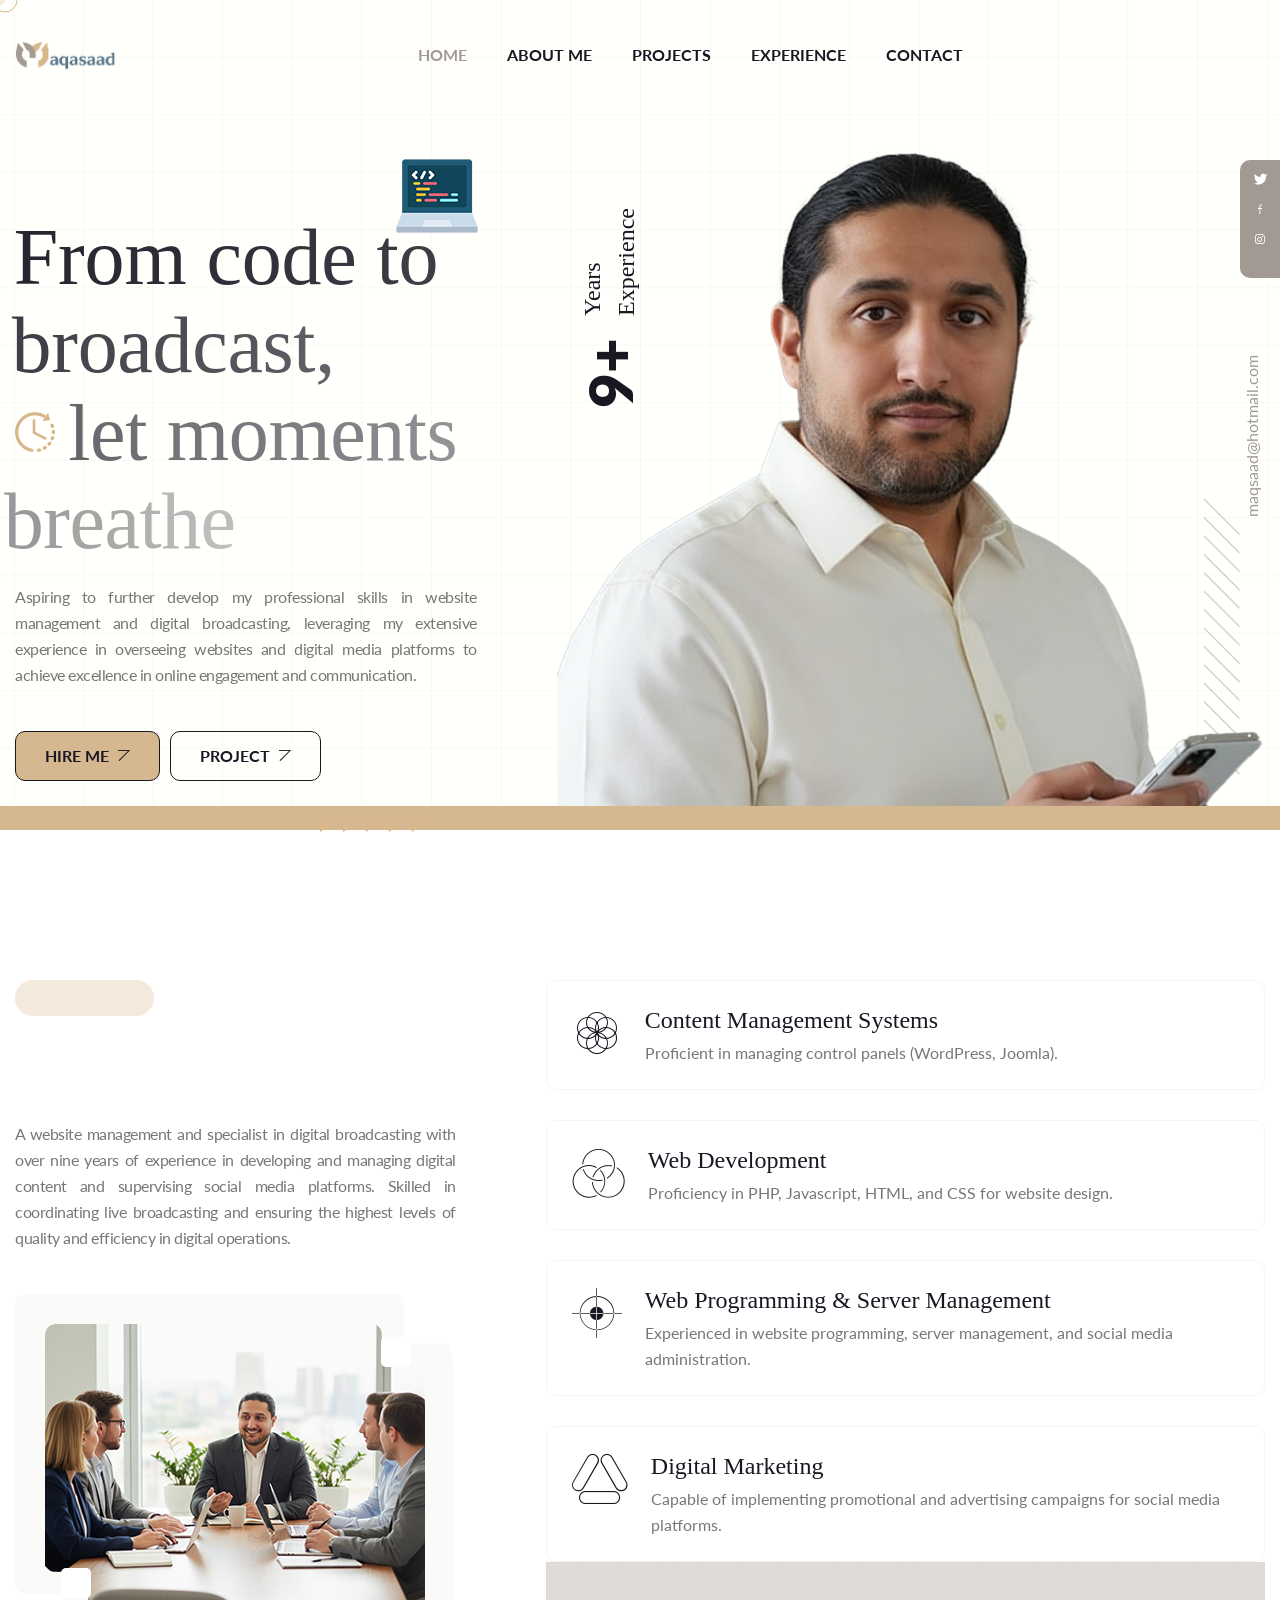
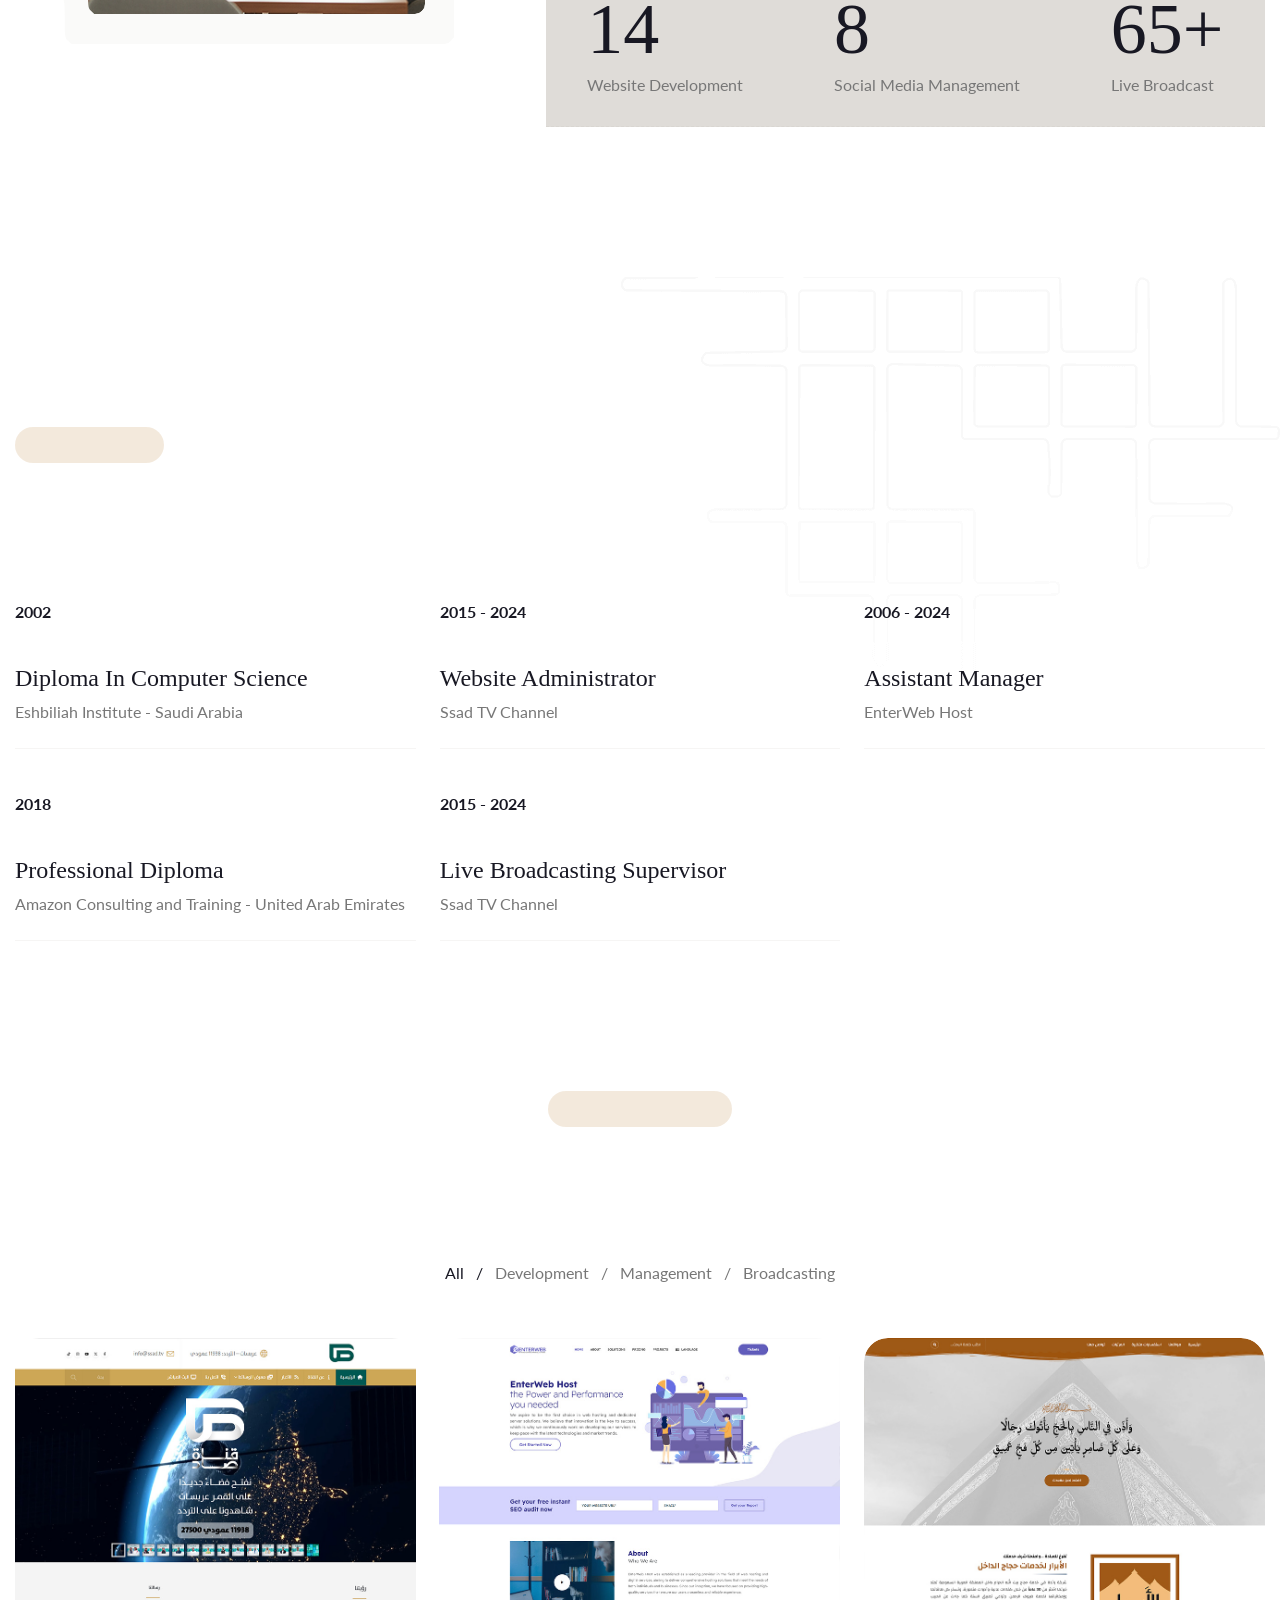
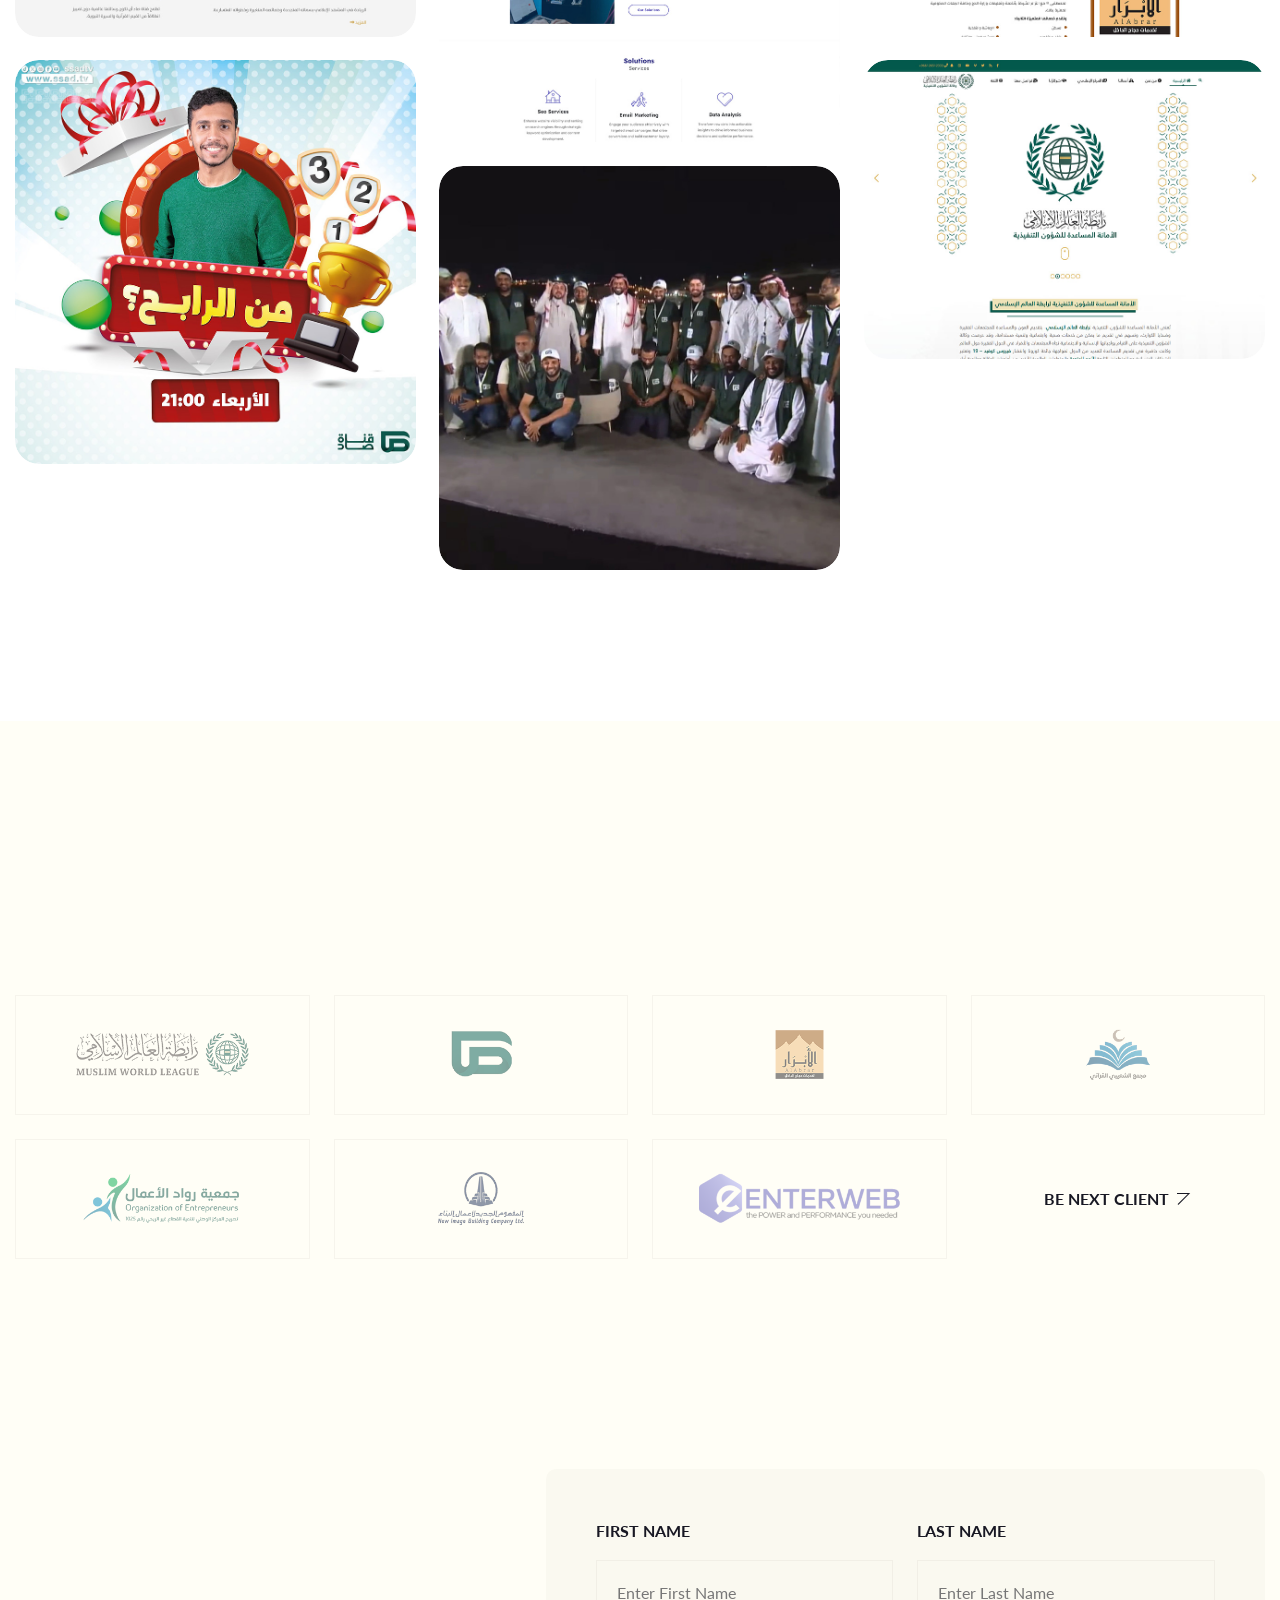
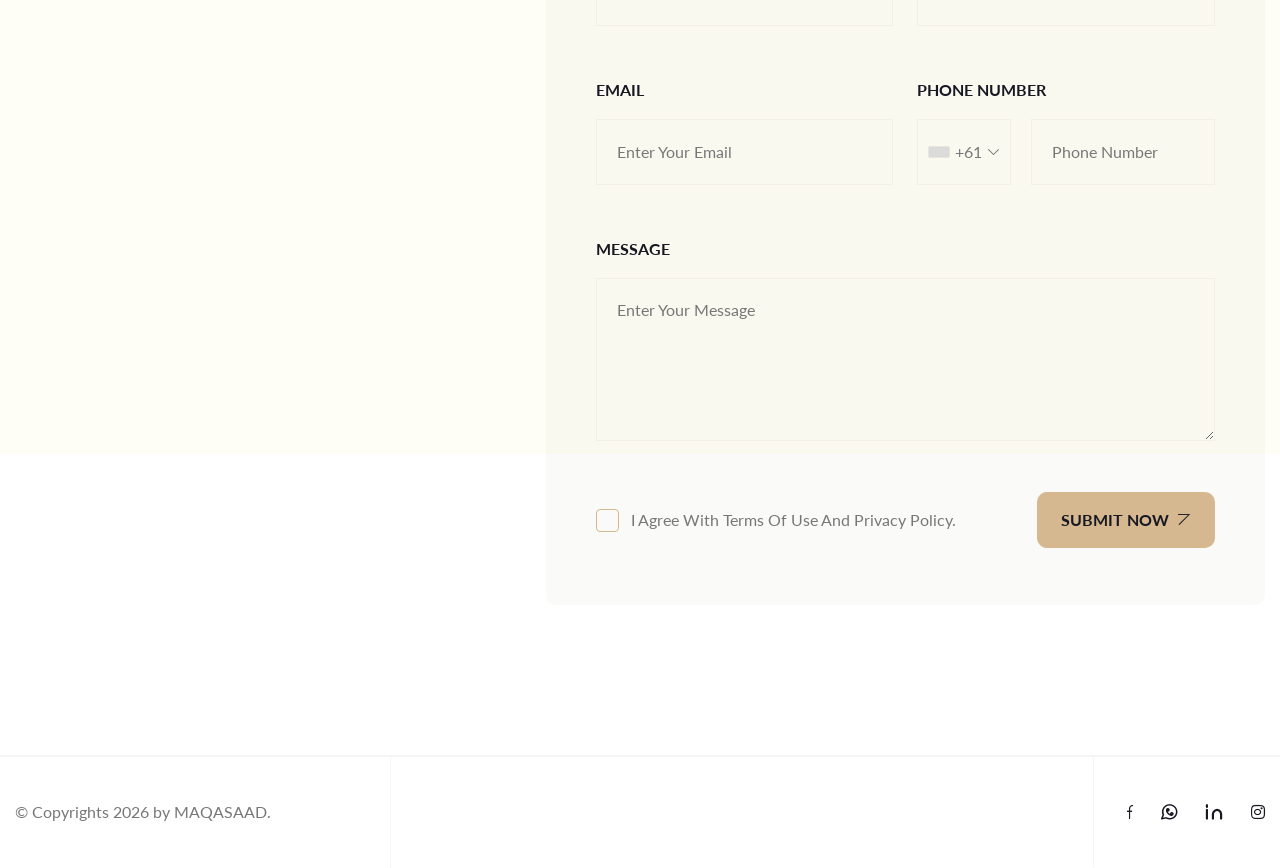
==== commit a3cb5695: "Change my Experience" ====
--- a/index.html
+++ b/index.html
@@ -279,6 +279,69 @@
     </div><!-- /.container -->
 </section><!-- /.services-one section-space -->
 
+<section class="experience-one section-space" id="experience">
+    <div class="container">
+        <div class="sec-title sec-title--@@align">
+	
+	<h6 class="sec-title__tagline bw-split-in-right">Experience</h6><!-- /.sec-title__tagline -->
+	
+	<h2 class="sec-title__title bw-split-in-up">Education & Experience</h2><!-- /.sec-title__title -->
+</div><!-- /.sec-title -->
+        <div class="experience-one__row row gutter-y-60">
+            <div class="col-lg-4 col-md-6 wow fadeInUp" data-wow-duration="1500ms" data-wow-delay="00ms">
+                <div class="experience-one__content">
+                    <div class="experience-one__content__inner">
+                        <h4 class="experience-one__year">2002</h4><!-- /.experience-one__year -->
+                        <div class="experience-one__inner">
+                            <div class="experience-one__item">
+                                <h3 class="experience-one__title">Diploma in Computer Science</h3><!-- /.experience-one__title -->
+                                <p class="experience-one__institute">Eshbiliah Institute - Saudi Arabia</p><!-- /.experience-one__institute -->
+                            </div><!-- /.experience-one__item -->
+                            <div class="experience-one__item">
+                                <h4 class="experience-one__year">2018</h4><!-- /.experience-one__year -->
+                                <h3 class="experience-one__title">Professional Diploma</h3><!-- /.experience-one__title -->
+                                <p class="experience-one__institute">Amazon Consulting and Training - United Arab Emirates</p><!-- /.experience-one__institute -->
+                            </div><!-- /.experience-one__item -->
+
+                        </div><!-- /.experience-one__inner -->
+                    </div><!-- /.experience-one__content__inner -->
+                </div><!-- /.experience-one__content -->
+            </div><!-- /.col-lg-4 col-md-6 -->
+            <div class="col-lg-4 col-md-6 wow fadeInUp" data-wow-duration="1500ms" data-wow-delay="100ms">
+                <div class="experience-one__content">
+                    <div class="experience-one__content__inner">
+                        <h4 class="experience-one__year">2015 - 2024</h4><!-- /.experience-one__year -->
+                        <div class="experience-one__inner">
+                            <div class="experience-one__item">
+                                <h3 class="experience-one__title">Website Administrator</h3><!-- /.experience-one__title -->
+                                <p class="experience-one__institute">Ssad TV Channel</p><!-- /.experience-one__institute -->
+                            </div><!-- /.experience-one__item -->
+                            <div class="experience-one__item">
+                                <h4 class="experience-one__year">2015 - 2024</h4><!-- /.experience-one__year -->
+                                <h3 class="experience-one__title">Live broadcasting Supervisor</h3><!-- /.experience-one__title -->
+                                <p class="experience-one__institute">Ssad TV Channel</p><!-- /.experience-one__institute -->
+                            </div><!-- /.experience-one__item -->
+                        </div><!-- /.experience-one__inner -->
+                    </div><!-- /.experience-one__content__inner -->
+                </div><!-- /.experience-one__content -->
+            </div><!-- /.col-lg-4 col-md-6 -->
+            <div class="col-lg-4 col-md-6 wow fadeInUp" data-wow-duration="1500ms" data-wow-delay="200ms">
+                <div class="experience-one__content">
+                    <div class="experience-one__content__inner">
+                        <h4 class="experience-one__year">2006 - 2024</h4><!-- /.experience-one__year -->
+                        <div class="experience-one__inner">
+                            <div class="experience-one__item">
+                                <h3 class="experience-one__title">Assistant Manager</h3><!-- /.experience-one__title -->
+                                <p class="experience-one__institute">EnterWeb Host</p><!-- /.experience-one__institute -->
+                            </div><!-- /.experience-one__item -->
+                        </div><!-- /.experience-one__inner -->
+                    </div><!-- /.experience-one__content__inner -->
+                </div><!-- /.experience-one__content -->
+            </div><!-- /.col-lg-4 col-md-6 -->
+        </div><!-- /.experience-one__row row gutter-y-60 -->
+    </div><!-- /.container -->
+    <img src="assets/images/shapes/experience-shape-1-1.png" alt="shape" class="experience-one__shape">
+</section><!-- /.experience-one section-space -->
 
 
 <section class="projects-one section-space-bottom" id="projects">
@@ -393,70 +456,6 @@
 	</div><!-- /.container -->
 </section><!-- /.projects-one section-space-bottom -->
 
-<section class="experience-one section-space" id="experience">
-    <div class="container">
-        <div class="sec-title sec-title--@@align">
-	
-	<h6 class="sec-title__tagline bw-split-in-right">Experience</h6><!-- /.sec-title__tagline -->
-	
-	<h2 class="sec-title__title bw-split-in-up">Education & Experience</h2><!-- /.sec-title__title -->
-</div><!-- /.sec-title -->
-        <div class="experience-one__row row gutter-y-60">
-            <div class="col-lg-4 col-md-6 wow fadeInUp" data-wow-duration="1500ms" data-wow-delay="00ms">
-                <div class="experience-one__content">
-                    <div class="experience-one__content__inner">
-                        <h4 class="experience-one__year">2002</h4><!-- /.experience-one__year -->
-                        <div class="experience-one__inner">
-                            <div class="experience-one__item">
-                                <h3 class="experience-one__title">Diploma in Computer Science</h3><!-- /.experience-one__title -->
-                                <p class="experience-one__institute">Eshbiliah Institute - Saudi Arabia</p><!-- /.experience-one__institute -->
-                            </div><!-- /.experience-one__item -->
-                            <div class="experience-one__item">
-                                <h4 class="experience-one__year">2018</h4><!-- /.experience-one__year -->
-                                <h3 class="experience-one__title">Professional Diploma</h3><!-- /.experience-one__title -->
-                                <p class="experience-one__institute">Amazon Consulting and Training - United Arab Emirates</p><!-- /.experience-one__institute -->
-                            </div><!-- /.experience-one__item -->
-
-                        </div><!-- /.experience-one__inner -->
-                    </div><!-- /.experience-one__content__inner -->
-                </div><!-- /.experience-one__content -->
-            </div><!-- /.col-lg-4 col-md-6 -->
-            <div class="col-lg-4 col-md-6 wow fadeInUp" data-wow-duration="1500ms" data-wow-delay="100ms">
-                <div class="experience-one__content">
-                    <div class="experience-one__content__inner">
-                        <h4 class="experience-one__year">2015 - 2024</h4><!-- /.experience-one__year -->
-                        <div class="experience-one__inner">
-                            <div class="experience-one__item">
-                                <h3 class="experience-one__title">Website Administrator</h3><!-- /.experience-one__title -->
-                                <p class="experience-one__institute">Ssad TV Channel</p><!-- /.experience-one__institute -->
-                            </div><!-- /.experience-one__item -->
-                            <div class="experience-one__item">
-                                <h4 class="experience-one__year">2015 - 2024</h4><!-- /.experience-one__year -->
-                                <h3 class="experience-one__title">Live broadcasting Supervisor</h3><!-- /.experience-one__title -->
-                                <p class="experience-one__institute">Ssad TV Channel</p><!-- /.experience-one__institute -->
-                            </div><!-- /.experience-one__item -->
-                        </div><!-- /.experience-one__inner -->
-                    </div><!-- /.experience-one__content__inner -->
-                </div><!-- /.experience-one__content -->
-            </div><!-- /.col-lg-4 col-md-6 -->
-            <div class="col-lg-4 col-md-6 wow fadeInUp" data-wow-duration="1500ms" data-wow-delay="200ms">
-                <div class="experience-one__content">
-                    <div class="experience-one__content__inner">
-                        <h4 class="experience-one__year">2006 - 2024</h4><!-- /.experience-one__year -->
-                        <div class="experience-one__inner">
-                            <div class="experience-one__item">
-                                <h3 class="experience-one__title">Assistant Manager</h3><!-- /.experience-one__title -->
-                                <p class="experience-one__institute">EnterWeb Host</p><!-- /.experience-one__institute -->
-                            </div><!-- /.experience-one__item -->
-                        </div><!-- /.experience-one__inner -->
-                    </div><!-- /.experience-one__content__inner -->
-                </div><!-- /.experience-one__content -->
-            </div><!-- /.col-lg-4 col-md-6 -->
-        </div><!-- /.experience-one__row row gutter-y-60 -->
-    </div><!-- /.container -->
-    <img src="assets/images/shapes/experience-shape-1-1.png" alt="shape" class="experience-one__shape">
-</section><!-- /.experience-one section-space -->
-
 <section class="client-brands section-space-top">
     <div class="container">
         <div class="sec-title sec-title--center">
@@ -699,3 +698,4 @@
 
 
 </html>
+
--- a/assets/css/maru.css
+++ b/assets/css/maru.css
@@ -9714,7 +9714,7 @@
 # Slide Text
 --------------------------------------------------------------*/
 .slide-text {
-  padding: 42px 0;
+  padding: 12px 0;
   background-color: var(--maru-base, #FFF032);
 }
 .slide-text .container-fluid {
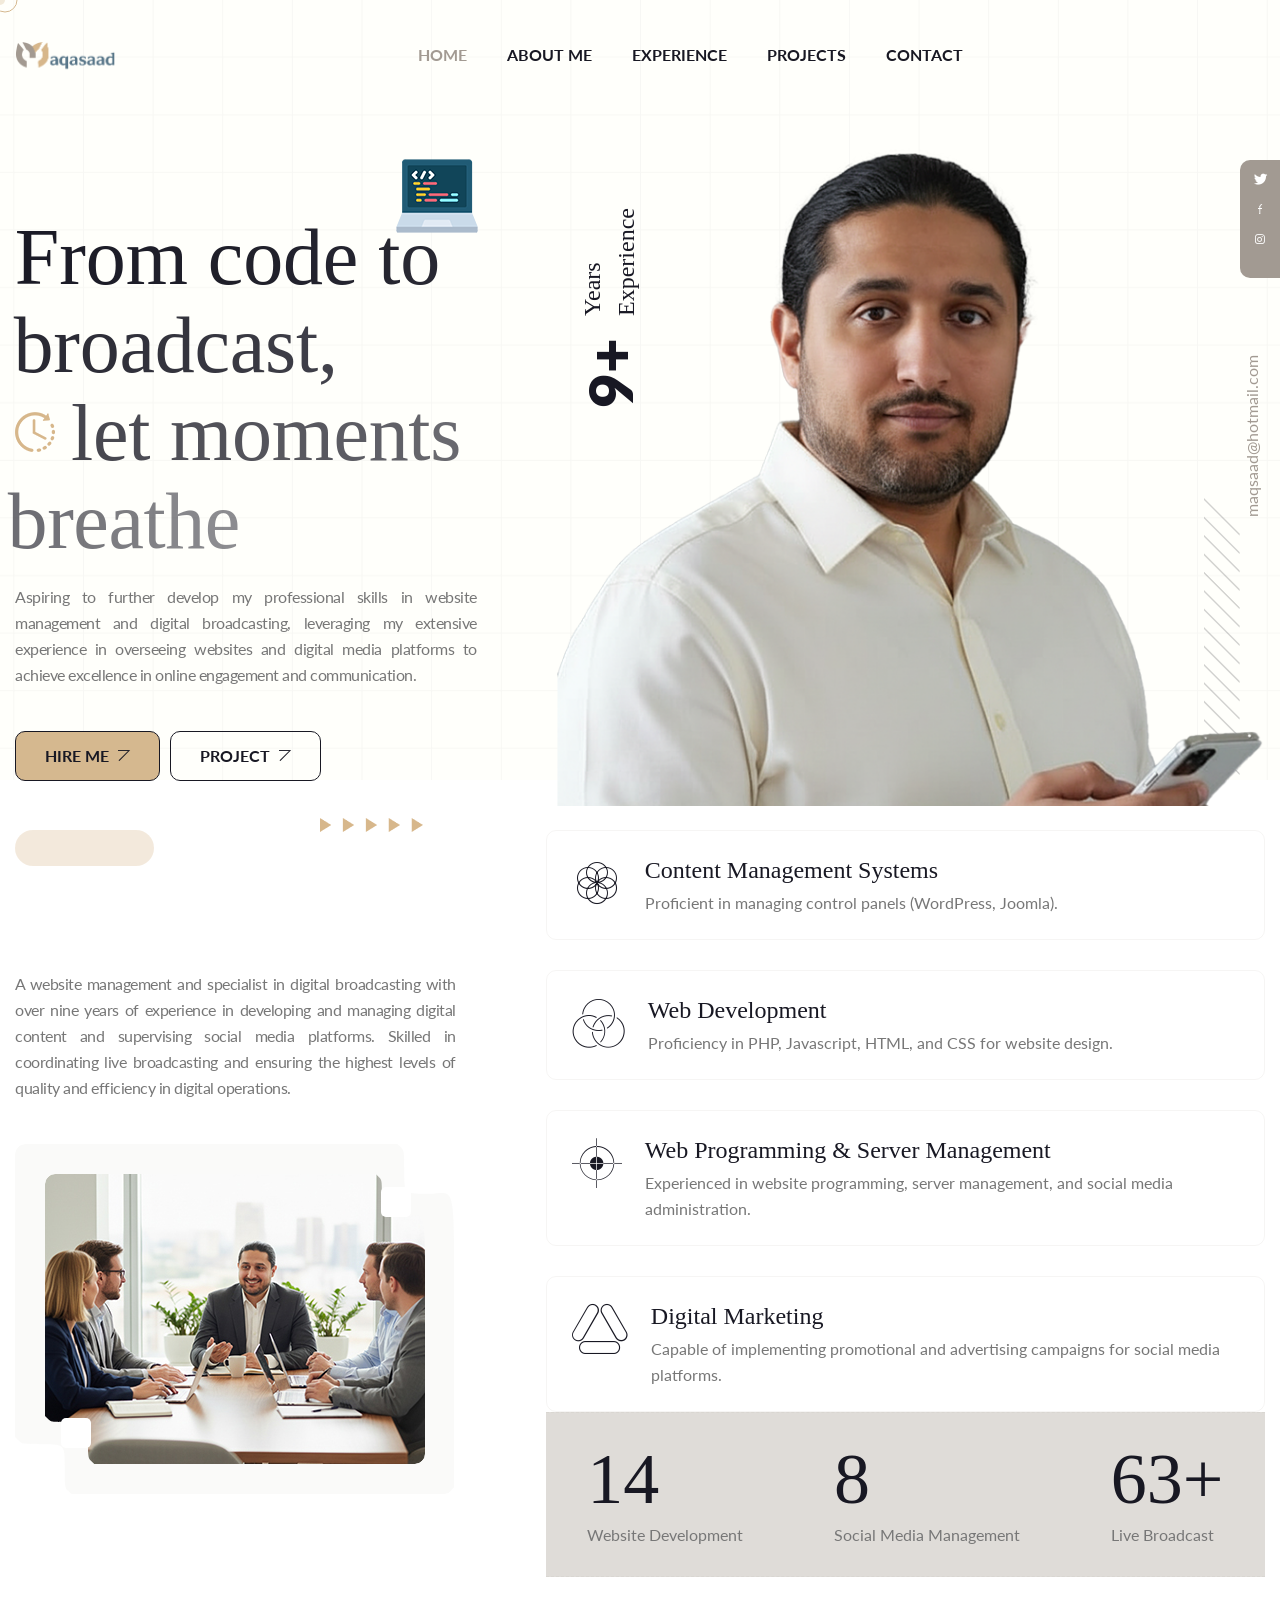
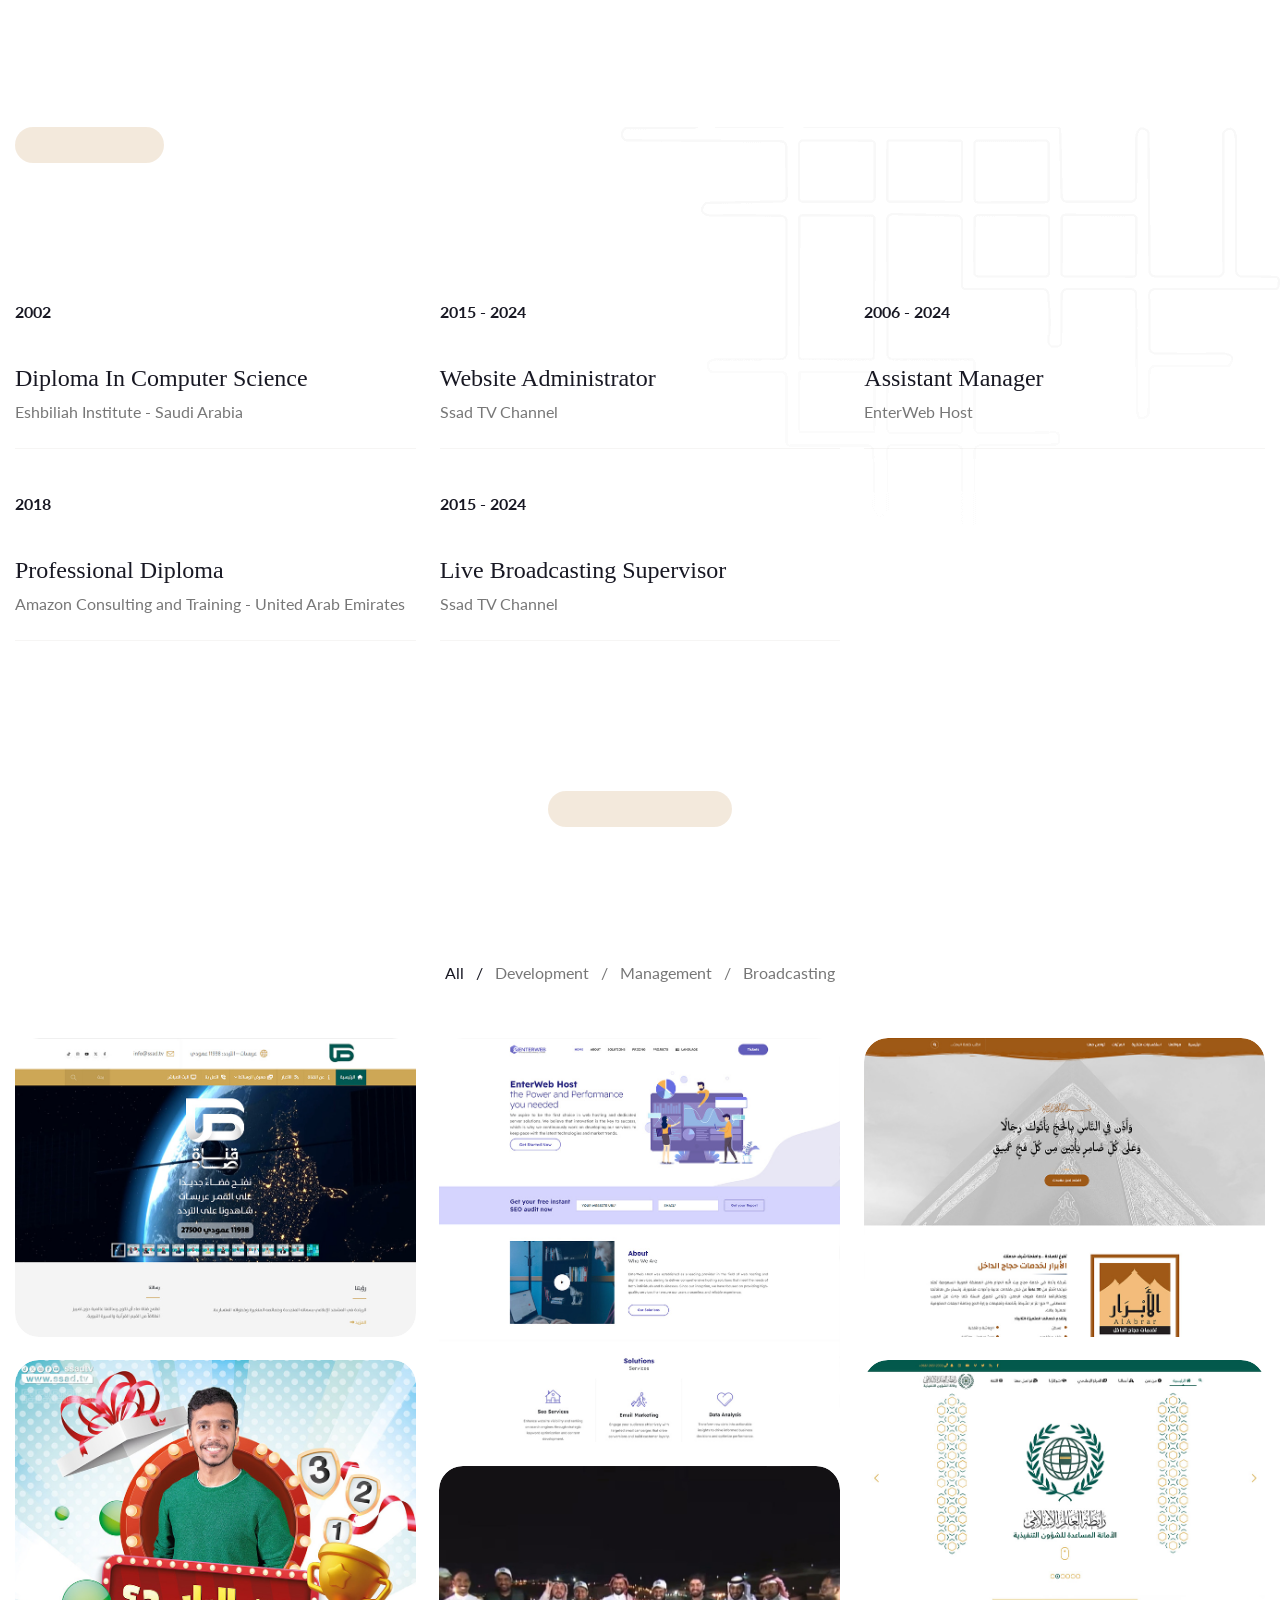
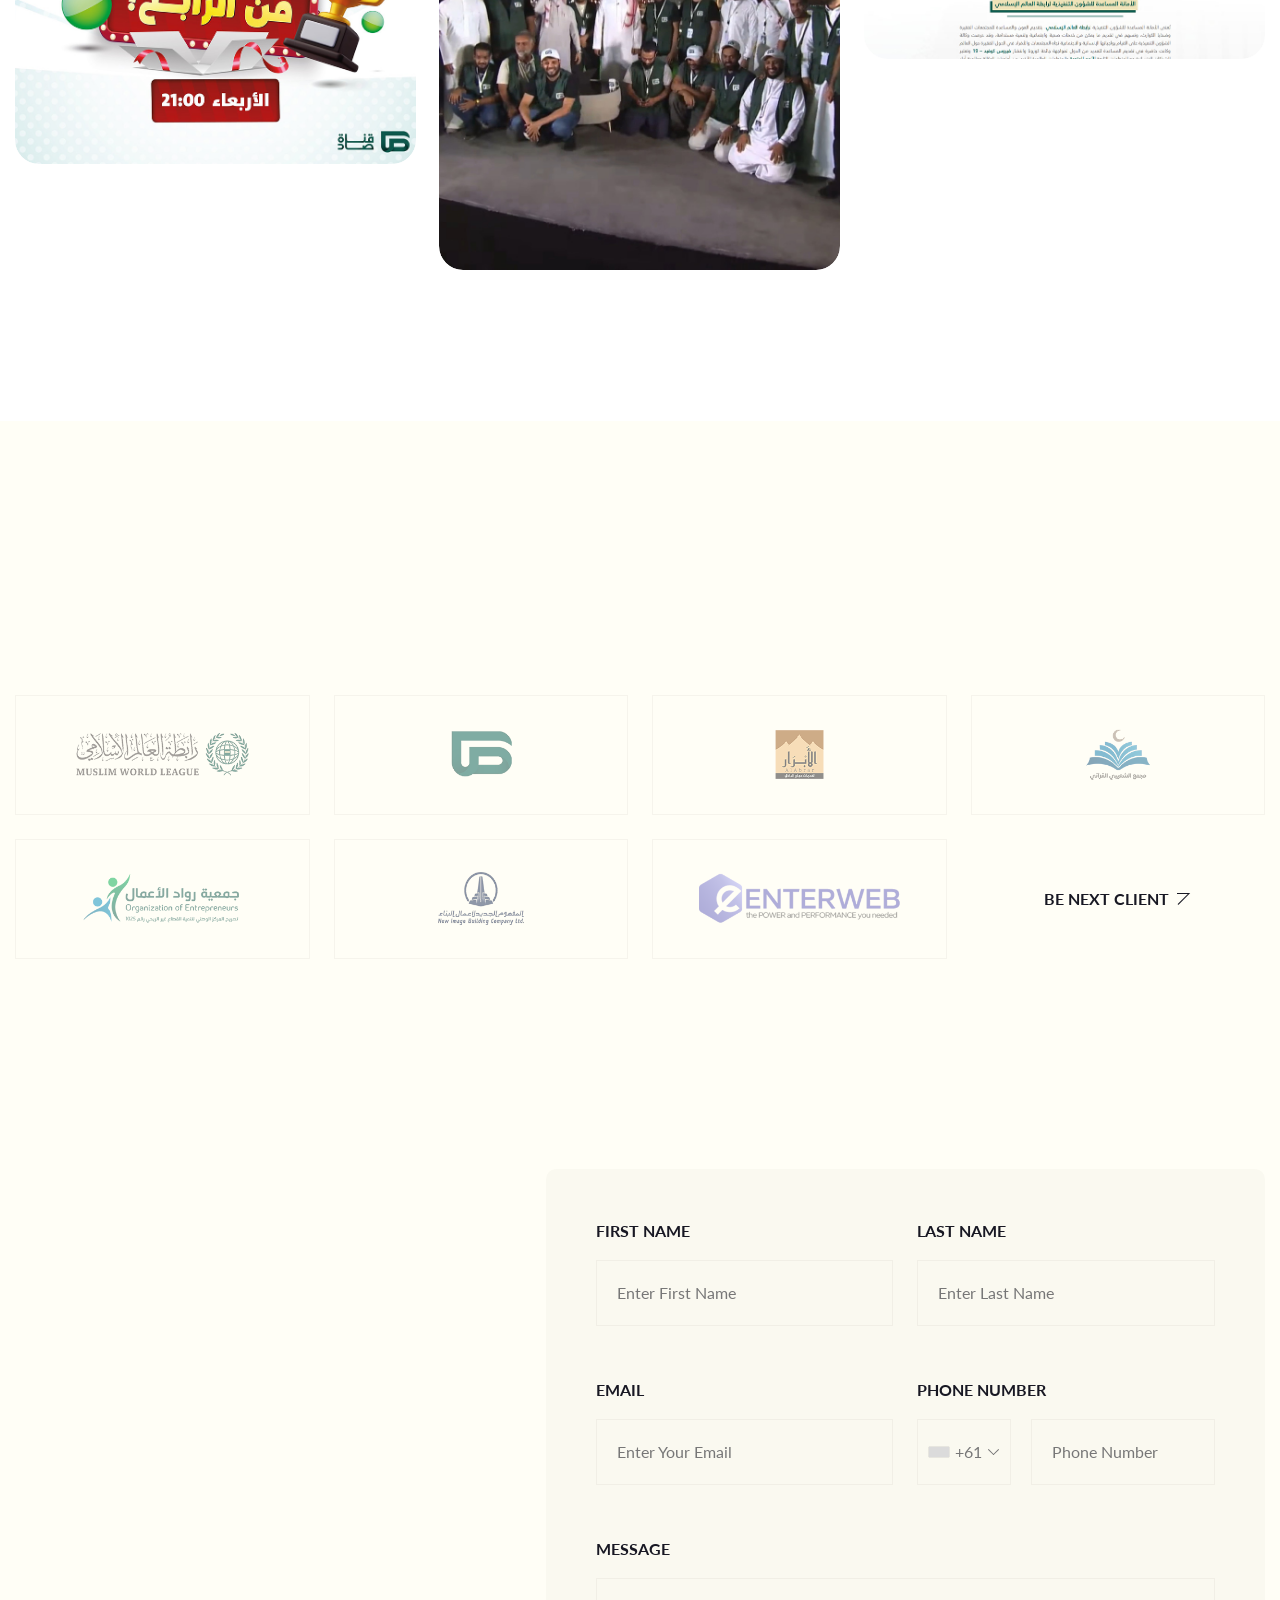
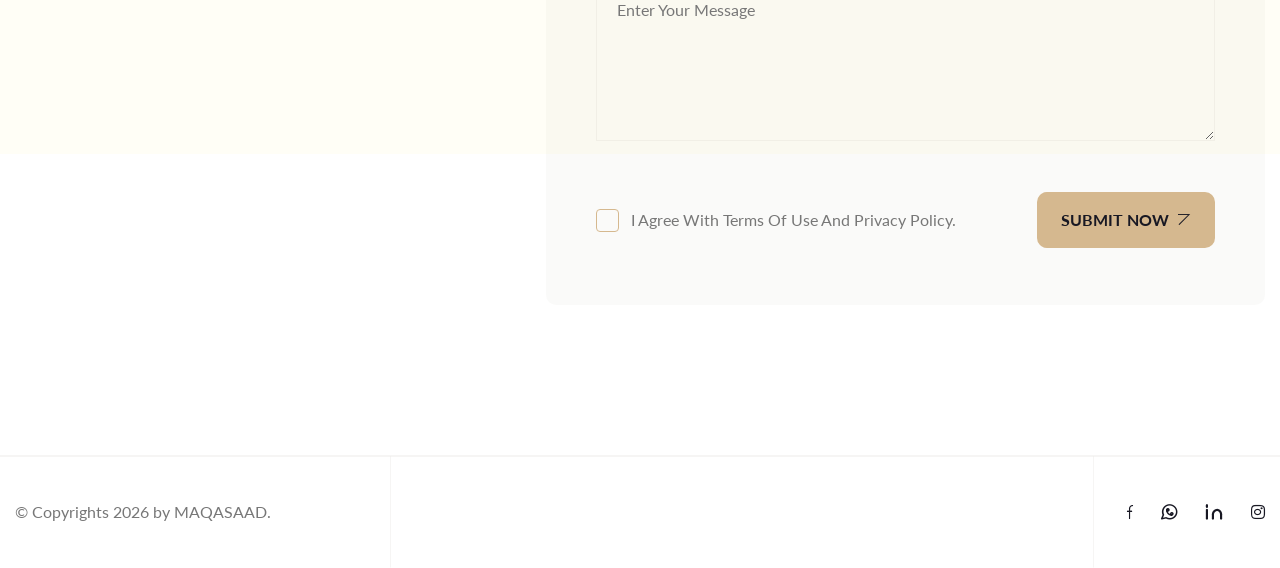
==== commit 10af9926: "Update index.html" ====
--- a/index.html
+++ b/index.html
@@ -65,8 +65,8 @@
 		<a href="#home">Home</a>
 	</li>
 	<li class="scrollToLink"><a href="#about_me">About Me</a></li>
+	<li class="scrollToLink"><a href="#experience">Experience</a></li>
 	<li class="scrollToLink"><a href="#projects">Projects</a></li>
-	<li class="scrollToLink"><a href="#experience">Experience</a></li>
 	<li class="scrollToLink"><a href="#contact">Contact</a></li>
 </ul>
             </nav><!-- /.main-header__nav -->
@@ -699,3 +699,4 @@
 
 </html>
 
+
--- a/assets/css/maru.css
+++ b/assets/css/maru.css
@@ -446,47 +446,47 @@
 }
 
 .section-space {
-  padding-top: var(--section-space, 150px);
-  padding-bottom: var(--section-space, 150px);
+  /*padding-top: var(--section-space, 150px);*/
+  padding-bottom: var(--section-space, 50px);
 }
 @media (max-width: 767px) {
   .section-space {
-    padding-top: 100px;
-    padding-bottom: 100px;
+    padding-top: 40px;
+    padding-bottom: 40px;
   }
 }
 @media (max-width: 575px) {
   .section-space {
-    padding-top: 80px;
-    padding-bottom: 80px;
+    padding-top: 20px;
+    padding-bottom: 20px;
   }
 }
 
 .section-space-top {
-  padding-top: var(--section-space, 150px);
+  padding-top: var(--section-space, 40px);
 }
 @media (max-width: 767px) {
   .section-space-top {
-    padding-top: 100px;
+    padding-top: 40px;
   }
 }
 @media (max-width: 575px) {
   .section-space-top {
-    padding-top: 80px;
+    padding-top: 20px;
   }
 }
 
 .section-space-bottom {
-  padding-bottom: var(--section-space, 150px);
+  padding-bottom: var(--section-space, 50px);
 }
 @media (max-width: 767px) {
   .section-space-bottom {
-    padding-bottom: 100px;
+    padding-bottom: 40px;
   }
 }
 @media (max-width: 575px) {
   .section-space-bottom {
-    padding-bottom: 80px;
+    padding-bottom: 20px;
   }
 }
 
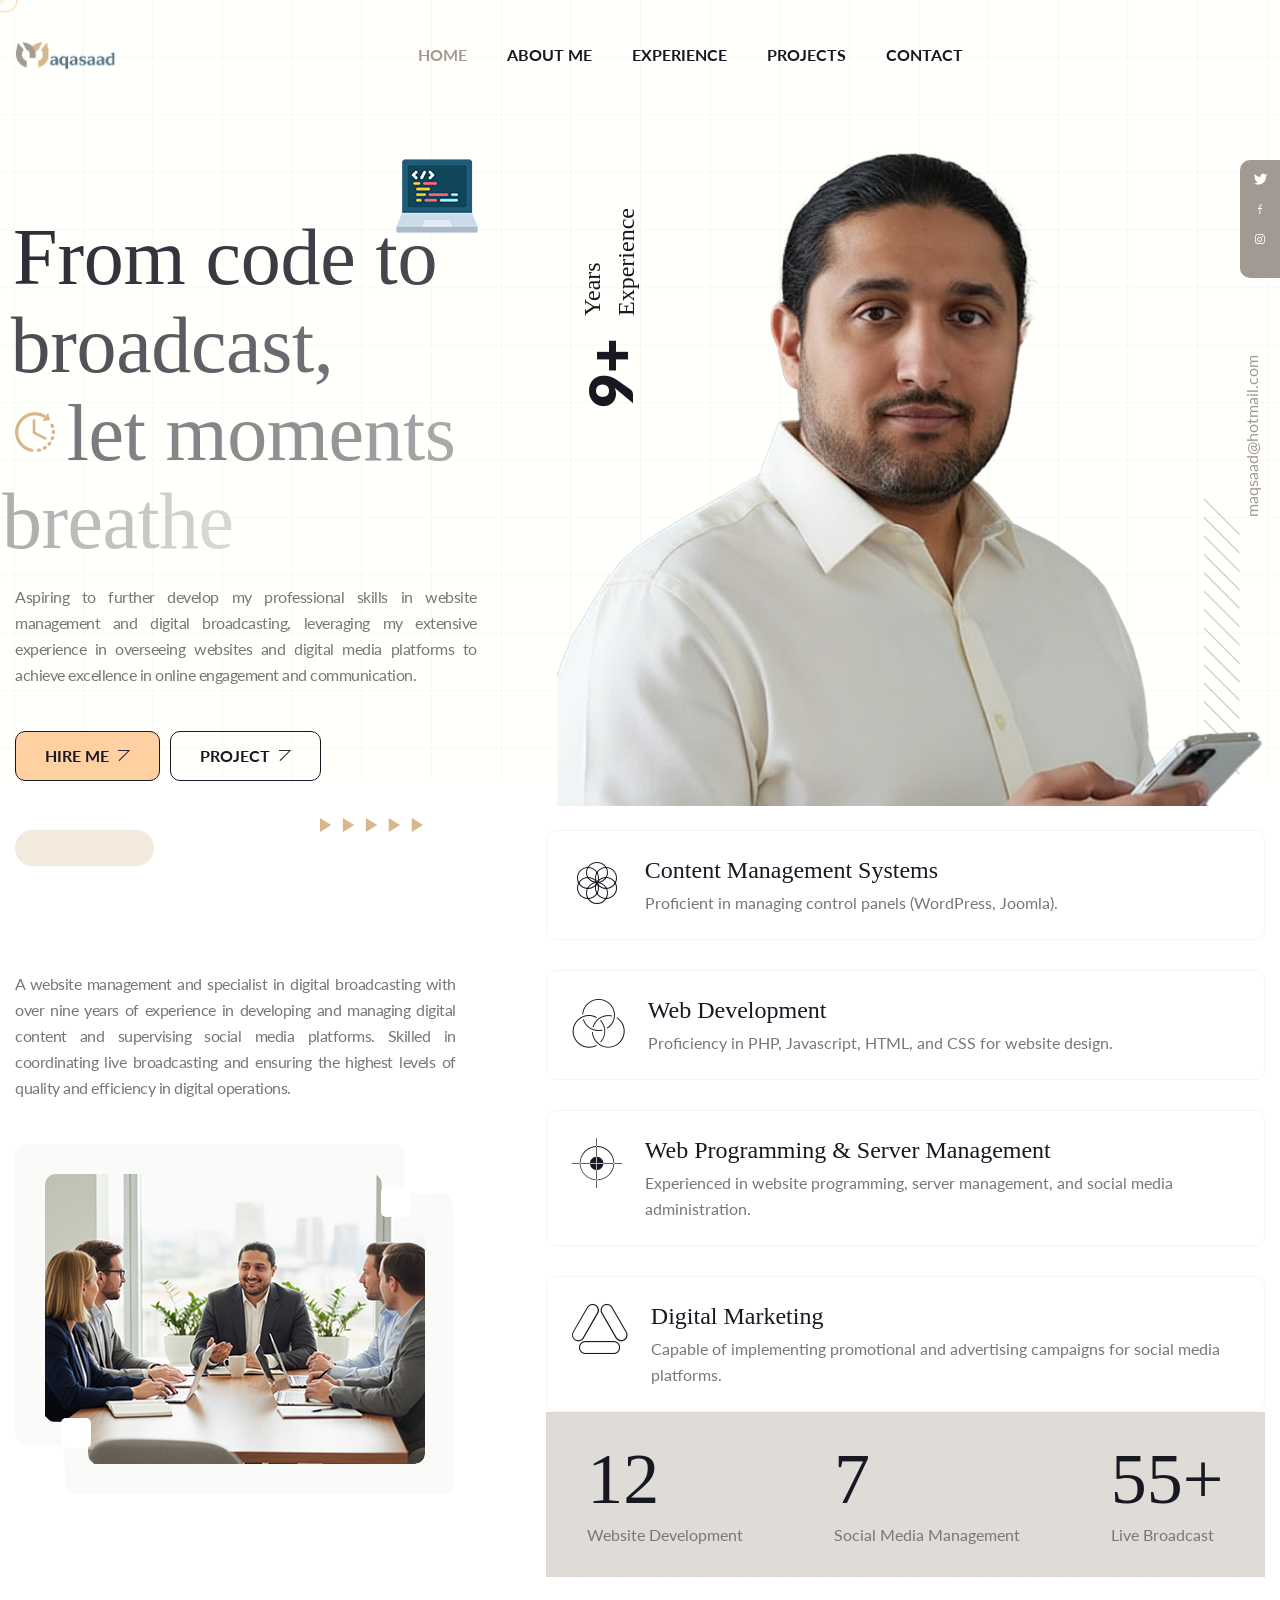
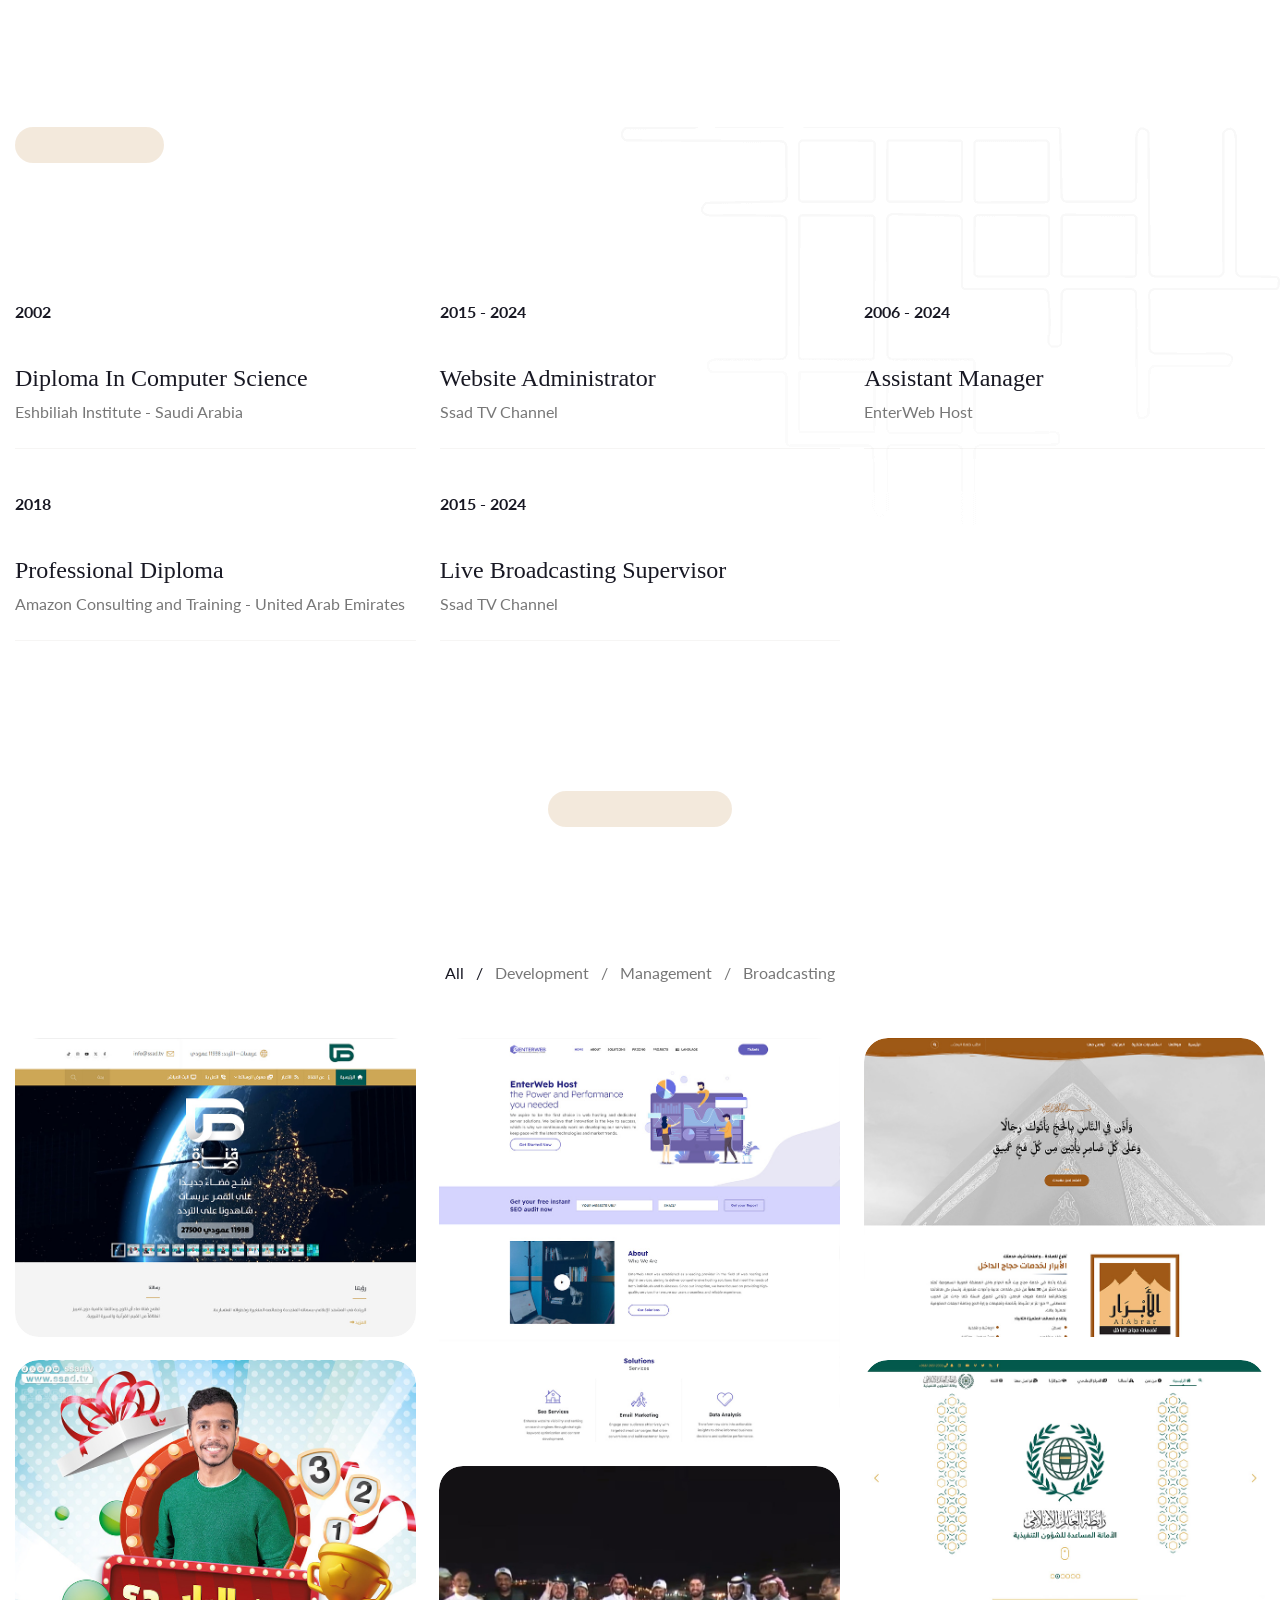
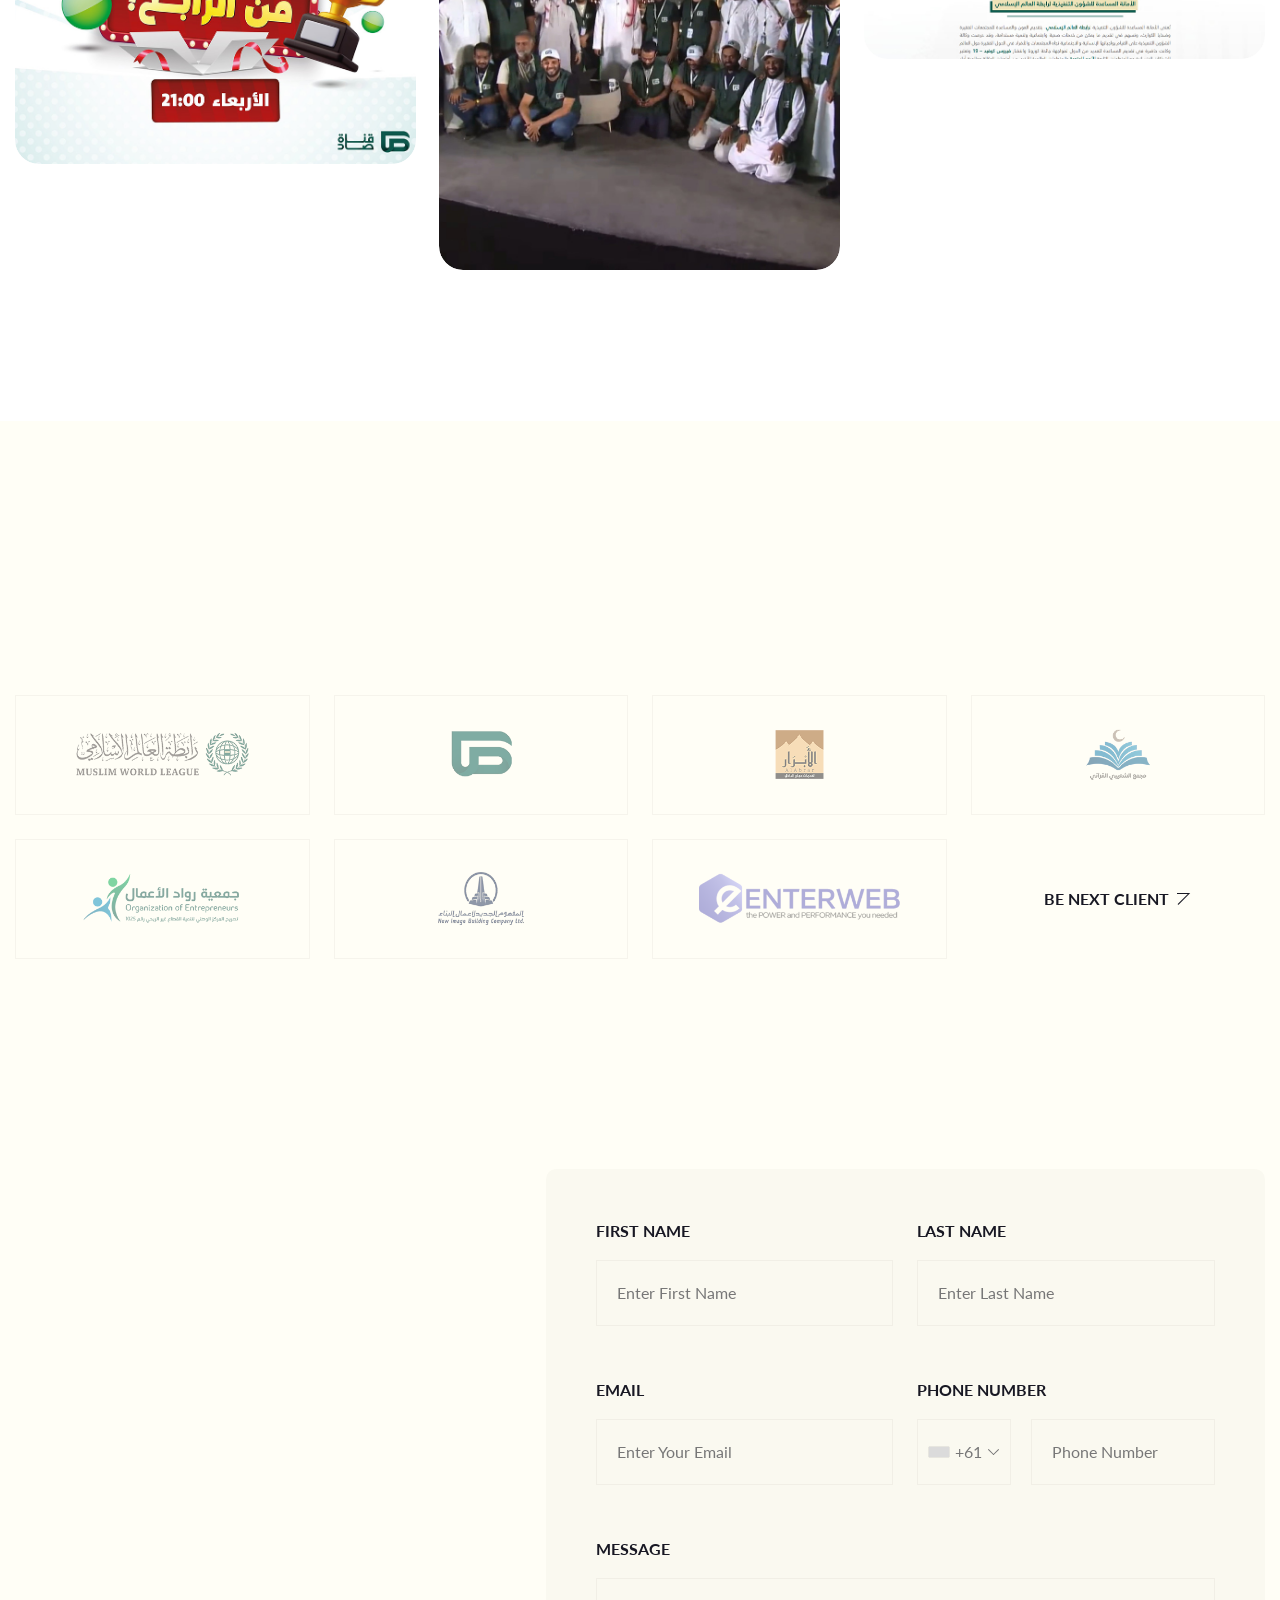
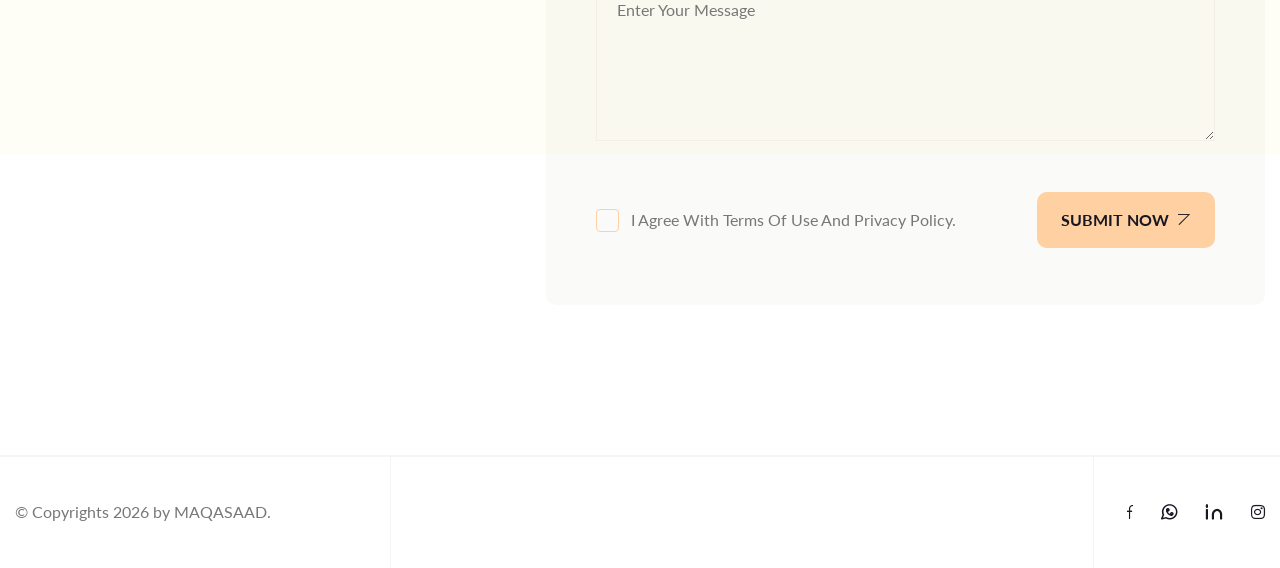
==== commit 81bd25cf: "Update index.html" ====
--- a/index.html
+++ b/index.html
@@ -11,7 +11,7 @@
   <link rel="icon" type="image/png" sizes="16x16" href="assets/images/favicons/favicon-16x16.png" />
   <link rel="manifest" href="assets/images/favicons/site.webmanifest" />
   <meta name="description"
-    content="MAQASAAD Personal Portfolio is..." />
+    content="MAQASAAD Personal Portfolio is a simple and clear website that presents my web development skills. It includes information about me, my projects, and how to contact me." />
 
   <!-- fonts -->
 <link rel="preconnect" href="https://fonts.googleapis.com">
@@ -39,6 +39,7 @@
 <link rel="stylesheet" href="assets/vendors/intl-tel-input/css/intlTelInput.css"/>
 <!-- template styles -->
 <link rel="stylesheet" href="assets/css/maru.css" />
+  <link rel="stylesheet" href="assets/css/maru-color.css">
 </head>
 
 <body class="custom-cursor">
--- a/assets/css/maru-color.css
+++ b/assets/css/maru-color.css
@@ -0,0 +1,5 @@
+:root {
+  --maru-base: #FFD0A2;
+  --maru-base-rgb: 255, 208, 162;
+}
+/*# sourceMappingURL=maru-color.css.map */
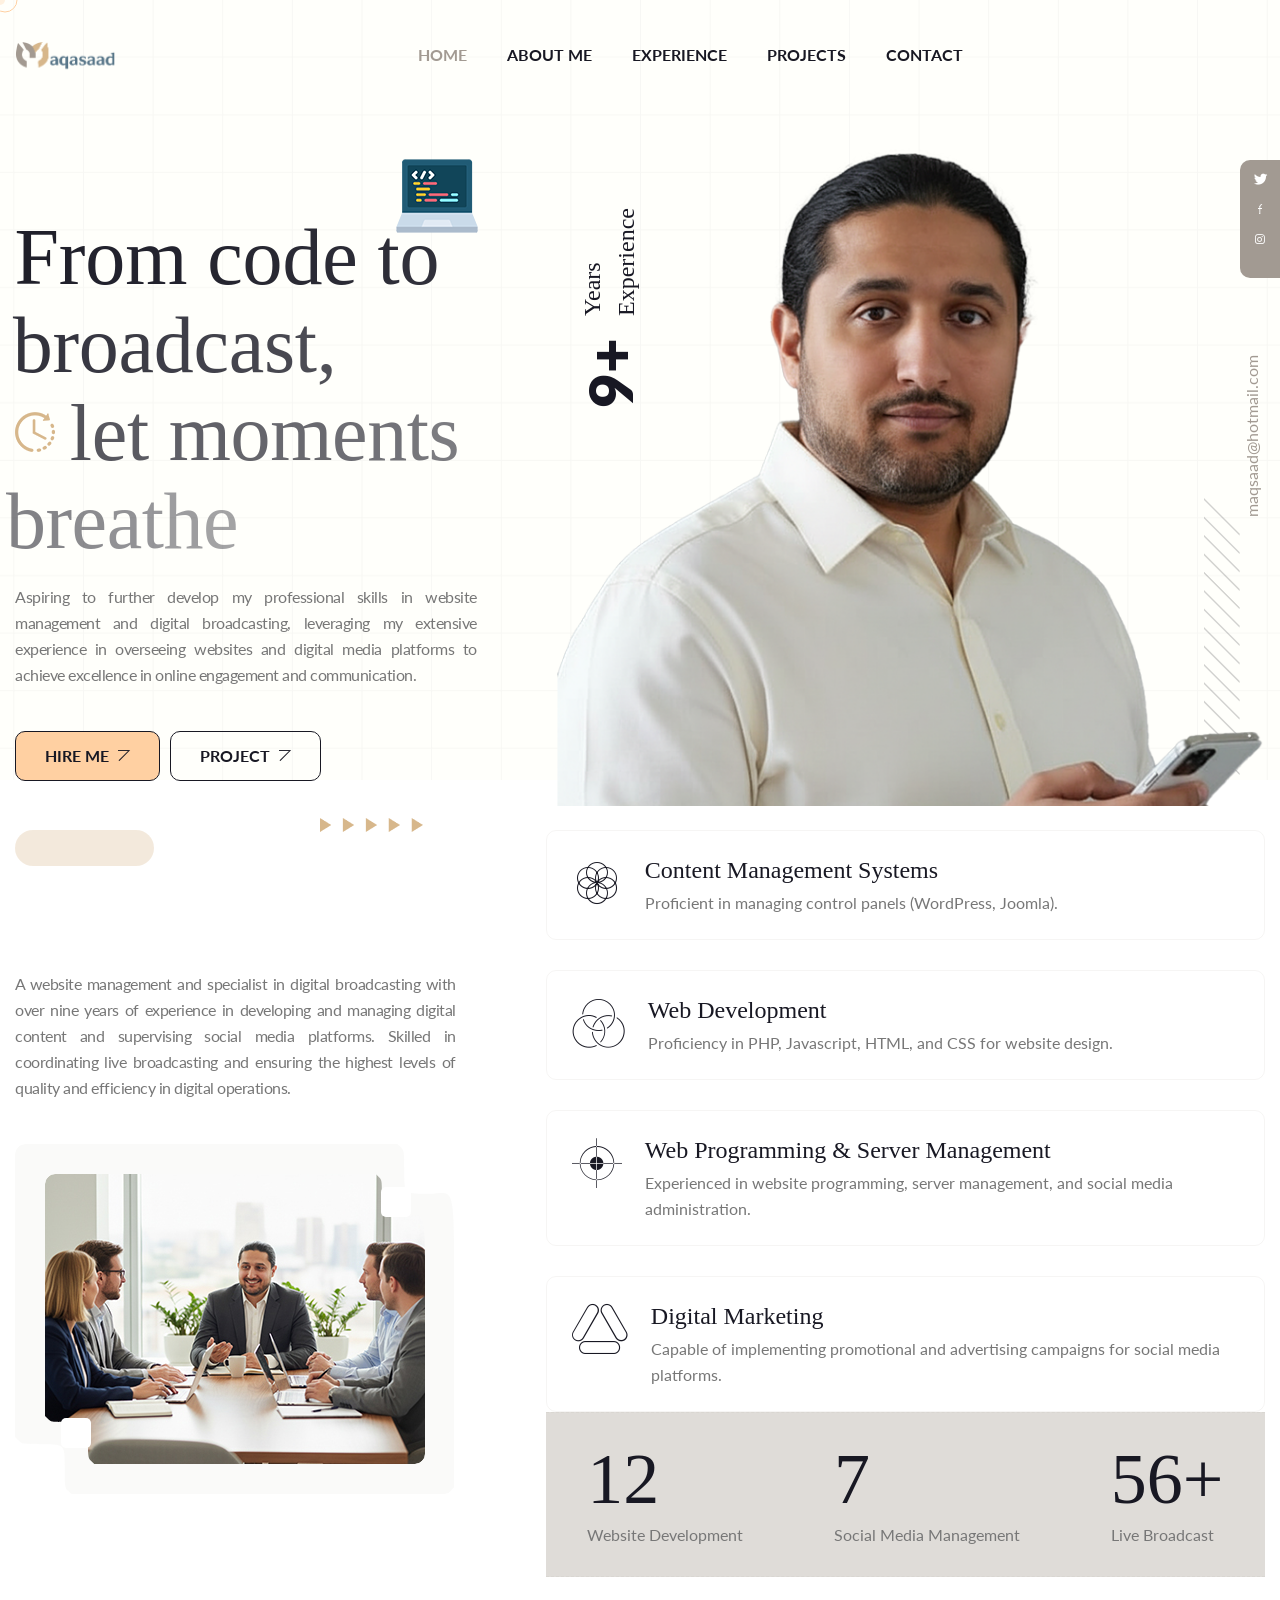
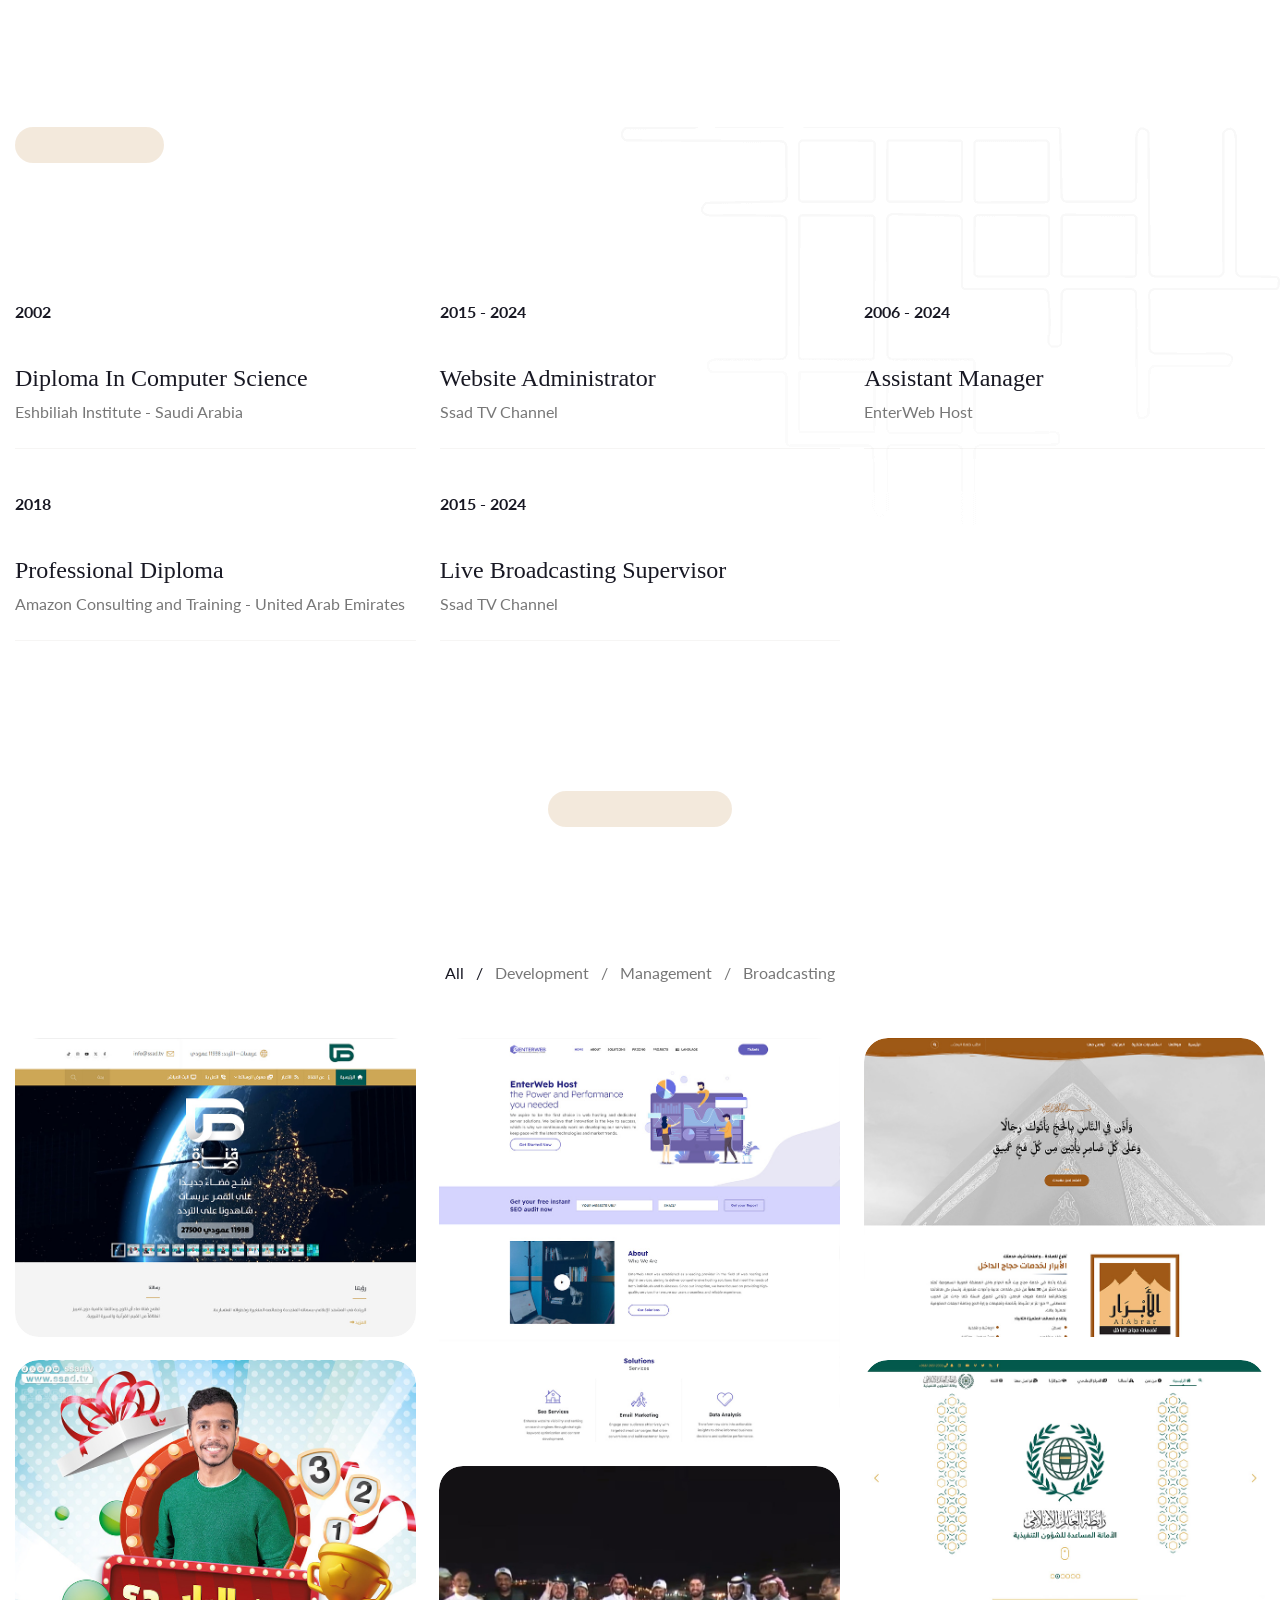
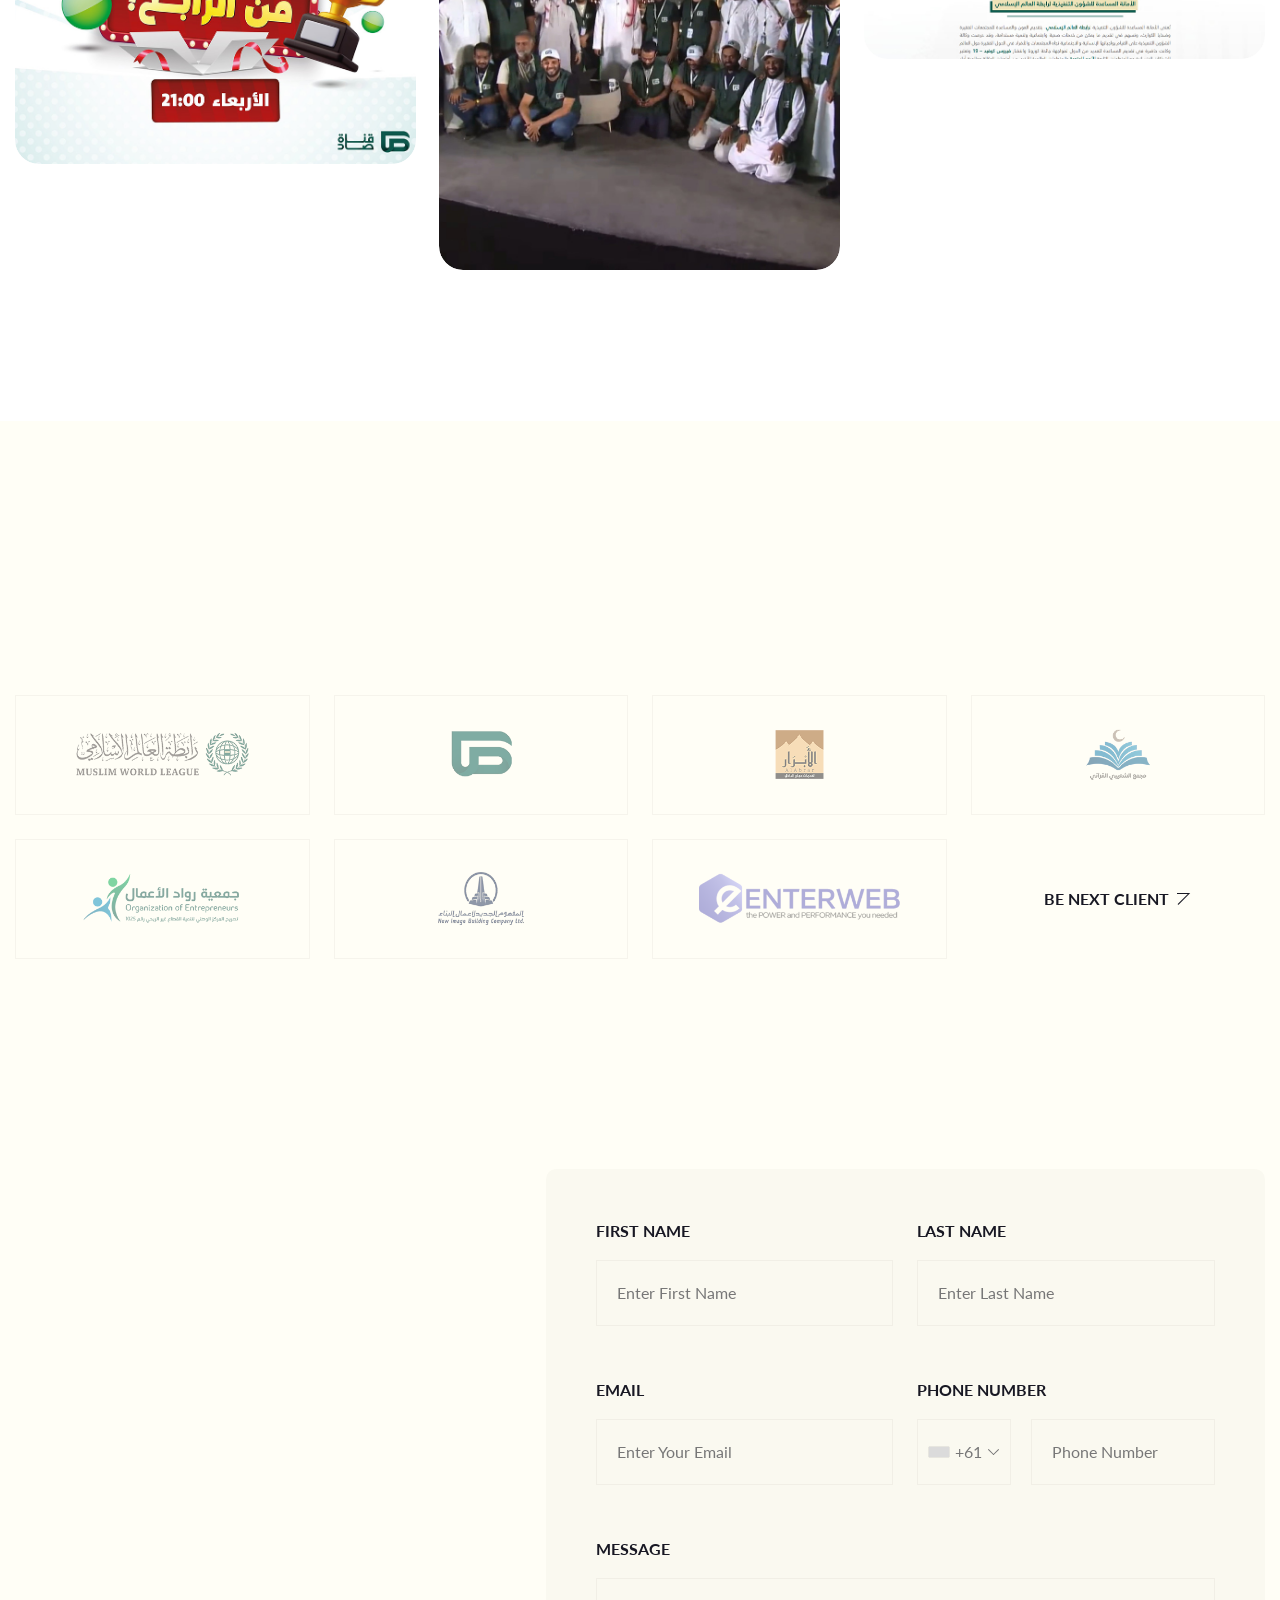
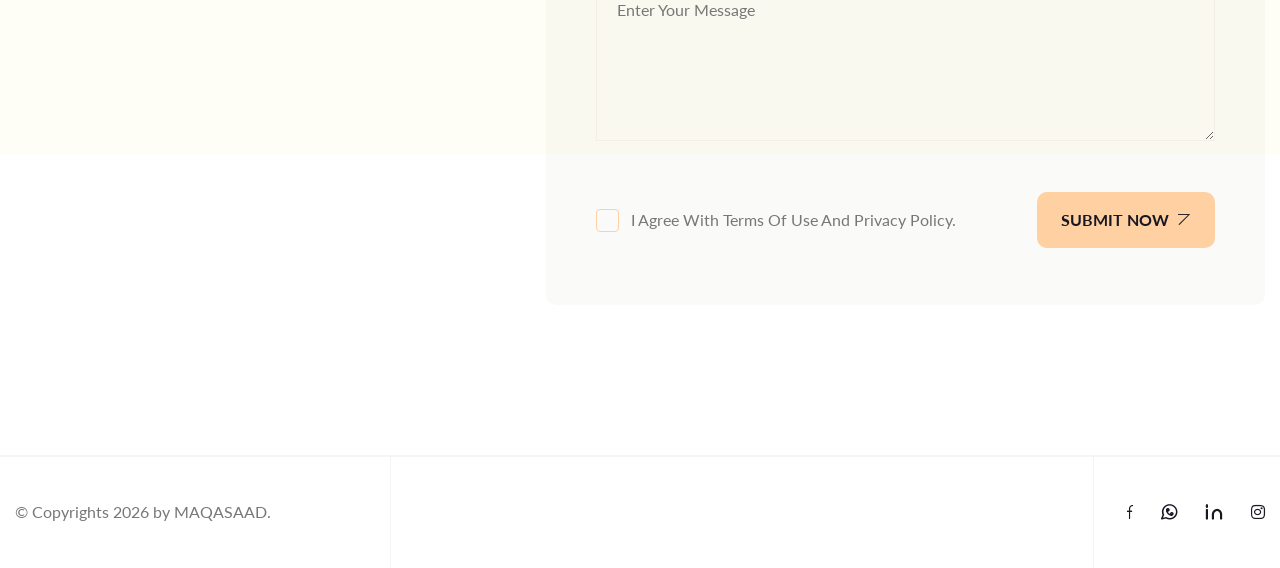
==== commit f81b5780: "Update contact-page form" ====
--- a/index.html
+++ b/index.html
@@ -527,46 +527,101 @@
                 </div><!-- /.container -->
 			</div><!-- /.col-lg-5 -->
 			<div class="col-lg-7 wow fadeInUp" data-wow-duration="1500ms">
-				<div class="contact-page__form">
-					<form action="assets/inc/sendemail.php" class="contact-page__form__form contact-contact-validated form-one">
-						<div class="form-one__group">
-							<div class="form-one__control">
-								<label for="contact-first-name">First Name</label>
-								<input type="text" id="contact-first-name" name="name" placeholder="Enter First Name">
-							</div><!-- /.form-one__control -->
-							<div class="form-one__control">
-								<label for="contact-last-name">Last Name</label>
-								<input type="text" id="contact-last-name" name="name" placeholder="Enter Last Name">
-							</div><!-- /.form-one__control -->
-							<div class="form-one__control">
-								<label for="contact-email">Email</label>
-								<input type="email" id="contact-email" name="email" placeholder="Enter Your Email">
-							</div><!-- /.form-one__control -->
-							<div class="form-one__control">
-								<label for="country-phone-code-list">Phone Number</label>
-								<input type="text" id="country-phone-code-list" name="number" placeholder="Phone Number"/> 
-							</div><!-- /.form-one__control -->
-							<div class="form-one__control form-one__control--full"
-								data-wow-delay="80ms">
-								<label for="contact-message">Message</label>
-								<textarea id="contact-message" name="message" placeholder="Enter Your Message"></textarea>
-							</div><!-- /.form-one__control -->
-							<div class="form-one__control form-one__control--full">
-								<div class="contact-page__form__bottom">
-									<div class="contact-page__form__checked-box">
-										<input type="checkbox" name="accept-policy" id="accept-policy">
-										<label for="accept-policy"><span></span>I agree with Terms of Use and Privacy Policy.</label>
-									</div><!-- /.contact-page__form__checked-box -->
-									<button type="submit" class="contact-page__form__btn maru-btn maru-btn--normal">
-										<span>Submit Now</span>
-										<span class="maru-btn__icon"><i class="icon-right-arrow-3"></i></span>
-									</button><!-- /.maru-btn -->
-								</div><!-- /.contact-page__form__bottom -->
-							</div><!-- /.form-one__control -->
-						</div><!-- /.form-one__group -->
-					</form><!-- /.contact-page__form__form -->
-					<div class="result"></div><!-- /.result -->
-				</div><!-- /.contact-page__form -->
+<div class="contact-page__form">
+  <form
+    action="https://formspree.io/f/maqngzye"
+    method="POST"
+    class="contact-page__form__form contact-contact-validated form-one"
+  >
+    <div class="form-one__group">
+
+      <div class="form-one__control">
+        <label for="contact-first-name">First Name</label>
+        <input
+          type="text"
+          id="contact-first-name"
+          name="first_name"
+          placeholder="Enter First Name"
+          required
+        >
+      </div>
+
+      <div class="form-one__control">
+        <label for="contact-last-name">Last Name</label>
+        <input
+          type="text"
+          id="contact-last-name"
+          name="last_name"
+          placeholder="Enter Last Name"
+          required
+        >
+      </div>
+
+      <div class="form-one__control">
+        <label for="contact-email">Email</label>
+        <input
+          type="email"
+          id="contact-email"
+          name="email"
+          placeholder="Enter Your Email"
+          required
+        >
+      </div>
+
+      <div class="form-one__control">
+        <label for="country-phone-code-list">Phone Number</label>
+        <input
+          type="text"
+          id="country-phone-code-list"
+          name="phone"
+          placeholder="Phone Number"
+        >
+      </div>
+
+      <div class="form-one__control form-one__control--full" data-wow-delay="80ms">
+        <label for="contact-message">Message</label>
+        <textarea
+          id="contact-message"
+          name="message"
+          placeholder="Enter Your Message"
+          required
+        ></textarea>
+      </div>
+
+      <!-- إعدادات Formspree -->
+      <input type="hidden" name="_subject" value="New message from Portfolio Website">
+      <input type="hidden" name="_template" value="table">
+
+      <div class="form-one__control form-one__control--full">
+        <div class="contact-page__form__bottom">
+
+          <div class="contact-page__form__checked-box">
+            <input type="checkbox" name="accept-policy" id="accept-policy" required>
+            <label for="accept-policy">
+              <span></span>
+              I agree with Terms of Use and Privacy Policy.
+            </label>
+          </div>
+
+          <button
+            type="submit"
+            class="contact-page__form__btn maru-btn maru-btn--normal"
+          >
+            <span>Submit Now</span>
+            <span class="maru-btn__icon">
+              <i class="icon-right-arrow-3"></i>
+            </span>
+          </button>
+
+        </div>
+      </div>
+
+    </div>
+  </form>
+
+  <div class="result"></div>
+</div>
+
 			</div><!-- /.col-lg-7 -->
 		</div><!-- /.row gutter-y-50 -->
 	</div><!-- /.container -->
@@ -701,3 +756,4 @@
 </html>
 
 
+
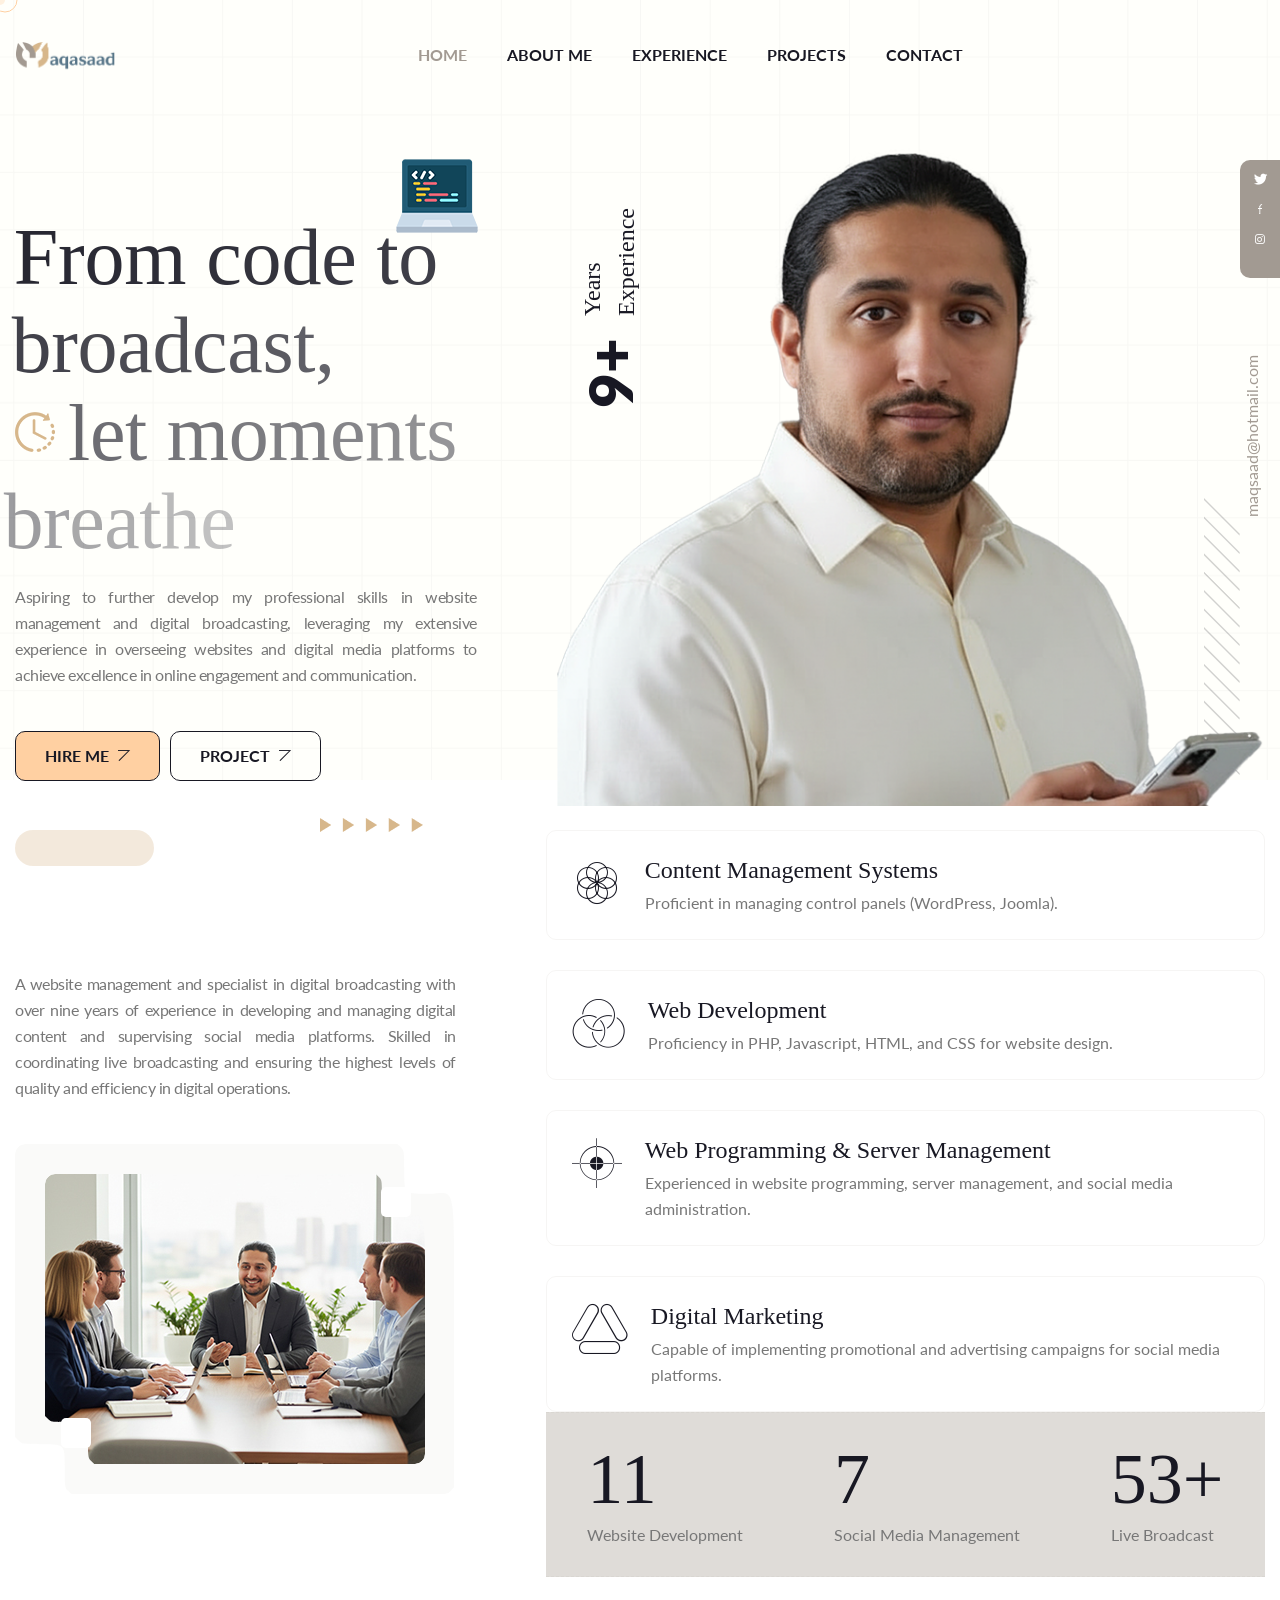
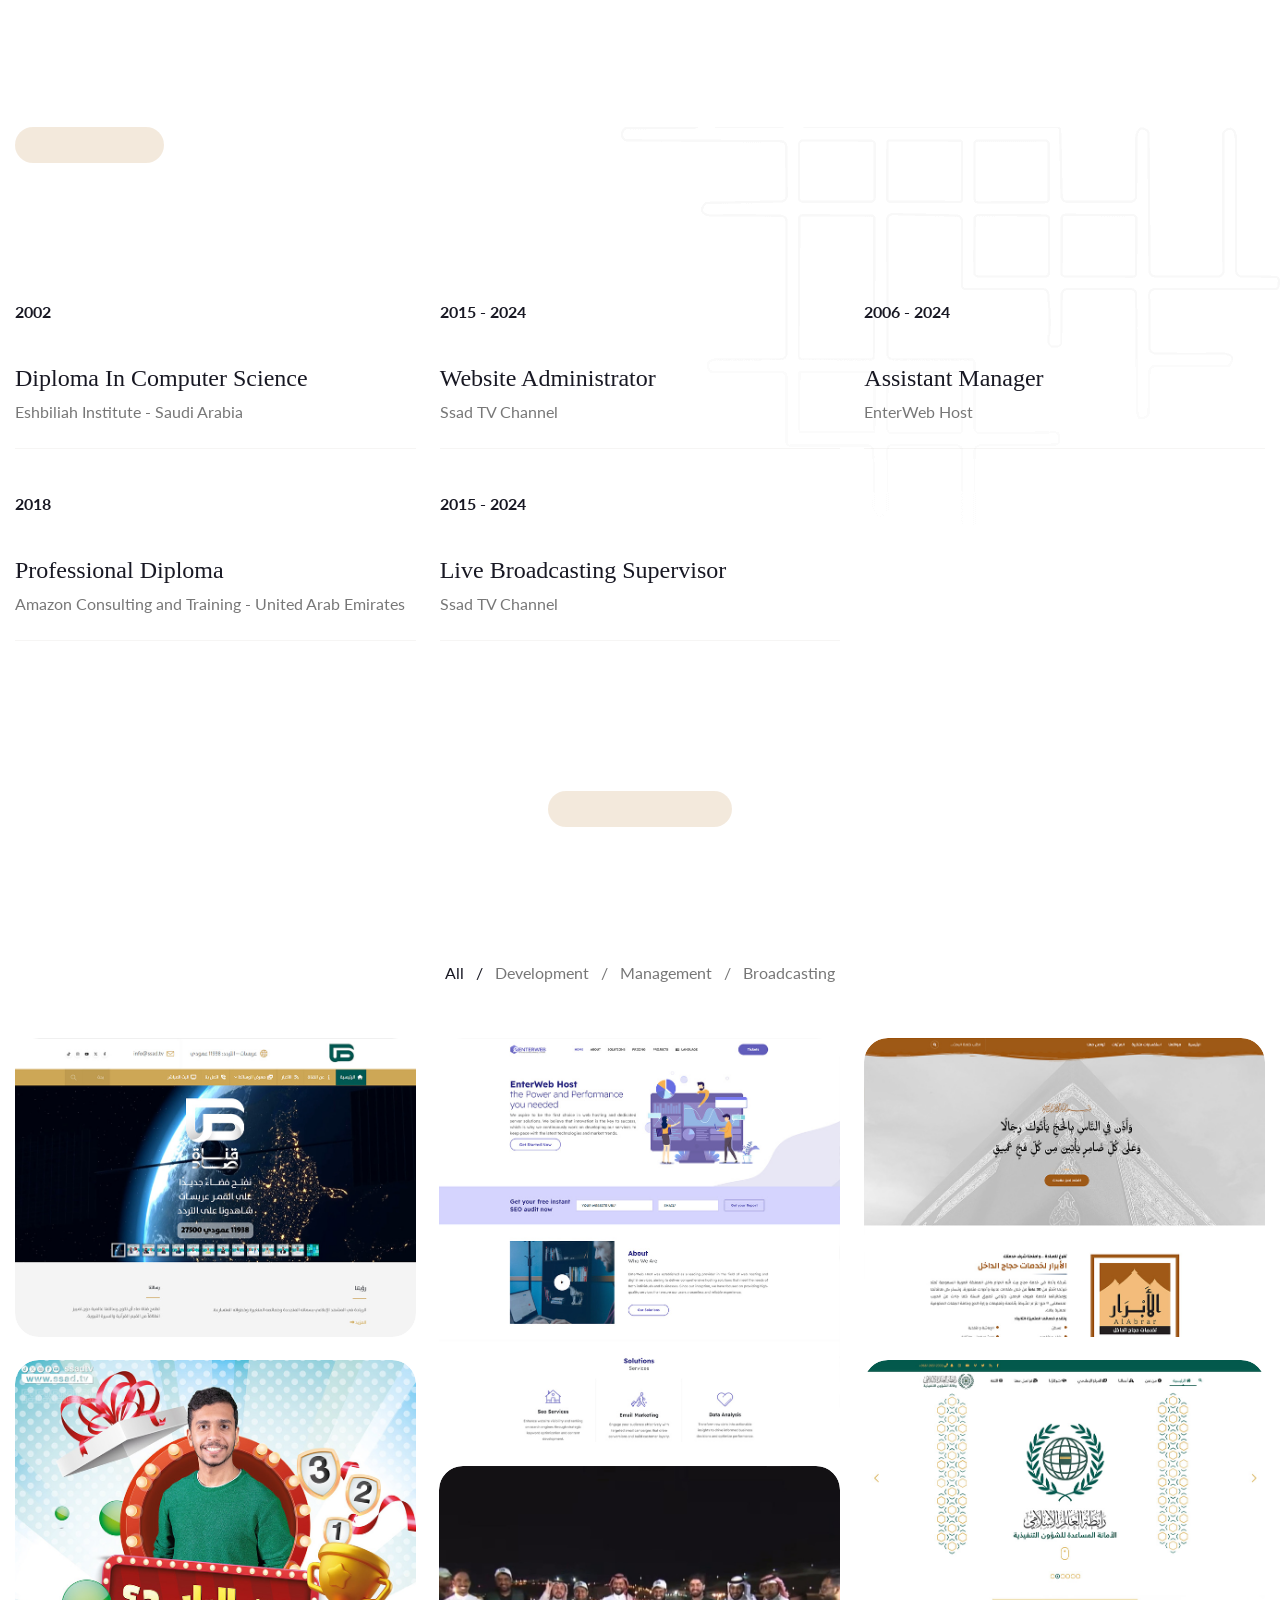
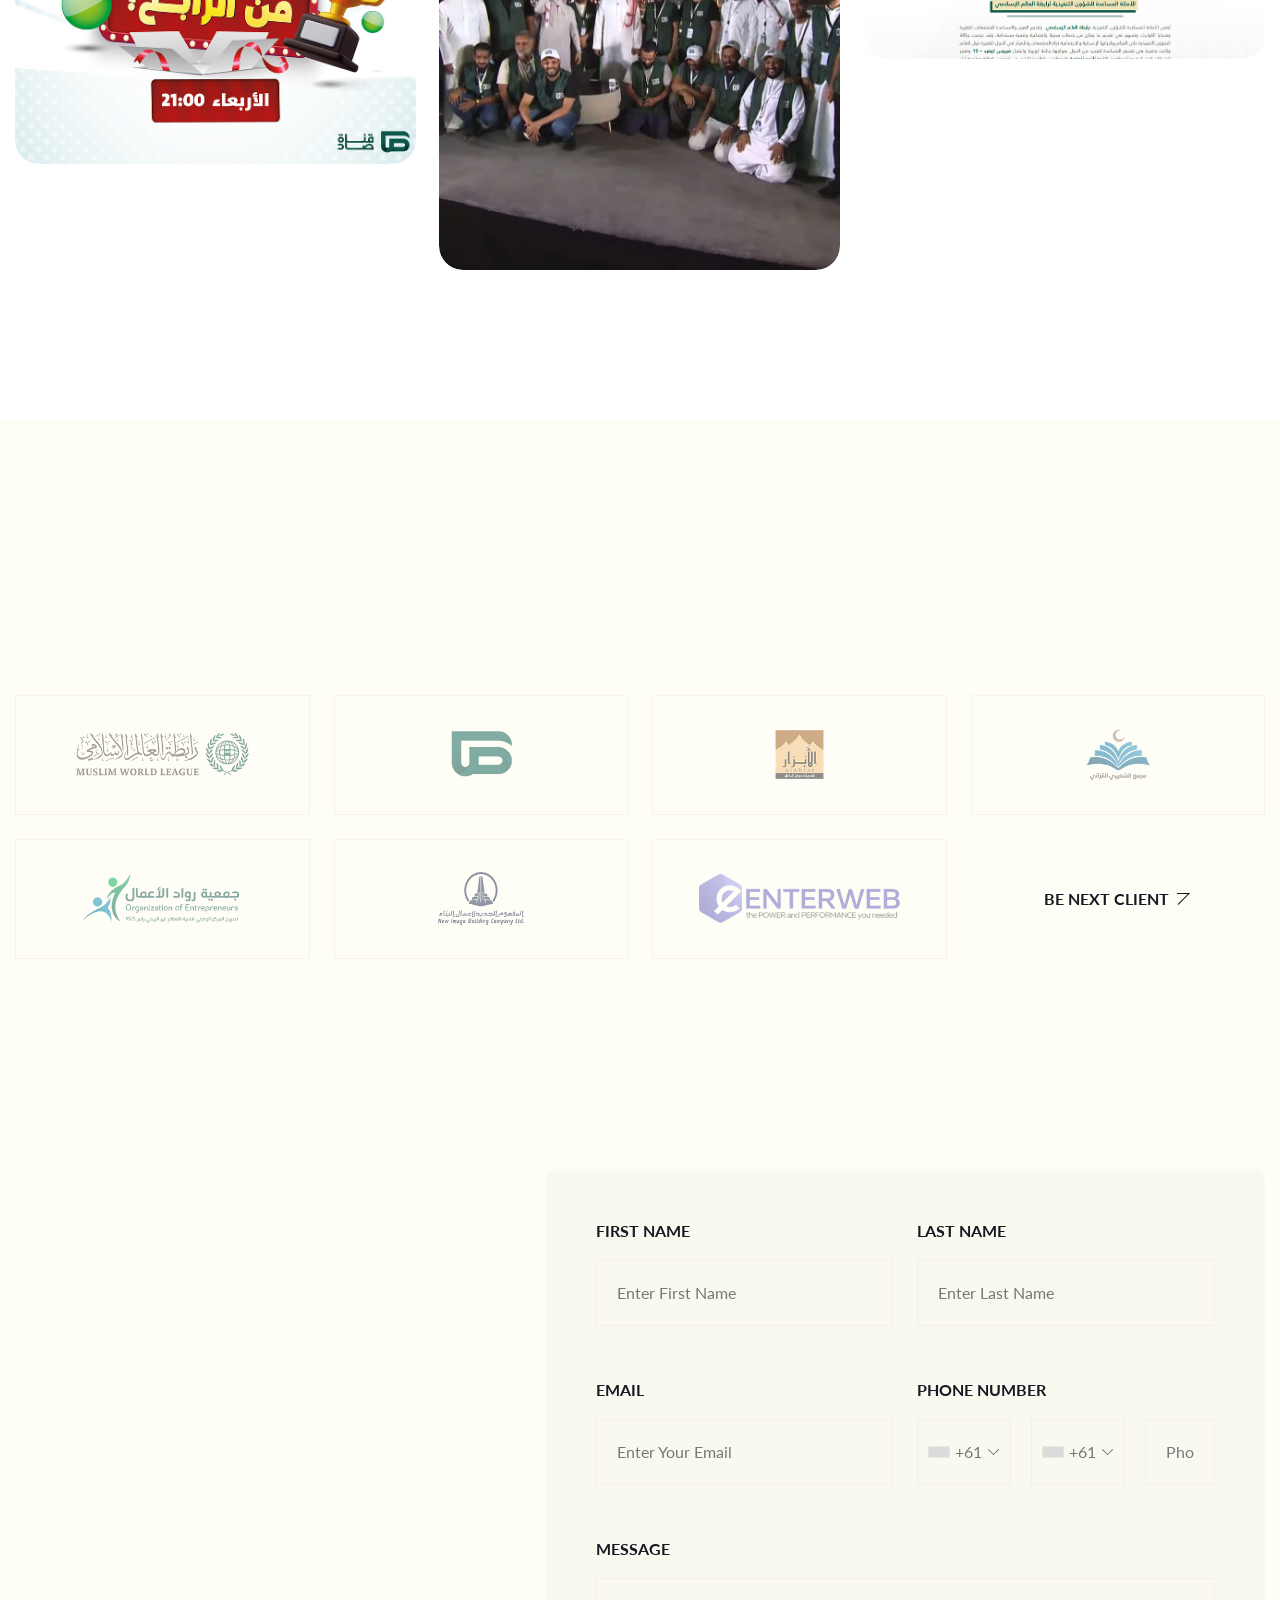
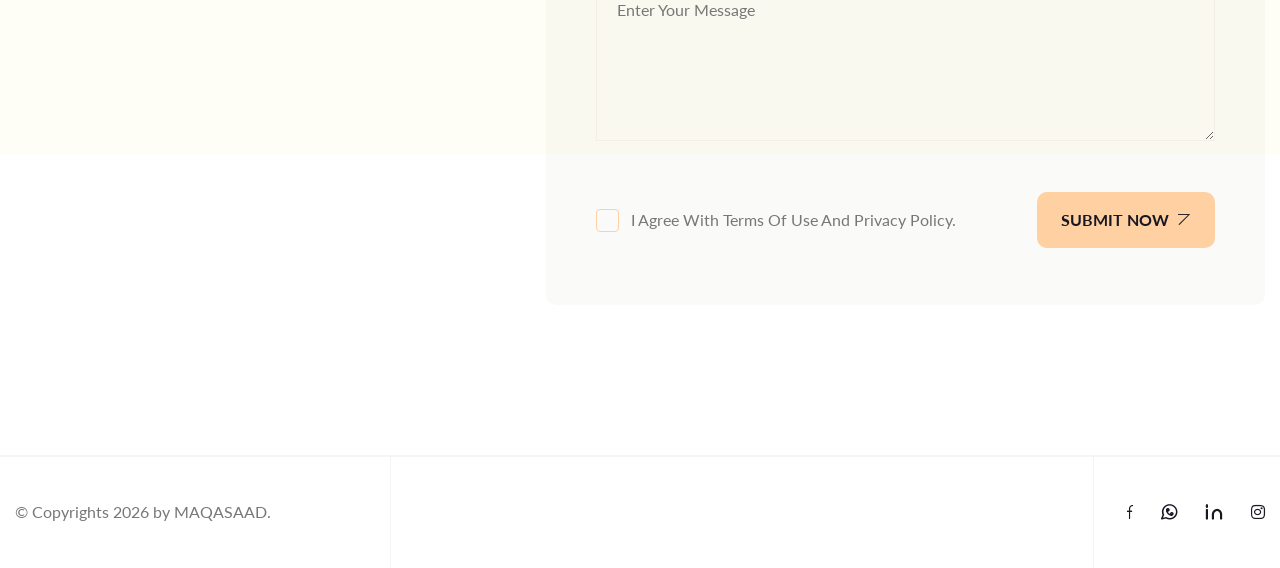
==== commit 97075444: "Update Formspree (AJAX)" ====
--- a/index.html
+++ b/index.html
@@ -528,11 +528,13 @@
 			</div><!-- /.col-lg-5 -->
 			<div class="col-lg-7 wow fadeInUp" data-wow-duration="1500ms">
 <div class="contact-page__form">
-  <form
-    action="https://formspree.io/f/maqngzye"
-    method="POST"
-    class="contact-page__form__form contact-contact-validated form-one"
-  >
+<form
+  id="contactForm"
+  action="https://formspree.io/f/maqngzye"
+  method="POST"
+  class="contact-page__form__form contact-contact-validated form-one"
+>
+
     <div class="form-one__group">
 
       <div class="form-one__control">
@@ -750,10 +752,89 @@
 <script src="assets/vendors/gsap/maru-split.js"></script>
 <!-- template js -->
 <script src="assets/js/maru.js"></script>
+<script src="assets/js/maru.js"></script>
+
+<!-- Formspree AJAX (prevent redirect) -->
+<script>
+  (function ($) {
+    "use strict";
+
+    const form = document.getElementById("contactForm");
+    const result = document.querySelector(".contact-page__form .result");
+
+    if (!form) return;
+
+    form.addEventListener("submit", function (e) {
+      e.preventDefault(); // يمنع التحويل لصفحة Formspree
+
+      const accept = document.getElementById("accept-policy");
+      if (accept && !accept.checked) {
+        if (result) {
+          result.innerHTML =
+            '<div class="alert alert-warning">Please accept the Terms and Privacy Policy.</div>';
+        }
+        return;
+      }
+
+      const submitBtn = form.querySelector('button[type="submit"]');
+      const oldBtnHtml = submitBtn.innerHTML;
+      submitBtn.disabled = true;
+      submitBtn.innerHTML = "Sending...";
+
+      const formData = new FormData(form);
+
+      fetch(form.action, {
+        method: "POST",
+        body: formData,
+        headers: {
+          Accept: "application/json",
+        },
+      })
+        .then(function (response) {
+          if (response.ok) {
+            form.reset();
+            if (result) {
+              result.innerHTML =
+                '<div class="alert alert-success">Thanks! Your message has been sent successfully.</div>';
+            }
+          } else {
+            return response.json().then(function (data) {
+              let errorMsg =
+                "Sorry, something went wrong. Please try again.";
+              if (data && data.errors) {
+                errorMsg = data.errors
+                  .map(function (error) {
+                    return error.message;
+                  })
+                  .join("<br>");
+              }
+              if (result) {
+                result.innerHTML =
+                  '<div class="alert alert-danger">' +
+                  errorMsg +
+                  "</div>";
+              }
+            });
+          }
+        })
+        .catch(function () {
+          if (result) {
+            result.innerHTML =
+              '<div class="alert alert-danger">Network error. Please try again.</div>';
+          }
+        })
+        .finally(function () {
+          submitBtn.disabled = false;
+          submitBtn.innerHTML = oldBtnHtml;
+        });
+    });
+  })(jQuery);
+</script>
+
 </body>
 
-
 </html>
 
 
 
+
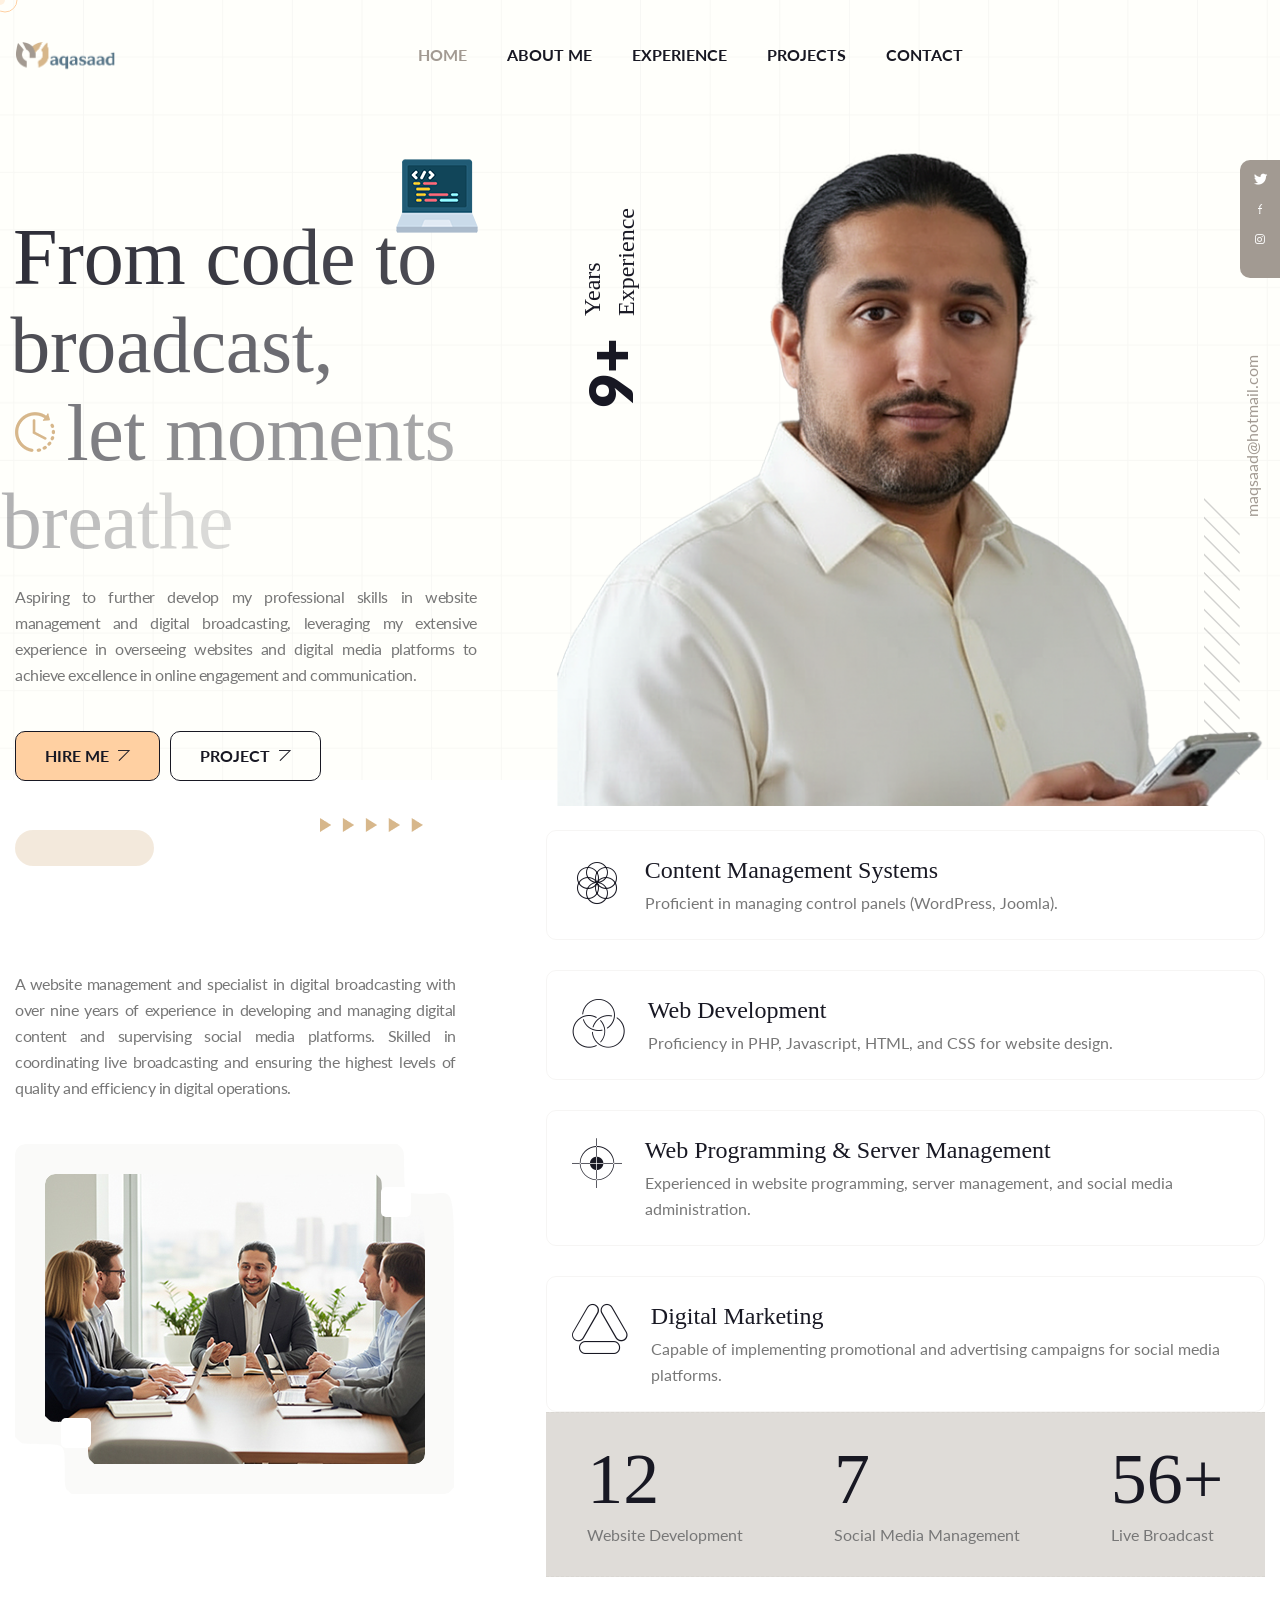
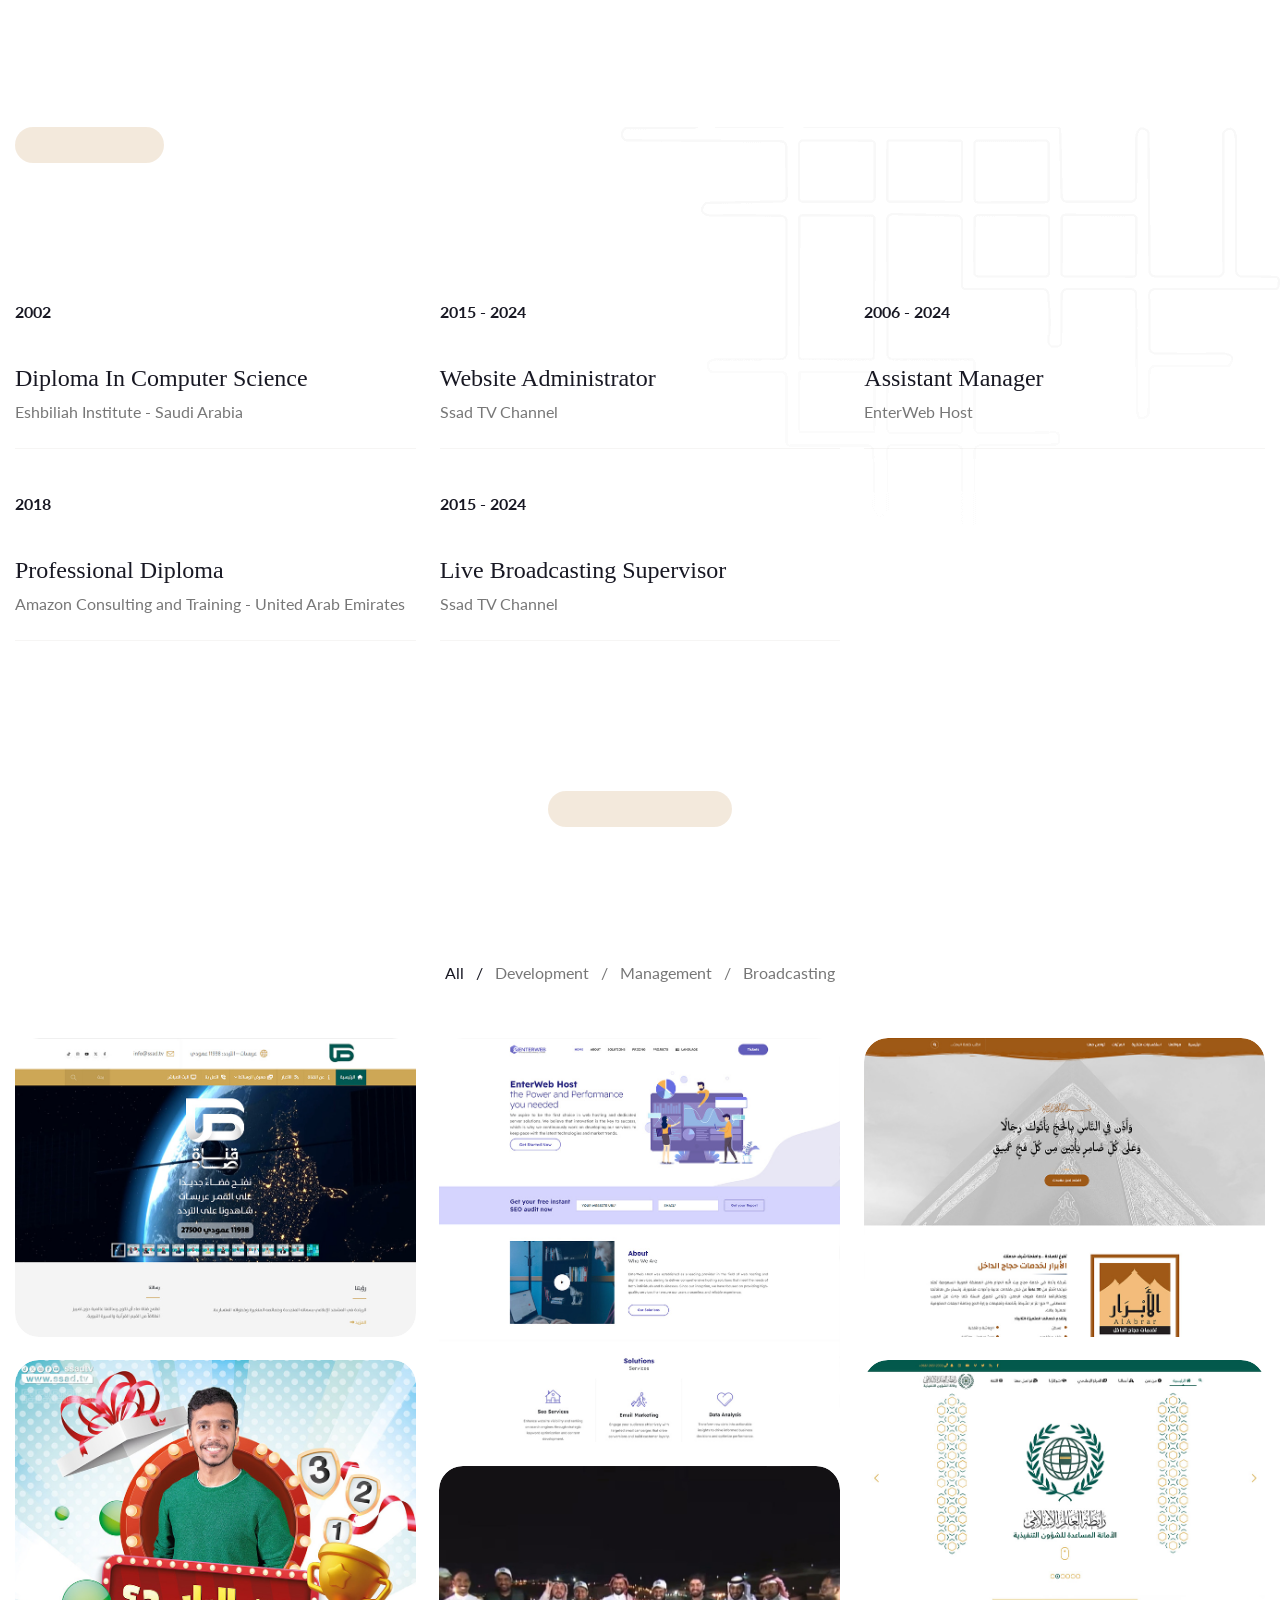
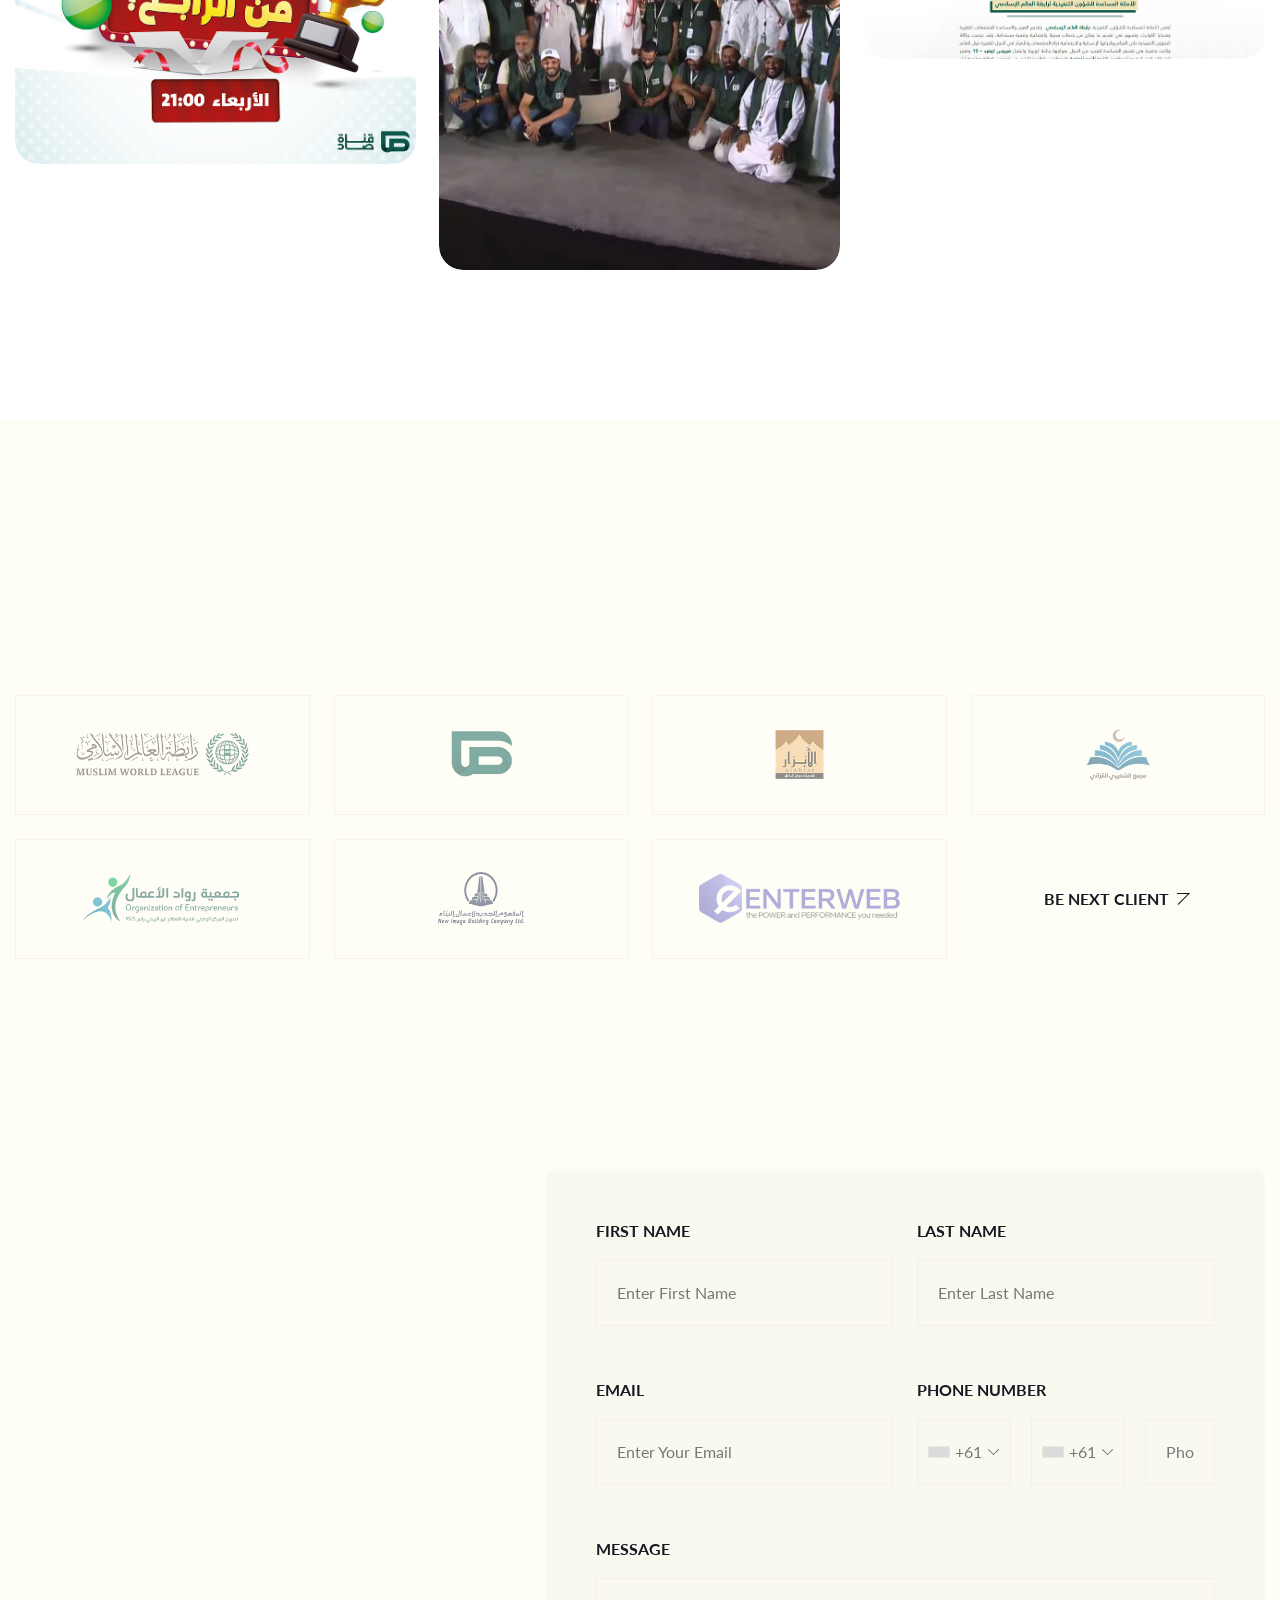
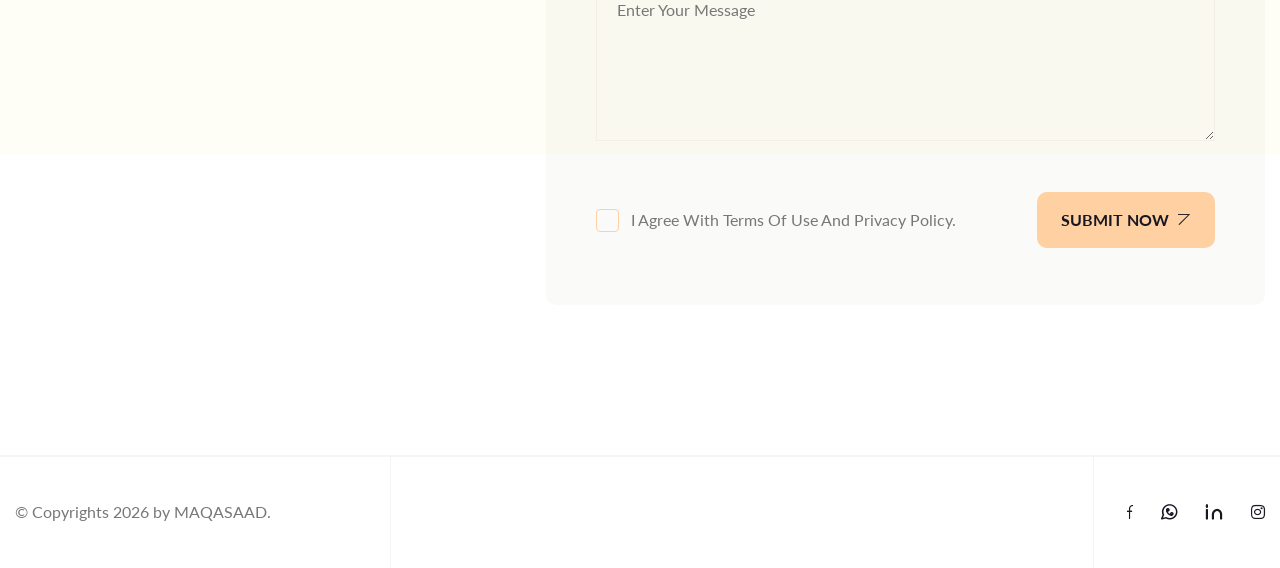
==== commit 82a04954: "Update index.html" ====
--- a/index.html
+++ b/index.html
@@ -754,6 +754,24 @@
 <script src="assets/js/maru.js"></script>
 <script src="assets/js/maru.js"></script>
 
+	<script>
+  (function () {
+    const input = document.getElementById("country-phone-code-list");
+    if (!input) return;
+
+    // إذا تم تهيئة intlTelInput سابقًا، لا تعيد تهيئته
+    if (input.dataset.itiInitialized === "1") return;
+    input.dataset.itiInitialized = "1";
+
+    // إذا القالب سبق وركّب أكثر من مرة (بسبب تهيئة مكررة)، احذف الزيادات
+    // أي wrapper إضافي (it keeps the first and removes duplicates)
+    const wrappers = input.parentElement.querySelectorAll(".iti");
+    if (wrappers.length > 1) {
+      for (let i = 1; i < wrappers.length; i++) wrappers[i].remove();
+    }
+  })();
+</script>
+
 <!-- Formspree AJAX (prevent redirect) -->
 <script>
   (function ($) {
@@ -838,3 +856,4 @@
 
 
 
+
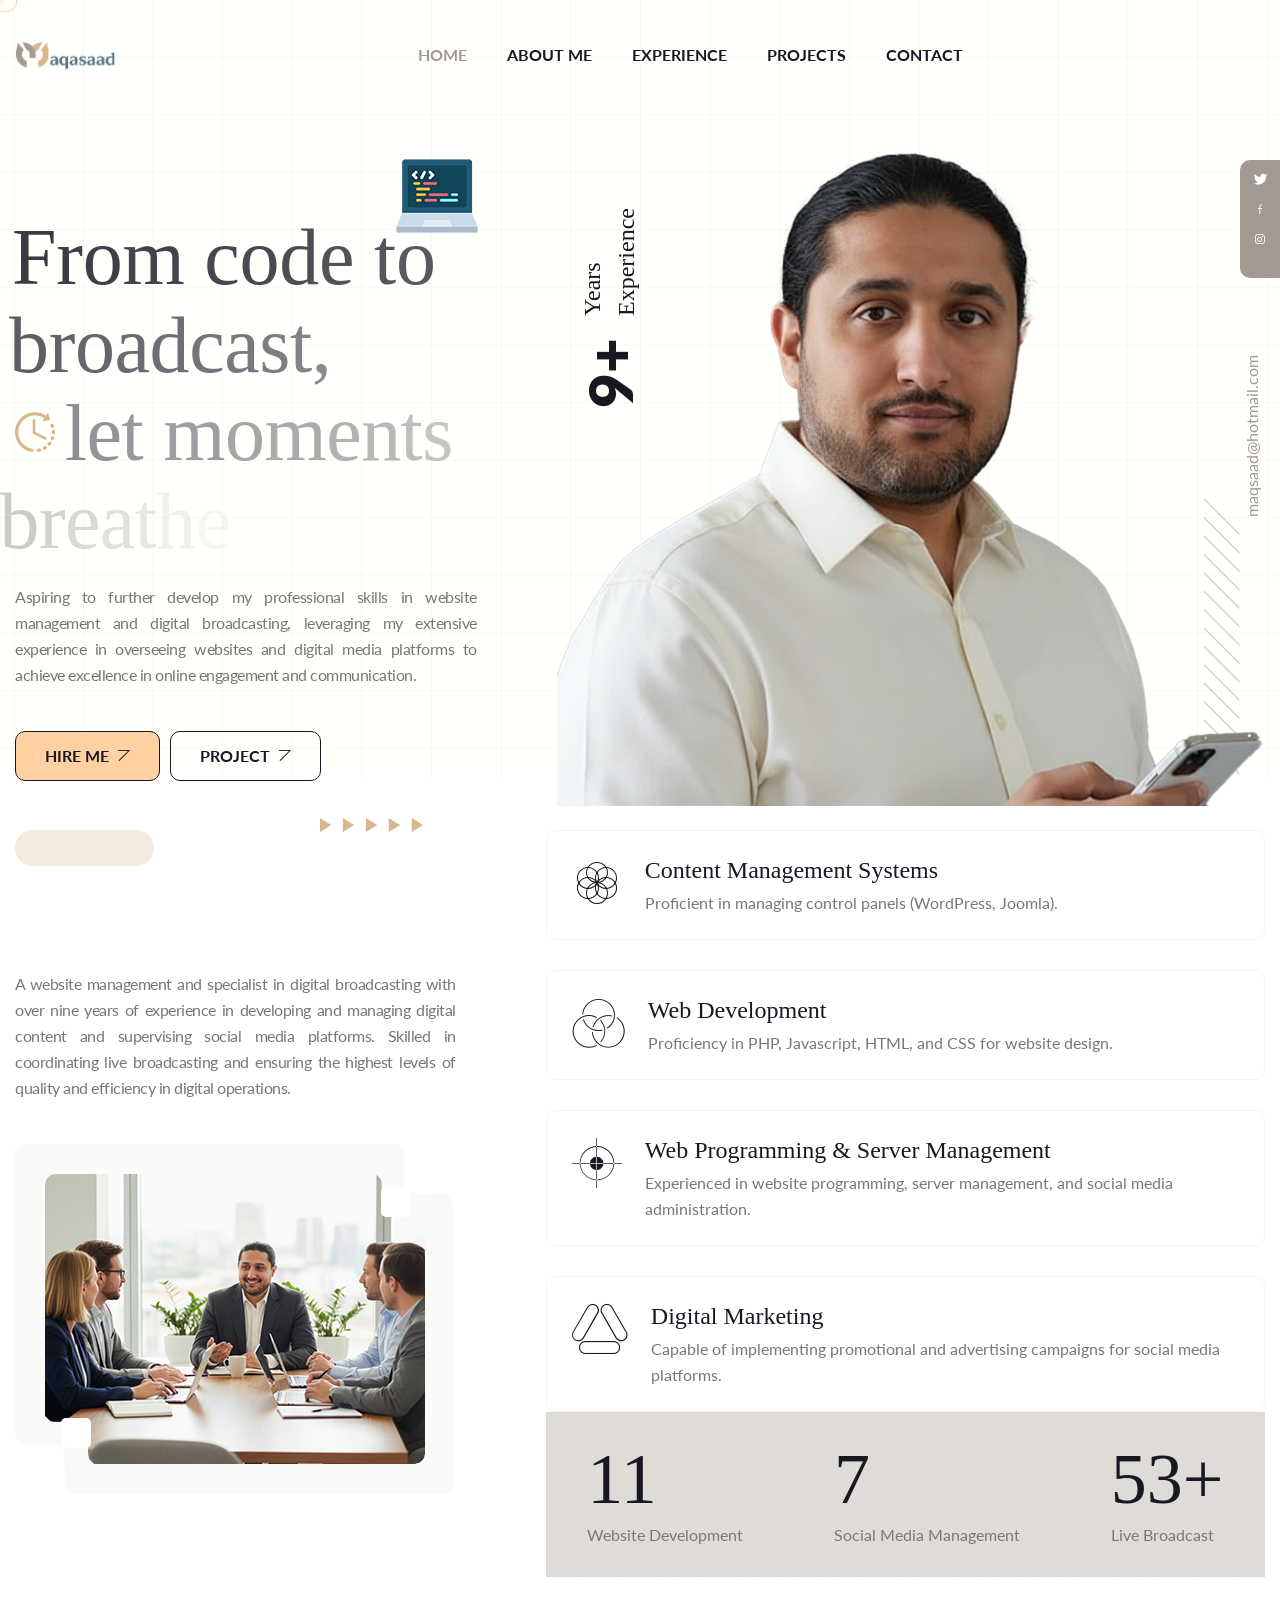
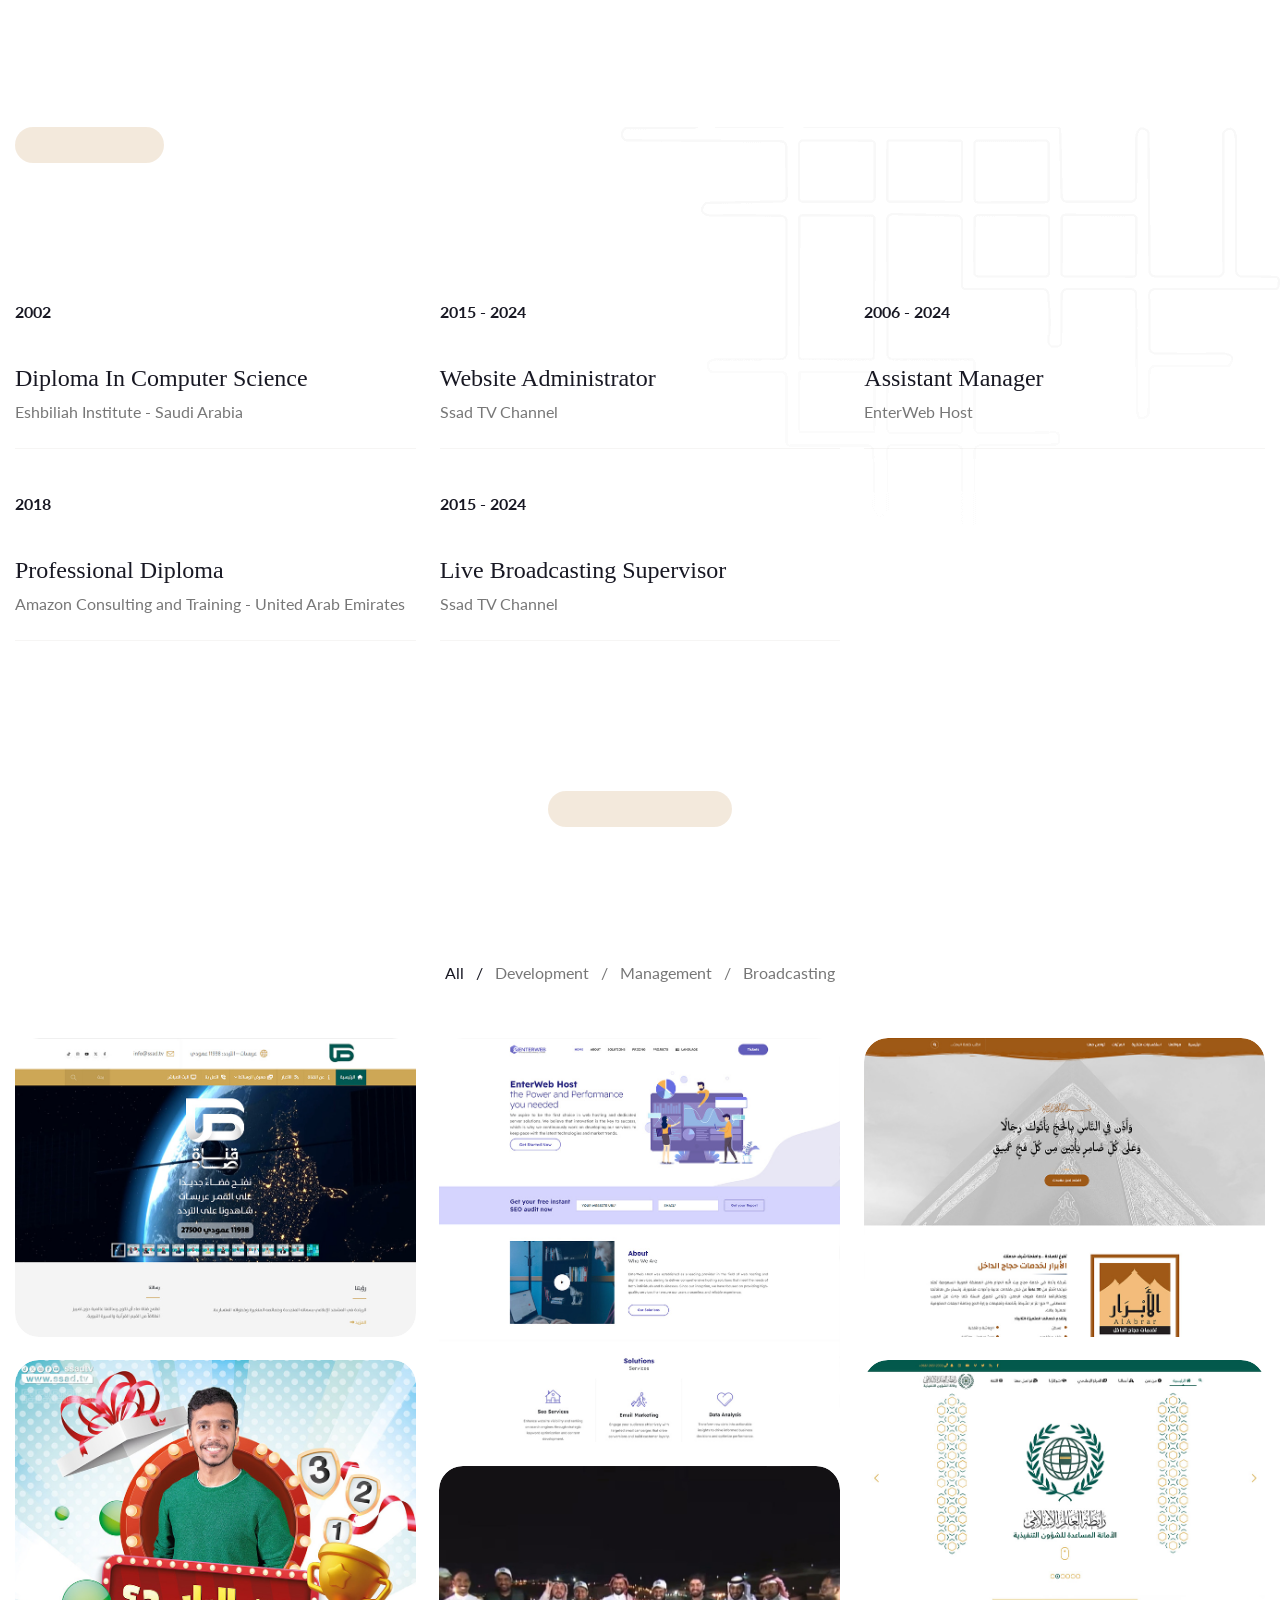
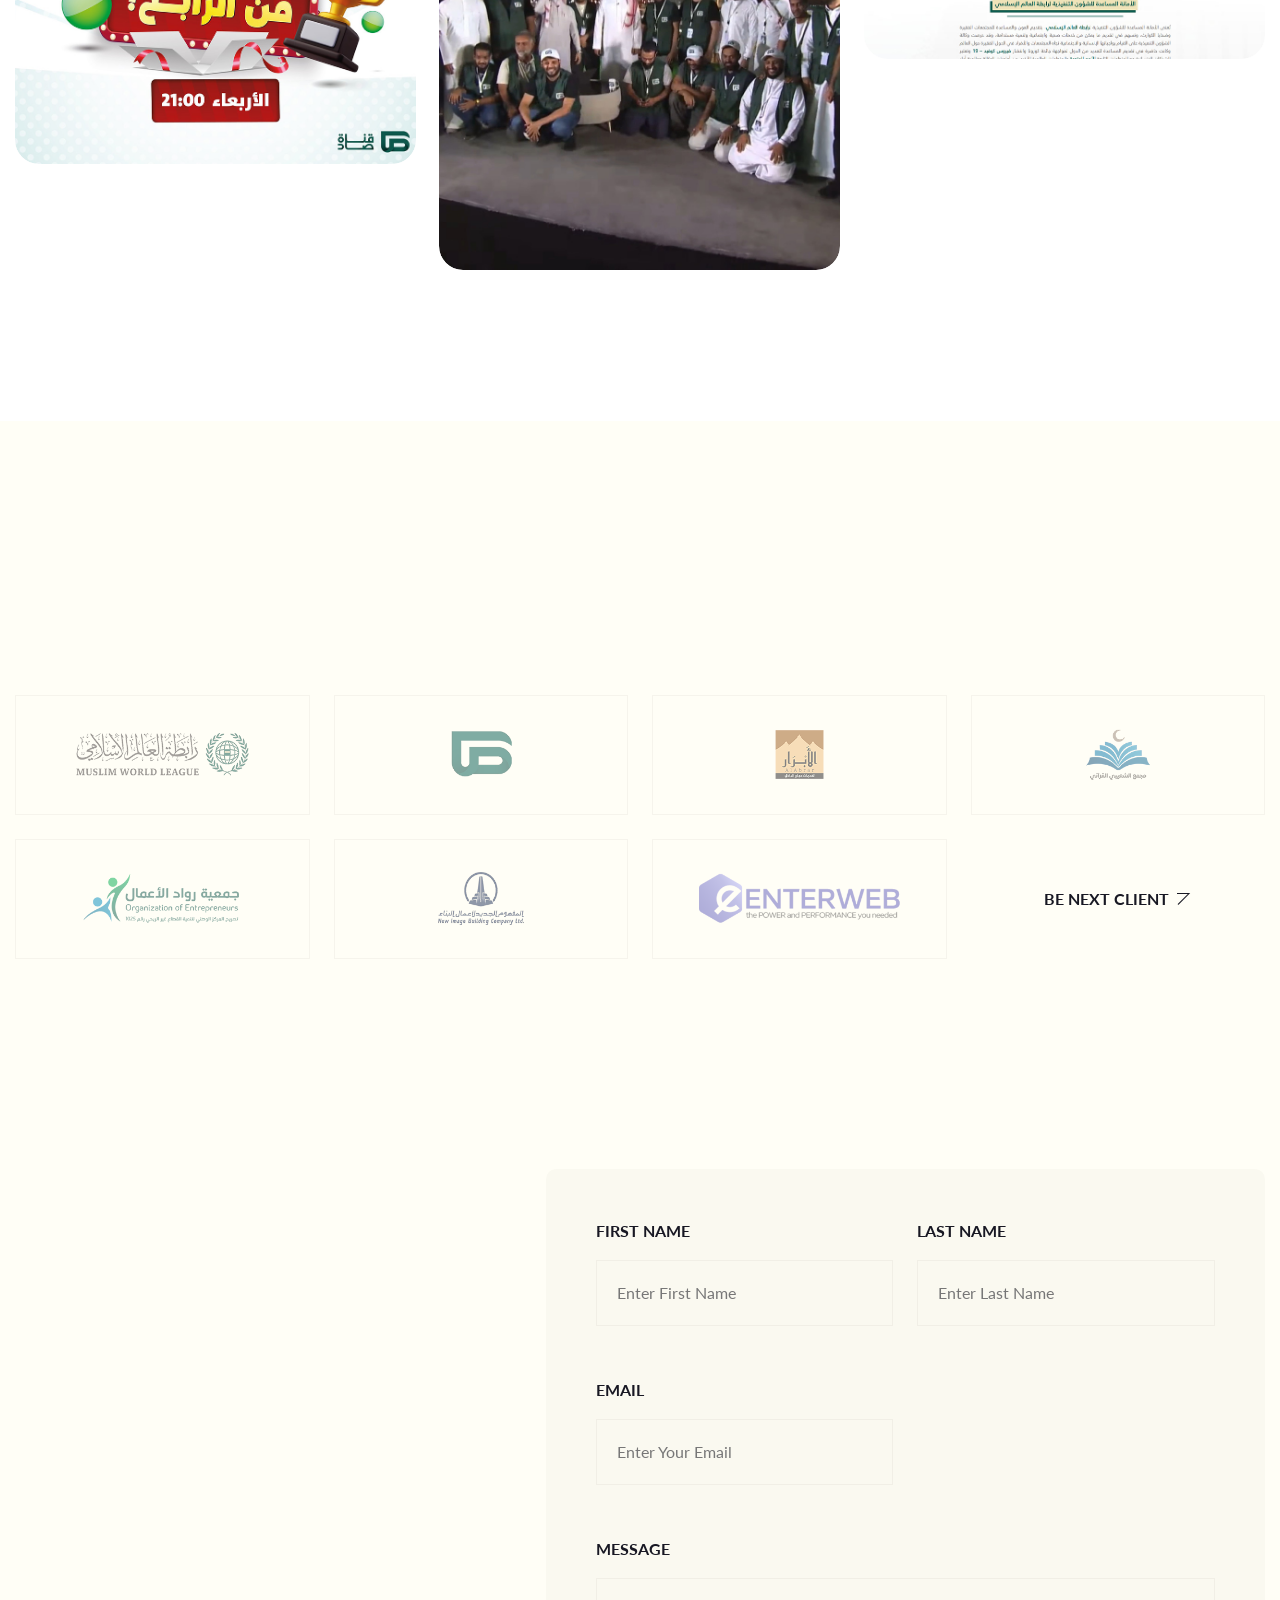
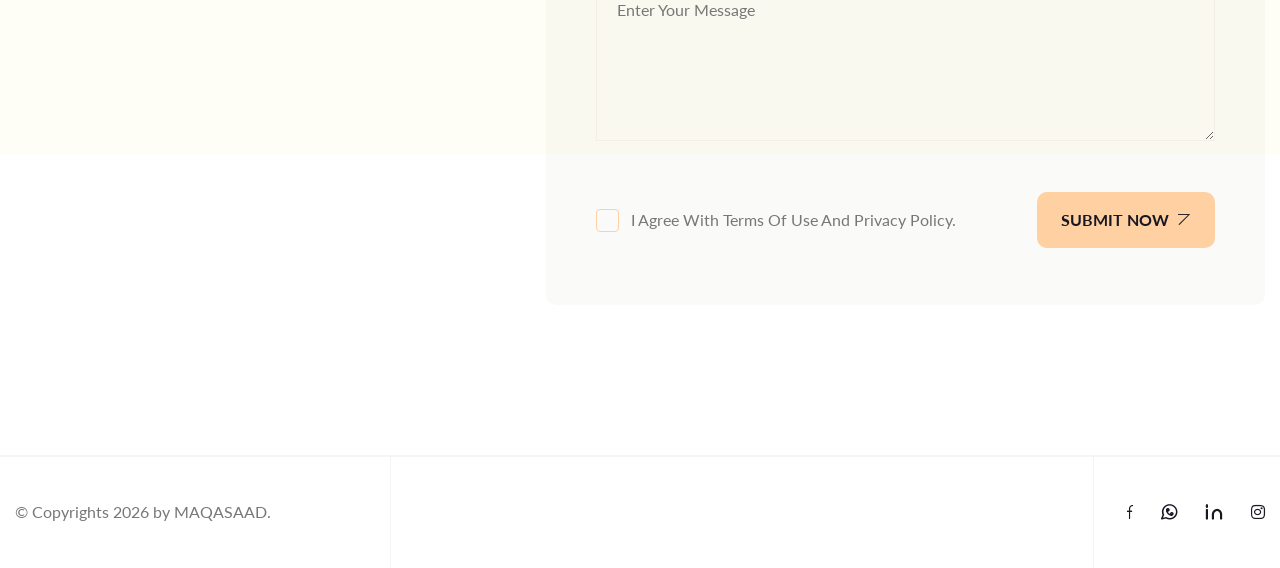
==== commit e520a139: "Update index.html" ====
--- a/index.html
+++ b/index.html
@@ -527,6 +527,7 @@
                 </div><!-- /.container -->
 			</div><!-- /.col-lg-5 -->
 			<div class="col-lg-7 wow fadeInUp" data-wow-duration="1500ms">
+				
 <div class="contact-page__form">
 <form
   id="contactForm"
@@ -570,7 +571,7 @@
         >
       </div>
 
-      <div class="form-one__control">
+      <!-- div class="form-one__control">
         <label for="country-phone-code-list">Phone Number</label>
         <input
           type="text"
@@ -578,7 +579,7 @@
           name="phone"
           placeholder="Phone Number"
         >
-      </div>
+	</div --!>
 
       <div class="form-one__control form-one__control--full" data-wow-delay="80ms">
         <label for="contact-message">Message</label>
@@ -753,24 +754,6 @@
 <!-- template js -->
 <script src="assets/js/maru.js"></script>
 <script src="assets/js/maru.js"></script>
-
-	<script>
-  (function () {
-    const input = document.getElementById("country-phone-code-list");
-    if (!input) return;
-
-    // إذا تم تهيئة intlTelInput سابقًا، لا تعيد تهيئته
-    if (input.dataset.itiInitialized === "1") return;
-    input.dataset.itiInitialized = "1";
-
-    // إذا القالب سبق وركّب أكثر من مرة (بسبب تهيئة مكررة)، احذف الزيادات
-    // أي wrapper إضافي (it keeps the first and removes duplicates)
-    const wrappers = input.parentElement.querySelectorAll(".iti");
-    if (wrappers.length > 1) {
-      for (let i = 1; i < wrappers.length; i++) wrappers[i].remove();
-    }
-  })();
-</script>
 
 <!-- Formspree AJAX (prevent redirect) -->
 <script>
@@ -857,3 +840,4 @@
 
 
 
+
